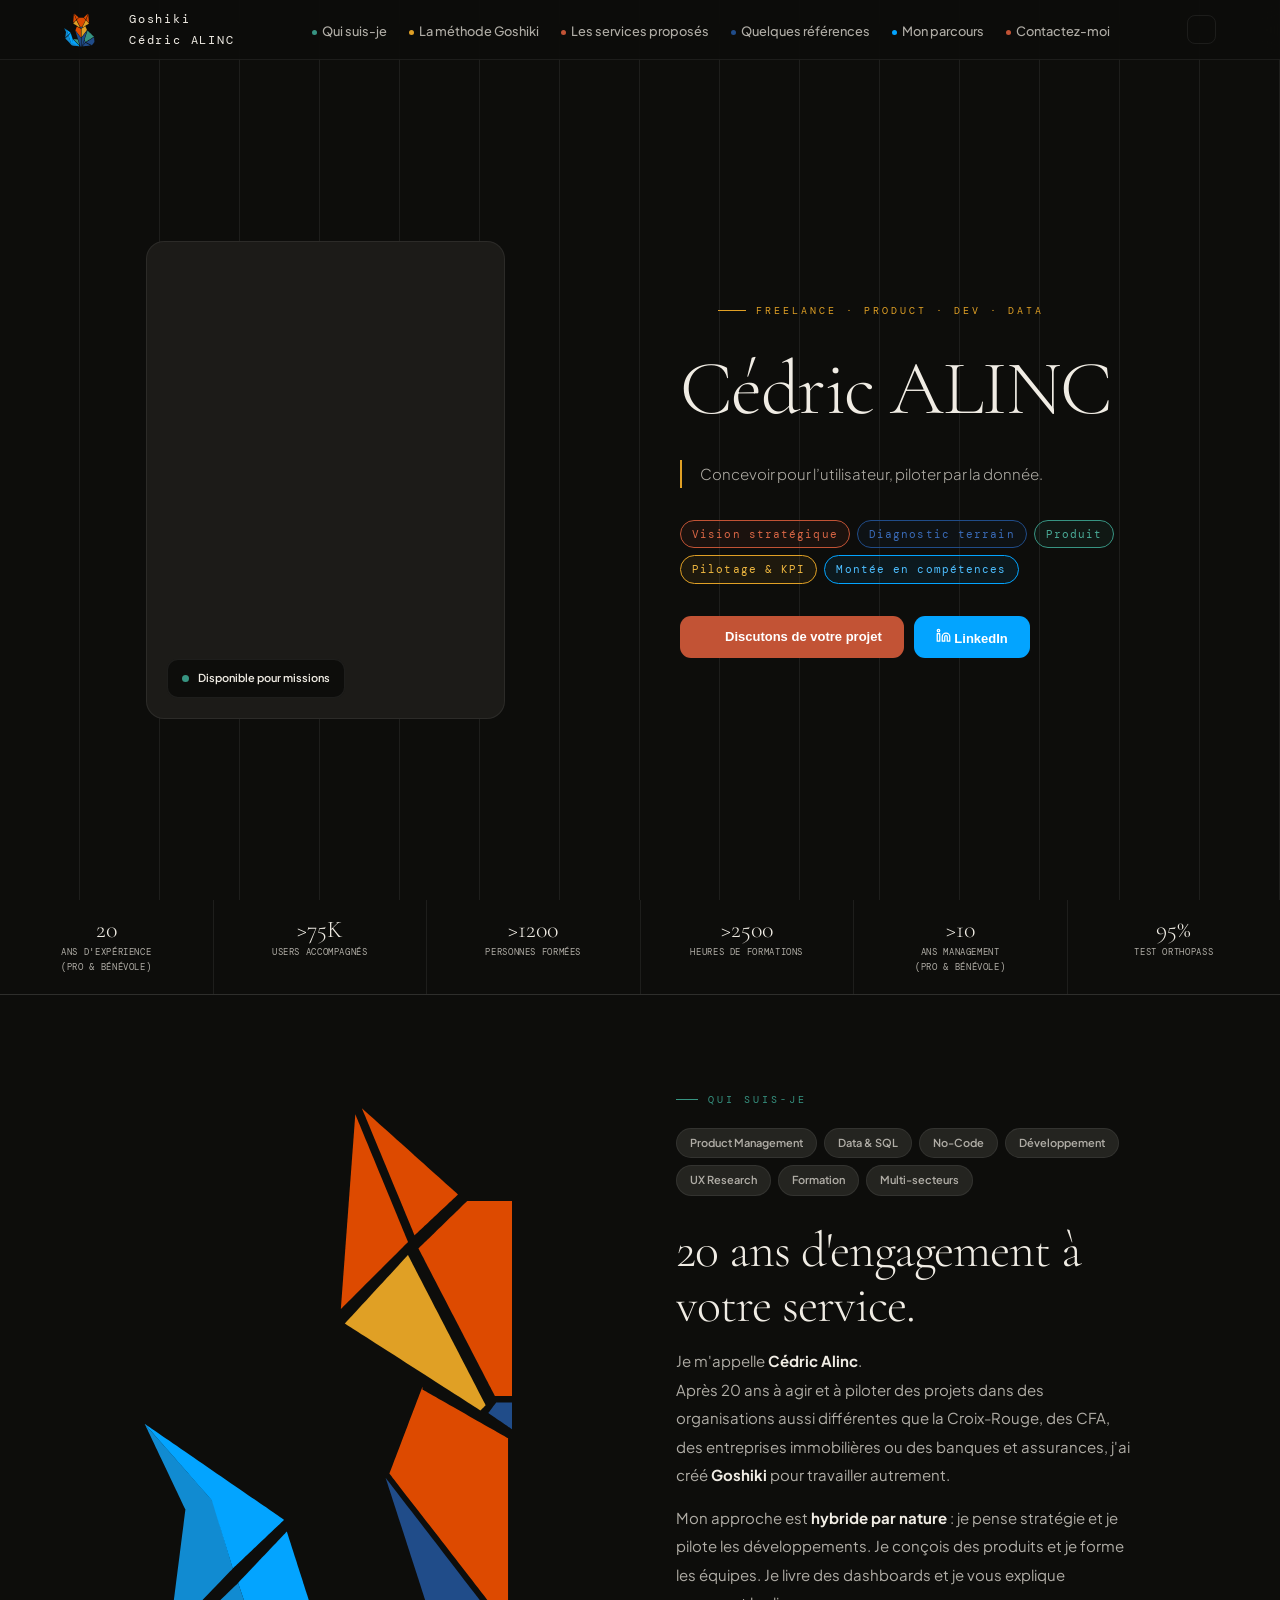
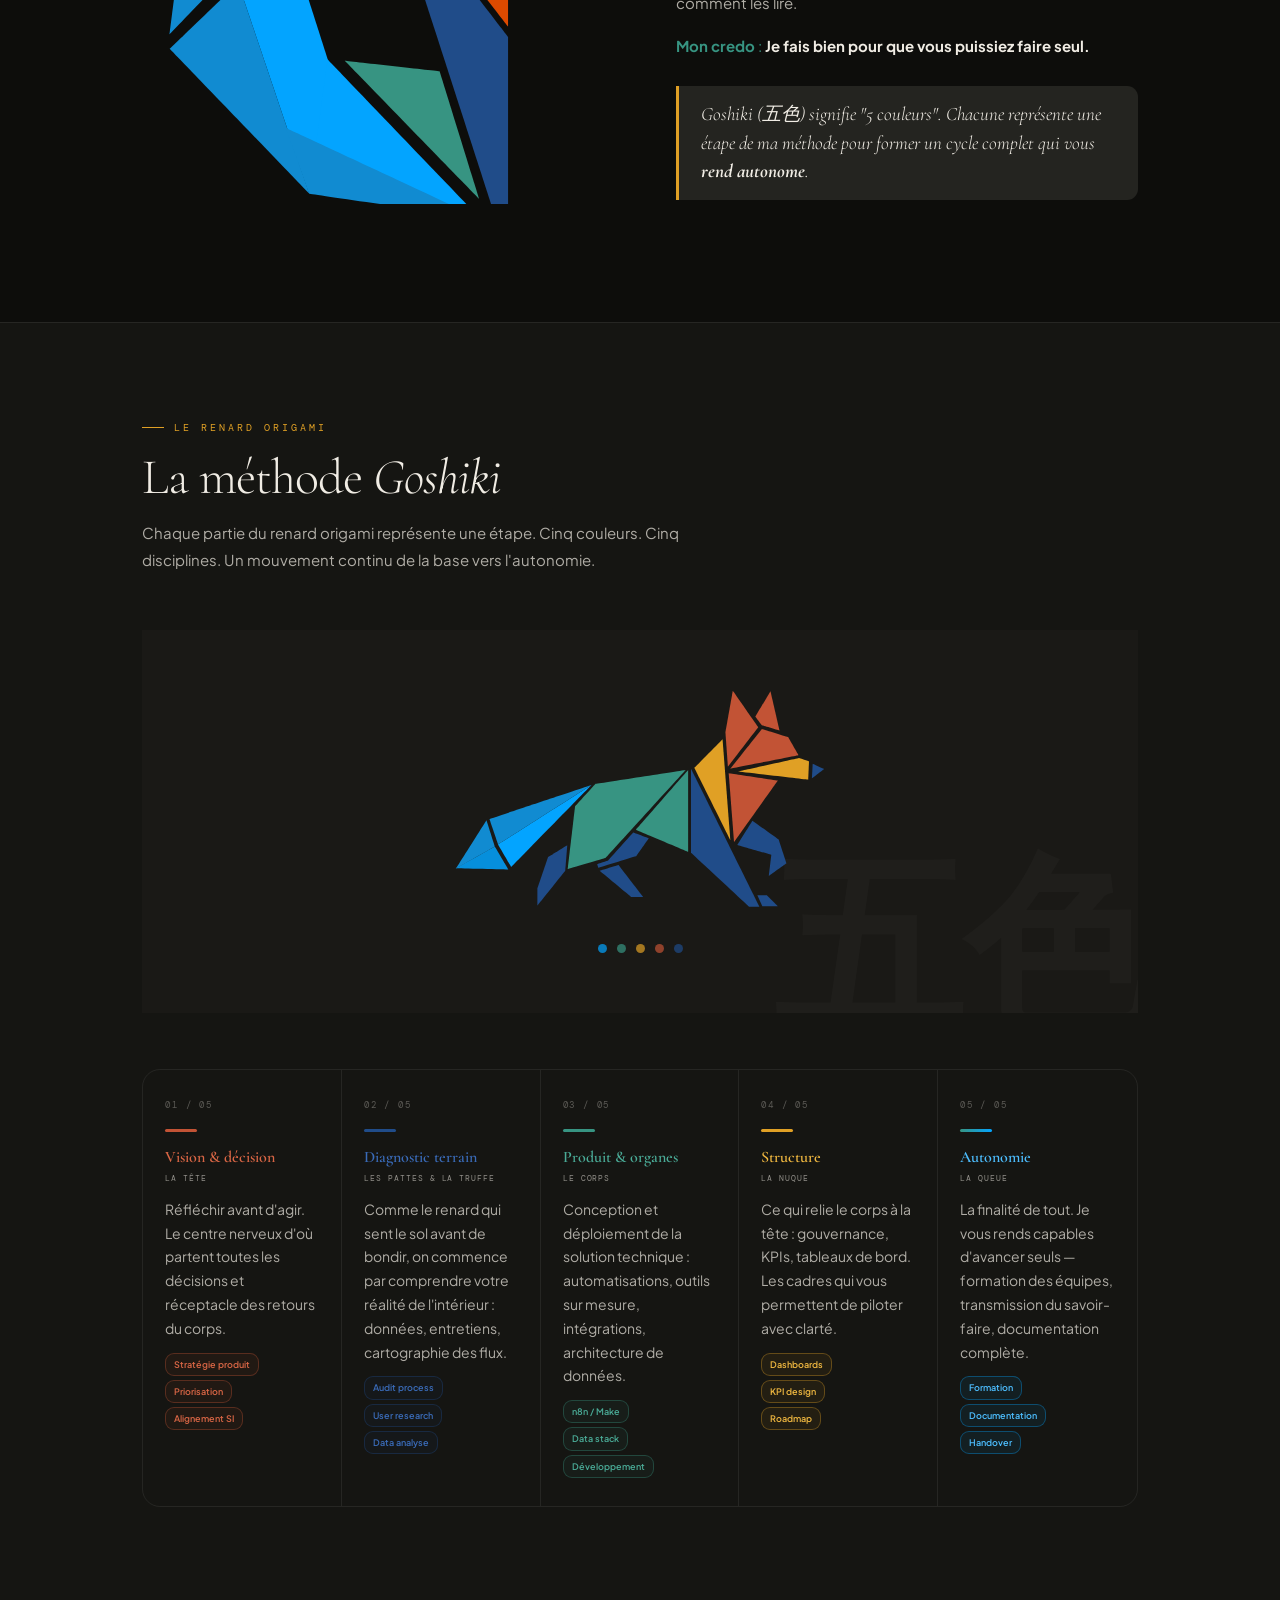
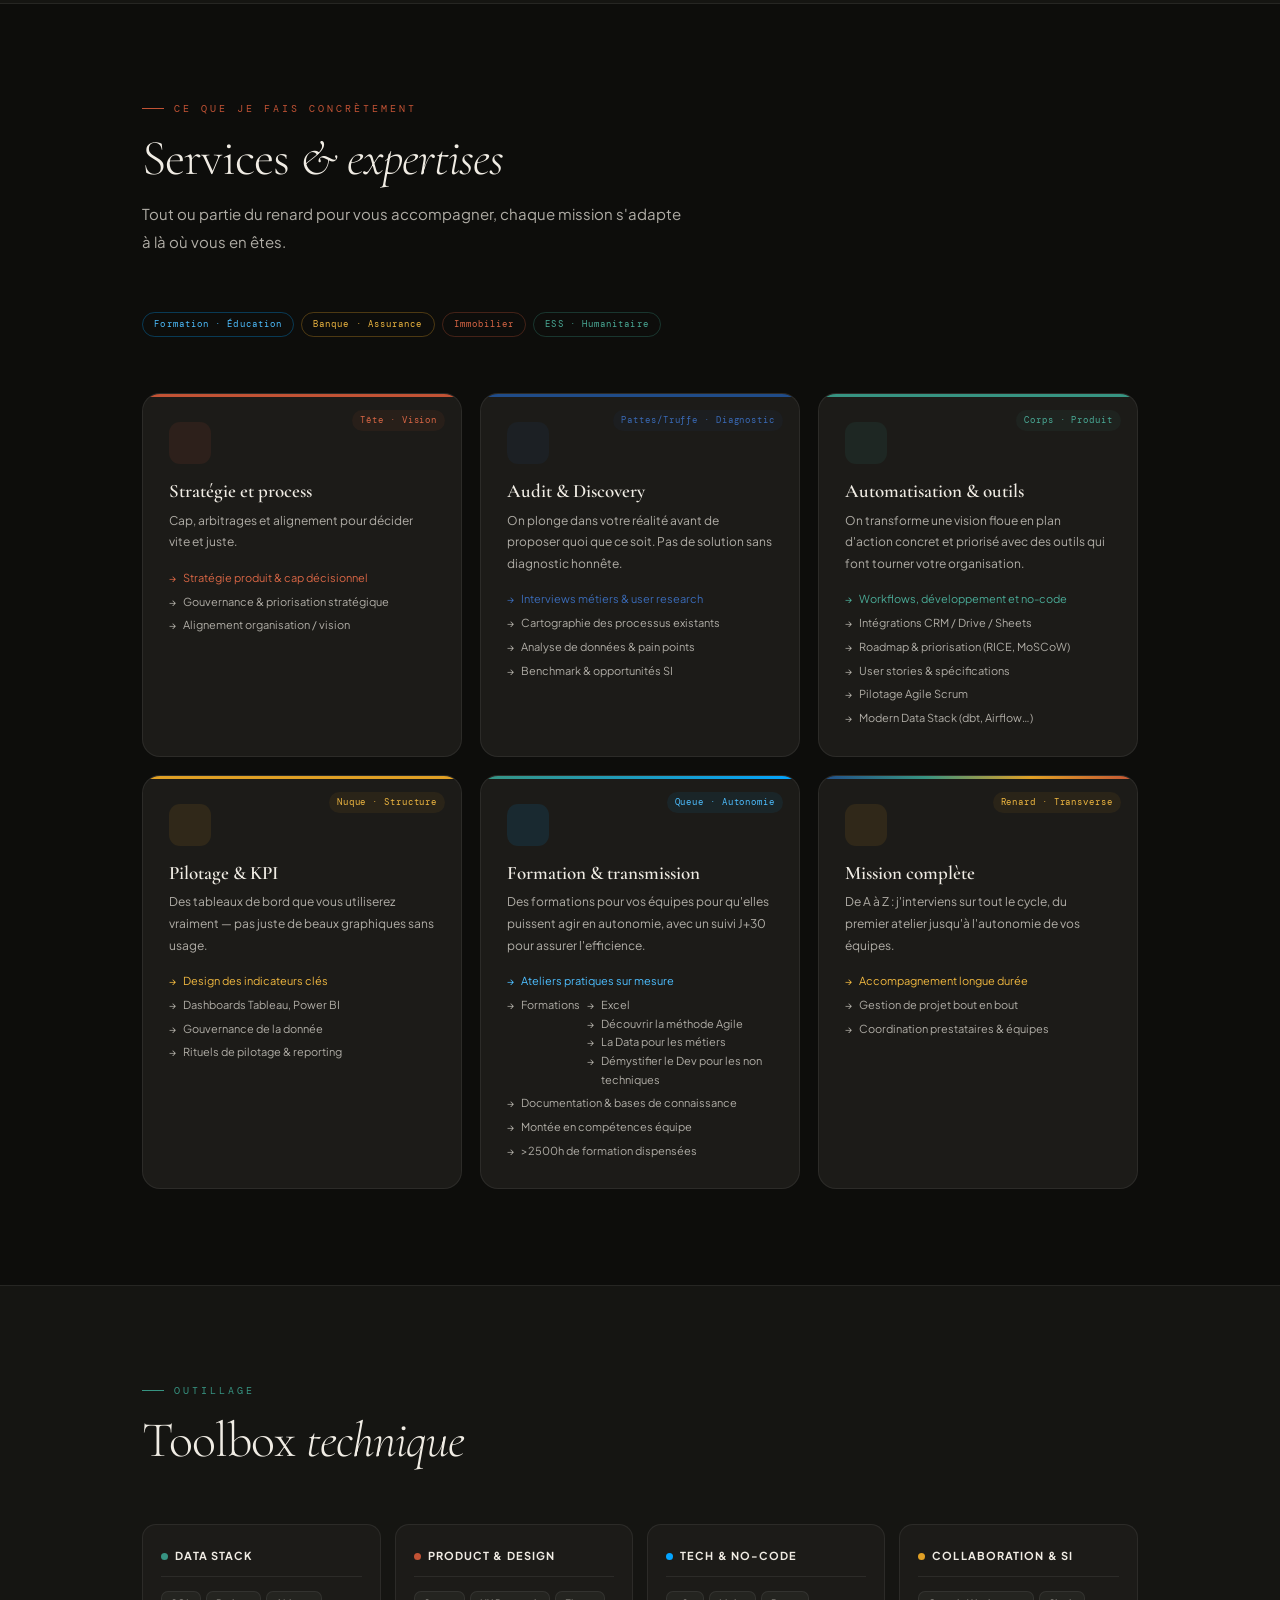
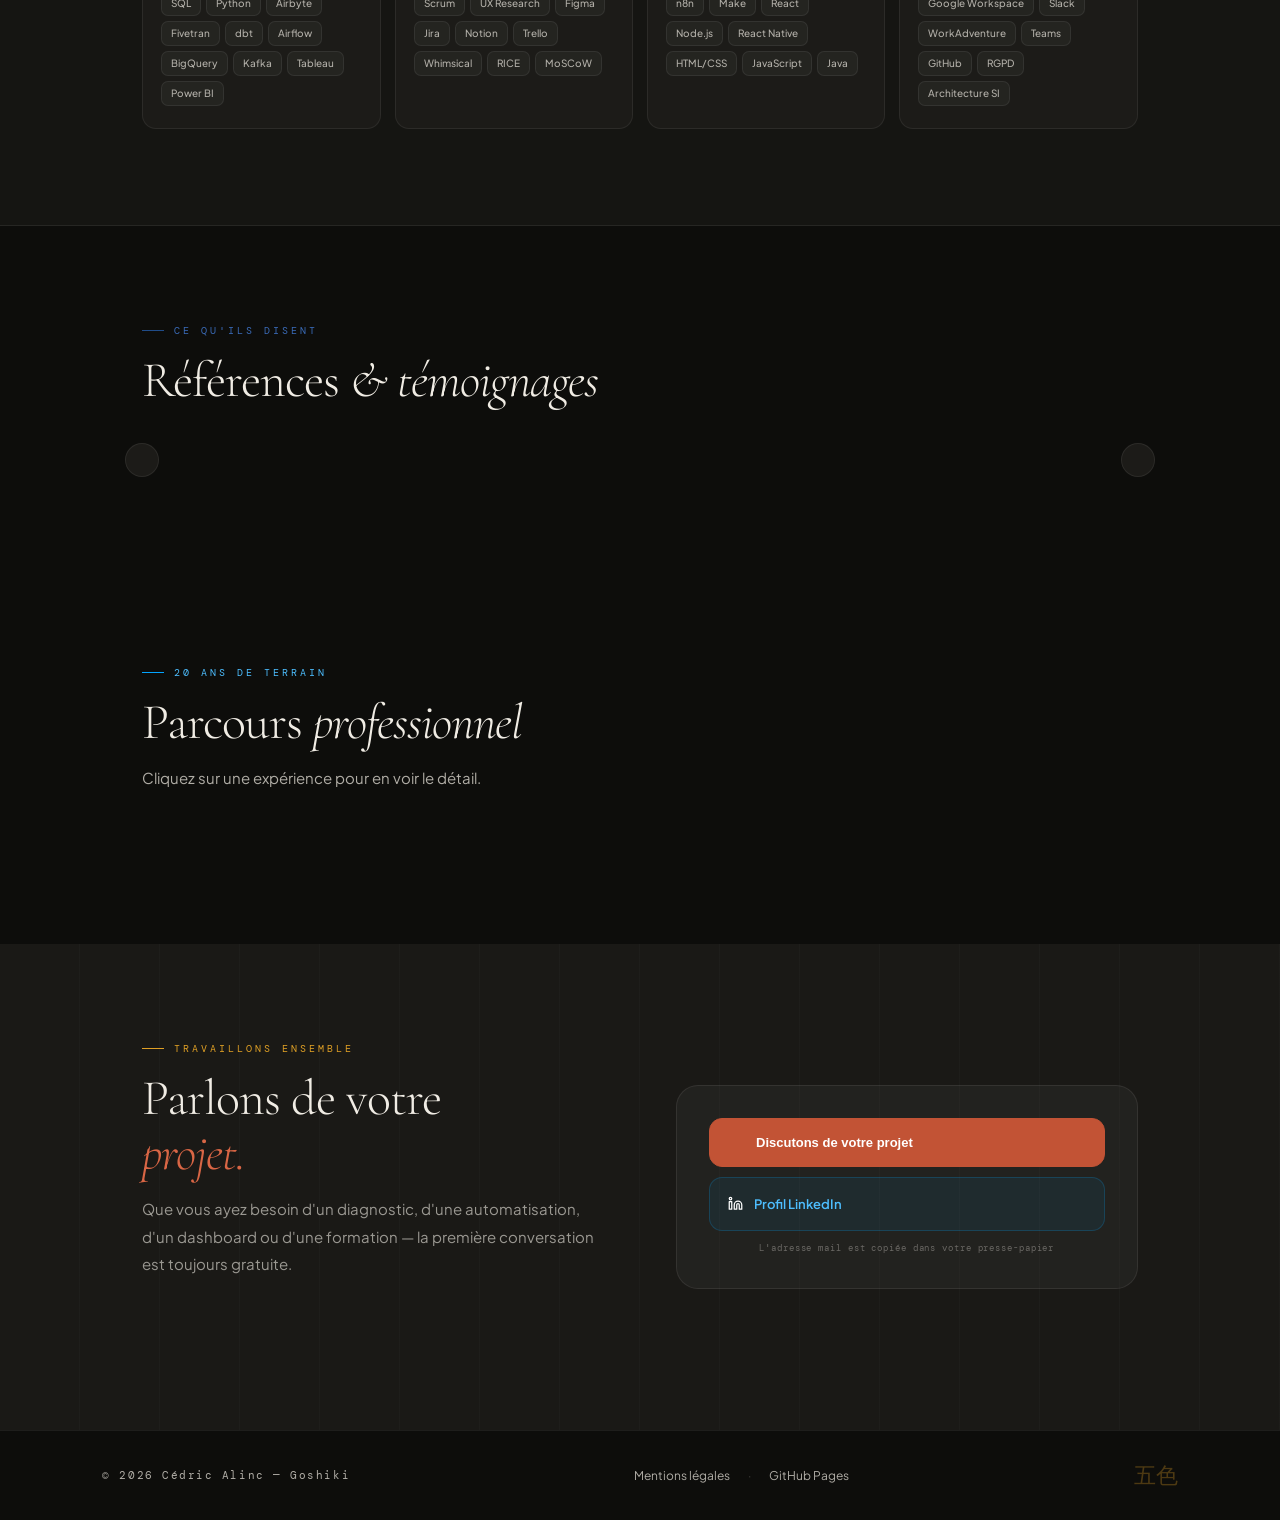
==== index.html @ 8d51d728 "Update index.html" ====
<!DOCTYPE html>
<html lang="fr" data-theme="dark">
<head>
<meta charset="UTF-8">
<meta name="viewport" content="width=device-width, initial-scale=1.0">
<title>Goshiki — Cédric Alinc · Product Manager & Automatisation</title>
<link rel="preconnect" href="https://fonts.googleapis.com">
<link rel="preconnect" href="https://fonts.gstatic.com" crossorigin>
<link href="https://fonts.googleapis.com/css2?family=Cormorant+Garamond:ital,wght@0,300;0,400;0,600;1,300;1,400&family=DM+Mono:wght@300;400&family=Plus+Jakarta+Sans:wght@300;400;600;800&display=swap" rel="stylesheet">
<link rel="icon" type="image/svg+xml" href="https://raw.githubusercontent.com/cedricalinc/consultant-data-product/main/Goshiki_assis.svg">
<script src="https://unpkg.com/lucide@latest"></script>
<style>
/* ── TOKENS ── */
:root {
  --bleu:#204c89; --bleu-l:#3a6bb8;
  --teal:#379482; --teal-l:#4aab97;
  --or:#e0a025;   --or-l:#f0b840;
  --corail:#c25335; --corail-l:#d96645;
  --azure:#03a4ff;  --azure-l:#4dbeff;
}
[data-theme="dark"] {
  --bg:#0d0d0b; --bg2:#151512; --card:#1c1b18;
  --border:rgba(255,255,255,0.07); --text:#b0ada6;
  --heading:#f0ece4; --nav-bg:rgba(13,13,11,0.93);
  --tag-bg:#242420; --shadow:rgba(0,0,0,0.5);
}
[data-theme="light"] {
  --bg:#f5f1ea; --bg2:#ece8e0; --card:#ffffff;
  --border:rgba(26,25,22,0.1); --text:#5a5550;
  --heading:#1a1916; --nav-bg:rgba(245,241,234,0.95);
  --tag-bg:#e8e4dc; --shadow:rgba(0,0,0,0.12);
}
*,*::before,*::after{box-sizing:border-box;margin:0;padding:0;}
html{scroll-behavior:smooth;}
body{background:var(--bg);color:var(--text);font-family:'Plus Jakarta Sans',sans-serif;line-height:1.7;overflow-x:hidden;transition:background .3s,color .3s;}
a{text-decoration:none;color:inherit;}
img{max-width:100%;display:block;}

/* ── NAVBAR ── */
.navbar{position:fixed;top:0;left:0;width:100%;z-index:1000;padding:0 5%;background:var(--nav-bg);backdrop-filter:blur(16px);border-bottom:1px solid var(--border);display:flex;align-items:center;justify-content:space-between;height:60px;}
.nav-brand{font-family:'DM Mono',monospace;font-size:12px;letter-spacing:.15em;color:var(--heading);display:flex;align-items:center;gap:10px;white-space:nowrap;}
.nav-brand .k{font-family:serif;font-size:15px;color:var(--or);opacity:.8;}
.nav-links{display:flex;gap:2px;list-style:none;align-items:center;}
.nav-links a{font-size:.8rem;font-weight:500;color:var(--text);padding:5px 10px;border-radius:7px;position:relative;transition:color .3s;white-space:nowrap;}
.nav-links a:hover{color:var(--heading);}
.nav-links a.act{color:#000;position: relative;z-index: 1;}
.nav-links a.act::before{content: '';
    position: absolute;
    inset: 0;
    background: var(--or);
    opacity: .4;
    border-radius: 7px;
    border: 1px solid rgba(224,160,37,.2);
    animation: rr .3s cubic-bezier(.77,0,.175,1) forwards;
    transform-origin: left;
    /* AJOUT ICI */
    z-index: -1;}
@keyframes rr{from{opacity:0;transform:scaleX(0)}to{opacity:1;transform:scaleX(1)}}
.ndot{display:inline-block;width:5px;height:5px;border-radius:50%;margin-right:5px;vertical-align:middle;}
.theme-btn{background:none;border:1px solid var(--border);color:var(--heading);padding:6px;border-radius:8px;cursor:pointer;display:flex;align-items:center;transition:.3s;flex-shrink:0;}
.theme-btn:hover{border-color:var(--or);color:var(--or);}
.hamburger{display:none;flex-direction:column;gap:4px;background:none;border:none;cursor:pointer;padding:4px;}
.hamburger span{display:block;width:20px;height:2px;background:var(--heading);border-radius:2px;transition:.3s;}
.mob-menu{display:none;position:fixed;top:60px;left:0;width:100%;background:var(--nav-bg);backdrop-filter:blur(16px);border-bottom:1px solid var(--border);padding:14px 5% 18px;z-index:999;flex-direction:column;gap:4px;}
.mob-menu.open{display:flex;}
.mob-menu a{display:flex;align-items:center;gap:10px;font-size:.9rem;font-weight:500;color:var(--text);padding:9px 14px;border-radius:9px;transition:.2s;}
.mob-menu a:hover,.mob-menu a.act{background:var(--tag-bg);color:var(--heading);opacity:.5}

/* ── HERO ── */
.hero {
  min-height: 100vh;
  display: grid;
  grid-template-columns: 1fr 1fr;
  padding-top: 60px;
  position: relative;
  overflow: hidden;
}
.hero::before {
  content: '';
  position: absolute;
  inset: 0;
  background: repeating-linear-gradient(90deg, transparent, transparent 79px, var(--border) 79px, var(--border) 80px);
  pointer-events: none;
  z-index: 0;
}

/* Colonne gauche = la photo */
.hero > div:first-child {
  display: flex;
  align-items: center;
  justify-content: center;
  padding: 80px 40px 80px 8%;
  position: relative;
  z-index: 1;
}


.hero-left {
  padding: 72px 8% 72px 40px;
  display: flex;
  flex-direction: column;
  justify-content: center;
  gap: 32px;
  position: relative;
  z-index: 1;
}
.eyebrow{font-family:'DM Mono',monospace;font-size:10px;letter-spacing:.3em;text-transform:uppercase;display:flex;align-items:center;gap:10px;}
.eyebrow::before{content:'';display:block;width:28px;height:1px;}
.hero-name{font-family:'Cormorant Garamond',serif;font-size:clamp(46px,6vw,84px);font-weight:300;line-height:1.0;letter-spacing:-.02em;color:var(--heading);}
.hero-name em{font-style:italic;color:var(--corail);display:block;}
.hero-desc{font-size:15px;font-weight:300;color:var(--text);max-width:400px;line-height:1.85;border-left:2px solid var(--or);padding-left:18px;}
.hero-tags{display:flex;flex-wrap:wrap;gap:7px;}
.htag{font-family:'DM Mono',monospace;font-size:11px;letter-spacing:.1em;padding:4px 11px;border-radius:20px;border:1px solid;transition:.3s;}
.htag:hover{transform:translateY(-2px);}
.t-b{color:var(--bleu-l);border-color:var(--bleu);background:rgba(32,76,137,.08);}
.t-t{color:var(--teal-l);border-color:var(--teal);background:rgba(55,148,130,.08);}
.t-o{color:var(--or-l);border-color:var(--or);background:rgba(224,160,37,.08);}
.t-c{color:var(--corail-l);border-color:var(--corail);background:rgba(194,83,53,.08);}
.t-a{color:var(--azure-l);border-color:var(--azure);background:rgba(3,164,255,.08);}
.hero-cta{display:flex;flex-wrap:wrap;gap:10px;}
.btn-p{display:inline-flex;align-items:center;gap:8px;background:var(--corail);color:#fff;padding:12px 22px;border-radius:11px;font-size:13px;font-weight:600;transition:.3s;border:none;cursor:pointer;}
.btn-p:hover{transform:translateY(-3px);box-shadow:0 8px 24px rgba(194,83,53,.35);filter:brightness(1.1);}
.btn-s{display:inline-flex;align-items:center;gap:8px;background:transparent;color:var(--heading);padding:12px 22px;border-radius:11px;font-size:13px;font-weight:600;border:1px solid var(--border);transition:.3s;}
.btn-s:hover{border-color:var(--or);color:var(--or);transform:translateY(-3px);}
.hero-right{background:#1a1916;display:flex;flex-direction:column;align-items:center;justify-content:center;padding:60px 40px;position:relative;overflow:hidden;}
.hero-right::after{content:'五色';position:absolute;bottom:-30px;right:-15px;font-family:serif;font-size:190px;font-weight:600;color:rgba(255,255,255,.025);line-height:1;pointer-events:none;}
.logo-hero{width:100%;max-width:370px;animation:float 7s ease-in-out infinite;position:relative;z-index:1;}
@keyframes float{0%,100%{transform:translateY(0)}50%{transform:translateY(-13px)}}
.hero-pal{display:flex;gap:10px;margin-top:36px;position:relative;z-index:1;}
.pdot{width:9px;height:9px;border-radius:50%;opacity:.7;transition:.3s;cursor:default;}
.pdot:hover{transform:scale(1.6);opacity:1;}
.stats-bar{display:grid;grid-template-columns:repeat(6,1fr);gap:1px;background:var(--border);border:1px solid var(--border);}
.stat-i{background:var(--bg);padding:18px 12px;text-align:center;}
.stat-i strong{display:block;font-family:'Cormorant Garamond',serif;font-size:24px;font-weight:300;color:var(--heading);line-height:1;}
.stat-i span{display:block;font-size:9px;letter-spacing:.07em;font-family:'DM Mono',monospace;color:var(--text);margin-top:3px;text-transform:uppercase;}

/* ── SECTIONS ── */
.sec{padding:96px 8%;max-width:1200px;margin:0 auto;}
.bg-alt{background:var(--bg2);border-top:1px solid var(--border);border-bottom:1px solid var(--border);}
.bg-dark{background:#1a1916;}
.sec-inner{max-width:1200px;margin:0 auto;padding:96px 8%;}
.ey{font-family:'DM Mono',monospace;font-size:10px;letter-spacing:.3em;text-transform:uppercase;margin-bottom:14px;display:flex;align-items:center;gap:10px;}
.ey-line{display:block;width:22px;height:1px;}
.sec-title{font-family:'Cormorant Garamond',serif;font-size:clamp(30px,4vw,50px);font-weight:300;letter-spacing:-.02em;color:var(--heading);line-height:1.1;margin-bottom:14px;}
.sec-title em{font-style:italic;}
.sec-sub{font-size:15px;color:var(--text);max-width:540px;line-height:1.85;margin-bottom:56px;}
.reveal{opacity:0;transform:translateY(26px);transition:opacity .7s ease,transform .7s ease;}
.reveal.vis{opacity:1;transform:none;}

/* ── À PROPOS ── */
.apropos-grid{display:grid;grid-template-columns:1fr 1fr;gap:72px;align-items:center;}

.photo-wrap {
  width: 100%;
  max-width: min(720px, 28vw);   /* ← s'adapte au viewport */
  aspect-ratio: 3/4;
  border-radius: 18px;
  overflow: hidden;
  background: var(--card);
  border: 1px solid var(--border);
  position: relative;
  display: flex;
  align-items: center;
  justify-content: center;
}
.photo-wrap img{width:100%;height:100%;object-fit:cover;}
.av-badge{position:absolute;bottom:20px;left:20px;background:var(--bg);border:1px solid var(--border);border-radius:11px;padding:9px 14px;display:flex;align-items:center;gap:9px;font-size:11px;backdrop-filter:blur(8px);}
.pulse-d{width:7px;height:7px;border-radius:50%;background:var(--teal);animation:pd 2s infinite;}
@keyframes pd{0%,100%{box-shadow:0 0 0 3px rgba(55,148,130,.25)}50%{box-shadow:0 0 0 6px rgba(55,148,130,.1)}}
.quote-block{font-family:'Cormorant Garamond',serif;font-size:19px;font-style:italic;font-weight:300;color:var(--heading);border-left:3px solid var(--or);padding:14px 22px;margin:26px 0;background:var(--tag-bg);border-radius:0 11px 11px 0;line-height:1.5;}
.apropos-p{font-size:15px;line-height:1.9;color:var(--text);margin-bottom:14px;}
.chip{font-size:11px;font-weight:600;padding:5px 13px;border-radius:20px;background:var(--tag-bg);color:var(--text);border:1px solid var(--border);}
.chips{display:flex;flex-wrap:wrap;gap:7px;margin-top:20px;}

/* ── MÉTHODE ── */
.m-grid{display:grid;grid-template-columns:repeat(5,1fr);border:1px solid var(--border);border-radius:18px;overflow:hidden;margin-top:56px;}
.m-step{padding:28px 22px;border-right:1px solid var(--border);transition:background .3s;}
.m-step:last-child{border-right:none;}
.m-step:hover{background:var(--card);}
.m-num{font-family:'DM Mono',monospace;font-size:9px;letter-spacing:.2em;color:var(--text);opacity:.45;margin-bottom:16px;}
.m-bar{height:3px;border-radius:2px;margin-bottom:16px;width:32px;}
.m-title{font-family:'Cormorant Garamond',serif;font-size:16px;font-weight:600;line-height:1.2;margin-bottom:5px;}
.m-part{font-family:'DM Mono',monospace;font-size:8px;letter-spacing:.12em;text-transform:uppercase;margin-bottom:12px;opacity:.8;}
.m-body{font-size:14px;line-height:1.7;color:var(--text);}
.m-svcs{margin-top:12px;display:flex;flex-direction:column;gap:4px;}
.msvc{font-size:9px;font-weight:600;padding:3px 8px;border-radius:9px;display:inline-flex;border:1px solid;width:fit-content;}
.s-b{color:var(--bleu-l);border-color:rgba(32,76,137,.35);background:rgba(32,76,137,.07);}
.s-t{color:var(--teal-l);border-color:rgba(55,148,130,.35);background:rgba(55,148,130,.07);}
.s-o{color:var(--or-l);border-color:rgba(224,160,37,.35);background:rgba(224,160,37,.07);}
.s-c{color:var(--corail-l);border-color:rgba(194,83,53,.35);background:rgba(194,83,53,.07);}
.s-a{color:var(--azure-l);border-color:rgba(3,164,255,.35);background:rgba(3,164,255,.07);}
.m1 .m-bar{background:var(--bleu);} .m1 .m-title{color:var(--bleu-l);}
.m2 .m-bar{background:var(--teal);} .m2 .m-title{color:var(--teal-l);}
.m3 .m-bar{background:var(--or);}   .m3 .m-title{color:var(--or-l);}
.m4 .m-bar{background:var(--corail);} .m4 .m-title{color:var(--corail-l);}
.m5 .m-bar{background:linear-gradient(90deg,var(--teal),var(--azure));} .m5 .m-title{color:var(--azure-l);}

/* ── SERVICES ── */
.svc-grid{display:grid;grid-template-columns:repeat(3,1fr);gap:18px;margin-top:56px;}
.svc-card{background:var(--card);border:1px solid var(--border);border-radius:18px;padding:28px 26px;position:relative;overflow:hidden;transition:transform .3s,box-shadow .3s,border-color .3s;}
.svc-card::before{content:'';position:absolute;top:0;left:0;width:100%;height:3px;}
.svc-card:hover{transform:translateY(-5px);box-shadow:0 18px 36px var(--shadow);}
.sc-b::before{background:var(--bleu);} .sc-b:hover{border-color:rgba(32,76,137,.35);}
.sc-t::before{background:var(--teal);} .sc-t:hover{border-color:rgba(55,148,130,.35);}
.sc-o::before{background:var(--or);} .sc-o:hover{border-color:rgba(224,160,37,.35);}
.sc-c::before{background:var(--corail);} .sc-c:hover{border-color:rgba(194,83,53,.35);}
.sc-a::before{background:linear-gradient(90deg,var(--teal),var(--azure));} .sc-a:hover{border-color:rgba(3,164,255,.35);}
.sc-m::before{background:linear-gradient(90deg,var(--bleu),var(--teal),var(--or),var(--corail));} .sc-m:hover{border-color:rgba(224,160,37,.35);}
.svc-icon{width:42px;height:42px;border-radius:11px;display:flex;align-items:center;justify-content:center;margin-bottom:16px;}
.si-b{background:rgba(32,76,137,.1);color:var(--bleu-l);}
.si-t{background:rgba(55,148,130,.1);color:var(--teal-l);}
.si-o{background:rgba(224,160,37,.1);color:var(--or-l);}
.si-c{background:rgba(194,83,53,.1);color:var(--corail-l);}
.si-a{background:rgba(3,164,255,.1);color:var(--azure-l);}
.si-m{background:rgba(224,160,37,.1);color:var(--or-l);}
.svc-mtag{position:absolute;top:16px;right:16px;font-family:'DM Mono',monospace;font-size:9px;letter-spacing:.1em;padding:3px 8px;border-radius:20px;}
.svc-title{font-family:'Cormorant Garamond',serif;font-size:19px;font-weight:600;color:var(--heading);margin-bottom:7px;line-height:1.2;}
.svc-body{font-size:12px;line-height:1.8;color:var(--text);margin-bottom:16px;}
.svc-list{list-style:none;display:flex;flex-direction:column;gap:5px;}
.svc-list li{font-size:11px;color:var(--text);display:flex;align-items:flex-start;gap:7px;}
.svc-list li::before{content:'→';flex-shrink:0;font-size:10px;margin-top:1px;}

/* ── TOOLBOX ── */
.tb-grid{display:grid;grid-template-columns:repeat(4,1fr);gap:14px;margin-top:56px;}
.tb-group{background:var(--card);border:1px solid var(--border);border-radius:14px;padding:22px 18px;}
.tb-title{display:flex;align-items:center;gap:7px;font-size:11px;font-weight:700;text-transform:uppercase;letter-spacing:.1em;color:var(--heading);margin-bottom:14px;padding-bottom:10px;border-bottom:1px solid var(--border);}
.tb-dot{width:7px;height:7px;border-radius:50%;flex-shrink:0;}
.tags{display:flex;flex-wrap:wrap;gap:5px;}
.tag{font-size:10px;font-weight:500;padding:3px 9px;border-radius:7px;background:var(--tag-bg);border:1px solid var(--border);color:var(--text);transition:.2s;}
.tag:hover{color:var(--heading);border-color:rgba(224,160,37,.35);}

/* ── RECO ── */
.rf-row{display:flex;flex-wrap:wrap;gap:7px;margin-bottom:26px;}
.rfbtn{font-size:11px;font-weight:600;padding:6px 14px;border-radius:20px;border:1px solid var(--border);background:var(--tag-bg);color:var(--text);cursor:pointer;transition:.2s;}
.rfbtn:hover{border-color:var(--or);color:var(--or);}
.rfbtn.on{background:var(--or);color:#1a1916;border-color:var(--or);}
.reco-wrap{position:relative;width:100%;display:flex;align-items:center;}
.reco-track{display:flex;gap:14px;overflow-x:auto;scroll-behavior:smooth;padding:6px 4px 18px;scrollbar-width:none;width:100%;}
.reco-track::-webkit-scrollbar{display:none;}
.reco-card{flex:0 0 290px;background:var(--card);border:1px solid var(--border);border-radius:16px;padding:22px;display:flex;flex-direction:column;transition:border-color .3s,transform .3s;}
.reco-card:hover{transform:translateY(-4px);border-color:rgba(224,160,37,.3);}
.reco-h{display:flex;align-items:center;gap:10px;margin-bottom:14px;}
.reco-av{width:42px;height:42px;border-radius:50%;object-fit:cover;border:2px solid var(--border);flex-shrink:0;}
.reco-name{font-size:13px;font-weight:700;color:var(--heading);transition:.2s;}
.reco-name:hover{color:var(--or);}
.reco-role{font-size:10px;color:var(--text);line-height:1.4;margin-top:2px;}
.reco-txt{font-size:12px;line-height:1.7;color:var(--text);font-style:italic;flex:1;}
.reco-tags{display:flex;flex-wrap:wrap;gap:4px;margin-top:14px;}
.reco-tag{font-size:9px;font-weight:600;padding:2px 8px;border-radius:20px;background:var(--tag-bg);border:1px solid var(--border);color:var(--text);}
.rnav{width:34px;height:34px;border-radius:50%;background:var(--card);border:1px solid var(--border);color:var(--heading);display:flex;align-items:center;justify-content:center;cursor:pointer;transition:.2s;z-index:10;position:absolute;}
.rnav:hover{background:var(--or);color:#1a1916;border-color:var(--or);}
.rp{left:-17px;} .rn{right:-17px;}

/* ── PARCOURS ── */
.parc-grid{display:grid;grid-template-columns:1fr 1fr;gap:14px;margin-top:56px;}
.exp-card{background:var(--card);border:1px solid var(--border);border-radius:16px;padding:26px 28px;cursor:pointer;transition:.3s;position:relative;overflow:hidden;}
.exp-card::before{content:'';position:absolute;left:0;top:0;bottom:0;width:3px;}
.exp-card:hover{transform:translateX(6px);}
.e-b::before{background:var(--bleu);} .e-b:hover{border-color:rgba(32,76,137,.35);}
.e-t::before{background:var(--teal);} .e-t:hover{border-color:rgba(55,148,130,.35);}
.e-o::before{background:var(--or);}   .e-o:hover{border-color:rgba(224,160,37,.35);}
.e-c::before{background:var(--corail);} .e-c:hover{border-color:rgba(194,83,53,.35);}
.e-yr{font-family:'DM Mono',monospace;font-size:10px;letter-spacing:.12em;color:var(--text);opacity:.55;}
.e-title{font-family:'Cormorant Garamond',serif;font-size:19px;font-weight:600;color:var(--heading);margin:8px 0 3px;}
.e-sub{font-size:12px;color:var(--text);font-style:italic;margin-bottom:10px;}
.e-hint{font-family:'DM Mono',monospace;font-size:9px;letter-spacing:.1em;text-transform:uppercase;color:var(--text);opacity:.45;margin-top:12px;transition:opacity .2s;}
.exp-card:hover .e-hint{opacity:.9;}

/* ── CONTACT ── */
.contact-inner{display:grid;grid-template-columns:1fr 1fr;gap:72px;align-items:center;}
.cbtn{display:flex;align-items:center;gap:11px;padding:15px 18px;border-radius:13px;font-size:13px;font-weight:600;transition:.3s;cursor:pointer;border:1px solid;width:100%;margin-bottom:10px;}
.cb-mail{background:var(--corail);color:#fff;border-color:var(--corail);}
.cb-mail:hover{filter:brightness(1.1);transform:translateX(4px);}
.cb-li{background:rgba(3,164,255,.07);color:var(--azure-l);border-color:rgba(3,164,255,.2);}
.cb-li:hover{background:rgba(3,164,255,.13);transform:translateX(4px);}
.contact-card{background:rgba(255,255,255,.04);border:1px solid rgba(255,255,255,.08);border-radius:22px;padding:32px;}

/* ── FOOTER ── */
footer{background:var(--bg);border-top:1px solid var(--border);padding:26px 8%;display:flex;align-items:center;justify-content:space-between;flex-wrap:wrap;gap:14px;}

/* ── MODAL ── */
.modal-ov{position:fixed;inset:0;background:rgba(0,0,0,.8);backdrop-filter:blur(8px);z-index:2000;display:none;align-items:center;justify-content:center;padding:20px;}
.modal-ov.open{display:flex;}
.modal-box{background:var(--card);border:1px solid var(--border);border-radius:22px;padding:32px;max-width:580px;width:100%;max-height:84vh;overflow-y:auto;position:relative;box-shadow:0 24px 60px rgba(0,0,0,.4);}
.m-close{position:absolute;top:14px;right:14px;background:var(--tag-bg);border:1px solid var(--border);color:var(--text);width:30px;height:30px;border-radius:7px;display:flex;align-items:center;justify-content:center;cursor:pointer;transition:.2s;}
.m-close:hover{background:var(--or);color:#1a1916;}
.m-cta{width:100%;background:var(--tag-bg);border:1px solid var(--border);color:var(--heading);padding:12px;border-radius:11px;font-size:13px;font-weight:600;cursor:pointer;margin-top:22px;transition:.2s;}
.m-cta:hover{background:var(--or);color:#1a1916;}
.m-list{list-style:none;display:flex;flex-direction:column;gap:7px;}
.m-list li{font-size:13px;line-height:1.6;padding-left:18px;position:relative;transition:.2s;}
.m-list li::before{content:'→';position:absolute;left:0;font-size:11px;}
.m-list li:hover{transform:translateX(4px);color:var(--heading);}

/* ── RESPONSIVE ── */
@media(max-width:1024px){
  .m-grid{grid-template-columns:repeat(3,1fr);}
  .m-step:nth-child(3){border-right:none;}
  .m-step:nth-child(4),.m-step:nth-child(5){border-top:1px solid var(--border);}
  .tb-grid{grid-template-columns:repeat(2,1fr);}
  .svc-grid{grid-template-columns:repeat(2,1fr);}
}
@media(max-width:900px){
  @media(max-width: 900px) {
  .hero { grid-template-columns: 1fr; }
  .hero > div:first-child {padding: 30px 6% 20px;}
  .photo-wrap {max-width: 80vw;aspect-ratio: 3/4;}
  .hero-left { padding: 10px 6% 56px; }
  .hero-right{min-height:48vw;padding:36px;}
  .apropos-grid,.contact-inner{grid-template-columns:1fr!important;gap:36px!important;}
  .photo-wrap{aspect-ratio:16/9;max-height:280px;}
  .parc-grid{grid-template-columns:1fr;}
  .stats-bar{grid-template-columns:repeat(3,1fr);}
  .av-badge{bottom:0px;}
}
@media(max-width:768px){
  .nav-links{display:none;}
  .hamburger{display:flex;}
  .hero-left{gap:22px;padding:66px 5% 52px;}
  .m-grid{grid-template-columns:1fr 1fr;}
  .m-step:nth-child(2),.m-step:nth-child(4){border-right:none;}
  .m-step:nth-child(3),.m-step:nth-child(4),.m-step:nth-child(5){border-top:1px solid var(--border);}
  .svc-grid,.tb-grid{grid-template-columns:1fr;}
  .sec{padding:64px 5%;}
  .sec-inner{padding:64px 5%;}
  .rnav{display:none;}
  .reco-card{flex:0 0 84%;}
  footer{flex-direction:column;align-items:center;text-align:center;}
}
@media(max-width:480px){
  .hero-name{font-size:clamp(34px,10vw,50px);}
  .stats-bar{grid-template-columns:repeat(2,1fr);}
  .m-grid{grid-template-columns:1fr;}
  .m-step{border-right:none!important;border-top:1px solid var(--border);}
  .m-step:first-child{border-top:none;}
  .hero-cta{flex-direction:column;}
  .btn-p,.btn-s{justify-content:center;}
}
.fi{animation:fi .4s ease forwards;}
@keyframes fi{from{opacity:0;transform:translateY(8px)}to{opacity:1;transform:none}}
</style>
</head>
<body>

<!-- NAVBAR -->
<nav class="navbar">
 <a href="#" class="logo" style="text-decoration: none; color: inherit;">
  <div class="nav-brand" >
    
    <svg width="55" height="75" viewBox="0 0 451.5 265.5" style="flex-shrink:0">
<path fill="#03a4ff" stroke="" fill-opacity="1" stroke-width="1" stroke-opacity="0" id="tSvg16fb4578e60" title="Path 17" d="M69.5 209.5C69.5 209.5 63.5 261 63.5 261C63.5 261 128.5 271 128.5 271C128.5 271 69.5 209.5 69.5 209.5Z"/>
  <path fill="#dd4a00" stroke="" fill-opacity="1" stroke-width="1" stroke-opacity="0" id="tSvg1445e6bd33c" title="Path 1" d="M81 3.5C81 3.5 75.5 77.5 75.5 77.5C75.5 77.5 101 52 101 52C101 52 81 3.5 81 3.5Z"/>
  <path fill="#dd4a00" stroke="" fill-opacity="1" stroke-width="1" stroke-opacity="0" id="tSvg17ec89be91" title="Path 2" d="M103.5 49.5C103.5 49.5 83.5 1.25 83.5 1.25C83.5 1.25 120 34 120 34C120 34 103.5 49.5 103.5 49.5Z"/>
  <path fill="#dd4a00" stroke="" fill-opacity="1" stroke-width="1" stroke-opacity="0" id="tSvgcbbbe580e8" title="Path 3" d="M161.5 34.5C161.5 34.5 197.5 1 197.5 1C197.5 1 179 50 179 50C179 50 161.5 34.5 161.5 34.5Z"/>
  <path fill="#dd4a00" stroke="" fill-opacity="1" stroke-width="1" stroke-opacity="0" id="tSvg83e365c069" title="Path 4" d="M182 54C182 54 199.5 4.5 199.5 4.5C199.5 4.5 205 77 205 77C205 77 182 54 182 54Z"/>
  <path fill="#dd4a00" stroke="" fill-opacity="1" stroke-width="1" stroke-opacity="0" id="tSvg41eb7317f7" title="Path 5" d="M123.5 36.5C123.5 36.5 159 36.5 159 36.5C159 36.5 177.5 54.5 177.5 54.5C177.5 54.5 148 110.5 148 110.5C148 110.5 134 110.5 134 110.5C134 110.5 105 54.5 105 54.5C105 54.5 123.5 36.5 123.5 36.5Z"/>
  <path fill="#e0a025" stroke="" fill-opacity="1" stroke-width="1" stroke-opacity="0" id="tSvgea882cb140" title="Path 6" d="M101 57C101 57 77 83 77 83C77 83 128.5 116 128.5 116C128.5 116 130.5 114 130.5 114C130.5 114 101 57 101 57Z"/>
  <path fill="#e0a025" stroke="" fill-opacity="1" stroke-width="1" stroke-opacity="0" id="tSvg1857ba08f5c" title="Path 7" d="M179.5 56.5C179.5 56.5 205 82.5 205 82.5C205 82.5 152.5 116.5 152.5 116.5C152.5 116.5 150.5 113.5 150.5 113.5C150.5 113.5 179.5 56.5 179.5 56.5Z"/>
  <path fill="#204c89" stroke="" fill-opacity="1" stroke-width="1" stroke-opacity="0" id="tSvgee7db45b5a" title="Path 8" d="M134.5 113C134.5 113 131.5 117 131.5 117C131.5 117 141 123.5 141 123.5C141 123.5 149.5 117 149.5 117C149.5 117 146.5 113 146.5 113C146.5 113 134 113 134 113"/>
  <path fill="#dd4a00" stroke="" fill-opacity="1" stroke-width="1" stroke-opacity="0" title="Path 22" d="M106.5 107C106.5 107 94 140 94 140C94 140 139 198 139 198C139 198 139 126.5 139 126.5C139 126.5 106.5 108 106.5 108" id="tSvg129336776a4"/>
  <path fill="#e0a025" stroke="" fill-opacity="1" stroke-width="1" stroke-opacity="0" title="Path 23" d="M143.5 126.5C143.5 126.5 175.5 107 175.5 107C175.5 107 188.5 137 188.5 137C188.5 137 143.5 198 143.5 198C143.5 198 143.5 126.5 143.5 126.5Z" id="tSvg15aa43d4674"/>
  <path fill="#204c89" stroke="" fill-opacity="1" stroke-width="1" stroke-opacity="0" id="tSvg7a08c6d842" title="Path 10" d="M190.5 139C190.5 139 143.5 201.5 143.5 201.5C143.5 201.5 143.5 271.5 143.5 271.5C143.5 271.5 148 271.5 148 271.5C148 271.5 190.5 139 190.5 139Z"/>
  <path fill="#204c89" stroke="" fill-opacity="1" stroke-width="1" stroke-opacity="0" id="tSvgc44d8cbb27" title="Path 11" d="M139 202C139 202 92.5 141.5 92.5 141.5C92.5 141.5 134.5 271.5 134.5 271.5C134.5 271.5 139 271.5 139 271.5C139 271.5 139 202 139 202Z"/>
  <path fill="#204c89" stroke="" fill-opacity="1" stroke-width="1" stroke-opacity="0" id="tSvg10f8cd5a0f4" title="Path 12" d="M154 262.5C154 262.5 167 222 167 222C167 222 174.5 238.5 174.5 238.5C174.5 238.5 154 262.5 154 262.5Z"/>
  <path fill="#379482" stroke="" fill-opacity="1" stroke-width="1" stroke-opacity="0" id="tSvg45e09a8a95" title="Path 13" d="M169 216.5C169 216.5 177 235 177 235C177 235 245.5 191.5 245.5 191.5C245.5 191.5 193 141.5 193 141.5C193 141.5 169 216.5 169 216.5Z"/>
  <path fill="#204c89" stroke="" fill-opacity="1" stroke-width="1" stroke-opacity="0" id="tSvg170cf8b8040" title="Path 14" d="M181 238C181 238 247 195.5 247 195.5C247 195.5 250 236 250 236C250 236 229 263.5 229 263.5C229 263.5 181 238 181 238"/>
  <path fill="#204c89" stroke="" fill-opacity="1" stroke-width="1" stroke-opacity="0" id="tSvg6dd4da4507" title="Path 15" d="M177 241.5C177 241.5 222.5 265 222.5 265C222.5 265 152 271.5 152 271.5C152 271.5 177 242 177 242"/>
  <path fill="#379482" stroke="" fill-opacity="1" stroke-width="1" stroke-opacity="0" id="tSvg13508d28eb9" title="Path 16" d="M77 211C77 211 128 263.5 128 263.5C128 263.5 113 215 113 215C113 215 77 211 77 211Z"/>
  <path fill="#118bd1" stroke="" fill-opacity="1" stroke-width="1" stroke-opacity="0" id="tSvgfb40d8b050" title="Path 18" d="M63.5 261.5C63.5 261.5 10.5 206.5 10.5 206.5C10.5 206.5 36.5 181.5 36.5 181.5C36.5 181.5 63.5 261.5 63.5 261.5Z"/>
  <path fill="#03a4ff" stroke="" fill-opacity="1" stroke-width="1" stroke-opacity="0" id="tSvg119420ae3cf" title="Path 19" d="M36.5 181.5C36.5 181.5 55 162 55 162C55 162 70.5 210.5 70.5 210.5C70.5 210.5 63.5 261.5 63.5 261.5C63.5 261.5 36.5 181.5 36.5 181.5Z"/>
  <path fill="#118bd1" stroke="" fill-opacity="1" stroke-width="1" stroke-opacity="0" id="tSvg816607dde6" title="Path 20" d="M10.5 201C10.5 201 34.5 176 34.5 176C34.5 176 27 150.5 27 150.5C27 150.5 1 121 1 121C1 121 16.5 153.5 16.5 153.5C16.5 153.5 10.5 201 10.5 201Z"/>
  <path fill="#03a4ff" stroke="" fill-opacity="1" stroke-width="1" stroke-opacity="0" id="tSvg33348acfe1" title="Path 21" d="M34.5 176C34.5 176 54 157.5 54 157.5C54 157.5 1 121 1 121C1 121 26.5 150 26.5 150C26.5 150 34.5 176 34.5 176Z"/>
  <path fill="#118bd1" stroke="" fill-opacity="1" stroke-width="1" stroke-opacity="0" id="tSvgfc3f149b19" title="Path 24" d="M54.5 236.5C54.5 236.5 128.5 271 128.5 271C128.5 271 63.5 261.5 63.5 261.5C63.5 261.5 54.5 236.5 54.5 236.5Z" style=""/>
</svg>
    Goshiki </br>Cédric ALINC 

  </div>
	</a>
  <ul class="nav-links" id="navLinks">
    <li><a href="#apropos"><span class="ndot" style="background:var(--teal)"></span>Qui suis-je</a></li>
    <li><a href="#methode"><span class="ndot" style="background:var(--or)"></span>La méthode Goshiki</a></li>
    <li><a href="#services"><span class="ndot" style="background:var(--corail)"></span>Les services proposés</a></li>
    <li><a href="#recommandations"><span class="ndot" style="background:var(--bleu)"></span>Quelques références</a></li>
    <li><a href="#parcours"><span class="ndot" style="background:var(--azure)"></span>Mon parcours</a></li>
    <li><a href="#contact"><span class="ndot" style="background:var(--corail)"></span>Contactez-moi</a></li>
  </ul>
  <div style="display:flex;gap:8px;align-items:center">
    <button class="theme-btn" id="themeBtn"><i data-lucide="sun" id="themeIcon" style="width:15px;height:15px"></i></button>
    <button class="hamburger" id="burger"><span></span><span></span><span></span></button>
  </div>
</nav>
<div class="mob-menu" id="mobMenu">
  <a href="#apropos" onclick="closeMob()"><span class="ndot" style="background:var(--teal)"></span>Qui suis-je</a>
  <a href="#methode" onclick="closeMob()"><span class="ndot" style="background:var(--or)"></span>La méthode Goshiki</a>
  <a href="#services" onclick="closeMob()"><span class="ndot" style="background:var(--corail)"></span>Les services proposés</a>
  <a href="#recommandations" onclick="closeMob()"><span class="ndot" style="background:var(--bleu)"></span>Quelques références</a>
  <a href="#parcours" onclick="closeMob()"><span class="ndot" style="background:var(--azure)"></span>Mon parcours</a>
  <a href="#contact" onclick="closeMob()"><span class="ndot" style="background:var(--corail)"></span>Contactez-moi</a>
</div>

<!-- HERO -->
<section class="hero" id="hero">
    <div style="position:relative">
      <div class="photo-wrap">
        <img src="https://github.com/cedricalinc/consultant-data-product/blob/main/C%C3%A9dric%20ALINC.png?raw=true" alt="Cédric Alinc" onerror="this.style.display='none'">
        <div class="av-badge">
          <div class="pulse-d"></div>
          <span style="font-size:11px;color:var(--heading);font-weight:600">Disponible pour missions</span>
        </div>
      </div>
      
    </div>

  <div class="hero-left reveal">
    <div class="eyebrow" style="color:var(--or)"><span class="eyebrow" style="background:var(--or);width:28px;height:1px;display:block"></span>Freelance · Product · Dev · Data</div>
    <h1 class="hero-name">Cédric ALINC</h1>
    <p class="hero-desc"> Concevoir pour l’utilisateur, piloter par la donnée. 

    <div class="hero-tags">
 	<span class="htag t-c">Vision stratégique</span>
	<span class="htag t-b">Diagnostic terrain</span>
	<span class="htag t-t">Produit</span>
	<span class="htag t-o">Pilotage &amp; KPI</span>
	<span class="htag t-a">Montée en compétences</span>
    </div>
    <div class="hero-cta">
      <button class="btn-p" onclick="mailClick()" id="heroBtn">
        <i data-lucide="mail" style="width:15px;height:15px"></i><span>Discutons de votre projet</span>
      </button>

      <button class="btn-p" style="background-color:var(--azure)">
      	<a href="https://www.linkedin.com/in/cedric-alinc/" target="_blank" >
        	<svg xmlns="http://www.w3.org/2000/svg" 
     			width="15" height="15" 
     			viewBox="0 0 24 24" 
    			fill="none" 
     			stroke=#FFF
     			stroke-width="2" 
     			stroke-linecap="round" 
     			stroke-linejoin="round">
  		<path d="M16 8a6 6 0 0 1 6 6v7h-4v-7a2 2 0 0 0-2-2 2 2 0 0 0-2 2v7h-4v-7a6 6 0 0 1 6-6z"></path>
  		<rect width="4" height="12" x="2" y="9"></rect>
  		<circle cx="4" cy="4" r="2"></circle>
		</svg>  
		LinkedIn
      	</a>
      </button>
    </div>
  </div>
  
</section>

<!-- STATS -->
<div class="stats-bar reveal" style="border-radius:0;border-left:none;border-right:none;border-top:none">
  <div class="stat-i"><strong>20</strong><span>ans d'expérience </br>(pro & bénévole)</span></div>
  <div class="stat-i"><strong>&gt;75K</strong><span>users accompagnés</span></div>
  <div class="stat-i"><strong>&gt;1200</strong><span>personnes formées</span></div>
  <div class="stat-i"><strong>&gt;2500</strong><span>heures de formations</span></div>
  <div class="stat-i"><strong>&gt;10</strong><span>ans management </br>(pro & bénévole)</span></div>
  <div class="stat-i"><strong>95%</strong><span>test Orthopass</span></div>
</div>

<!-- À PROPOS -->
<section class="sec" id="apropos">
  <div class="apropos-grid reveal">
    
	<div>
    <svg class="logo-hero" xmlns="http://www.w3.org/2000/svg" viewBox="0 0 140.50 265.50">
      <path fill="#03a4ff" stroke="" fill-opacity="1" stroke-width="1" stroke-opacity="0" id="tSvg16fb4578e60" title="Path 17" d="M69.5 209.5C69.5 209.5 63.5 261 63.5 261C63.5 261 128.5 271 128.5 271C128.5 271 69.5 209.5 69.5 209.5Z"/>
  <path fill="#dd4a00" stroke="" fill-opacity="1" stroke-width="1" stroke-opacity="0" id="tSvg1445e6bd33c" title="Path 1" d="M81 3.5C81 3.5 75.5 77.5 75.5 77.5C75.5 77.5 101 52 101 52C101 52 81 3.5 81 3.5Z"/>
  <path fill="#dd4a00" stroke="" fill-opacity="1" stroke-width="1" stroke-opacity="0" id="tSvg17ec89be91" title="Path 2" d="M103.5 49.5C103.5 49.5 83.5 1.25 83.5 1.25C83.5 1.25 120 34 120 34C120 34 103.5 49.5 103.5 49.5Z"/>
  <path fill="#dd4a00" stroke="" fill-opacity="1" stroke-width="1" stroke-opacity="0" id="tSvgcbbbe580e8" title="Path 3" d="M161.5 34.5C161.5 34.5 197.5 1 197.5 1C197.5 1 179 50 179 50C179 50 161.5 34.5 161.5 34.5Z"/>
  <path fill="#dd4a00" stroke="" fill-opacity="1" stroke-width="1" stroke-opacity="0" id="tSvg83e365c069" title="Path 4" d="M182 54C182 54 199.5 4.5 199.5 4.5C199.5 4.5 205 77 205 77C205 77 182 54 182 54Z"/>
  <path fill="#dd4a00" stroke="" fill-opacity="1" stroke-width="1" stroke-opacity="0" id="tSvg41eb7317f7" title="Path 5" d="M123.5 36.5C123.5 36.5 159 36.5 159 36.5C159 36.5 177.5 54.5 177.5 54.5C177.5 54.5 148 110.5 148 110.5C148 110.5 134 110.5 134 110.5C134 110.5 105 54.5 105 54.5C105 54.5 123.5 36.5 123.5 36.5Z"/>
  <path fill="#e0a025" stroke="" fill-opacity="1" stroke-width="1" stroke-opacity="0" id="tSvgea882cb140" title="Path 6" d="M101 57C101 57 77 83 77 83C77 83 128.5 116 128.5 116C128.5 116 130.5 114 130.5 114C130.5 114 101 57 101 57Z"/>
  <path fill="#e0a025" stroke="" fill-opacity="1" stroke-width="1" stroke-opacity="0" id="tSvg1857ba08f5c" title="Path 7" d="M179.5 56.5C179.5 56.5 205 82.5 205 82.5C205 82.5 152.5 116.5 152.5 116.5C152.5 116.5 150.5 113.5 150.5 113.5C150.5 113.5 179.5 56.5 179.5 56.5Z"/>
  <path fill="#204c89" stroke="" fill-opacity="1" stroke-width="1" stroke-opacity="0" id="tSvgee7db45b5a" title="Path 8" d="M134.5 113C134.5 113 131.5 117 131.5 117C131.5 117 141 123.5 141 123.5C141 123.5 149.5 117 149.5 117C149.5 117 146.5 113 146.5 113C146.5 113 134 113 134 113"/>
  <path fill="#dd4a00" stroke="" fill-opacity="1" stroke-width="1" stroke-opacity="0" title="Path 22" d="M106.5 107C106.5 107 94 140 94 140C94 140 139 198 139 198C139 198 139 126.5 139 126.5C139 126.5 106.5 108 106.5 108" id="tSvg129336776a4"/>
  <path fill="#e0a025" stroke="" fill-opacity="1" stroke-width="1" stroke-opacity="0" title="Path 23" d="M143.5 126.5C143.5 126.5 175.5 107 175.5 107C175.5 107 188.5 137 188.5 137C188.5 137 143.5 198 143.5 198C143.5 198 143.5 126.5 143.5 126.5Z" id="tSvg15aa43d4674"/>
  <path fill="#204c89" stroke="" fill-opacity="1" stroke-width="1" stroke-opacity="0" id="tSvg7a08c6d842" title="Path 10" d="M190.5 139C190.5 139 143.5 201.5 143.5 201.5C143.5 201.5 143.5 271.5 143.5 271.5C143.5 271.5 148 271.5 148 271.5C148 271.5 190.5 139 190.5 139Z"/>
  <path fill="#204c89" stroke="" fill-opacity="1" stroke-width="1" stroke-opacity="0" id="tSvgc44d8cbb27" title="Path 11" d="M139 202C139 202 92.5 141.5 92.5 141.5C92.5 141.5 134.5 271.5 134.5 271.5C134.5 271.5 139 271.5 139 271.5C139 271.5 139 202 139 202Z"/>
  <path fill="#204c89" stroke="" fill-opacity="1" stroke-width="1" stroke-opacity="0" id="tSvg10f8cd5a0f4" title="Path 12" d="M154 262.5C154 262.5 167 222 167 222C167 222 174.5 238.5 174.5 238.5C174.5 238.5 154 262.5 154 262.5Z"/>
  <path fill="#379482" stroke="" fill-opacity="1" stroke-width="1" stroke-opacity="0" id="tSvg45e09a8a95" title="Path 13" d="M169 216.5C169 216.5 177 235 177 235C177 235 245.5 191.5 245.5 191.5C245.5 191.5 193 141.5 193 141.5C193 141.5 169 216.5 169 216.5Z"/>
  <path fill="#204c89" stroke="" fill-opacity="1" stroke-width="1" stroke-opacity="0" id="tSvg170cf8b8040" title="Path 14" d="M181 238C181 238 247 195.5 247 195.5C247 195.5 250 236 250 236C250 236 229 263.5 229 263.5C229 263.5 181 238 181 238"/>
  <path fill="#204c89" stroke="" fill-opacity="1" stroke-width="1" stroke-opacity="0" id="tSvg6dd4da4507" title="Path 15" d="M177 241.5C177 241.5 222.5 265 222.5 265C222.5 265 152 271.5 152 271.5C152 271.5 177 242 177 242"/>
  <path fill="#379482" stroke="" fill-opacity="1" stroke-width="1" stroke-opacity="0" id="tSvg13508d28eb9" title="Path 16" d="M77 211C77 211 128 263.5 128 263.5C128 263.5 113 215 113 215C113 215 77 211 77 211Z"/>
  <path fill="#118bd1" stroke="" fill-opacity="1" stroke-width="1" stroke-opacity="0" id="tSvgfb40d8b050" title="Path 18" d="M63.5 261.5C63.5 261.5 10.5 206.5 10.5 206.5C10.5 206.5 36.5 181.5 36.5 181.5C36.5 181.5 63.5 261.5 63.5 261.5Z"/>
  <path fill="#03a4ff" stroke="" fill-opacity="1" stroke-width="1" stroke-opacity="0" id="tSvg119420ae3cf" title="Path 19" d="M36.5 181.5C36.5 181.5 55 162 55 162C55 162 70.5 210.5 70.5 210.5C70.5 210.5 63.5 261.5 63.5 261.5C63.5 261.5 36.5 181.5 36.5 181.5Z"/>
  <path fill="#118bd1" stroke="" fill-opacity="1" stroke-width="1" stroke-opacity="0" id="tSvg816607dde6" title="Path 20" d="M10.5 201C10.5 201 34.5 176 34.5 176C34.5 176 27 150.5 27 150.5C27 150.5 1 121 1 121C1 121 16.5 153.5 16.5 153.5C16.5 153.5 10.5 201 10.5 201Z"/>
  <path fill="#03a4ff" stroke="" fill-opacity="1" stroke-width="1" stroke-opacity="0" id="tSvg33348acfe1" title="Path 21" d="M34.5 176C34.5 176 54 157.5 54 157.5C54 157.5 1 121 1 121C1 121 26.5 150 26.5 150C26.5 150 34.5 176 34.5 176Z"/>
  <path fill="#118bd1" stroke="" fill-opacity="1" stroke-width="1" stroke-opacity="0" id="tSvgfc3f149b19" title="Path 24" d="M54.5 236.5C54.5 236.5 128.5 271 128.5 271C128.5 271 63.5 261.5 63.5 261.5C63.5 261.5 54.5 236.5 54.5 236.5Z" style=""/>
    </svg>

  </div>    <div>
      <div class="ey" style="color:var(--teal)"><span class="ey-line" style="background:var(--teal)"></span>Qui suis-je</div>
      <div class="chips">
        <span class="chip">Product Management</span><span class="chip">Data &amp; SQL</span>
        <span class="chip">No-Code</span><span class="chip">Développement</span>
        <span class="chip">UX Research</span><span class="chip">Formation</span>
        <span class="chip">Multi-secteurs</span>
      </div>
	<br>
      <h2 class="sec-title">20 ans d'engagement à votre service.</em></h2>
      
      <p class="apropos-p">Je m'appelle <strong style="color:var(--heading)">Cédric Alinc</strong>. <br>Après 20 ans à agir et à piloter des projets dans des organisations aussi différentes que la Croix-Rouge, des CFA, des entreprises immobilières ou des banques et assurances, j'ai créé <strong style="color:var(--heading)">Goshiki</strong> pour travailler autrement.</p>
      <p class="apropos-p">Mon approche est <strong style="color:var(--heading)">hybride par nature</strong> : je pense stratégie et je pilote les développements. Je conçois des produits et je forme les équipes. Je livre des dashboards et je vous explique comment les lire.</p>
      <p class="apropos-p" style="color:var(--teal)"><strong>Mon credo</strong> :  <strong style="color:var(--heading)">Je fais bien pour que vous puissiez faire seul.</strong></p>

<blockquote class="quote-block">Goshiki (五色) signifie "5 couleurs". Chacune représente une étape de ma méthode pour former un cycle complet qui vous <strong style="color:var(--heading)">rend autonome</strong>.</blockquote>
    </div>
  </div>
</section>

<!-- MÉTHODE -->
<section id="methode" class="bg-alt">

  <div class="sec-inner">
    <div class="reveal">
      <div class="ey" style="color:var(--or)"><span class="ey-line" style="background:var(--or)"></span>Le renard origami</div>
      <h2 class="sec-title">La méthode <em>Goshiki</em></h2>
      <p class="sec-sub">Chaque partie du renard origami représente une étape. Cinq couleurs. Cinq disciplines. Un mouvement continu de la base vers l'autonomie.</p>
    </div>

<div class="hero-right">
    <svg class="logo-hero" xmlns="http://www.w3.org/2000/svg" viewBox="0 0 451.50 265.50">
      <path fill="#03a4ff" fill-opacity=".85" d="M2 217.5C2 217.5 65 219 65 219C65 219 48.5 191 48.5 191C48.5 191 2 217 2 217"/>
      <path fill="#03a4ff" d="M166.5 116C166.5 116 52.5 188.5 52.5 188.5C52.5 188.5 68.5 216 68.5 216C68.5 216 166.5 116 166.5 116Z"/>
      <path fill="#118BD1" d="M38.4066 159C38.4066 159 48.5 191 48.5 191C48.5 191 1 218 1 218C1 218 38.4066 159 38.4066 159Z"/>
      <path fill="#118BD1" d="M166.5 116C166.5 116 42 157.5 42 157.5C42 157.5 52.5 188.5 52.5 188.5C52.5 188.5 166.5 116 166.5 116Z"/>
      <path fill="#379482" d="M171.5 114.5C171.5 114.5 146.5 142 146.5 142C146.5 142 137.5 218.5 137.5 218.5C137.5 218.5 183.5 205 183.5 205C183.5 205 281.5 97.5 281.5 97.5C281.5 97.5 171.5 114.5 171.5 114.5"/>
      <path fill="#204c89" d="M113.5 204C113.5 204 137 189.5 137 189.5C137 189.5 134.5 220.5 134.5 220.5C134.5 220.5 100.5 263 100.5 263C100.5 263 100.5 242 100.5 242C100.5 242 113.5 204 113.5 204Z"/>
      <path fill="#204c89" d="M217.5 174C217.5 174 187 208 187 208C187 208 173.5 212.5 173.5 212.5C173.5 212.5 175 217 175 217C175 217 221.5 202.5 221.5 202.5C221.5 202.5 236.5 181 236.5 181C236.5 181 217.5 174 217.5 174Z"/>
      <path fill="#204c89" d="M176.5 220.5C176.5 220.5 199.5 213.5 199.5 213.5C199.5 213.5 229.5 252.5 229.5 252.5C229.5 252.5 215 252.5 215 252.5C215 252.5 176.5 220.5 176.5 220.5Z"/>
      <path fill="#379482" d="M284.5 97.5C284.5 97.5 220.5 170.5 220.5 170.5C220.5 170.5 284.5 197.5 284.5 197.5C284.5 197.5 284.5 97.5 284.5 97.5Z"/>
      <path fill="#204c89" d="M369 250.5C369 250.5 375 264 375 264C375 264 394 264 394 264C394 264 380.5 250.5 380.5 250.5C380.5 250.5 369 250.5 369 250.5Z"/>
      <path fill="#204c89" d="M386 201C386 201 383 227 383 227C383 227 404.5 211.5 404.5 211.5C404.5 211.5 395 182.5 395 182.5C395 182.5 363 159.5 363 159.5C363 159.5 344.5 189 344.5 189C344.5 189 386 201 386 201Z"/>
      <path fill="#204c89" d="M288 97C288 97 288 198.5 288 198.5C288 198.5 359 264.5 359 264.5C359 264.5 371.5 264.5 371.5 264.5C371.5 264.5 288 96 288 96"/>
      <path fill="#e0a025" d="M292 95C292 95 326.5 60 326.5 60C326.5 60 336 183.5 336 183.5C336 183.5 292 95 292 95Z"/>
      <path fill="#e0a025" d="M345.5 99.5C345.5 99.5 420 83 420 83C420 83 432 87 432 87C432 87 431 109.5 431 109.5C431 109.5 345.5 99.5 345.5 99.5Z"/>
      <path fill="#c25335" d="M334 101.5C334 101.5 340.5 185.5 340.5 185.5C340.5 185.5 394 110.5 394 110.5C394 110.5 334 101.5 334 101.5Z"/>
      <path fill="#204c89" d="M436.5 90C436.5 90 435.5 108 435.5 108C435.5 108 450.5 96.5 450.5 96.5C450.5 96.5 436.5 90 436.5 90Z"/>
      <path fill="#c25335" d="M339 1C339 1 330 51.5 330 51.5C330 51.5 333 93.5 333 93.5C333 93.5 370 45.5 370 45.5C370 45.5 339 1 339 1Z"/>
      <path fill="#c25335" d="M366.5 32.5C366.5 32.5 385 1.5 385 1.5C385 1.5 396 49.5 396 49.5C396 49.5 374.5 43 374.5 43C374.5 43 366.5 32.5 366.5 32.5Z"/>
      <path fill="#c25335" d="M336 96C336 96 374.5 47.5 374.5 47.5C374.5 47.5 406.5 57.5 406.5 57.5C406.5 57.5 419 79.5 419 79.5C419 79.5 336 96 336 96Z"/>
    </svg>
    <div class="hero-pal">
      <div class="pdot" style="background:#03a4ff"></div>
      <div class="pdot" style="background:#379482"></div>
      <div class="pdot" style="background:#e0a025"></div>
      <div class="pdot" style="background:#c25335"></div>
      <div class="pdot" style="background:#204c89"></div>
    </div>
  </div>
    <div class="m-grid reveal">
      <div class="m-step m4">
        <div class="m-num">01 / 05</div><div class="m-bar"></div>
        <div class="m-title">Vision &amp; décision</div><div class="m-part">La Tête</div>
        <p class="m-body">Réfléchir avant d'agir. Le centre nerveux d'où partent toutes les décisions et réceptacle des retours du corps. </p>
        <div class="m-svcs"><span class="msvc s-c">Stratégie produit</span><span class="msvc s-c">Priorisation</span><span class="msvc s-c">Alignement SI</span></div>
      </div>
      <div class="m-step m1">
        <div class="m-num">02 / 05</div><div class="m-bar"></div>
        <div class="m-title">Diagnostic terrain</div><div class="m-part">Les Pattes & la Truffe</div>
        <p class="m-body">Comme le renard qui sent le sol avant de bondir, on commence par comprendre votre réalité de l'intérieur : données, entretiens, cartographie des flux.</p>
        <div class="m-svcs"><span class="msvc s-b">Audit process</span><span class="msvc s-b">User research</span><span class="msvc s-b">Data analyse</span></div>
      </div>
      <div class="m-step m2">
        <div class="m-num">03 / 05</div><div class="m-bar"></div>
        <div class="m-title">Produit &amp; organes</div><div class="m-part">Le Corps</div>
        <p class="m-body">Conception et déploiement de la solution technique : automatisations, outils sur mesure, intégrations, architecture de données.</p>
        <div class="m-svcs"><span class="msvc s-t">n8n / Make</span><span class="msvc s-t">Data stack</span><span class="msvc s-t">Développement</span></div>
      </div>
      <div class="m-step m3">
        <div class="m-num">04 / 05</div><div class="m-bar"></div>
        <div class="m-title">Structure</div><div class="m-part">La Nuque</div>
        <p class="m-body">Ce qui relie le corps à la tête : gouvernance, KPIs, tableaux de bord. Les cadres qui vous permettent de piloter avec clarté.</p>
        <div class="m-svcs"><span class="msvc s-o">Dashboards</span><span class="msvc s-o">KPI design</span><span class="msvc s-o">Roadmap</span></div>
      </div>

      <div class="m-step m5">
        <div class="m-num">05 / 05</div><div class="m-bar" style="background:linear-gradient(90deg,var(--teal),var(--azure))"></div>
        <div class="m-title">Autonomie</div><div class="m-part">La Queue</div>
        <p class="m-body">La finalité de tout. Je vous rends capables d'avancer seuls — formation des équipes, transmission du savoir-faire, documentation complète.</p>
        <div class="m-svcs"><span class="msvc s-a">Formation</span><span class="msvc s-a">Documentation</span><span class="msvc s-a">Handover</span></div>
      </div>
    </div>
  </div>
</section>

<!-- SERVICES -->
<section class="sec" id="services">
  <div class="reveal">

    <div class="ey" style="color:var(--corail)"><span class="ey-line" style="background:var(--corail)"></span>Ce que je fais concrètement</div>
    <h2 class="sec-title">Services <em>&amp; expertises</em></h2>
    <p class="sec-sub">Tout ou partie du renard pour vous accompagner, chaque mission s'adapte à là où vous en êtes.</p>
  </div>

<div style="display:flex;flex-wrap:wrap;gap:7px">
          <span style="font-family:'DM Mono',monospace;font-size:9px;letter-spacing:.12em;padding:4px 11px;border-radius:20px;border:1px solid rgba(3,164,255,.3);color:var(--azure-l)">Formation · Éducation</span>
          <span style="font-family:'DM Mono',monospace;font-size:9px;letter-spacing:.12em;padding:4px 11px;border-radius:20px;border:1px solid rgba(224,160,37,.3);color:var(--or-l)">Banque · Assurance</span>
          <span style="font-family:'DM Mono',monospace;font-size:9px;letter-spacing:.12em;padding:4px 11px;border-radius:20px;border:1px solid rgba(194,83,53,.3);color:var(--corail-l)">Immobilier</span>
          <span style="font-family:'DM Mono',monospace;font-size:9px;letter-spacing:.12em;padding:4px 11px;border-radius:20px;border:1px solid rgba(55,148,130,.3);color:var(--teal-l)">ESS · Humanitaire</span>
        </div>

  <div class="svc-grid reveal">
    <div class="svc-card sc-c">
      <span class="svc-mtag s-c">Tête · Vision</span>
      <div class="svc-icon si-c"><i data-lucide="compass" style="width:18px;height:18px"></i></div>
      <h3 class="svc-title">Stratégie et process</h3>
      <p class="svc-body">Cap, arbitrages et alignement pour décider vite et juste.</p>
      <ul class="svc-list">
        <li style="color:var(--corail-l)">Stratégie produit & cap décisionnel</li>
        <li>Gouvernance & priorisation stratégique</li>
        <li>Alignement organisation / vision</li>
      </ul>
    </div>
    <div class="svc-card sc-b">
      <span class="svc-mtag s-b">Pattes/Truffe · Diagnostic</span>
      <div class="svc-icon si-b"><i data-lucide="search" style="width:18px;height:18px"></i></div>
      <h3 class="svc-title">Audit &amp; Discovery</h3>
      <p class="svc-body">On plonge dans votre réalité avant de proposer quoi que ce soit. Pas de solution sans diagnostic honnête.</p>
      <ul class="svc-list">
        <li style="color:var(--bleu-l)">Interviews métiers &amp; user research</li>
        <li>Cartographie des processus existants</li>
        <li>Analyse de données &amp; pain points</li>
        <li>Benchmark &amp; opportunités SI</li>
      </ul>
    </div>
    <div class="svc-card sc-t">
      <span class="svc-mtag s-t">Corps · Produit</span>
      <div class="svc-icon si-t"><i data-lucide="zap" style="width:18px;height:18px"></i></div>
      <h3 class="svc-title">Automatisation &amp; outils</h3>
      <p class="svc-body">On transforme une vision floue en plan d'action concret et priorisé avec des outils qui font tourner votre organisation.</p>
      <ul class="svc-list">
        <li style="color:var(--teal-l)">Workflows, développement et no-code</li>
        <li>Intégrations CRM / Drive / Sheets</li>
        <li>Roadmap &amp; priorisation (RICE, MoSCoW)</li>
        <li>User stories &amp; spécifications</li>
        <li>Pilotage Agile Scrum</li>
        <li>Modern Data Stack (dbt, Airflow…)</li>
      </ul>
    </div>
    <div class="svc-card sc-o">
      <span class="svc-mtag s-o">Nuque · Structure</span>
      <div class="svc-icon si-o"><i data-lucide="layout-dashboard" style="width:18px;height:18px"></i></div>
      <h3 class="svc-title">Pilotage &amp; KPI</h3>
      <p class="svc-body">Des tableaux de bord que vous utiliserez vraiment — pas juste de beaux graphiques sans usage.</p>
      <ul class="svc-list">
        <li style="color:var(--or-l)">Design des indicateurs clés</li>
        <li>Dashboards Tableau, Power BI</li>
        <li>Gouvernance de la donnée</li>
        <li>Rituels de pilotage &amp; reporting</li>
      </ul>
    </div>

    <div class="svc-card sc-a">
      <span class="svc-mtag s-a">Queue · Autonomie</span>
      <div class="svc-icon si-a"><i data-lucide="graduation-cap" style="width:18px;height:18px"></i></div>
      <h3 class="svc-title">Formation &amp; transmission</h3>
      <p class="svc-body">Des formations pour vos équipes pour qu'elles puissent agir en autonomie, avec un suivi J+30 pour assurer l'efficience.</p>
      <ul class="svc-list">
        <li style="color:var(--azure-l)">Ateliers pratiques sur mesure</li>
        <li>Formations
		<ul>
			<li>Excel</li>
			<li>Découvrir la méthode Agile</li>
			<li>La Data pour les métiers</li>
			<li>Démystifier le Dev pour les non techniques</li>
		</ul>
	</li>
        <li>Documentation &amp; bases de connaissance</li>
        <li>Montée en compétences équipe</li>
        <li>&gt;2500h de formation dispensées</li>
      </ul>
    </div>
    <div class="svc-card sc-m">
      <span class="svc-mtag s-o">Renard · Transverse</span>
      <div class="svc-icon si-m"><i data-lucide="layers" style="width:18px;height:18px"></i></div>
      <h3 class="svc-title">Mission complète</h3>
      <p class="svc-body">De A à Z : j'interviens sur tout le cycle, du premier atelier jusqu'à l'autonomie de vos équipes.</p>
      <ul class="svc-list">
        <li style="color:var(--or-l)">Accompagnement longue durée</li>
        <li>Gestion de projet bout en bout</li>
        <li>Coordination prestataires &amp; équipes</li>
      </ul>
    </div>
  </div>
</section>

<!-- TOOLBOX -->
<section id="toolbox" class="bg-alt">
  <div class="sec-inner">
    <div class="reveal">
      <div class="ey" style="color:var(--teal)"><span class="ey-line" style="background:var(--teal)"></span>Outillage</div>
      <h2 class="sec-title">Toolbox <em>technique</em></h2>
    </div>
    <div class="tb-grid reveal">
      <div class="tb-group">
        <div class="tb-title"><span class="tb-dot" style="background:var(--teal)"></span>Data Stack</div>
        <div class="tags"><span class="tag">SQL</span><span class="tag">Python</span><span class="tag">Airbyte</span><span class="tag">Fivetran</span><span class="tag">dbt</span><span class="tag">Airflow</span><span class="tag">BigQuery</span><span class="tag">Kafka</span><span class="tag">Tableau</span><span class="tag">Power BI</span></div>
      </div>
      <div class="tb-group">
        <div class="tb-title"><span class="tb-dot" style="background:var(--corail)"></span>Product &amp; Design</div>
        <div class="tags"><span class="tag">Scrum</span><span class="tag">UX Research</span><span class="tag">Figma</span><span class="tag">Jira</span><span class="tag">Notion</span><span class="tag">Trello</span><span class="tag">Whimsical</span><span class="tag">RICE</span><span class="tag">MoSCoW</span></div>
      </div>
      <div class="tb-group">
        <div class="tb-title"><span class="tb-dot" style="background:var(--azure)"></span>Tech &amp; No-Code</div>
        <div class="tags"><span class="tag">n8n</span><span class="tag">Make</span><span class="tag">React</span><span class="tag">Node.js</span><span class="tag">React Native</span><span class="tag">HTML/CSS</span><span class="tag">JavaScript</span><span class="tag">Java</span></div>
      </div>
      <div class="tb-group">
        <div class="tb-title"><span class="tb-dot" style="background:var(--or)"></span>Collaboration &amp; SI</div>
        <div class="tags"><span class="tag">Google Workspace</span><span class="tag">Slack</span><span class="tag">WorkAdventure</span><span class="tag">Teams</span><span class="tag">GitHub</span><span class="tag">RGPD</span><span class="tag">Architecture SI</span></div>
      </div>
    </div>
  </div>
</section>

<!-- RECOMMANDATIONS -->
<section class="sec" id="recommandations">
  <div class="reveal">
    <div class="ey" style="color:var(--bleu-l)"><span class="ey-line" style="background:var(--bleu)"></span>Ce qu'ils disent</div>
    <h2 class="sec-title">Références <em>&amp; témoignages</em></h2>
  </div>
  <div class="rf-row reveal" id="rfRow"></div>
  <div class="reco-wrap">
    <button class="rnav rp" onclick="sR(-1)"><i data-lucide="chevron-left" style="width:15px;height:15px"></i></button>
    <div class="reco-track" id="recoTrack"></div>
    <button class="rnav rn" onclick="sR(1)"><i data-lucide="chevron-right" style="width:15px;height:15px"></i></button>
  </div>
</section>

<!-- PARCOURS -->
<section class="sec" id="parcours">
  <div class="reveal">
    <div class="ey" style="color:var(--azure-l)"><span class="ey-line" style="background:var(--azure)"></span>20 ans de terrain</div>
    <h2 class="sec-title">Parcours <em>professionnel</em></h2>
    <p class="sec-sub">Cliquez sur une expérience pour en voir le détail.</p>
  </div>
  <div class="parc-grid reveal" id="parcGrid"></div>
</section>

<!-- CONTACT -->
<section id="contact" class="bg-dark" style="position:relative;overflow:hidden">
  <div style="position:absolute;inset:0;background:repeating-linear-gradient(90deg,transparent,transparent 79px,rgba(255,255,255,.02) 79px,rgba(255,255,255,.02) 80px);pointer-events:none"></div>
  <div class="sec-inner" style="position:relative;z-index:1">
    <div class="contact-inner">
      <div class="reveal">
        <div class="ey" style="color:var(--or)"><span class="ey-line" style="background:var(--or)"></span>Travaillons ensemble</div>
        <h2 class="sec-title" style="color:#f0ece4">Parlons de votre<br><em style="color:var(--corail-l)">projet.</em></h2>
        <p class="sec-sub" style="color:rgba(240,236,228,.6)">Que vous ayez besoin d'un diagnostic, d'une automatisation, d'un dashboard ou d'une formation — la première conversation est toujours gratuite.</p>
        
      </div>
      <div class="reveal">
        <div class="contact-card">
          <button class="cbtn cb-mail" id="contactBtn" onclick="mailClick()">
            <i data-lucide="mail" style="width:17px;height:17px"></i><span>Discutons de votre projet</span>
          </button>
          <a href="https://www.linkedin.com/in/cedric-alinc/" target="_blank" class="cbtn cb-li">
            <svg xmlns="http://www.w3.org/2000/svg" 
     			width="15" height="15" 
     			viewBox="0 0 24 24" 
    			fill="none" 
     			stroke=#FFF
     			stroke-width="2" 
     			stroke-linecap="round" 
     			stroke-linejoin="round">
  		<path d="M16 8a6 6 0 0 1 6 6v7h-4v-7a2 2 0 0 0-2-2 2 2 0 0 0-2 2v7h-4v-7a6 6 0 0 1 6-6z"></path>
  		<rect width="4" height="12" x="2" y="9"></rect>
  		<circle cx="4" cy="4" r="2"></circle>
		</svg><span>Profil LinkedIn</span>
          </a>
          <p style="font-family:'DM Mono',monospace;font-size:9px;color:rgba(240,236,228,.35);text-align:center;margin-top:4px;letter-spacing:.1em">L'adresse mail est copiée dans votre presse-papier</p>
                  </div>
      </div>
    </div>
  </div>
</section>

<!-- FOOTER -->
<footer>
  <div style="font-family:'DM Mono',monospace;font-size:11px;letter-spacing:.14em;color:var(--text)">© 2026 Cédric Alinc — Goshiki</div>
  <div style="display:flex;gap:18px;flex-wrap:wrap;justify-content:center;font-size:12px;color:var(--text)">
    <a href="#" onclick="openLegal()" onmouseover="this.style.color='var(--or)'" onmouseout="this.style.color='var(--text)'">Mentions légales</a>
    <span style="opacity:.3">·</span><span>GitHub Pages</span>
  </div>
  <div style="font-family:serif;font-size:22px;color:var(--or);opacity:.3">五色</div>
</footer>

<!-- MODAL EXP -->
<div class="modal-ov" id="expModal" onclick="if(event.target===this)closeExp()">
  <div class="modal-box">
    <button class="m-close" onclick="closeExp()">✕</button>
    <div id="expContent"></div>
    <button class="m-cta" onclick="closeExp()">Fermer</button>
  </div>
</div>

<!-- MODAL LEGAL -->
<div class="modal-ov" id="legalModal" onclick="if(event.target===this)closeLegal()">
  <div class="modal-box">
    <button class="m-close" onclick="closeLegal()">✕</button>
    <div style="font-family:'Cormorant Garamond',serif;font-size:20px;font-weight:300;color:var(--or);margin-bottom:18px">Mentions légales</div>
    <div style="display:flex;flex-direction:column;gap:10px;font-size:13px;line-height:1.8;color:var(--text)">
      <p><strong style="color:var(--heading)">Propriétaire :</strong> Cédric Alinc — Goshiki</p>
      <p><strong style="color:var(--heading)">Hébergement :</strong> GitHub Inc., 88 Colin P. Kelly Jr. St, San Francisco, CA 94107, États-Unis.</p>
      <p><strong style="color:var(--heading)">Propriété intellectuelle :</strong> L'ensemble de ce site relève de la législation française. Le logo Goshiki et la méthode associée sont la propriété exclusive de Cédric Alinc.</p>
      <p><strong style="color:var(--heading)">Données personnelles :</strong> Ce site ne collecte aucune donnée via des cookies tiers. Le bouton de contact copie l'email dans votre presse-papier et ouvre votre client mail.</p>
    </div>
    <button class="m-cta" onclick="closeLegal()">Fermer</button>
  </div>
</div>

<script>
/* ─ DONNÉES ─ */
const recs = [
    { 	
        n: "Nelly PEREZ", 
        r: "Directrice adjointe - Programme Malin", 
        t: `Cédric est <strong>très professionnel et impliqué</strong> dans tout ce qu'il fait. Il apporte une <strong>vision à la fois stratégique et pragmatique toujours très pertinente et adaptée</strong> à la situation ou aux personnes qu'il accompagne. Il <strong>mène toujours à bien ses projets sans abandonner mais en s'adaptant aux circonstances et aux personnes</strong>, avec un supplément <strong>créativité très appréciable</strong>. C'est un plaisir de travailler avec lui au quotidien. `, 
        img: "https://raw.githubusercontent.com/cedricalinc/consultant-data-product/refs/heads/main/Goshiki/nelly.jfif", 
        lien: "https://www.linkedin.com/in/nelly-perez-544515a6",
        tags: ["Product", "UX Strategy", "SoftSkills"]
    },
    { 	
        n: "Emma HEDEF", 
        r: "Directrice Digital et Marketing - Programme Malin", 
        t: `Je tiens à partager un retour très positif sur l’accompagnement de Cédric en tant que Product Manager auprès de notre association Programme Malin. <br><br>Il nous a aidés à concevoir un espace de travail centralisé sur Notion, inspiré de la méthode Bullet Journal, pour mieux <strong>aligner la vision</strong>, <strong>clarifier </strong>les rôles, <strong>prioriser </strong>efficacement et <strong>fluidifier</strong> la collaboration entre plusieurs intervenants. <br><br>Au-delà des outils, j’ai particulièrement apprécié sa <strong>pédagogie</strong>, sa <strong>patience</strong> et la <strong>pertinence de ses recommandations</strong>.<br><br> Il a su <strong>structurer des besoins complexes sans les alourdir</strong>, et <strong>accompagner les équipes</strong> vers plus de clarté et d’autonomie dès les premières semaines. <br><br>Un <strong>accompagnement à la fois structurant, pragmatique et humain</strong>, que je recommande sans hésiter.`, 
        img: "https://raw.githubusercontent.com/cedricalinc/consultant-data-product/refs/heads/main/Goshiki/emma.jfif", 
        lien: "https://www.linkedin.com/in/emma-hedef",
        tags: ["Workflow", "Product", "User-Centric", "Pédagogie", "SoftSkills"] 
    }, 
       { 	
        n: "Robin MARIEN", 
        r: "Product Manager - VIVERIS", 
        t: `Je souhaite recommander chaleureusement Cédric, avec qui j’ai eu le plaisir de collaborer lors de ma précédente mission.
Cédric possède une <strong>vraie capacité à simplifier des workflows métiers très complexes</strong>, en les <strong>rendant clairs et actionnables </strong>grâce à des schémas et outils visuels toujours pertinents.
<strong>À l’écoute de l’équipe comme des utilisateurs</strong>, il sait <strong>comprendre les besoins</strong> et <strong>instaurer une relation de confiance</strong>. Il <strong>coordonne des équipes parfois exigeantes avec un calme remarquable et une profonde dimension humaine</strong>, sans doute héritée de son parcours dans le milieu humanitaire et associatif.
<strong>Très organisé, pédagogue et disponible</strong>, j’ai beaucoup appris à ses côtés, tant sur les méthodes que sur sa vision produit.
Je recommande Cédric sans hésitation pour ses prochains projets : il saura, j’en suis certain, les relever avec brio. `, 
        img: "https://raw.githubusercontent.com/cedricalinc/consultant-data-product/refs/heads/main/Goshiki/Robin.jfif", 
        lien: "https://www.linkedin.com/in/robin-marien-64a571135/?lipi=urn%3Ali%3Apage%3Ad_flagship3_profile_view_base%3B4egAn7uoQNuNwnwaGSKfwQ%3D%3D",
        tags: ["Product", "Workflow","Management", "Pédagogie","SoftSkills","Organisation","Réactivité"]
    },    
    { 	
        n: "Raida REHOUNI", 
        r: "Lead Teacher - FullStack Node JS / React Developer @LaCapsule | Robotics Engineer et créateur de Nowisa Language School", 
        t: `J'ai eu le plaisir d'accompagner et former Cédric au cours d'une formation de 10 semaines sur les sujets de la Data Analyse, du Data Engineering et de la Data Science. J'ai fortement apprécié, sa <strong>motivation, sa rigueur et sa bienveillance</strong> envers les autres étudiants. Fort de ses expériences professionnelles passées, et des compétences acquises durant cette formation, je pense que c'est un <strong>élément à avoir dans son équipe</strong>, qui saura <strong>apporter une vraie valeur aux réflexions sur la résolution de problèmes techniques et d'optimisation</strong> mais également avec de vraies <strong>capacités de management et de coordination</strong>. `, 
        img: "https://raw.githubusercontent.com/cedricalinc/consultant-data-product/refs/heads/main/Goshiki/raida.jfif", 
        lien: "https://www.linkedin.com/in/raida-rehouni-48a2b57b",
        tags: ["Management", "SoftSkills"]
    },    
    { 	
        n: "Florent VALLÉE", 
        r: "Directeur de l'urgence et des opérations - CRf", 
        t: `Cedric est un Chef de projet engagé, à l'<strong>écoute des besoins</strong> des utilisateurs finaux.<br><br> Son <strong>dynamisme</strong>, sa <strong>créativité </strong>et son <strong>engagement </strong>font sa difference`, 
        img: "https://raw.githubusercontent.com/cedricalinc/consultant-data-product/refs/heads/main/Goshiki/florent.jfif", 
        lien: "https://www.linkedin.com/in/florent-vall%C3%A9e-b13a8b116",
        tags: ["Product", "User-Centric", "SoftSkills"]
    },
 { 
        n: "Bertrand OGIER", 
        r: "Directeur pédagogique | Formations à impact | ESS - Innovation - Inclusion", 
        t: "Cédric est un <strong>professionnel compétent et engagé</strong>. Doué d'une <strong>capacité d'analyse et de structuration des projets</strong>, il est aussi source d'<strong>avis pertinents, que cela soit d'un point de vue technique ou stratégique</strong>. Enfin Cédric est un collègue très <strong>sympathique et qui fait preuve d'un esprit d'équipe affirmé</strong>.", 
        img: "https://raw.githubusercontent.com/cedricalinc/consultant-data-product/refs/heads/main/Goshiki/bertrand.jfif", 
        lien: "https://www.linkedin.com/in/bertrand-ogier-a2874716",
        tags: ["Organisation", "Réactivité", "Product"]
    },
    { 
        n: "Saïname ALIBAY", 
        r: "Responsable du service Animation, Communication et Placement entreprises - CFA Numia / EFREI", 
        t: `J’ai eu le plaisir de travailler avec Cédric Alinc, un excellent collègue, aussi apprécié pour ses qualités humaines que pour son professionnalisme.<strong>Fiable, impliqué et toujours à l’écoute</strong>, Cédric sait créer un <strong>climat de travail collaboratif</strong> et contribue pleinement à créer un <strong>environnement de travail positif et stimulant</strong>. Cédric est une personne sur qui l’on peut compter et avec qui il est réellement agréable de travailler.Je le recommande sans hésitation.`, 
        img: "https://raw.githubusercontent.com/cedricalinc/consultant-data-product/refs/heads/main/Goshiki/sainame.jfif", 
        lien: "https://www.linkedin.com/in/sa%C3%AFname-alibay",
        tags: ["SoftSkills", "Product"]
    },

  { 
        n: "Damya BOUKHEMAL", 
        r: "Product Owner - CFA Numia", 
        t: `J’ai beaucoup apprécié travailler avec Cédric.<br> <br>Son <strong>expérience </strong>et sa <strong>vision </strong>ont apporté une réelle plus value à notre équipe.<br> <br>Au-delà de ses <strong>solides compétences professionnelles</strong>, c’est un manager qui sait les mettre en œuvre avec <strong>efficacité </strong>et surtout les <strong>partager avec son équipe</strong>. <br>J’ai personnellement beaucoup appris à ses côtés, tant sur le plan technique que méthodologique. <br><br>Son <strong>sens du collectif</strong>, sa capacité à <strong>accompagner</strong> et à <strong>faire monter les autres en compétences</strong> font de lui un <strong>professionnel fiable et engagé</strong>.`, 
        img: "https://raw.githubusercontent.com/cedricalinc/consultant-data-product/refs/heads/main/Goshiki/damya.jfif", 
        lien: "https://www.linkedin.com/in/damya-boukhemal/",
        tags: ["Management", "Organisation", "Product"] 
    },
    { 
        n: "Mahé BANDEIRA DE VIVAR", 
        r: "Chef de projet - iPorta", 
        t: "Cédric est quelqu'un de très <strong>organisé</strong>, très <strong>réactif </strong>et <strong>vif d'esprit</strong>. <br><br>J'ai apprécié sa <strong>qualité de travail</strong>.", 
        img: "https://raw.githubusercontent.com/cedricalinc/consultant-data-product/refs/heads/main/Goshiki/mahe.jfif", 
        lien: "https://www.linkedin.com/in/mahe-de-vivar/",
        tags: ["Organisation", "Réactivité", "Product"]
    },
{ 	
        n: "Ludovic LEVY", 
        r: "Pilote Google Workspace Accompagnement et Gouvernance - CRf", 
        t: `J'ai eu le plaisir de collaborer avec Cédric pendant 5 ans et c’est une <strong>personne sur qui l’on peut compter</strong> en toutes circonstances. <br><br>Au-delà de ses compétences de Product Manager, j'ai particulièrement apprécié la <strong>solidité de ses engagements</strong> et sa <strong>loyauté</strong> exemplaire.<br><br> Cédric est un collaborateur toujours <strong>jovial</strong>, qui apporte une <strong>énergie positive</strong> au sein d'une équipe. <br><br>Je le recommande vivement pour son <strong>professionnalisme </strong>et ses <strong>qualités humaines rares</strong>.`, 
        img: "https://raw.githubusercontent.com/cedricalinc/consultant-data-product/refs/heads/main/Goshiki/ludo.jfif", 
        lien: "https://www.linkedin.com/in/ludovic-levy-94071a55",
        tags: ["Product", "SoftSkills"]
    },
    { 	
        n: "Marlène BIARD", 
        r: "#Slasheuse : Communication engagée | Coaching professionnel | Bilans de compétences | Animation de conférences | Evénementiel | Formation soft skills", 
        t: `J’ai eu le plaisir de travailler avec Cédric à la Croix-Rouge, où il occupait le rôle de chef de projet en maîtrise d’ouvrage informatique. <br><br>J’ai particulièrement apprécié sa grande <strong>réactivité</strong> et sa capacité à apporter des <strong>réponses concrètes et pragmatiques</strong> aux problématiques rencontrées.<br><br> <strong>Toujours à l’écoute des besoins</strong> des utilisateurs et des parties prenantes, Cédric sait <strong>transformer des enjeux</strong> parfois complexes en <strong>solutions simples et efficaces</strong>, avec un objectif constant : <strong>améliorer et fluidifier l’expérience client</strong>. <br><br>Son <strong>sens du service, sa rigueur et son engagement </strong>ont été de réels atouts pour la réussite des projets menés ensemble.`, 
        img: "https://raw.githubusercontent.com/cedricalinc/consultant-data-product/refs/heads/main/Goshiki/marlene.jfif", 
        lien: "https://www.linkedin.com/in/marlene-biard-53860742",
        tags: ["Organisation", "UX Strategy", "SoftSkills"]
    },
    { 
        n: "Amélie ROBIN", 
        r: "Chef de projet - Lyon Métropole Habitat", 
        t: "J’ai eu le plaisir de travailler avec Cédric il y a quelques années : <strong>fiable et posé</strong> en toutes circonstances pour <strong>gérer des projets et leurs aléas</strong>, c’est un <strong>atout dans l’équipe, qui sait écouter et dialoguer</strong> pour faire avancer le projet.", 
        img: "https://raw.githubusercontent.com/cedricalinc/consultant-data-product/refs/heads/main/Goshiki/amelie.jfif", 
        lien: "https://www.linkedin.com/in/am%C3%A9lie-robin-11ab33b8",
        tags: ["SoftSkills", "Réactivité", "Organisation","Product"]
    }
];

const exps = {
  malin:{h:"Programme Malin",t:"Accompagnement Bénévolat de compétence",y:"2025",color:"var(--teal)",cls:"e-t",missions:["Interviews métiers &amp; user research","Création d'un intranet Notion structuré","SI pour le suivi projet et la méthode BUJO","Accompagnement de la direction"],impacts:["Amélioration du pilotage des projets","Optimisation des Business Units","Autonomie des équipes renforcée"]},
  numia:{h:"CFA numiA",t:"Product Manager &amp; Responsable d'équipe",y:"2023–2025",color:"var(--corail)",cls:"e-c",missions:["Transformation numérique", "Optimisation des processus", "Pilotage de direction"],impacts:["Gain de productivité de 50% sur l'administratif alternance","Simplification d'usage pour 15K users","Dashboards interactifs déployés"]},
  clemence:{h:"Clémence Consulting",t:"Consultant Product Owner",y:"2022–2023",color:"var(--or)",cls:"e-o",missions:["Optimisation de processus financiers","Rédaction spécifications SI", "Pilotage des développements","Pilotage d'outils SI"],impacts:["Fiabilisation des flux critiques","Accélération des cycles de facturation","Pilotage sécurisé de millions d'€ budget Immo"]},
  visiativ:{h:"iPorta · Visiativ",t:"Ingénieur Développement",y:"2021–2022",color:"var(--bleu-l)",cls:"e-b",missions:["Développement de fonctionnalités spécifiques","Parcours gamifié d'onboarding","Maintenance &amp; évolutions produit","Collaboration équipes produit"],impacts:["Fonctionnalités sur-mesure livrées","Sentiment d'accueil positif +50%","Amélioration de la rétention utilisateurs"]},
  crf:{h:"Croix-Rouge française",t:"Product Manager / Chef de projet SI · Bénévole 15 ans",y:"2006–2021",color:"var(--corail)",cls:"e-c",missions:["SI bénévoles pour 60K users", "Dématérialisation des factures fournisseurs","Responsable local élu (5 ans)","Formateur secourisme (12 ans)","Chef d'intervention (8 ans)"],impacts:["Projets SI livrés dans les délais","Formation de centaines de secouristes","Impact humanitaire direct et mesurable"]},
  histo:{h:"Historique",t:"1ères expériences",y:"2006–2013",color:"var(--teal)",cls:"e-t",missions:["2006 : BNP - CDD Procurement","2007 : Edu-Performance Canada - Stage Comptabilité","2007 : ESSEC - CDD Formation Intra","2007 : Assurances BRED - CDD Gestionnaire","2008 : Armée de l'Air - Stage RH","2009-2010 : Plateforme du Bâtiment - Alternance Contrôleur de Gestion","2011-2013 : Croix-Rouge - CDD Secouriste professionnel","2013 : Cedeo - CDI Gestionnaire Stock"],impacts:["Parcours formateur multi-directions en back et front office"]}
};

/* ─ RECO ─ */
const allTags = [...new Set(recs.flatMap(r=>r.tags))];
let activeTag = null;

function renderReco() {
  const track = document.getElementById('recoTrack');
  const rf = document.getElementById('rfRow');
  rf.innerHTML = `<button class="rfbtn ${!activeTag?'on':''}" onclick="filterR(null)">Tous</button>` +
    allTags.map(t=>`<button class="rfbtn ${activeTag===t?'on':''}" onclick="filterR('${t}')">${t}</button>`).join('');
  const list = activeTag ? recs.filter(r=>r.tags.includes(activeTag)) : recs;
  track.innerHTML = list.map(r=>`
    <div class="reco-card fi">
      <div class="reco-h">
        <img class="reco-av" src="${r.img}" alt="${r.n}" onerror="this.style.display='none'">
        <div>
          <a class="reco-name" href="${r.lien}" target="_blank">${r.n}</a>
          <div class="reco-role">${r.r}</div>
        </div>
      </div>
      <p class="reco-txt">${r.t}</p>
      <div class="reco-tags">${r.tags.map(t=>`<span class="reco-tag">${t}</span>`).join('')}</div>
    </div>`).join('');
  lucide.createIcons();
}

function filterR(t) { activeTag=t; renderReco(); }
function sR(d) { document.getElementById('recoTrack').scrollBy({left:d*300,behavior:'smooth'}); }

/* ─ PARCOURS ─ */
function renderParc() {
  document.getElementById('parcGrid').innerHTML = Object.entries(exps).map(([k,e])=>`
    <div class="exp-card ${e.cls}" onclick="openExp('${k}')">
      <div class="e-yr">${e.y}</div>
      <div class="e-title">${e.h}</div>
      <div class="e-sub">${e.t}</div>
      <div style="display:flex;flex-wrap:wrap;gap:6px">${e.missions.slice(0,2).map(m=>`<span class="chip" style="font-size:10px">${m}</span>`).join('')}</div>
      <div class="e-hint">Cliquer pour le détail →</div>
    </div>`).join('');
}

/* ─ MODAL EXP ─ */
function openExp(k) {
  const e = exps[k]; if(!e) return;
  document.getElementById('expContent').innerHTML = `
    <div style="width:3px;height:36px;border-radius:2px;background:${e.color};margin-bottom:18px"></div>
    <div style="font-family:'Cormorant Garamond',serif;font-size:26px;font-weight:300;color:var(--heading)">${e.h}</div>
    <div style="font-size:12px;font-style:italic;color:var(--text);margin-bottom:4px">${e.t}</div>
    <div style="font-family:'DM Mono',monospace;font-size:10px;color:${e.color};margin-bottom:20px;letter-spacing:.1em">${e.y}</div>
    <div style="font-family:'DM Mono',monospace;font-size:9px;letter-spacing:.18em;text-transform:uppercase;color:var(--text);opacity:.5;margin-bottom:8px">Missions</div>
    <ul class="m-list">${e.missions.map(m=>`<li>${m}</li>`).join('')}</ul>
    <div style="background:var(--tag-bg);border-left:3px solid ${e.color};border-radius:0 11px 11px 0;padding:14px 18px;margin-top:18px">
      <div style="font-family:'DM Mono',monospace;font-size:9px;letter-spacing:.18em;text-transform:uppercase;color:var(--text);opacity:.5;margin-bottom:8px">Impacts</div>
      <ul style="list-style:none;display:flex;flex-direction:column;gap:6px">${e.impacts.map(i=>`<li style="font-size:12px;padding-left:16px;position:relative;line-height:1.6"><span style="position:absolute;left:0;color:${e.color};font-weight:700">✓</span>${i}</li>`).join('')}</ul>
    </div>`;
  document.getElementById('expModal').classList.add('open');
  document.body.style.overflow='hidden';
}
function closeExp(){ document.getElementById('expModal').classList.remove('open'); document.body.style.overflow=''; }

/* ─ MAIL ─ */
const EMAIL = 'cedric.alinc.pro@gmail.com';
function mailClick() {
  navigator.clipboard.writeText(EMAIL).catch(()=>{}).finally(()=>{
    ['heroBtn','contactBtn'].forEach(id=>{
      const b=document.getElementById(id); if(!b) return;
      const sp=b.querySelector('span'); const ic=b.querySelector('i');
      const og=b.style.background; b.style.background='#059669';
      if(sp) sp.innerText='Mail copié !';
      if(ic){ic.setAttribute('data-lucide','check');lucide.createIcons();}
      setTimeout(()=>{
        b.style.background=og;
        if(sp) sp.innerText='Discutons de votre projet';
        if(ic){ic.setAttribute('data-lucide','mail');lucide.createIcons();}
      },2400);
    });
    setTimeout(()=>{ window.location.href='mailto:'+EMAIL; },300);
  });
}

/* ─ THEME ─ */
function applyTheme(t){
  document.documentElement.setAttribute('data-theme',t);
  localStorage.setItem('theme',t);
  const ic=document.getElementById('themeIcon');
  if(ic){ic.setAttribute('data-lucide',t==='light'?'moon':'sun');lucide.createIcons();}
}
document.getElementById('themeBtn').onclick=()=>applyTheme(document.documentElement.getAttribute('data-theme')==='light'?'dark':'light');

/* ─ BURGER ─ */
document.getElementById('burger').onclick=()=>document.getElementById('mobMenu').classList.toggle('open');
function closeMob(){document.getElementById('mobMenu').classList.remove('open');}

/* ─ LEGAL ─ */
function openLegal(){document.getElementById('legalModal').classList.add('open');document.body.style.overflow='hidden';}
function closeLegal(){document.getElementById('legalModal').classList.remove('open');document.body.style.overflow='';}

/* ─ SCROLLSPY ─ */
const navAs = document.querySelectorAll('.nav-links a,.mob-menu a');
const smap = {hero:null,apropos:'apropos',methode:'methode',services:'services',toolbox:'services',recommandations:'recommandations',parcours:'parcours',contact:'contact'};
new IntersectionObserver(entries=>{
  entries.forEach(e=>{
    if(e.isIntersecting){
      const t=smap[e.target.id];
      navAs.forEach(a=>{a.classList.remove('act');if(t&&a.getAttribute('href')==='#'+t)a.classList.add('act');});
    }
  });
},{rootMargin:'-38% 0px -38% 0px',threshold:0}).observe && document.querySelectorAll('section[id]').forEach(s=>new IntersectionObserver(entries=>{entries.forEach(e=>{if(e.isIntersecting){const t=smap[e.target.id];navAs.forEach(a=>{a.classList.remove('act');if(t&&a.getAttribute('href')==='#'+t)a.classList.add('act');});}});},{rootMargin:'-38% 0px -38% 0px',threshold:0}).observe(s));

/* ─ REVEAL ─ */
const ro = new IntersectionObserver(entries=>{
  entries.forEach((e,i)=>{if(e.isIntersecting){setTimeout(()=>e.target.classList.add('vis'),i*55);ro.unobserve(e.target);}});
},{threshold:0.07});
document.querySelectorAll('.reveal').forEach(el=>ro.observe(el));

/* ─ RESPONSIVE GRIDS ─ */
function fixGrids(){
  const ag=document.querySelector('.apropos-grid');
  const ci=document.querySelector('.contact-inner');
  const w=window.innerWidth;
  if(ag) ag.style.gridTemplateColumns=w<=900?'1fr':'1fr 1fr';
  if(ci) ci.style.gridTemplateColumns=w<=900?'1fr':'1fr 1fr';
}
window.addEventListener('resize',fixGrids);

/* ─ INIT ─ */
applyTheme(localStorage.getItem('theme')||'dark');
renderReco();
renderParc();
fixGrids();
lucide.createIcons();
</script>
</body>
</html>
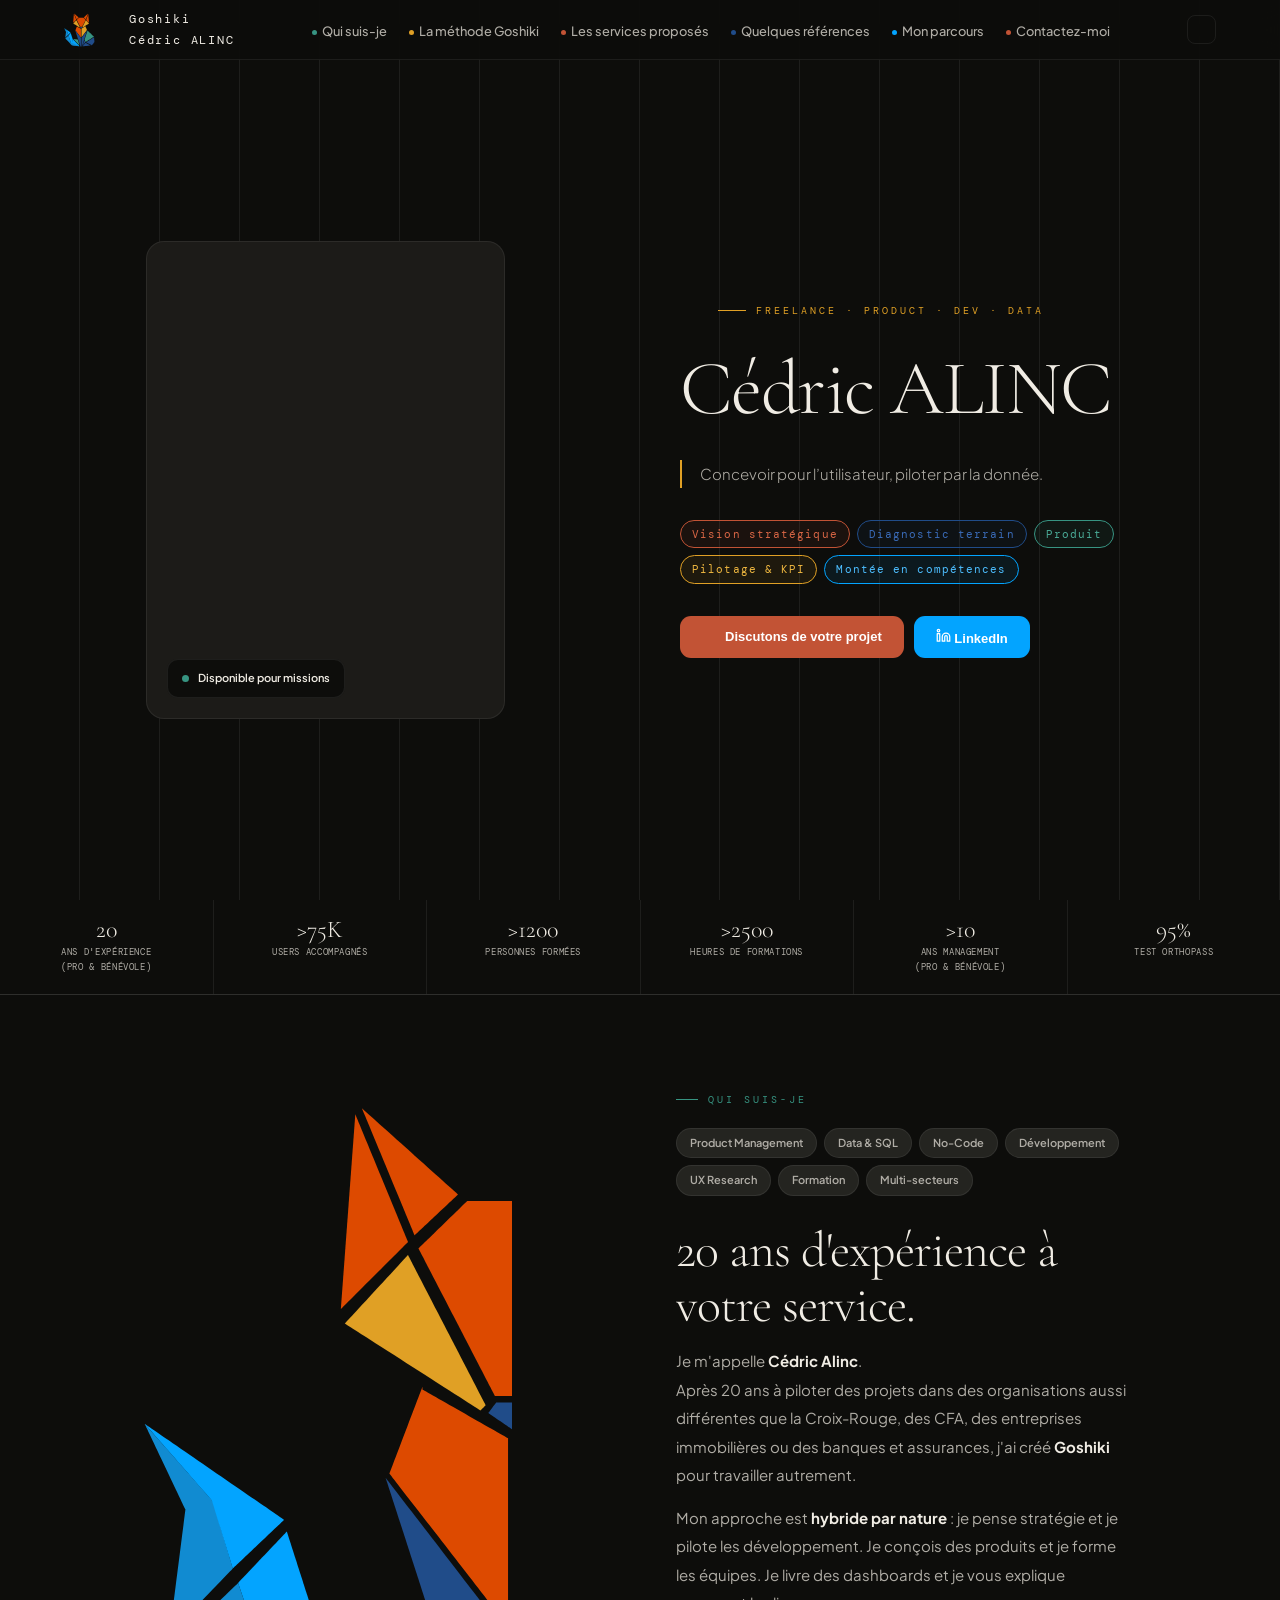
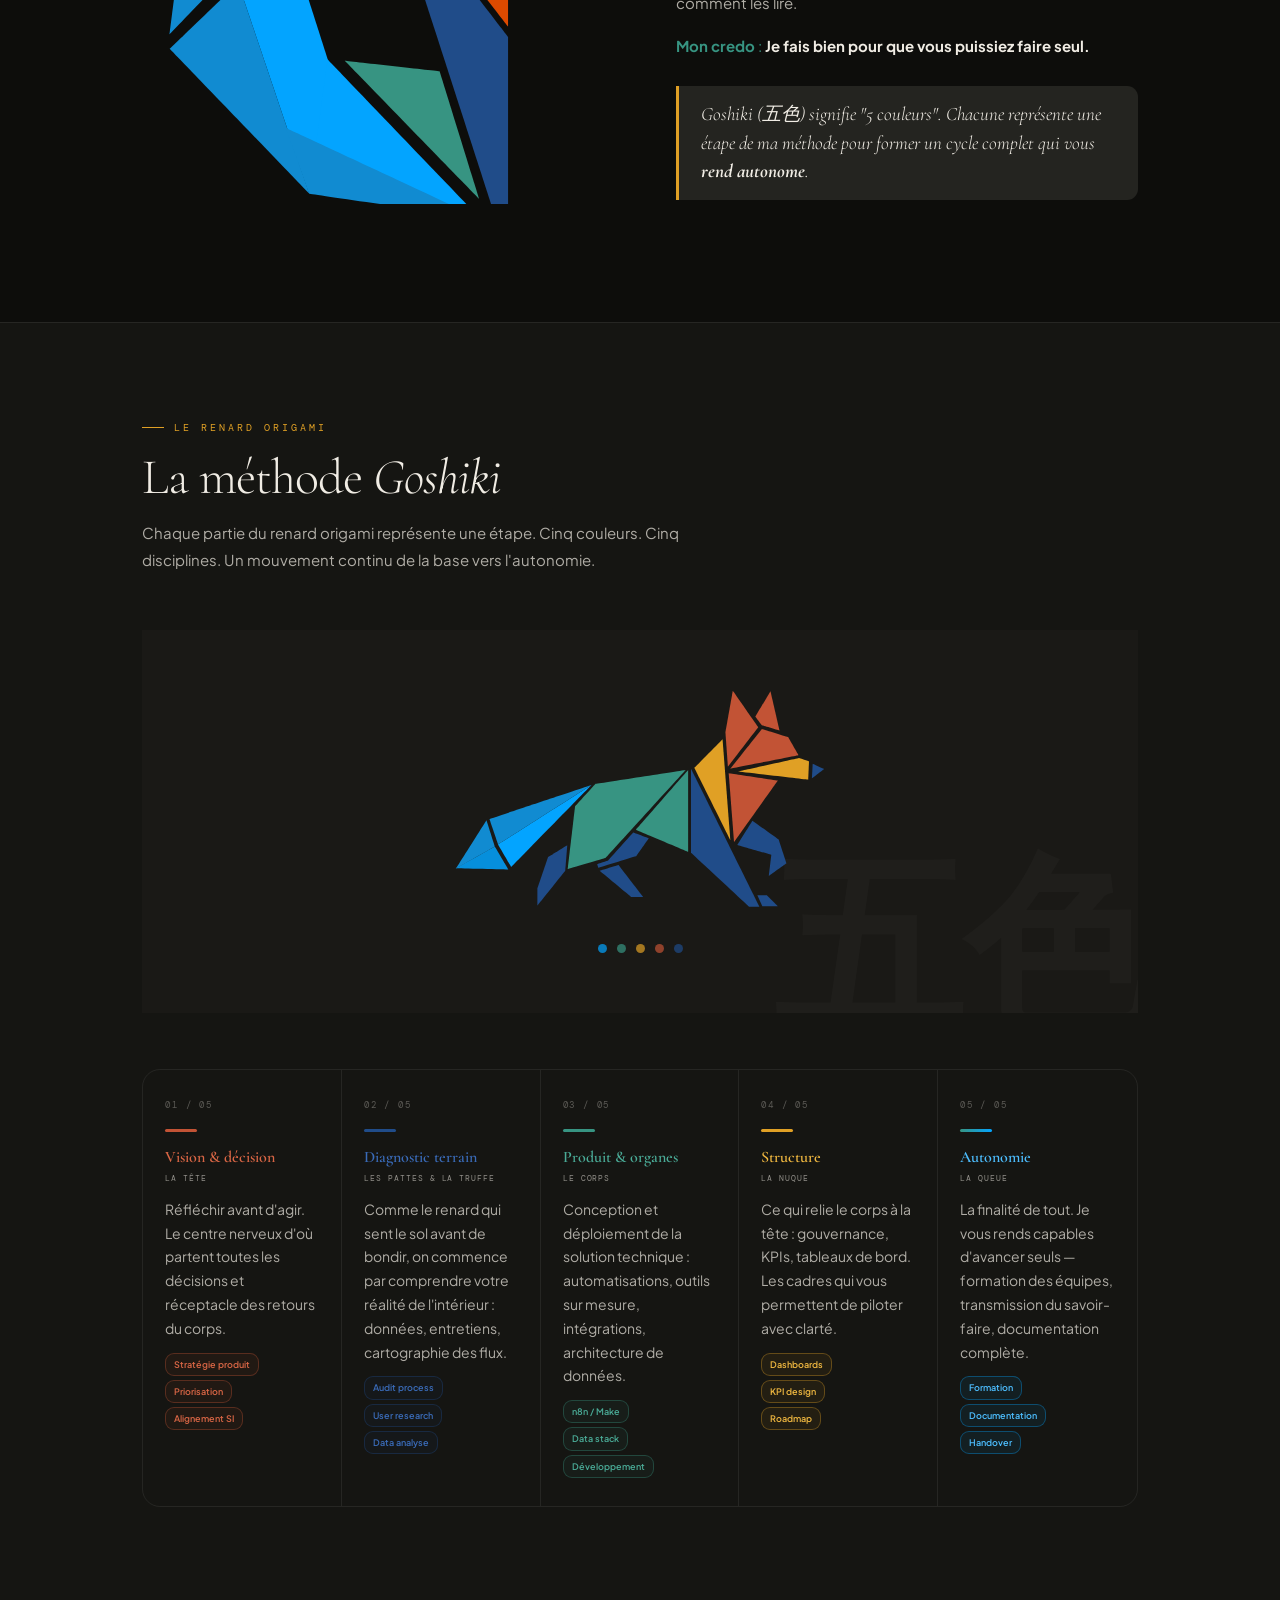
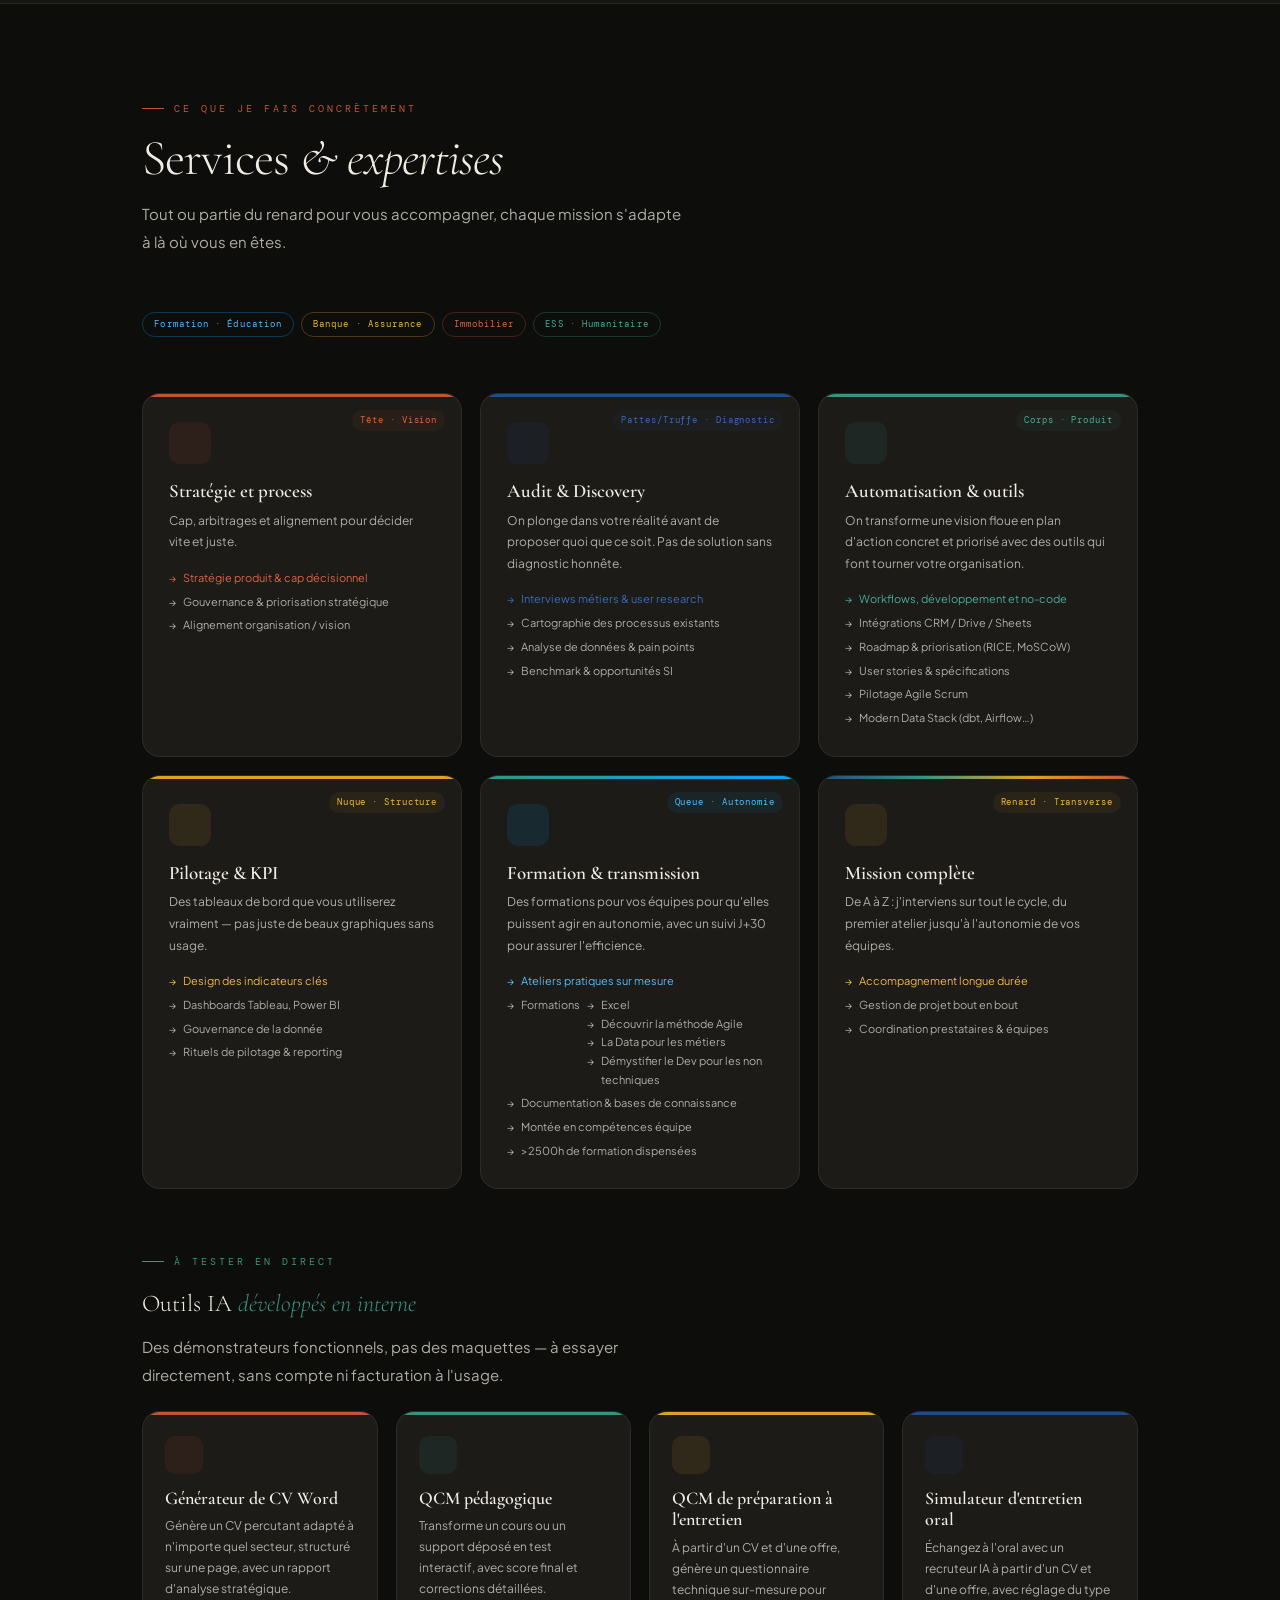
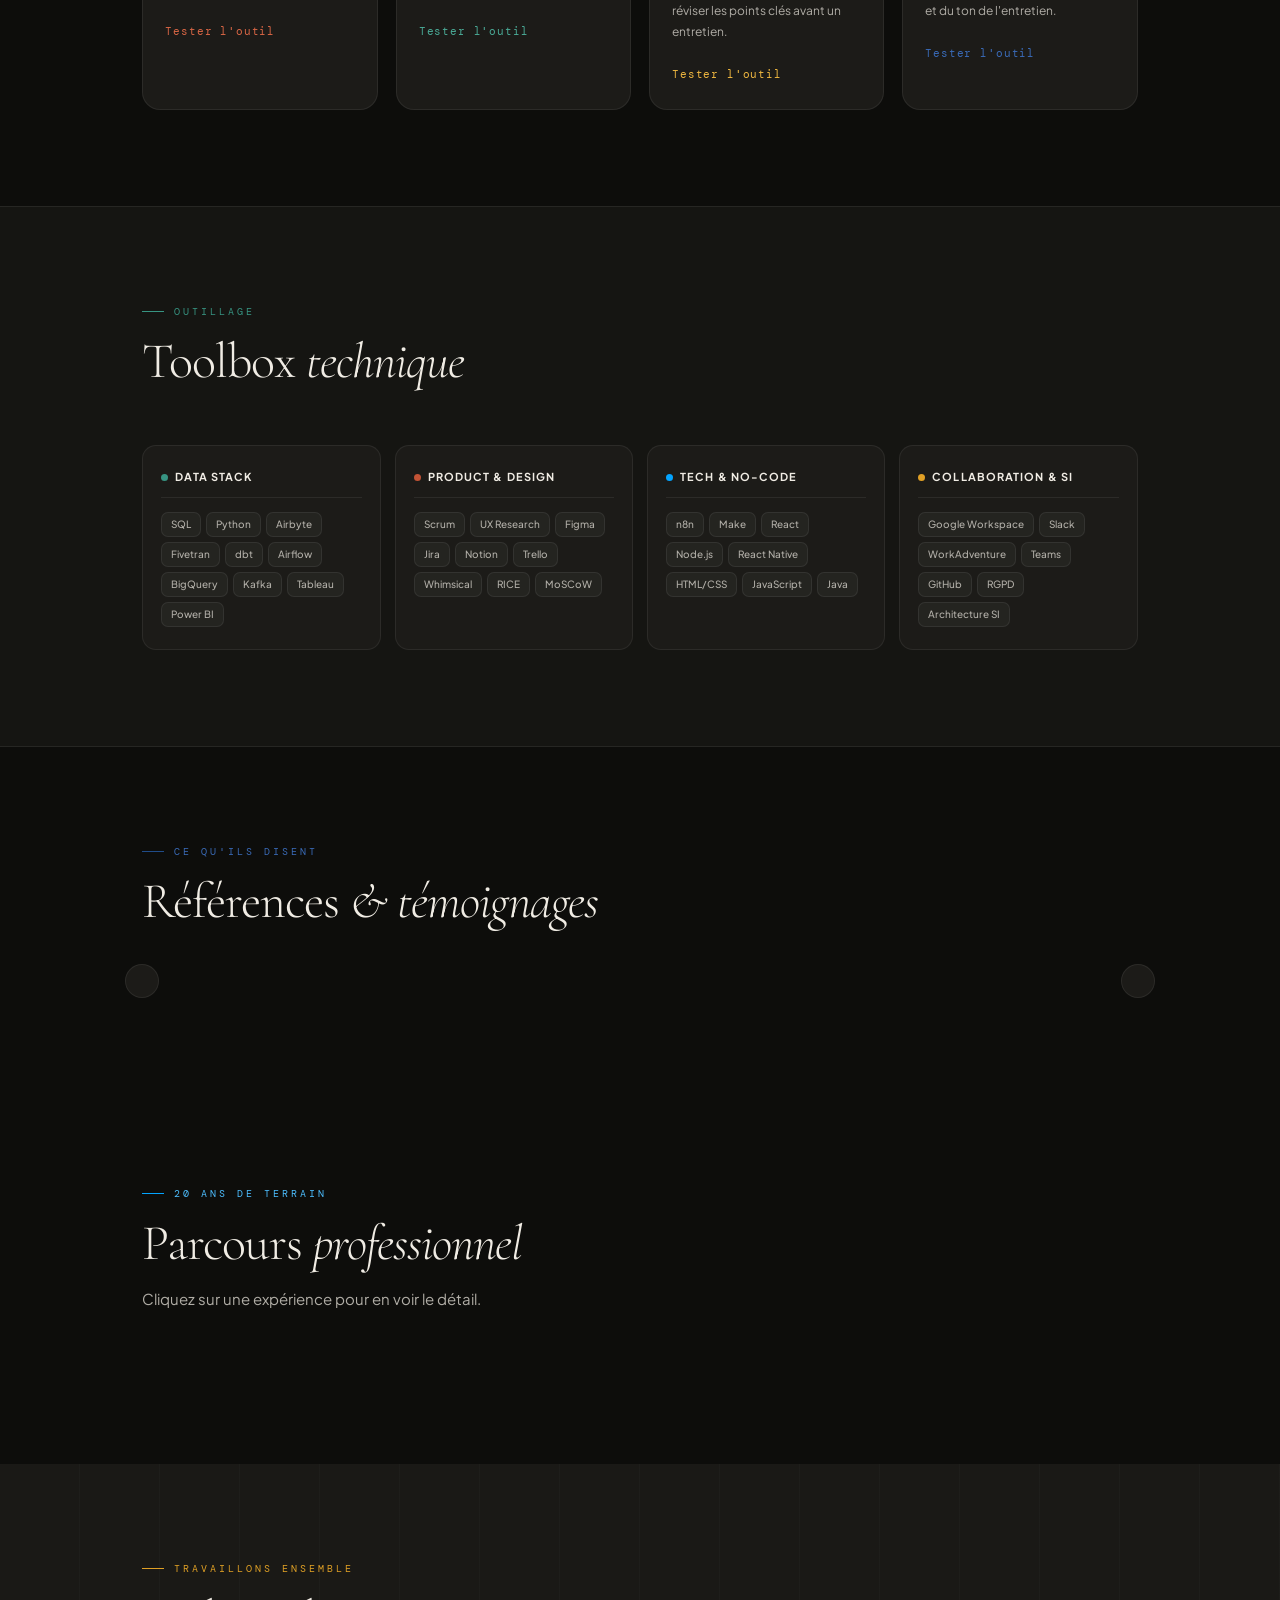
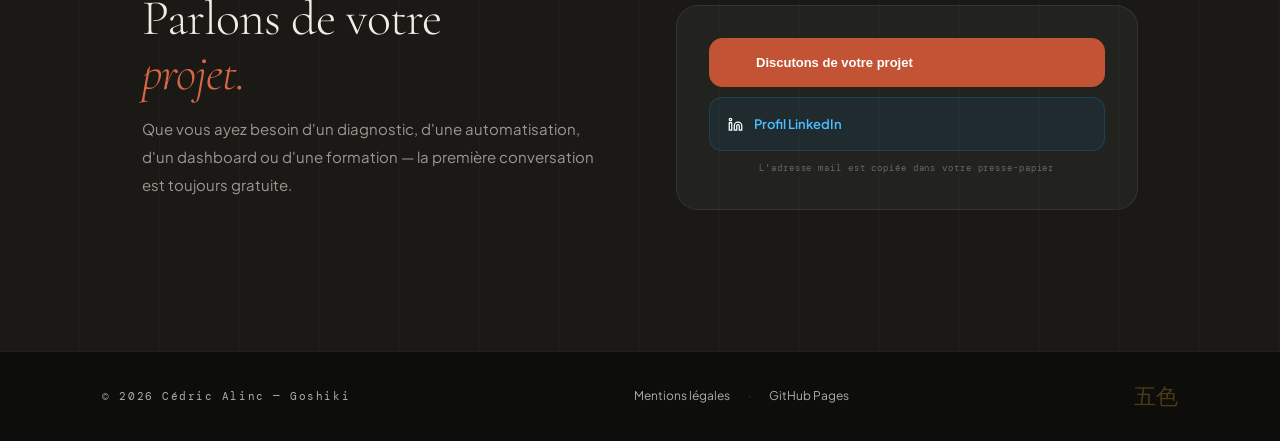
==== commit 87cb6242: "Update index.html demos" ====
--- a/index.html
+++ b/index.html
@@ -220,6 +220,24 @@
 .svc-list li{font-size:11px;color:var(--text);display:flex;align-items:flex-start;gap:7px;}
 .svc-list li::before{content:'→';flex-shrink:0;font-size:10px;margin-top:1px;}
 
+/* ── TOOL CARDS (outils IA) ── */
+.tool-grid{display:grid;grid-template-columns:repeat(4,1fr);gap:18px;margin-top:22px;}
+.tool-card{display:block;background:var(--card);border:1px solid var(--border);border-radius:18px;padding:24px 22px;position:relative;overflow:hidden;transition:transform .3s,box-shadow .3s,border-color .3s;}
+.tool-card::before{content:'';position:absolute;top:0;left:0;width:100%;height:3px;}
+.tool-card:hover{transform:translateY(-5px);box-shadow:0 18px 36px var(--shadow);}
+.tc-b::before{background:var(--bleu);} .tc-b:hover{border-color:rgba(32,76,137,.35);}
+.tc-t::before{background:var(--teal);} .tc-t:hover{border-color:rgba(55,148,130,.35);}
+.tc-o::before{background:var(--or);} .tc-o:hover{border-color:rgba(224,160,37,.35);}
+.tc-c::before{background:var(--corail);} .tc-c:hover{border-color:rgba(194,83,53,.35);}
+.tool-icon{width:38px;height:38px;border-radius:10px;display:flex;align-items:center;justify-content:center;margin-bottom:14px;}
+.ti-b{background:rgba(32,76,137,.1);color:var(--bleu-l);}
+.ti-t{background:rgba(55,148,130,.1);color:var(--teal-l);}
+.ti-o{background:rgba(224,160,37,.1);color:var(--or-l);}
+.ti-c{background:rgba(194,83,53,.1);color:var(--corail-l);}
+.tool-title{font-family:'Cormorant Garamond',serif;font-size:18px;font-weight:600;color:var(--heading);margin-bottom:6px;line-height:1.2;}
+.tool-body{font-size:12px;line-height:1.75;color:var(--text);margin-bottom:16px;}
+.tool-cta{font-family:'DM Mono',monospace;font-size:10.5px;letter-spacing:.08em;display:inline-flex;align-items:center;gap:5px;}
+
 /* ── TOOLBOX ── */
 .tb-grid{display:grid;grid-template-columns:repeat(4,1fr);gap:14px;margin-top:56px;}
 .tb-group{background:var(--card);border:1px solid var(--border);border-radius:14px;padding:22px 18px;}
@@ -298,6 +316,7 @@
   .m-step:nth-child(4),.m-step:nth-child(5){border-top:1px solid var(--border);}
   .tb-grid{grid-template-columns:repeat(2,1fr);}
   .svc-grid{grid-template-columns:repeat(2,1fr);}
+  .tool-grid{grid-template-columns:repeat(2,1fr);}
 }
 @media(max-width:900px){
   @media(max-width: 900px) {
@@ -320,6 +339,7 @@
   .m-step:nth-child(2),.m-step:nth-child(4){border-right:none;}
   .m-step:nth-child(3),.m-step:nth-child(4),.m-step:nth-child(5){border-top:1px solid var(--border);}
   .svc-grid,.tb-grid{grid-template-columns:1fr;}
+  .tool-grid{grid-template-columns:1fr;}
   .sec{padding:64px 5%;}
   .sec-inner{padding:64px 5%;}
   .rnav{display:none;}
@@ -499,10 +519,10 @@
         <span class="chip">Multi-secteurs</span>
       </div>
 	<br>
-      <h2 class="sec-title">20 ans d'engagement à votre service.</em></h2>
+      <h2 class="sec-title">20 ans d'expérience à votre service.</em></h2>
       
-      <p class="apropos-p">Je m'appelle <strong style="color:var(--heading)">Cédric Alinc</strong>. <br>Après 20 ans à agir et à piloter des projets dans des organisations aussi différentes que la Croix-Rouge, des CFA, des entreprises immobilières ou des banques et assurances, j'ai créé <strong style="color:var(--heading)">Goshiki</strong> pour travailler autrement.</p>
-      <p class="apropos-p">Mon approche est <strong style="color:var(--heading)">hybride par nature</strong> : je pense stratégie et je pilote les développements. Je conçois des produits et je forme les équipes. Je livre des dashboards et je vous explique comment les lire.</p>
+      <p class="apropos-p">Je m'appelle <strong style="color:var(--heading)">Cédric Alinc</strong>. <br>Après 20 ans à piloter des projets dans des organisations aussi différentes que la Croix-Rouge, des CFA, des entreprises immobilières ou des banques et assurances, j'ai créé <strong style="color:var(--heading)">Goshiki</strong> pour travailler autrement.</p>
+      <p class="apropos-p">Mon approche est <strong style="color:var(--heading)">hybride par nature</strong> : je pense stratégie et je pilote les développement. Je conçois des produits et je forme les équipes. Je livre des dashboards et je vous explique comment les lire.</p>
       <p class="apropos-p" style="color:var(--teal)"><strong>Mon credo</strong> :  <strong style="color:var(--heading)">Je fais bien pour que vous puissiez faire seul.</strong></p>
 
 <blockquote class="quote-block">Goshiki (五色) signifie "5 couleurs". Chacune représente une étape de ma méthode pour former un cycle complet qui vous <strong style="color:var(--heading)">rend autonome</strong>.</blockquote>
@@ -684,6 +704,39 @@
         <li>Coordination prestataires &amp; équipes</li>
       </ul>
     </div>
+  </div>
+
+  <div class="reveal" style="margin-top:64px">
+    <div class="ey" style="color:var(--teal)"><span class="ey-line" style="background:var(--teal)"></span>À tester en direct</div>
+    <h3 style="font-family:'Cormorant Garamond',serif;font-size:24px;font-weight:300;color:var(--heading);margin-bottom:8px">Outils IA <em style="font-style:italic;color:var(--teal)">développés en interne</em></h3>
+    <p class="sec-sub" style="margin-bottom:0">Des démonstrateurs fonctionnels, pas des maquettes — à essayer directement, sans compte ni facturation à l'usage.</p>
+  </div>
+
+  <div class="tool-grid reveal">
+    <a href="optimisateur-cv.html" target="_blank" class="tool-card tc-c">
+      <div class="tool-icon ti-c"><i data-lucide="file-text" style="width:16px;height:16px"></i></div>
+      <h4 class="tool-title">Générateur de CV Word</h4>
+      <p class="tool-body">Génère un CV percutant adapté à n'importe quel secteur, structuré sur une page, avec un rapport d'analyse stratégique.</p>
+      <span class="tool-cta" style="color:var(--corail-l)">Tester l'outil <i data-lucide="arrow-up-right" style="width:12px;height:12px"></i></span>
+    </a>
+    <a href="qcm-cours.html" target="_blank" class="tool-card tc-t">
+      <div class="tool-icon ti-t"><i data-lucide="clipboard-check" style="width:16px;height:16px"></i></div>
+      <h4 class="tool-title">QCM pédagogique</h4>
+      <p class="tool-body">Transforme un cours ou un support déposé en test interactif, avec score final et corrections détaillées.</p>
+      <span class="tool-cta" style="color:var(--teal-l)">Tester l'outil <i data-lucide="arrow-up-right" style="width:12px;height:12px"></i></span>
+    </a>
+    <a href="qcm-entretien.html" target="_blank" class="tool-card tc-o">
+      <div class="tool-icon ti-o"><i data-lucide="list-checks" style="width:16px;height:16px"></i></div>
+      <h4 class="tool-title">QCM de préparation à l'entretien</h4>
+      <p class="tool-body">À partir d'un CV et d'une offre, génère un questionnaire technique sur-mesure pour réviser les points clés avant un entretien.</p>
+      <span class="tool-cta" style="color:var(--or-l)">Tester l'outil <i data-lucide="arrow-up-right" style="width:12px;height:12px"></i></span>
+    </a>
+    <a href="simulateur-entretien.html" target="_blank" class="tool-card tc-b">
+      <div class="tool-icon ti-b"><i data-lucide="mic" style="width:16px;height:16px"></i></div>
+      <h4 class="tool-title">Simulateur d'entretien oral</h4>
+      <p class="tool-body">Échangez à l'oral avec un recruteur IA à partir d'un CV et d'une offre, avec réglage du type et du ton de l'entretien.</p>
+      <span class="tool-cta" style="color:var(--bleu-l)">Tester l'outil <i data-lucide="arrow-up-right" style="width:12px;height:12px"></i></span>
+    </a>
   </div>
 </section>
 
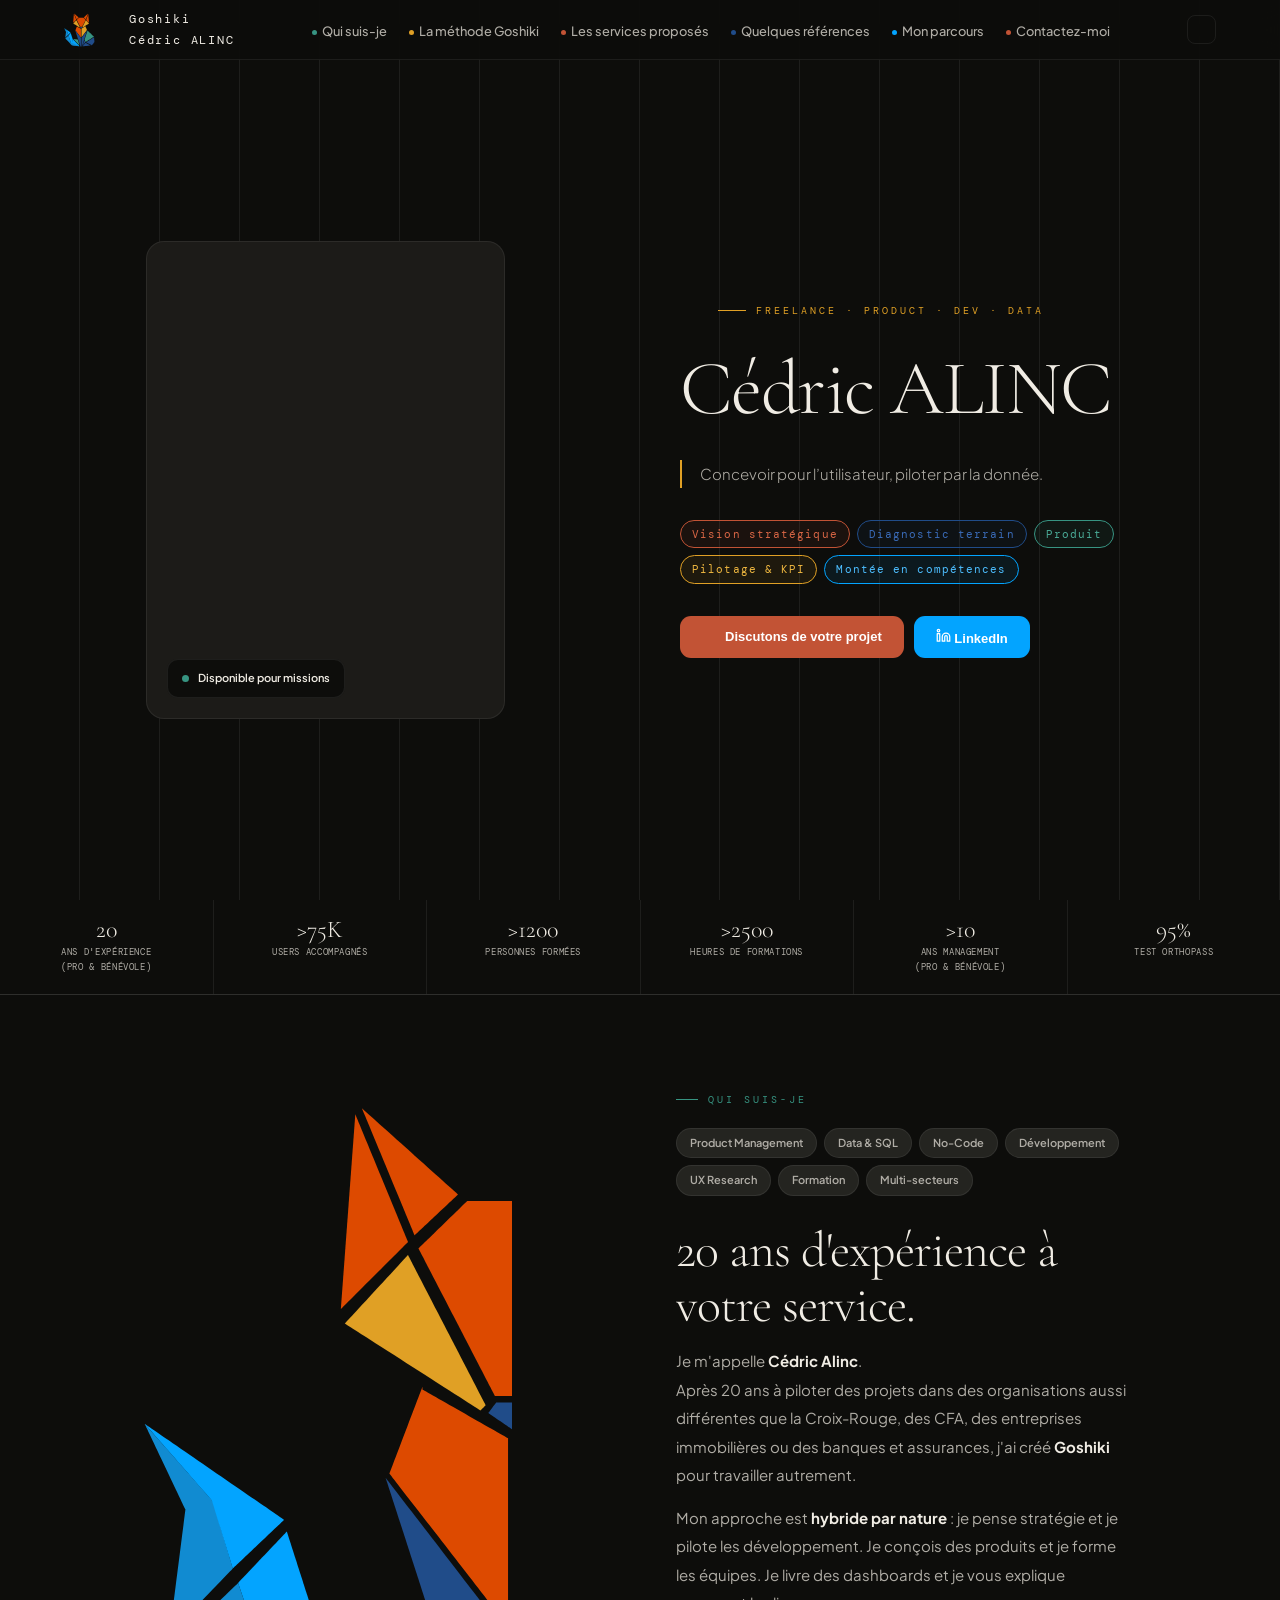
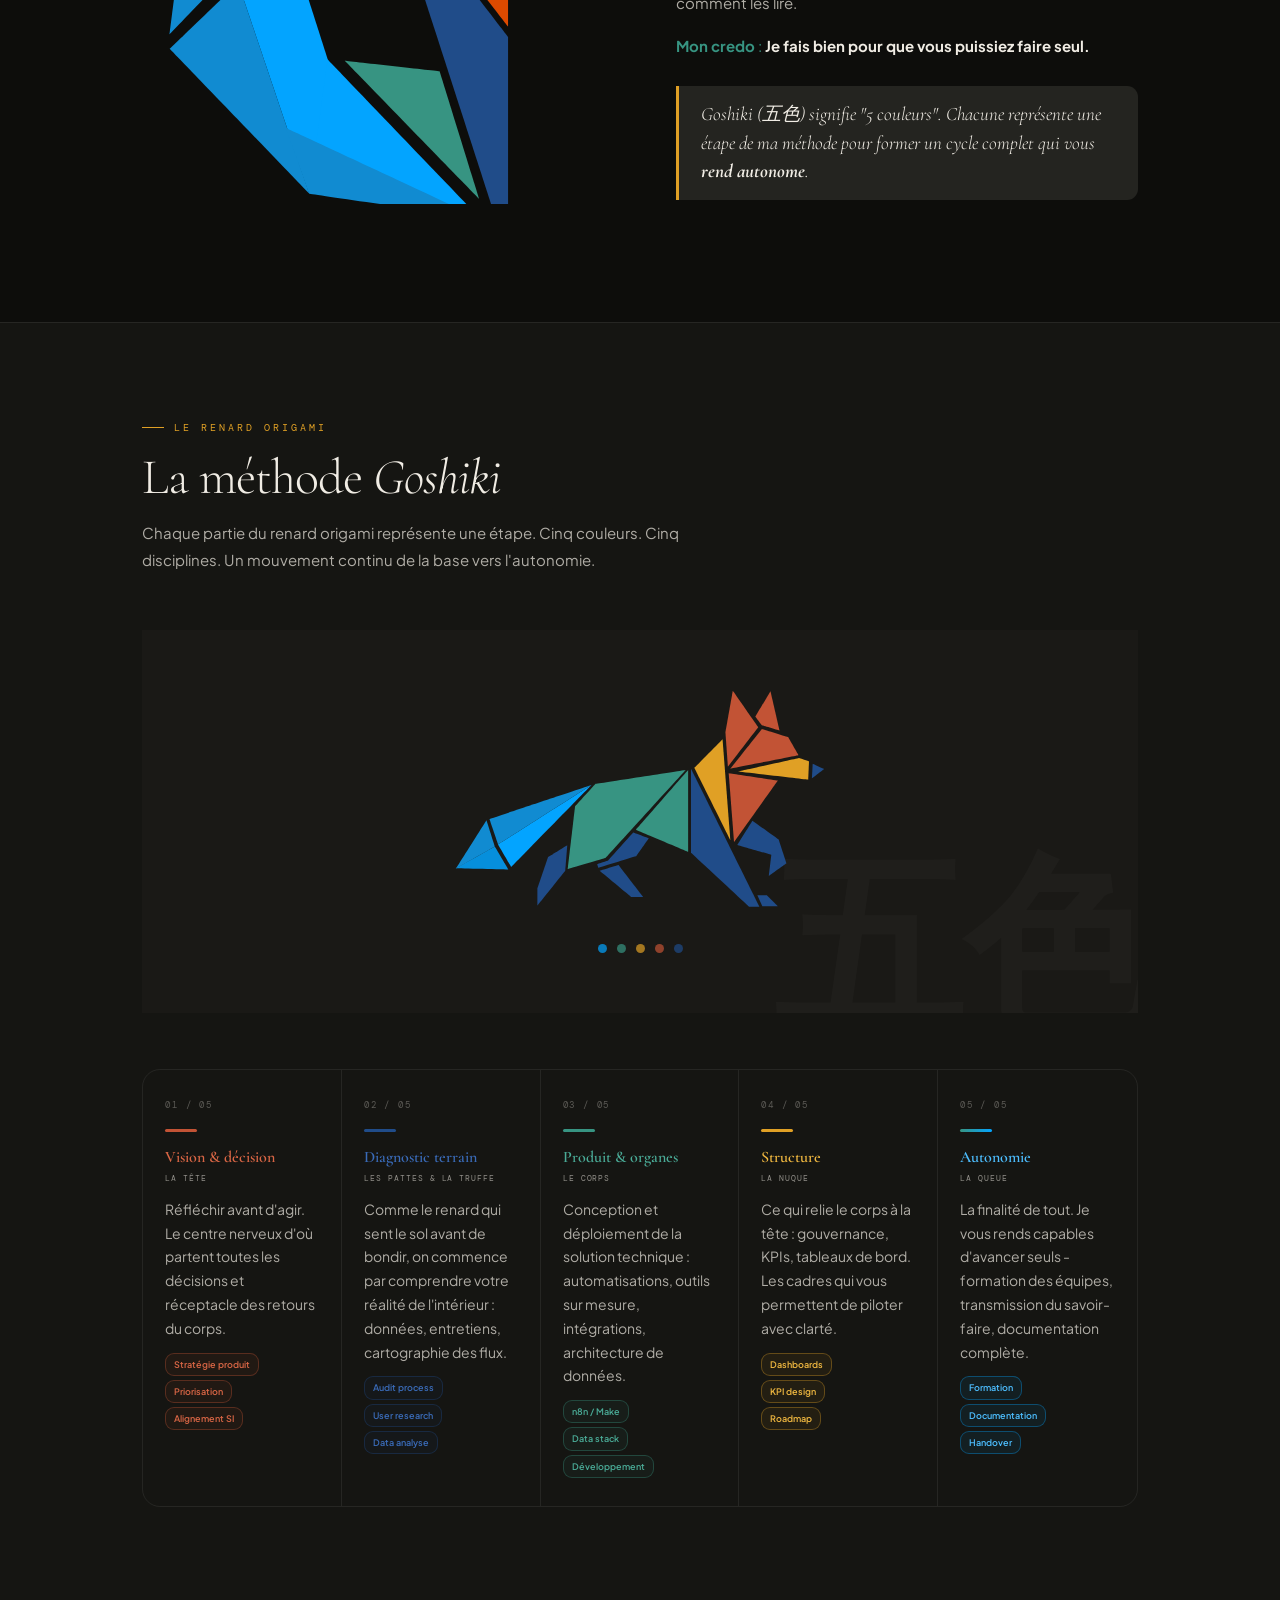
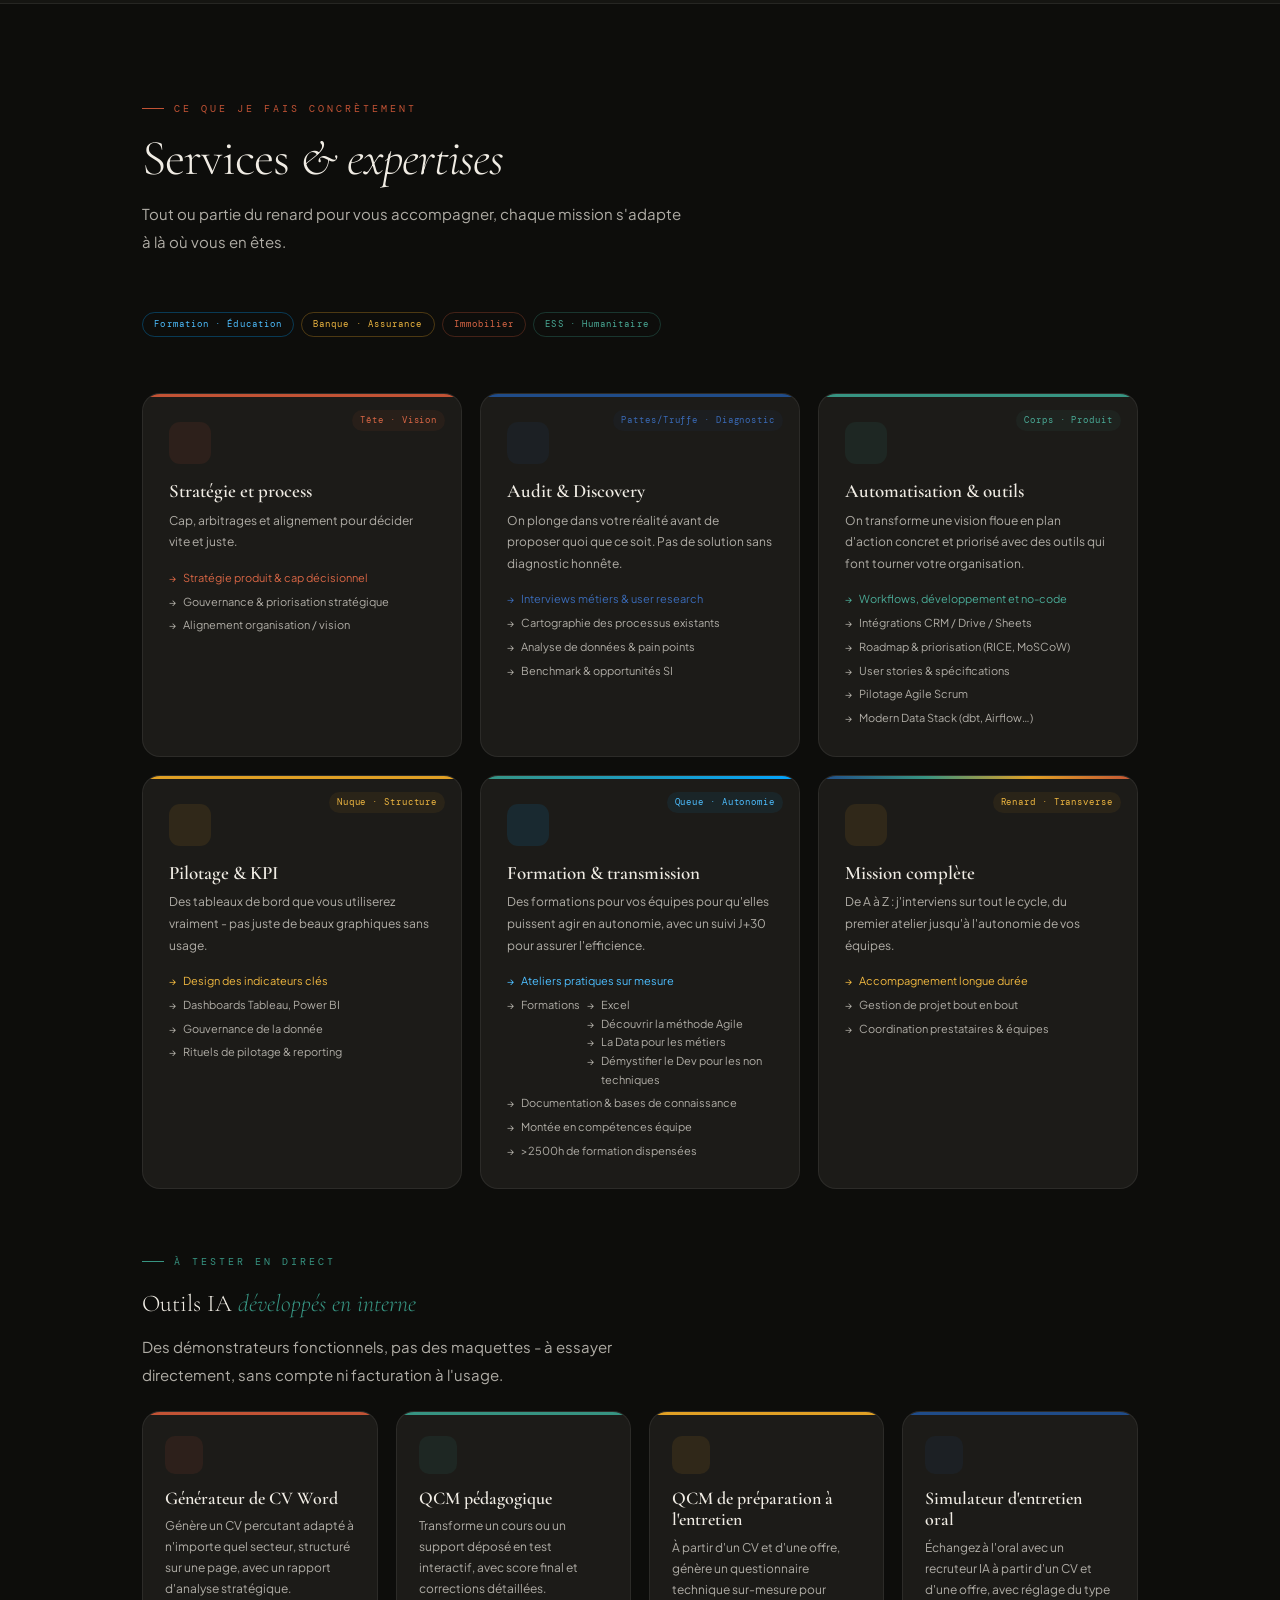
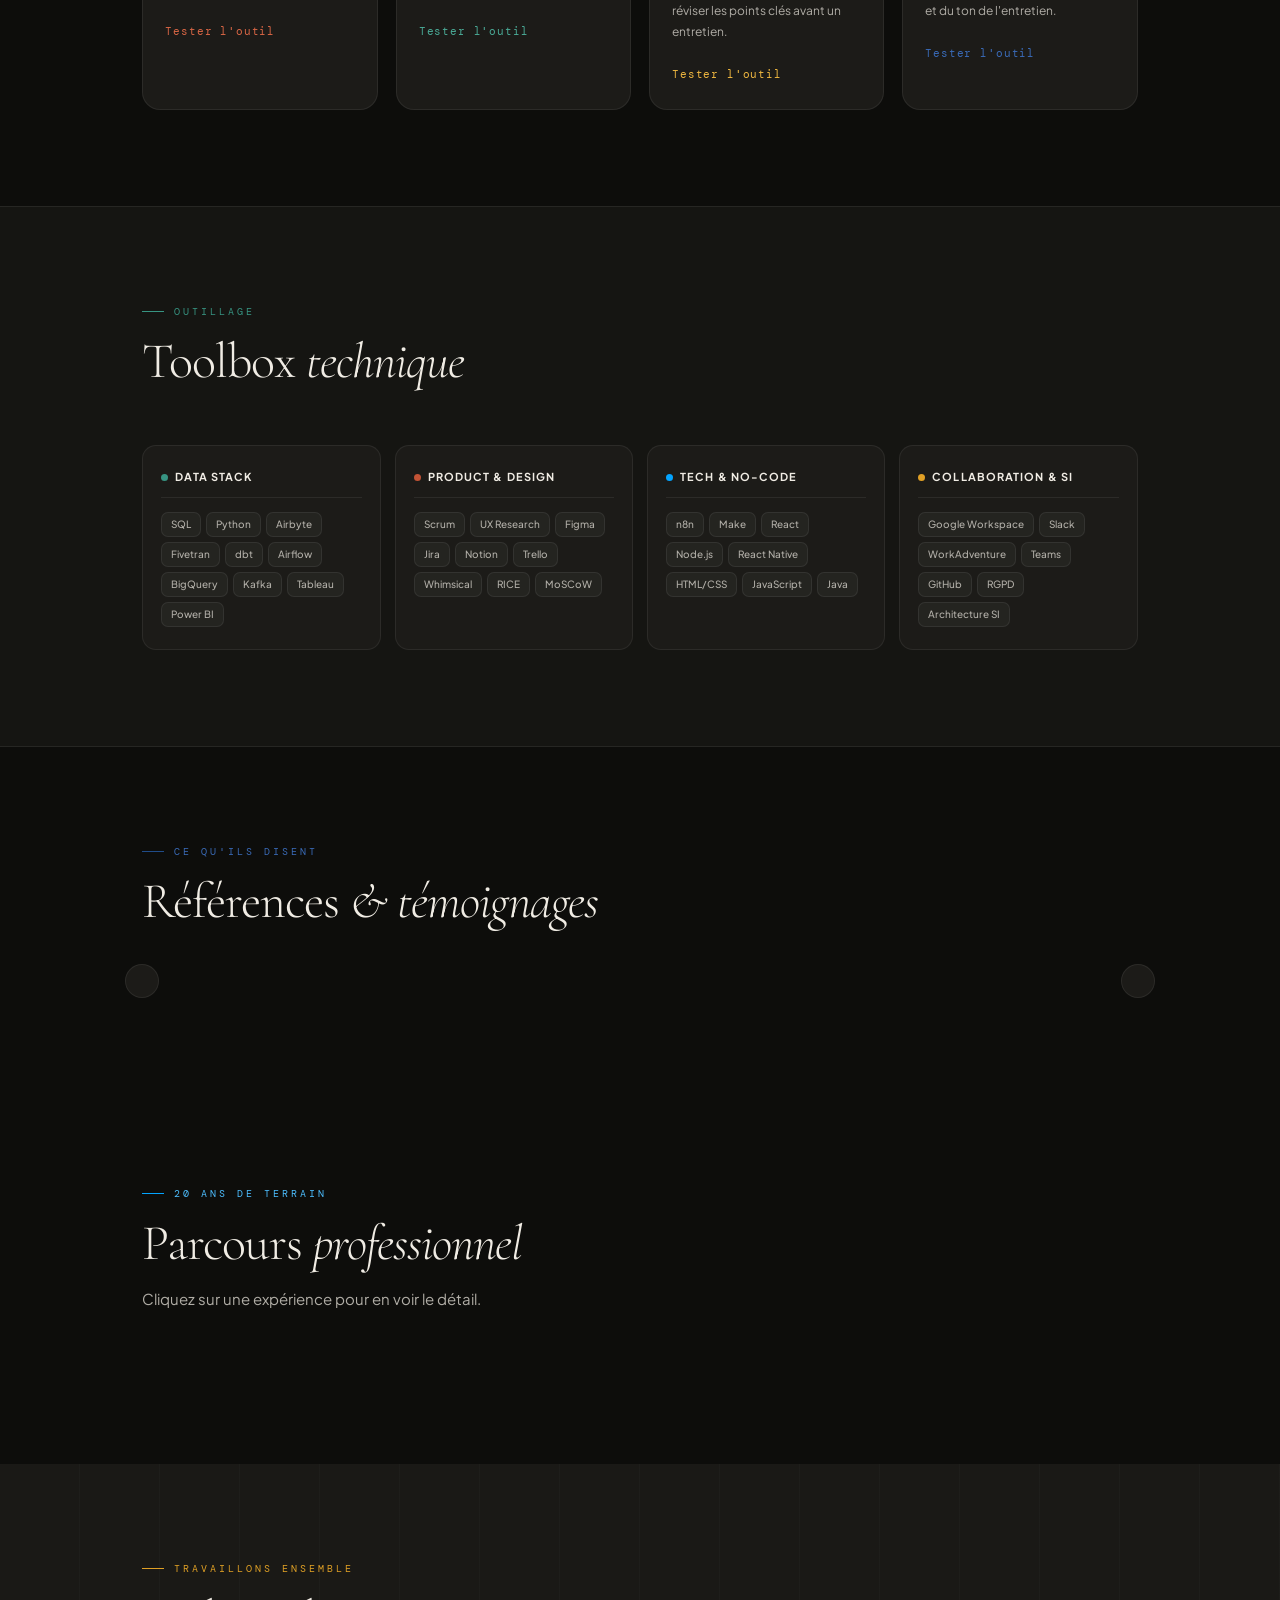
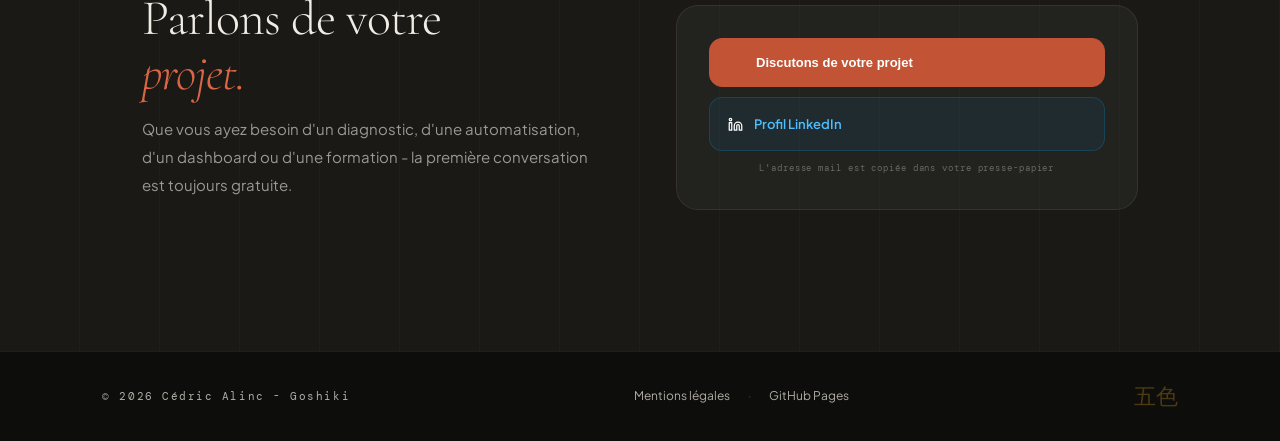
==== commit 512fb11a: "Update index.html" ====
--- a/index.html
+++ b/index.html
@@ -3,7 +3,7 @@
 <head>
 <meta charset="UTF-8">
 <meta name="viewport" content="width=device-width, initial-scale=1.0">
-<title>Goshiki — Cédric Alinc · Product Manager & Automatisation</title>
+<title>Goshiki - Cédric Alinc · Product Manager & Automatisation</title>
 <link rel="preconnect" href="https://fonts.googleapis.com">
 <link rel="preconnect" href="https://fonts.gstatic.com" crossorigin>
 <link href="https://fonts.googleapis.com/css2?family=Cormorant+Garamond:ital,wght@0,300;0,400;0,600;1,300;1,400&family=DM+Mono:wght@300;400&family=Plus+Jakarta+Sans:wght@300;400;600;800&display=swap" rel="stylesheet">
@@ -599,7 +599,7 @@
       <div class="m-step m5">
         <div class="m-num">05 / 05</div><div class="m-bar" style="background:linear-gradient(90deg,var(--teal),var(--azure))"></div>
         <div class="m-title">Autonomie</div><div class="m-part">La Queue</div>
-        <p class="m-body">La finalité de tout. Je vous rends capables d'avancer seuls — formation des équipes, transmission du savoir-faire, documentation complète.</p>
+        <p class="m-body">La finalité de tout. Je vous rends capables d'avancer seuls - formation des équipes, transmission du savoir-faire, documentation complète.</p>
         <div class="m-svcs"><span class="msvc s-a">Formation</span><span class="msvc s-a">Documentation</span><span class="msvc s-a">Handover</span></div>
       </div>
     </div>
@@ -664,7 +664,7 @@
       <span class="svc-mtag s-o">Nuque · Structure</span>
       <div class="svc-icon si-o"><i data-lucide="layout-dashboard" style="width:18px;height:18px"></i></div>
       <h3 class="svc-title">Pilotage &amp; KPI</h3>
-      <p class="svc-body">Des tableaux de bord que vous utiliserez vraiment — pas juste de beaux graphiques sans usage.</p>
+      <p class="svc-body">Des tableaux de bord que vous utiliserez vraiment - pas juste de beaux graphiques sans usage.</p>
       <ul class="svc-list">
         <li style="color:var(--or-l)">Design des indicateurs clés</li>
         <li>Dashboards Tableau, Power BI</li>
@@ -709,29 +709,29 @@
   <div class="reveal" style="margin-top:64px">
     <div class="ey" style="color:var(--teal)"><span class="ey-line" style="background:var(--teal)"></span>À tester en direct</div>
     <h3 style="font-family:'Cormorant Garamond',serif;font-size:24px;font-weight:300;color:var(--heading);margin-bottom:8px">Outils IA <em style="font-style:italic;color:var(--teal)">développés en interne</em></h3>
-    <p class="sec-sub" style="margin-bottom:0">Des démonstrateurs fonctionnels, pas des maquettes — à essayer directement, sans compte ni facturation à l'usage.</p>
+    <p class="sec-sub" style="margin-bottom:0">Des démonstrateurs fonctionnels, pas des maquettes - à essayer directement, sans compte ni facturation à l'usage.</p>
   </div>
 
   <div class="tool-grid reveal">
-    <a href="optimisateur-cv.html" target="_blank" class="tool-card tc-c">
+    <a href="optimisateur-cv" target="_blank" class="tool-card tc-c">
       <div class="tool-icon ti-c"><i data-lucide="file-text" style="width:16px;height:16px"></i></div>
       <h4 class="tool-title">Générateur de CV Word</h4>
       <p class="tool-body">Génère un CV percutant adapté à n'importe quel secteur, structuré sur une page, avec un rapport d'analyse stratégique.</p>
       <span class="tool-cta" style="color:var(--corail-l)">Tester l'outil <i data-lucide="arrow-up-right" style="width:12px;height:12px"></i></span>
     </a>
-    <a href="qcm-cours.html" target="_blank" class="tool-card tc-t">
+    <a href="qcm-cours" target="_blank" class="tool-card tc-t">
       <div class="tool-icon ti-t"><i data-lucide="clipboard-check" style="width:16px;height:16px"></i></div>
       <h4 class="tool-title">QCM pédagogique</h4>
       <p class="tool-body">Transforme un cours ou un support déposé en test interactif, avec score final et corrections détaillées.</p>
       <span class="tool-cta" style="color:var(--teal-l)">Tester l'outil <i data-lucide="arrow-up-right" style="width:12px;height:12px"></i></span>
     </a>
-    <a href="qcm-entretien.html" target="_blank" class="tool-card tc-o">
+    <a href="qcm-entretien" target="_blank" class="tool-card tc-o">
       <div class="tool-icon ti-o"><i data-lucide="list-checks" style="width:16px;height:16px"></i></div>
       <h4 class="tool-title">QCM de préparation à l'entretien</h4>
       <p class="tool-body">À partir d'un CV et d'une offre, génère un questionnaire technique sur-mesure pour réviser les points clés avant un entretien.</p>
       <span class="tool-cta" style="color:var(--or-l)">Tester l'outil <i data-lucide="arrow-up-right" style="width:12px;height:12px"></i></span>
     </a>
-    <a href="simulateur-entretien.html" target="_blank" class="tool-card tc-b">
+    <a href="simulateur-entretien" target="_blank" class="tool-card tc-b">
       <div class="tool-icon ti-b"><i data-lucide="mic" style="width:16px;height:16px"></i></div>
       <h4 class="tool-title">Simulateur d'entretien oral</h4>
       <p class="tool-body">Échangez à l'oral avec un recruteur IA à partir d'un CV et d'une offre, avec réglage du type et du ton de l'entretien.</p>
@@ -800,7 +800,7 @@
       <div class="reveal">
         <div class="ey" style="color:var(--or)"><span class="ey-line" style="background:var(--or)"></span>Travaillons ensemble</div>
         <h2 class="sec-title" style="color:#f0ece4">Parlons de votre<br><em style="color:var(--corail-l)">projet.</em></h2>
-        <p class="sec-sub" style="color:rgba(240,236,228,.6)">Que vous ayez besoin d'un diagnostic, d'une automatisation, d'un dashboard ou d'une formation — la première conversation est toujours gratuite.</p>
+        <p class="sec-sub" style="color:rgba(240,236,228,.6)">Que vous ayez besoin d'un diagnostic, d'une automatisation, d'un dashboard ou d'une formation - la première conversation est toujours gratuite.</p>
         
       </div>
       <div class="reveal">
@@ -831,7 +831,7 @@
 
 <!-- FOOTER -->
 <footer>
-  <div style="font-family:'DM Mono',monospace;font-size:11px;letter-spacing:.14em;color:var(--text)">© 2026 Cédric Alinc — Goshiki</div>
+  <div style="font-family:'DM Mono',monospace;font-size:11px;letter-spacing:.14em;color:var(--text)">© 2026 Cédric Alinc - Goshiki</div>
   <div style="display:flex;gap:18px;flex-wrap:wrap;justify-content:center;font-size:12px;color:var(--text)">
     <a href="#" onclick="openLegal()" onmouseover="this.style.color='var(--or)'" onmouseout="this.style.color='var(--text)'">Mentions légales</a>
     <span style="opacity:.3">·</span><span>GitHub Pages</span>
@@ -854,7 +854,7 @@
     <button class="m-close" onclick="closeLegal()">✕</button>
     <div style="font-family:'Cormorant Garamond',serif;font-size:20px;font-weight:300;color:var(--or);margin-bottom:18px">Mentions légales</div>
     <div style="display:flex;flex-direction:column;gap:10px;font-size:13px;line-height:1.8;color:var(--text)">
-      <p><strong style="color:var(--heading)">Propriétaire :</strong> Cédric Alinc — Goshiki</p>
+      <p><strong style="color:var(--heading)">Propriétaire :</strong> Cédric Alinc - Goshiki</p>
       <p><strong style="color:var(--heading)">Hébergement :</strong> GitHub Inc., 88 Colin P. Kelly Jr. St, San Francisco, CA 94107, États-Unis.</p>
       <p><strong style="color:var(--heading)">Propriété intellectuelle :</strong> L'ensemble de ce site relève de la législation française. Le logo Goshiki et la méthode associée sont la propriété exclusive de Cédric Alinc.</p>
       <p><strong style="color:var(--heading)">Données personnelles :</strong> Ce site ne collecte aucune donnée via des cookies tiers. Le bouton de contact copie l'email dans votre presse-papier et ouvre votre client mail.</p>
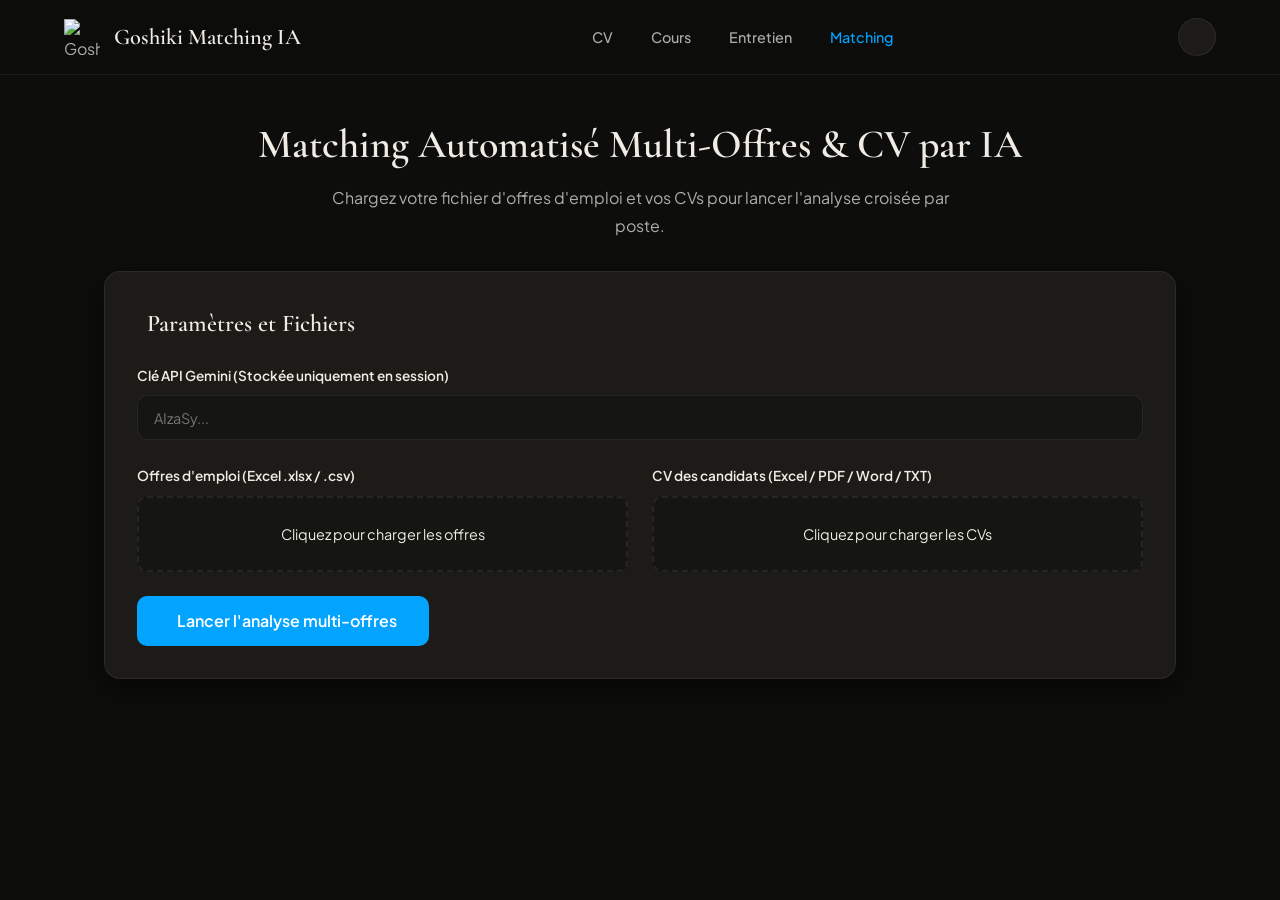
==== commit 84393c40: "Update index.html" ====
--- a/index.html
+++ b/index.html
@@ -3,14 +3,17 @@
 <head>
 <meta charset="UTF-8">
 <meta name="viewport" content="width=device-width, initial-scale=1.0">
-<title>Goshiki - Cédric Alinc · Product Manager & Automatisation</title>
+<title>Matching Intelligent Multi-Offres & CV — Goshiki</title>
 <link rel="preconnect" href="https://fonts.googleapis.com">
 <link rel="preconnect" href="https://fonts.gstatic.com" crossorigin>
 <link href="https://fonts.googleapis.com/css2?family=Cormorant+Garamond:ital,wght@0,300;0,400;0,600;1,300;1,400&family=DM+Mono:wght@300;400&family=Plus+Jakarta+Sans:wght@300;400;600;800&display=swap" rel="stylesheet">
 <link rel="icon" type="image/svg+xml" href="https://raw.githubusercontent.com/cedricalinc/consultant-data-product/main/Goshiki_assis.svg">
 <script src="https://unpkg.com/lucide@latest"></script>
+<!-- Bibliothèques SheetJS, PDF.js, Mammoth -->
+<script src="https://cdnjs.cloudflare.com/ajax/libs/xlsx/0.18.5/xlsx.full.min.js"></script>
+<script src="https://cdnjs.cloudflare.com/ajax/libs/pdf.js/2.16.105/pdf.min.js"></script>
+<script src="https://cdnjs.cloudflare.com/ajax/libs/mammoth/1.6.0/mammoth.browser.min.js"></script>
 <style>
-/* ── TOKENS ── */
 :root {
   --bleu:#204c89; --bleu-l:#3a6bb8;
   --teal:#379482; --teal-l:#4aab97;
@@ -31,1083 +34,466 @@
   --tag-bg:#e8e4dc; --shadow:rgba(0,0,0,0.12);
 }
 *,*::before,*::after{box-sizing:border-box;margin:0;padding:0;}
-html{scroll-behavior:smooth;}
-body{background:var(--bg);color:var(--text);font-family:'Plus Jakarta Sans',sans-serif;line-height:1.7;overflow-x:hidden;transition:background .3s,color .3s;}
+body{background:var(--bg);color:var(--text);font-family:'Plus Jakarta Sans',sans-serif;line-height:1.7;transition:background .3s,color .3s;min-height:100vh;}
 a{text-decoration:none;color:inherit;}
-img{max-width:100%;display:block;}
-
-/* ── NAVBAR ── */
-.navbar{position:fixed;top:0;left:0;width:100%;z-index:1000;padding:0 5%;background:var(--nav-bg);backdrop-filter:blur(16px);border-bottom:1px solid var(--border);display:flex;align-items:center;justify-content:space-between;height:60px;}
-.nav-brand{font-family:'DM Mono',monospace;font-size:12px;letter-spacing:.15em;color:var(--heading);display:flex;align-items:center;gap:10px;white-space:nowrap;}
-.nav-brand .k{font-family:serif;font-size:15px;color:var(--or);opacity:.8;}
-.nav-links{display:flex;gap:2px;list-style:none;align-items:center;}
-.nav-links a{font-size:.8rem;font-weight:500;color:var(--text);padding:5px 10px;border-radius:7px;position:relative;transition:color .3s;white-space:nowrap;}
-.nav-links a:hover{color:var(--heading);}
-.nav-links a.act{color:#000;position: relative;z-index: 1;}
-.nav-links a.act::before{content: '';
-    position: absolute;
-    inset: 0;
-    background: var(--or);
-    opacity: .4;
-    border-radius: 7px;
-    border: 1px solid rgba(224,160,37,.2);
-    animation: rr .3s cubic-bezier(.77,0,.175,1) forwards;
-    transform-origin: left;
-    /* AJOUT ICI */
-    z-index: -1;}
-@keyframes rr{from{opacity:0;transform:scaleX(0)}to{opacity:1;transform:scaleX(1)}}
-.ndot{display:inline-block;width:5px;height:5px;border-radius:50%;margin-right:5px;vertical-align:middle;}
-.theme-btn{background:none;border:1px solid var(--border);color:var(--heading);padding:6px;border-radius:8px;cursor:pointer;display:flex;align-items:center;transition:.3s;flex-shrink:0;}
-.theme-btn:hover{border-color:var(--or);color:var(--or);}
-.hamburger{display:none;flex-direction:column;gap:4px;background:none;border:none;cursor:pointer;padding:4px;}
-.hamburger span{display:block;width:20px;height:2px;background:var(--heading);border-radius:2px;transition:.3s;}
-.mob-menu{display:none;position:fixed;top:60px;left:0;width:100%;background:var(--nav-bg);backdrop-filter:blur(16px);border-bottom:1px solid var(--border);padding:14px 5% 18px;z-index:999;flex-direction:column;gap:4px;}
-.mob-menu.open{display:flex;}
-.mob-menu a{display:flex;align-items:center;gap:10px;font-size:.9rem;font-weight:500;color:var(--text);padding:9px 14px;border-radius:9px;transition:.2s;}
-.mob-menu a:hover,.mob-menu a.act{background:var(--tag-bg);color:var(--heading);opacity:.5}
-
-/* ── HERO ── */
-.hero {
-  min-height: 100vh;
-  display: grid;
-  grid-template-columns: 1fr 1fr;
-  padding-top: 60px;
-  position: relative;
-  overflow: hidden;
-}
-.hero::before {
-  content: '';
-  position: absolute;
-  inset: 0;
-  background: repeating-linear-gradient(90deg, transparent, transparent 79px, var(--border) 79px, var(--border) 80px);
-  pointer-events: none;
-  z-index: 0;
-}
-
-/* Colonne gauche = la photo */
-.hero > div:first-child {
-  display: flex;
-  align-items: center;
-  justify-content: center;
-  padding: 80px 40px 80px 8%;
-  position: relative;
-  z-index: 1;
-}
-
-
-.hero-left {
-  padding: 72px 8% 72px 40px;
-  display: flex;
-  flex-direction: column;
-  justify-content: center;
-  gap: 32px;
-  position: relative;
-  z-index: 1;
-}
-.eyebrow{font-family:'DM Mono',monospace;font-size:10px;letter-spacing:.3em;text-transform:uppercase;display:flex;align-items:center;gap:10px;}
-.eyebrow::before{content:'';display:block;width:28px;height:1px;}
-.hero-name{font-family:'Cormorant Garamond',serif;font-size:clamp(46px,6vw,84px);font-weight:300;line-height:1.0;letter-spacing:-.02em;color:var(--heading);}
-.hero-name em{font-style:italic;color:var(--corail);display:block;}
-.hero-desc{font-size:15px;font-weight:300;color:var(--text);max-width:400px;line-height:1.85;border-left:2px solid var(--or);padding-left:18px;}
-.hero-tags{display:flex;flex-wrap:wrap;gap:7px;}
-.htag{font-family:'DM Mono',monospace;font-size:11px;letter-spacing:.1em;padding:4px 11px;border-radius:20px;border:1px solid;transition:.3s;}
-.htag:hover{transform:translateY(-2px);}
-.t-b{color:var(--bleu-l);border-color:var(--bleu);background:rgba(32,76,137,.08);}
-.t-t{color:var(--teal-l);border-color:var(--teal);background:rgba(55,148,130,.08);}
-.t-o{color:var(--or-l);border-color:var(--or);background:rgba(224,160,37,.08);}
-.t-c{color:var(--corail-l);border-color:var(--corail);background:rgba(194,83,53,.08);}
-.t-a{color:var(--azure-l);border-color:var(--azure);background:rgba(3,164,255,.08);}
-.hero-cta{display:flex;flex-wrap:wrap;gap:10px;}
-.btn-p{display:inline-flex;align-items:center;gap:8px;background:var(--corail);color:#fff;padding:12px 22px;border-radius:11px;font-size:13px;font-weight:600;transition:.3s;border:none;cursor:pointer;}
-.btn-p:hover{transform:translateY(-3px);box-shadow:0 8px 24px rgba(194,83,53,.35);filter:brightness(1.1);}
-.btn-s{display:inline-flex;align-items:center;gap:8px;background:transparent;color:var(--heading);padding:12px 22px;border-radius:11px;font-size:13px;font-weight:600;border:1px solid var(--border);transition:.3s;}
-.btn-s:hover{border-color:var(--or);color:var(--or);transform:translateY(-3px);}
-.hero-right{background:#1a1916;display:flex;flex-direction:column;align-items:center;justify-content:center;padding:60px 40px;position:relative;overflow:hidden;}
-.hero-right::after{content:'五色';position:absolute;bottom:-30px;right:-15px;font-family:serif;font-size:190px;font-weight:600;color:rgba(255,255,255,.025);line-height:1;pointer-events:none;}
-.logo-hero{width:100%;max-width:370px;animation:float 7s ease-in-out infinite;position:relative;z-index:1;}
-@keyframes float{0%,100%{transform:translateY(0)}50%{transform:translateY(-13px)}}
-.hero-pal{display:flex;gap:10px;margin-top:36px;position:relative;z-index:1;}
-.pdot{width:9px;height:9px;border-radius:50%;opacity:.7;transition:.3s;cursor:default;}
-.pdot:hover{transform:scale(1.6);opacity:1;}
-.stats-bar{display:grid;grid-template-columns:repeat(6,1fr);gap:1px;background:var(--border);border:1px solid var(--border);}
-.stat-i{background:var(--bg);padding:18px 12px;text-align:center;}
-.stat-i strong{display:block;font-family:'Cormorant Garamond',serif;font-size:24px;font-weight:300;color:var(--heading);line-height:1;}
-.stat-i span{display:block;font-size:9px;letter-spacing:.07em;font-family:'DM Mono',monospace;color:var(--text);margin-top:3px;text-transform:uppercase;}
-
-/* ── SECTIONS ── */
-.sec{padding:96px 8%;max-width:1200px;margin:0 auto;}
-.bg-alt{background:var(--bg2);border-top:1px solid var(--border);border-bottom:1px solid var(--border);}
-.bg-dark{background:#1a1916;}
-.sec-inner{max-width:1200px;margin:0 auto;padding:96px 8%;}
-.ey{font-family:'DM Mono',monospace;font-size:10px;letter-spacing:.3em;text-transform:uppercase;margin-bottom:14px;display:flex;align-items:center;gap:10px;}
-.ey-line{display:block;width:22px;height:1px;}
-.sec-title{font-family:'Cormorant Garamond',serif;font-size:clamp(30px,4vw,50px);font-weight:300;letter-spacing:-.02em;color:var(--heading);line-height:1.1;margin-bottom:14px;}
-.sec-title em{font-style:italic;}
-.sec-sub{font-size:15px;color:var(--text);max-width:540px;line-height:1.85;margin-bottom:56px;}
-.reveal{opacity:0;transform:translateY(26px);transition:opacity .7s ease,transform .7s ease;}
-.reveal.vis{opacity:1;transform:none;}
-
-/* ── À PROPOS ── */
-.apropos-grid{display:grid;grid-template-columns:1fr 1fr;gap:72px;align-items:center;}
-
-.photo-wrap {
-  width: 100%;
-  max-width: min(720px, 28vw);   /* ← s'adapte au viewport */
-  aspect-ratio: 3/4;
-  border-radius: 18px;
-  overflow: hidden;
-  background: var(--card);
-  border: 1px solid var(--border);
-  position: relative;
-  display: flex;
-  align-items: center;
-  justify-content: center;
-}
-.photo-wrap img{width:100%;height:100%;object-fit:cover;}
-.av-badge{position:absolute;bottom:20px;left:20px;background:var(--bg);border:1px solid var(--border);border-radius:11px;padding:9px 14px;display:flex;align-items:center;gap:9px;font-size:11px;backdrop-filter:blur(8px);}
-.pulse-d{width:7px;height:7px;border-radius:50%;background:var(--teal);animation:pd 2s infinite;}
-@keyframes pd{0%,100%{box-shadow:0 0 0 3px rgba(55,148,130,.25)}50%{box-shadow:0 0 0 6px rgba(55,148,130,.1)}}
-.quote-block{font-family:'Cormorant Garamond',serif;font-size:19px;font-style:italic;font-weight:300;color:var(--heading);border-left:3px solid var(--or);padding:14px 22px;margin:26px 0;background:var(--tag-bg);border-radius:0 11px 11px 0;line-height:1.5;}
-.apropos-p{font-size:15px;line-height:1.9;color:var(--text);margin-bottom:14px;}
-.chip{font-size:11px;font-weight:600;padding:5px 13px;border-radius:20px;background:var(--tag-bg);color:var(--text);border:1px solid var(--border);}
-.chips{display:flex;flex-wrap:wrap;gap:7px;margin-top:20px;}
-
-/* ── MÉTHODE ── */
-.m-grid{display:grid;grid-template-columns:repeat(5,1fr);border:1px solid var(--border);border-radius:18px;overflow:hidden;margin-top:56px;}
-.m-step{padding:28px 22px;border-right:1px solid var(--border);transition:background .3s;}
-.m-step:last-child{border-right:none;}
-.m-step:hover{background:var(--card);}
-.m-num{font-family:'DM Mono',monospace;font-size:9px;letter-spacing:.2em;color:var(--text);opacity:.45;margin-bottom:16px;}
-.m-bar{height:3px;border-radius:2px;margin-bottom:16px;width:32px;}
-.m-title{font-family:'Cormorant Garamond',serif;font-size:16px;font-weight:600;line-height:1.2;margin-bottom:5px;}
-.m-part{font-family:'DM Mono',monospace;font-size:8px;letter-spacing:.12em;text-transform:uppercase;margin-bottom:12px;opacity:.8;}
-.m-body{font-size:14px;line-height:1.7;color:var(--text);}
-.m-svcs{margin-top:12px;display:flex;flex-direction:column;gap:4px;}
-.msvc{font-size:9px;font-weight:600;padding:3px 8px;border-radius:9px;display:inline-flex;border:1px solid;width:fit-content;}
-.s-b{color:var(--bleu-l);border-color:rgba(32,76,137,.35);background:rgba(32,76,137,.07);}
-.s-t{color:var(--teal-l);border-color:rgba(55,148,130,.35);background:rgba(55,148,130,.07);}
-.s-o{color:var(--or-l);border-color:rgba(224,160,37,.35);background:rgba(224,160,37,.07);}
-.s-c{color:var(--corail-l);border-color:rgba(194,83,53,.35);background:rgba(194,83,53,.07);}
-.s-a{color:var(--azure-l);border-color:rgba(3,164,255,.35);background:rgba(3,164,255,.07);}
-.m1 .m-bar{background:var(--bleu);} .m1 .m-title{color:var(--bleu-l);}
-.m2 .m-bar{background:var(--teal);} .m2 .m-title{color:var(--teal-l);}
-.m3 .m-bar{background:var(--or);}   .m3 .m-title{color:var(--or-l);}
-.m4 .m-bar{background:var(--corail);} .m4 .m-title{color:var(--corail-l);}
-.m5 .m-bar{background:linear-gradient(90deg,var(--teal),var(--azure));} .m5 .m-title{color:var(--azure-l);}
-
-/* ── SERVICES ── */
-.svc-grid{display:grid;grid-template-columns:repeat(3,1fr);gap:18px;margin-top:56px;}
-.svc-card{background:var(--card);border:1px solid var(--border);border-radius:18px;padding:28px 26px;position:relative;overflow:hidden;transition:transform .3s,box-shadow .3s,border-color .3s;}
-.svc-card::before{content:'';position:absolute;top:0;left:0;width:100%;height:3px;}
-.svc-card:hover{transform:translateY(-5px);box-shadow:0 18px 36px var(--shadow);}
-.sc-b::before{background:var(--bleu);} .sc-b:hover{border-color:rgba(32,76,137,.35);}
-.sc-t::before{background:var(--teal);} .sc-t:hover{border-color:rgba(55,148,130,.35);}
-.sc-o::before{background:var(--or);} .sc-o:hover{border-color:rgba(224,160,37,.35);}
-.sc-c::before{background:var(--corail);} .sc-c:hover{border-color:rgba(194,83,53,.35);}
-.sc-a::before{background:linear-gradient(90deg,var(--teal),var(--azure));} .sc-a:hover{border-color:rgba(3,164,255,.35);}
-.sc-m::before{background:linear-gradient(90deg,var(--bleu),var(--teal),var(--or),var(--corail));} .sc-m:hover{border-color:rgba(224,160,37,.35);}
-.svc-icon{width:42px;height:42px;border-radius:11px;display:flex;align-items:center;justify-content:center;margin-bottom:16px;}
-.si-b{background:rgba(32,76,137,.1);color:var(--bleu-l);}
-.si-t{background:rgba(55,148,130,.1);color:var(--teal-l);}
-.si-o{background:rgba(224,160,37,.1);color:var(--or-l);}
-.si-c{background:rgba(194,83,53,.1);color:var(--corail-l);}
-.si-a{background:rgba(3,164,255,.1);color:var(--azure-l);}
-.si-m{background:rgba(224,160,37,.1);color:var(--or-l);}
-.svc-mtag{position:absolute;top:16px;right:16px;font-family:'DM Mono',monospace;font-size:9px;letter-spacing:.1em;padding:3px 8px;border-radius:20px;}
-.svc-title{font-family:'Cormorant Garamond',serif;font-size:19px;font-weight:600;color:var(--heading);margin-bottom:7px;line-height:1.2;}
-.svc-body{font-size:12px;line-height:1.8;color:var(--text);margin-bottom:16px;}
-.svc-list{list-style:none;display:flex;flex-direction:column;gap:5px;}
-.svc-list li{font-size:11px;color:var(--text);display:flex;align-items:flex-start;gap:7px;}
-.svc-list li::before{content:'→';flex-shrink:0;font-size:10px;margin-top:1px;}
-
-/* ── TOOL CARDS (outils IA) ── */
-.tool-grid{display:grid;grid-template-columns:repeat(4,1fr);gap:18px;margin-top:22px;}
-.tool-card{display:block;background:var(--card);border:1px solid var(--border);border-radius:18px;padding:24px 22px;position:relative;overflow:hidden;transition:transform .3s,box-shadow .3s,border-color .3s;}
-.tool-card::before{content:'';position:absolute;top:0;left:0;width:100%;height:3px;}
-.tool-card:hover{transform:translateY(-5px);box-shadow:0 18px 36px var(--shadow);}
-.tc-b::before{background:var(--bleu);} .tc-b:hover{border-color:rgba(32,76,137,.35);}
-.tc-t::before{background:var(--teal);} .tc-t:hover{border-color:rgba(55,148,130,.35);}
-.tc-o::before{background:var(--or);} .tc-o:hover{border-color:rgba(224,160,37,.35);}
-.tc-c::before{background:var(--corail);} .tc-c:hover{border-color:rgba(194,83,53,.35);}
-.tool-icon{width:38px;height:38px;border-radius:10px;display:flex;align-items:center;justify-content:center;margin-bottom:14px;}
-.ti-b{background:rgba(32,76,137,.1);color:var(--bleu-l);}
-.ti-t{background:rgba(55,148,130,.1);color:var(--teal-l);}
-.ti-o{background:rgba(224,160,37,.1);color:var(--or-l);}
-.ti-c{background:rgba(194,83,53,.1);color:var(--corail-l);}
-.tool-title{font-family:'Cormorant Garamond',serif;font-size:18px;font-weight:600;color:var(--heading);margin-bottom:6px;line-height:1.2;}
-.tool-body{font-size:12px;line-height:1.75;color:var(--text);margin-bottom:16px;}
-.tool-cta{font-family:'DM Mono',monospace;font-size:10.5px;letter-spacing:.08em;display:inline-flex;align-items:center;gap:5px;}
-
-/* ── TOOLBOX ── */
-.tb-grid{display:grid;grid-template-columns:repeat(4,1fr);gap:14px;margin-top:56px;}
-.tb-group{background:var(--card);border:1px solid var(--border);border-radius:14px;padding:22px 18px;}
-.tb-title{display:flex;align-items:center;gap:7px;font-size:11px;font-weight:700;text-transform:uppercase;letter-spacing:.1em;color:var(--heading);margin-bottom:14px;padding-bottom:10px;border-bottom:1px solid var(--border);}
-.tb-dot{width:7px;height:7px;border-radius:50%;flex-shrink:0;}
-.tags{display:flex;flex-wrap:wrap;gap:5px;}
-.tag{font-size:10px;font-weight:500;padding:3px 9px;border-radius:7px;background:var(--tag-bg);border:1px solid var(--border);color:var(--text);transition:.2s;}
-.tag:hover{color:var(--heading);border-color:rgba(224,160,37,.35);}
-
-/* ── RECO ── */
-.rf-row{display:flex;flex-wrap:wrap;gap:7px;margin-bottom:26px;}
-.rfbtn{font-size:11px;font-weight:600;padding:6px 14px;border-radius:20px;border:1px solid var(--border);background:var(--tag-bg);color:var(--text);cursor:pointer;transition:.2s;}
-.rfbtn:hover{border-color:var(--or);color:var(--or);}
-.rfbtn.on{background:var(--or);color:#1a1916;border-color:var(--or);}
-.reco-wrap{position:relative;width:100%;display:flex;align-items:center;}
-.reco-track{display:flex;gap:14px;overflow-x:auto;scroll-behavior:smooth;padding:6px 4px 18px;scrollbar-width:none;width:100%;}
-.reco-track::-webkit-scrollbar{display:none;}
-.reco-card{flex:0 0 290px;background:var(--card);border:1px solid var(--border);border-radius:16px;padding:22px;display:flex;flex-direction:column;transition:border-color .3s,transform .3s;}
-.reco-card:hover{transform:translateY(-4px);border-color:rgba(224,160,37,.3);}
-.reco-h{display:flex;align-items:center;gap:10px;margin-bottom:14px;}
-.reco-av{width:42px;height:42px;border-radius:50%;object-fit:cover;border:2px solid var(--border);flex-shrink:0;}
-.reco-name{font-size:13px;font-weight:700;color:var(--heading);transition:.2s;}
-.reco-name:hover{color:var(--or);}
-.reco-role{font-size:10px;color:var(--text);line-height:1.4;margin-top:2px;}
-.reco-txt{font-size:12px;line-height:1.7;color:var(--text);font-style:italic;flex:1;}
-.reco-tags{display:flex;flex-wrap:wrap;gap:4px;margin-top:14px;}
-.reco-tag{font-size:9px;font-weight:600;padding:2px 8px;border-radius:20px;background:var(--tag-bg);border:1px solid var(--border);color:var(--text);}
-.rnav{width:34px;height:34px;border-radius:50%;background:var(--card);border:1px solid var(--border);color:var(--heading);display:flex;align-items:center;justify-content:center;cursor:pointer;transition:.2s;z-index:10;position:absolute;}
-.rnav:hover{background:var(--or);color:#1a1916;border-color:var(--or);}
-.rp{left:-17px;} .rn{right:-17px;}
-
-/* ── PARCOURS ── */
-.parc-grid{display:grid;grid-template-columns:1fr 1fr;gap:14px;margin-top:56px;}
-.exp-card{background:var(--card);border:1px solid var(--border);border-radius:16px;padding:26px 28px;cursor:pointer;transition:.3s;position:relative;overflow:hidden;}
-.exp-card::before{content:'';position:absolute;left:0;top:0;bottom:0;width:3px;}
-.exp-card:hover{transform:translateX(6px);}
-.e-b::before{background:var(--bleu);} .e-b:hover{border-color:rgba(32,76,137,.35);}
-.e-t::before{background:var(--teal);} .e-t:hover{border-color:rgba(55,148,130,.35);}
-.e-o::before{background:var(--or);}   .e-o:hover{border-color:rgba(224,160,37,.35);}
-.e-c::before{background:var(--corail);} .e-c:hover{border-color:rgba(194,83,53,.35);}
-.e-yr{font-family:'DM Mono',monospace;font-size:10px;letter-spacing:.12em;color:var(--text);opacity:.55;}
-.e-title{font-family:'Cormorant Garamond',serif;font-size:19px;font-weight:600;color:var(--heading);margin:8px 0 3px;}
-.e-sub{font-size:12px;color:var(--text);font-style:italic;margin-bottom:10px;}
-.e-hint{font-family:'DM Mono',monospace;font-size:9px;letter-spacing:.1em;text-transform:uppercase;color:var(--text);opacity:.45;margin-top:12px;transition:opacity .2s;}
-.exp-card:hover .e-hint{opacity:.9;}
-
-/* ── CONTACT ── */
-.contact-inner{display:grid;grid-template-columns:1fr 1fr;gap:72px;align-items:center;}
-.cbtn{display:flex;align-items:center;gap:11px;padding:15px 18px;border-radius:13px;font-size:13px;font-weight:600;transition:.3s;cursor:pointer;border:1px solid;width:100%;margin-bottom:10px;}
-.cb-mail{background:var(--corail);color:#fff;border-color:var(--corail);}
-.cb-mail:hover{filter:brightness(1.1);transform:translateX(4px);}
-.cb-li{background:rgba(3,164,255,.07);color:var(--azure-l);border-color:rgba(3,164,255,.2);}
-.cb-li:hover{background:rgba(3,164,255,.13);transform:translateX(4px);}
-.contact-card{background:rgba(255,255,255,.04);border:1px solid rgba(255,255,255,.08);border-radius:22px;padding:32px;}
-
-/* ── FOOTER ── */
-footer{background:var(--bg);border-top:1px solid var(--border);padding:26px 8%;display:flex;align-items:center;justify-content:space-between;flex-wrap:wrap;gap:14px;}
-
-/* ── MODAL ── */
-.modal-ov{position:fixed;inset:0;background:rgba(0,0,0,.8);backdrop-filter:blur(8px);z-index:2000;display:none;align-items:center;justify-content:center;padding:20px;}
-.modal-ov.open{display:flex;}
-.modal-box{background:var(--card);border:1px solid var(--border);border-radius:22px;padding:32px;max-width:580px;width:100%;max-height:84vh;overflow-y:auto;position:relative;box-shadow:0 24px 60px rgba(0,0,0,.4);}
-.m-close{position:absolute;top:14px;right:14px;background:var(--tag-bg);border:1px solid var(--border);color:var(--text);width:30px;height:30px;border-radius:7px;display:flex;align-items:center;justify-content:center;cursor:pointer;transition:.2s;}
-.m-close:hover{background:var(--or);color:#1a1916;}
-.m-cta{width:100%;background:var(--tag-bg);border:1px solid var(--border);color:var(--heading);padding:12px;border-radius:11px;font-size:13px;font-weight:600;cursor:pointer;margin-top:22px;transition:.2s;}
-.m-cta:hover{background:var(--or);color:#1a1916;}
-.m-list{list-style:none;display:flex;flex-direction:column;gap:7px;}
-.m-list li{font-size:13px;line-height:1.6;padding-left:18px;position:relative;transition:.2s;}
-.m-list li::before{content:'→';position:absolute;left:0;font-size:11px;}
-.m-list li:hover{transform:translateX(4px);color:var(--heading);}
-
-/* ── RESPONSIVE ── */
-@media(max-width:1024px){
-  .m-grid{grid-template-columns:repeat(3,1fr);}
-  .m-step:nth-child(3){border-right:none;}
-  .m-step:nth-child(4),.m-step:nth-child(5){border-top:1px solid var(--border);}
-  .tb-grid{grid-template-columns:repeat(2,1fr);}
-  .svc-grid{grid-template-columns:repeat(2,1fr);}
-  .tool-grid{grid-template-columns:repeat(2,1fr);}
-}
-@media(max-width:900px){
-  @media(max-width: 900px) {
-  .hero { grid-template-columns: 1fr; }
-  .hero > div:first-child {padding: 30px 6% 20px;}
-  .photo-wrap {max-width: 80vw;aspect-ratio: 3/4;}
-  .hero-left { padding: 10px 6% 56px; }
-  .hero-right{min-height:48vw;padding:36px;}
-  .apropos-grid,.contact-inner{grid-template-columns:1fr!important;gap:36px!important;}
-  .photo-wrap{aspect-ratio:16/9;max-height:280px;}
-  .parc-grid{grid-template-columns:1fr;}
-  .stats-bar{grid-template-columns:repeat(3,1fr);}
-  .av-badge{bottom:0px;}
-}
-@media(max-width:768px){
-  .nav-links{display:none;}
-  .hamburger{display:flex;}
-  .hero-left{gap:22px;padding:66px 5% 52px;}
-  .m-grid{grid-template-columns:1fr 1fr;}
-  .m-step:nth-child(2),.m-step:nth-child(4){border-right:none;}
-  .m-step:nth-child(3),.m-step:nth-child(4),.m-step:nth-child(5){border-top:1px solid var(--border);}
-  .svc-grid,.tb-grid{grid-template-columns:1fr;}
-  .tool-grid{grid-template-columns:1fr;}
-  .sec{padding:64px 5%;}
-  .sec-inner{padding:64px 5%;}
-  .rnav{display:none;}
-  .reco-card{flex:0 0 84%;}
-  footer{flex-direction:column;align-items:center;text-align:center;}
-}
-@media(max-width:480px){
-  .hero-name{font-size:clamp(34px,10vw,50px);}
-  .stats-bar{grid-template-columns:repeat(2,1fr);}
-  .m-grid{grid-template-columns:1fr;}
-  .m-step{border-right:none!important;border-top:1px solid var(--border);}
-  .m-step:first-child{border-top:none;}
-  .hero-cta{flex-direction:column;}
-  .btn-p,.btn-s{justify-content:center;}
-}
-.fi{animation:fi .4s ease forwards;}
-@keyframes fi{from{opacity:0;transform:translateY(8px)}to{opacity:1;transform:none}}
+
+/* ── NAVBAR GOSHIKI ── */
+.navbar{position:fixed;top:0;left:0;width:100%;z-index:1000;padding:0 5%;background:var(--nav-bg);backdrop-filter:blur(12px);border-bottom:1px solid var(--border);display:flex;justify-content:space-between;align-items:center;height:75px;}
+.nav-brand{display:flex;align-items:center;gap:14px;}
+.nav-logo{width:36px;height:36px;object-fit:contain;}
+.nav-title{font-family:'Cormorant Garamond',serif;font-size:1.4rem;font-weight:600;color:var(--heading);}
+.nav-links{display:flex;align-items:center;gap:2rem;}
+.nav-links a{font-size:.9rem;font-weight:500;color:var(--text);transition:color .2s;display:flex;align-items:center;gap:6px;}
+.nav-links a:hover,.nav-links a.active{color:var(--azure);}
+.theme-toggle{background:var(--card);border:1px solid var(--border);color:var(--heading);width:38px;height:38px;border-radius:50%;display:flex;align-items:center;justify-content:center;cursor:pointer;}
+
+/* ── LAYOUT ── */
+.main-container{max-width:1200px;margin:0 auto;padding:110px 5% 80px;}
+.page-header{margin-bottom:2rem;text-align:center;}
+.page-header h1{font-family:'Cormorant Garamond',serif;font-size:2.5rem;font-weight:600;color:var(--heading);margin-bottom:.4rem;}
+.page-header p{font-size:1rem;color:var(--text);max-width:650px;margin:0 auto;}
+
+/* ── PANELS & CARDS ── */
+.panel{background:var(--card);border:1px solid var(--border);border-radius:16px;padding:2rem;box-shadow:0 10px 30px var(--shadow);margin-bottom:2rem;}
+.panel h3{font-family:'Cormorant Garamond',serif;font-size:1.5rem;font-weight:600;color:var(--heading);margin-bottom:1.2rem;display:flex;align-items:center;gap:10px;}
+
+.form-grid{display:grid;grid-template-columns:repeat(auto-fit,minmax(280px,1fr));gap:1.5rem;margin-bottom:1.5rem;}
+.form-group label{display:block;font-size:.85rem;font-weight:600;color:var(--heading);margin-bottom:.5rem;}
+.form-input,.file-drop{width:100%;background:var(--bg2);border:1px solid var(--border);border-radius:10px;padding:.8rem 1rem;color:var(--heading);font-family:'Plus Jakarta Sans',sans-serif;font-size:.9rem;outline:none;}
+.file-drop{border:2px dashed var(--border);text-align:center;cursor:pointer;transition:border-color .2s;padding:1.5rem;}
+.file-drop:hover{border-color:var(--azure);}
+
+.btn-primary{background:var(--azure);color:#fff;border:none;padding:.9rem 2rem;border-radius:10px;font-family:'Plus Jakarta Sans',sans-serif;font-weight:600;font-size:1rem;cursor:pointer;display:inline-flex;align-items:center;gap:8px;transition:background .2s;}
+.btn-primary:hover{background:var(--azure-l);}
+.btn-primary:disabled{opacity:0.5;cursor:not-allowed;}
+
+/* LOADER SPINNER */
+.loader-container{display:none;text-align:center;padding:3rem;}
+.spinner{width:45px;height:45px;border:3px solid var(--border);border-top-color:var(--azure);border-radius:50%;animation:spin 1s linear infinite;margin:0 auto 1rem;}
+@keyframes spin{to{transform:rotate(360deg);}}
+
+/* RESULTS */
+.results-section{display:none;}
+.offer-block{background:var(--bg2);border:1px solid var(--border);border-radius:12px;padding:1.5rem;margin-bottom:1.5rem;}
+.offer-block h4{font-family:'Cormorant Garamond',serif;font-size:1.3rem;color:var(--heading);margin-bottom:1rem;border-bottom:1px solid var(--border);padding-bottom:.5rem;}
+.top3-grid{display:grid;grid-template-columns:repeat(auto-fit,minmax(280px,1fr));gap:1rem;margin-bottom:1rem;}
+.top3-card{background:var(--card);border:1px solid var(--border);border-radius:10px;padding:1rem;}
+.top3-header{display:flex;justify-content:space-between;align-items:center;margin-bottom:.5rem;}
+.top3-name{font-weight:700;color:var(--heading);font-size:1rem;}
+.top3-score{font-family:'DM Mono',monospace;font-weight:700;color:var(--teal);background:var(--bg2);padding:.2rem .6rem;border-radius:6px;font-size:.9rem;}
+.top3-details{font-size:.85rem;display:flex;flex-direction:column;gap:.4rem;}
+
+.email-box{background:var(--card);border:1px solid var(--border);border-radius:10px;padding:.8rem 1rem;font-family:'DM Mono',monospace;font-size:.85rem;color:var(--azure);white-space:pre-wrap;margin-top:.4rem;word-break:break-all;}
 </style>
 </head>
 <body>
 
-<!-- NAVBAR -->
 <nav class="navbar">
- <a href="#" class="logo" style="text-decoration: none; color: inherit;">
-  <div class="nav-brand" >
+  <div class="nav-brand">
+    <img src="https://raw.githubusercontent.com/cedricalinc/consultant-data-product/main/Goshiki_assis.svg" alt="Goshiki Logo" class="nav-logo">
+    <span class="nav-title">Goshiki Matching IA</span>
+  </div>
+  <div class="nav-links">
+    <a href="optimisateur-cv.html"><i data-lucide="file-text" width="16"></i> CV</a>
+    <a href="qcm-cours.html"><i data-lucide="book-open" width="16"></i> Cours</a>
+    <a href="qcm-entretien.html"><i data-lucide="user-check" width="16"></i> Entretien</a>
+    <a href="matching-offres.html" class="active"><i data-lucide="git-merge" width="16"></i> Matching</a>
+  </div>
+  <button class="theme-toggle" id="themeToggle" aria-label="Changer de thème"><i data-lucide="sun" id="themeIcon" width="18"></i></button>
+</nav>
+
+<div class="main-container">
+  
+  <header class="page-header">
+    <h1>Matching Automatisé Multi-Offres & CV par IA</h1>
+    <p>Chargez votre fichier d'offres d'emploi et vos CVs pour lancer l'analyse croisée par poste.</p>
+  </header>
+
+  <!-- PANEL CONFIG & UPLOAD -->
+  <div class="panel">
+    <h3><i data-lucide="sliders" width="20" style="color:var(--azure)"></i> Paramètres et Fichiers</h3>
     
-    <svg width="55" height="75" viewBox="0 0 451.5 265.5" style="flex-shrink:0">
-<path fill="#03a4ff" stroke="" fill-opacity="1" stroke-width="1" stroke-opacity="0" id="tSvg16fb4578e60" title="Path 17" d="M69.5 209.5C69.5 209.5 63.5 261 63.5 261C63.5 261 128.5 271 128.5 271C128.5 271 69.5 209.5 69.5 209.5Z"/>
-  <path fill="#dd4a00" stroke="" fill-opacity="1" stroke-width="1" stroke-opacity="0" id="tSvg1445e6bd33c" title="Path 1" d="M81 3.5C81 3.5 75.5 77.5 75.5 77.5C75.5 77.5 101 52 101 52C101 52 81 3.5 81 3.5Z"/>
-  <path fill="#dd4a00" stroke="" fill-opacity="1" stroke-width="1" stroke-opacity="0" id="tSvg17ec89be91" title="Path 2" d="M103.5 49.5C103.5 49.5 83.5 1.25 83.5 1.25C83.5 1.25 120 34 120 34C120 34 103.5 49.5 103.5 49.5Z"/>
-  <path fill="#dd4a00" stroke="" fill-opacity="1" stroke-width="1" stroke-opacity="0" id="tSvgcbbbe580e8" title="Path 3" d="M161.5 34.5C161.5 34.5 197.5 1 197.5 1C197.5 1 179 50 179 50C179 50 161.5 34.5 161.5 34.5Z"/>
-  <path fill="#dd4a00" stroke="" fill-opacity="1" stroke-width="1" stroke-opacity="0" id="tSvg83e365c069" title="Path 4" d="M182 54C182 54 199.5 4.5 199.5 4.5C199.5 4.5 205 77 205 77C205 77 182 54 182 54Z"/>
-  <path fill="#dd4a00" stroke="" fill-opacity="1" stroke-width="1" stroke-opacity="0" id="tSvg41eb7317f7" title="Path 5" d="M123.5 36.5C123.5 36.5 159 36.5 159 36.5C159 36.5 177.5 54.5 177.5 54.5C177.5 54.5 148 110.5 148 110.5C148 110.5 134 110.5 134 110.5C134 110.5 105 54.5 105 54.5C105 54.5 123.5 36.5 123.5 36.5Z"/>
-  <path fill="#e0a025" stroke="" fill-opacity="1" stroke-width="1" stroke-opacity="0" id="tSvgea882cb140" title="Path 6" d="M101 57C101 57 77 83 77 83C77 83 128.5 116 128.5 116C128.5 116 130.5 114 130.5 114C130.5 114 101 57 101 57Z"/>
-  <path fill="#e0a025" stroke="" fill-opacity="1" stroke-width="1" stroke-opacity="0" id="tSvg1857ba08f5c" title="Path 7" d="M179.5 56.5C179.5 56.5 205 82.5 205 82.5C205 82.5 152.5 116.5 152.5 116.5C152.5 116.5 150.5 113.5 150.5 113.5C150.5 113.5 179.5 56.5 179.5 56.5Z"/>
-  <path fill="#204c89" stroke="" fill-opacity="1" stroke-width="1" stroke-opacity="0" id="tSvgee7db45b5a" title="Path 8" d="M134.5 113C134.5 113 131.5 117 131.5 117C131.5 117 141 123.5 141 123.5C141 123.5 149.5 117 149.5 117C149.5 117 146.5 113 146.5 113C146.5 113 134 113 134 113"/>
-  <path fill="#dd4a00" stroke="" fill-opacity="1" stroke-width="1" stroke-opacity="0" title="Path 22" d="M106.5 107C106.5 107 94 140 94 140C94 140 139 198 139 198C139 198 139 126.5 139 126.5C139 126.5 106.5 108 106.5 108" id="tSvg129336776a4"/>
-  <path fill="#e0a025" stroke="" fill-opacity="1" stroke-width="1" stroke-opacity="0" title="Path 23" d="M143.5 126.5C143.5 126.5 175.5 107 175.5 107C175.5 107 188.5 137 188.5 137C188.5 137 143.5 198 143.5 198C143.5 198 143.5 126.5 143.5 126.5Z" id="tSvg15aa43d4674"/>
-  <path fill="#204c89" stroke="" fill-opacity="1" stroke-width="1" stroke-opacity="0" id="tSvg7a08c6d842" title="Path 10" d="M190.5 139C190.5 139 143.5 201.5 143.5 201.5C143.5 201.5 143.5 271.5 143.5 271.5C143.5 271.5 148 271.5 148 271.5C148 271.5 190.5 139 190.5 139Z"/>
-  <path fill="#204c89" stroke="" fill-opacity="1" stroke-width="1" stroke-opacity="0" id="tSvgc44d8cbb27" title="Path 11" d="M139 202C139 202 92.5 141.5 92.5 141.5C92.5 141.5 134.5 271.5 134.5 271.5C134.5 271.5 139 271.5 139 271.5C139 271.5 139 202 139 202Z"/>
-  <path fill="#204c89" stroke="" fill-opacity="1" stroke-width="1" stroke-opacity="0" id="tSvg10f8cd5a0f4" title="Path 12" d="M154 262.5C154 262.5 167 222 167 222C167 222 174.5 238.5 174.5 238.5C174.5 238.5 154 262.5 154 262.5Z"/>
-  <path fill="#379482" stroke="" fill-opacity="1" stroke-width="1" stroke-opacity="0" id="tSvg45e09a8a95" title="Path 13" d="M169 216.5C169 216.5 177 235 177 235C177 235 245.5 191.5 245.5 191.5C245.5 191.5 193 141.5 193 141.5C193 141.5 169 216.5 169 216.5Z"/>
-  <path fill="#204c89" stroke="" fill-opacity="1" stroke-width="1" stroke-opacity="0" id="tSvg170cf8b8040" title="Path 14" d="M181 238C181 238 247 195.5 247 195.5C247 195.5 250 236 250 236C250 236 229 263.5 229 263.5C229 263.5 181 238 181 238"/>
-  <path fill="#204c89" stroke="" fill-opacity="1" stroke-width="1" stroke-opacity="0" id="tSvg6dd4da4507" title="Path 15" d="M177 241.5C177 241.5 222.5 265 222.5 265C222.5 265 152 271.5 152 271.5C152 271.5 177 242 177 242"/>
-  <path fill="#379482" stroke="" fill-opacity="1" stroke-width="1" stroke-opacity="0" id="tSvg13508d28eb9" title="Path 16" d="M77 211C77 211 128 263.5 128 263.5C128 263.5 113 215 113 215C113 215 77 211 77 211Z"/>
-  <path fill="#118bd1" stroke="" fill-opacity="1" stroke-width="1" stroke-opacity="0" id="tSvgfb40d8b050" title="Path 18" d="M63.5 261.5C63.5 261.5 10.5 206.5 10.5 206.5C10.5 206.5 36.5 181.5 36.5 181.5C36.5 181.5 63.5 261.5 63.5 261.5Z"/>
-  <path fill="#03a4ff" stroke="" fill-opacity="1" stroke-width="1" stroke-opacity="0" id="tSvg119420ae3cf" title="Path 19" d="M36.5 181.5C36.5 181.5 55 162 55 162C55 162 70.5 210.5 70.5 210.5C70.5 210.5 63.5 261.5 63.5 261.5C63.5 261.5 36.5 181.5 36.5 181.5Z"/>
-  <path fill="#118bd1" stroke="" fill-opacity="1" stroke-width="1" stroke-opacity="0" id="tSvg816607dde6" title="Path 20" d="M10.5 201C10.5 201 34.5 176 34.5 176C34.5 176 27 150.5 27 150.5C27 150.5 1 121 1 121C1 121 16.5 153.5 16.5 153.5C16.5 153.5 10.5 201 10.5 201Z"/>
-  <path fill="#03a4ff" stroke="" fill-opacity="1" stroke-width="1" stroke-opacity="0" id="tSvg33348acfe1" title="Path 21" d="M34.5 176C34.5 176 54 157.5 54 157.5C54 157.5 1 121 1 121C1 121 26.5 150 26.5 150C26.5 150 34.5 176 34.5 176Z"/>
-  <path fill="#118bd1" stroke="" fill-opacity="1" stroke-width="1" stroke-opacity="0" id="tSvgfc3f149b19" title="Path 24" d="M54.5 236.5C54.5 236.5 128.5 271 128.5 271C128.5 271 63.5 261.5 63.5 261.5C63.5 261.5 54.5 236.5 54.5 236.5Z" style=""/>
-</svg>
-    Goshiki </br>Cédric ALINC 
-
-  </div>
-	</a>
-  <ul class="nav-links" id="navLinks">
-    <li><a href="#apropos"><span class="ndot" style="background:var(--teal)"></span>Qui suis-je</a></li>
-    <li><a href="#methode"><span class="ndot" style="background:var(--or)"></span>La méthode Goshiki</a></li>
-    <li><a href="#services"><span class="ndot" style="background:var(--corail)"></span>Les services proposés</a></li>
-    <li><a href="#recommandations"><span class="ndot" style="background:var(--bleu)"></span>Quelques références</a></li>
-    <li><a href="#parcours"><span class="ndot" style="background:var(--azure)"></span>Mon parcours</a></li>
-    <li><a href="#contact"><span class="ndot" style="background:var(--corail)"></span>Contactez-moi</a></li>
-  </ul>
-  <div style="display:flex;gap:8px;align-items:center">
-    <button class="theme-btn" id="themeBtn"><i data-lucide="sun" id="themeIcon" style="width:15px;height:15px"></i></button>
-    <button class="hamburger" id="burger"><span></span><span></span><span></span></button>
-  </div>
-</nav>
-<div class="mob-menu" id="mobMenu">
-  <a href="#apropos" onclick="closeMob()"><span class="ndot" style="background:var(--teal)"></span>Qui suis-je</a>
-  <a href="#methode" onclick="closeMob()"><span class="ndot" style="background:var(--or)"></span>La méthode Goshiki</a>
-  <a href="#services" onclick="closeMob()"><span class="ndot" style="background:var(--corail)"></span>Les services proposés</a>
-  <a href="#recommandations" onclick="closeMob()"><span class="ndot" style="background:var(--bleu)"></span>Quelques références</a>
-  <a href="#parcours" onclick="closeMob()"><span class="ndot" style="background:var(--azure)"></span>Mon parcours</a>
-  <a href="#contact" onclick="closeMob()"><span class="ndot" style="background:var(--corail)"></span>Contactez-moi</a>
-</div>
-
-<!-- HERO -->
-<section class="hero" id="hero">
-    <div style="position:relative">
-      <div class="photo-wrap">
-        <img src="https://github.com/cedricalinc/consultant-data-product/blob/main/C%C3%A9dric%20ALINC.png?raw=true" alt="Cédric Alinc" onerror="this.style.display='none'">
-        <div class="av-badge">
-          <div class="pulse-d"></div>
-          <span style="font-size:11px;color:var(--heading);font-weight:600">Disponible pour missions</span>
+    <div class="form-group" style="margin-bottom:1.5rem;">
+      <label for="apiKey">Clé API Gemini (Stockée uniquement en session)</label>
+      <input type="password" id="apiKey" class="form-input" placeholder="AIzaSy...">
+    </div>
+
+    <div class="form-grid">
+      <div class="form-group">
+        <label>Offres d'emploi (Excel .xlsx / .csv)</label>
+        <div class="file-drop" onclick="document.getElementById('offerFile').click()">
+          <i data-lucide="upload-cloud" width="24" style="color:var(--azure); margin-bottom:8px;"></i>
+          <p id="offerFileName">Cliquez pour charger les offres</p>
+          <input type="file" id="offerFile" accept=".xlsx,.xls,.csv" style="display:none">
         </div>
       </div>
-      
-    </div>
-
-  <div class="hero-left reveal">
-    <div class="eyebrow" style="color:var(--or)"><span class="eyebrow" style="background:var(--or);width:28px;height:1px;display:block"></span>Freelance · Product · Dev · Data</div>
-    <h1 class="hero-name">Cédric ALINC</h1>
-    <p class="hero-desc"> Concevoir pour l’utilisateur, piloter par la donnée. 
-
-    <div class="hero-tags">
- 	<span class="htag t-c">Vision stratégique</span>
-	<span class="htag t-b">Diagnostic terrain</span>
-	<span class="htag t-t">Produit</span>
-	<span class="htag t-o">Pilotage &amp; KPI</span>
-	<span class="htag t-a">Montée en compétences</span>
-    </div>
-    <div class="hero-cta">
-      <button class="btn-p" onclick="mailClick()" id="heroBtn">
-        <i data-lucide="mail" style="width:15px;height:15px"></i><span>Discutons de votre projet</span>
-      </button>
-
-      <button class="btn-p" style="background-color:var(--azure)">
-      	<a href="https://www.linkedin.com/in/cedric-alinc/" target="_blank" >
-        	<svg xmlns="http://www.w3.org/2000/svg" 
-     			width="15" height="15" 
-     			viewBox="0 0 24 24" 
-    			fill="none" 
-     			stroke=#FFF
-     			stroke-width="2" 
-     			stroke-linecap="round" 
-     			stroke-linejoin="round">
-  		<path d="M16 8a6 6 0 0 1 6 6v7h-4v-7a2 2 0 0 0-2-2 2 2 0 0 0-2 2v7h-4v-7a6 6 0 0 1 6-6z"></path>
-  		<rect width="4" height="12" x="2" y="9"></rect>
-  		<circle cx="4" cy="4" r="2"></circle>
-		</svg>  
-		LinkedIn
-      	</a>
-      </button>
-    </div>
-  </div>
-  
-</section>
-
-<!-- STATS -->
-<div class="stats-bar reveal" style="border-radius:0;border-left:none;border-right:none;border-top:none">
-  <div class="stat-i"><strong>20</strong><span>ans d'expérience </br>(pro & bénévole)</span></div>
-  <div class="stat-i"><strong>&gt;75K</strong><span>users accompagnés</span></div>
-  <div class="stat-i"><strong>&gt;1200</strong><span>personnes formées</span></div>
-  <div class="stat-i"><strong>&gt;2500</strong><span>heures de formations</span></div>
-  <div class="stat-i"><strong>&gt;10</strong><span>ans management </br>(pro & bénévole)</span></div>
-  <div class="stat-i"><strong>95%</strong><span>test Orthopass</span></div>
-</div>
-
-<!-- À PROPOS -->
-<section class="sec" id="apropos">
-  <div class="apropos-grid reveal">
-    
-	<div>
-    <svg class="logo-hero" xmlns="http://www.w3.org/2000/svg" viewBox="0 0 140.50 265.50">
-      <path fill="#03a4ff" stroke="" fill-opacity="1" stroke-width="1" stroke-opacity="0" id="tSvg16fb4578e60" title="Path 17" d="M69.5 209.5C69.5 209.5 63.5 261 63.5 261C63.5 261 128.5 271 128.5 271C128.5 271 69.5 209.5 69.5 209.5Z"/>
-  <path fill="#dd4a00" stroke="" fill-opacity="1" stroke-width="1" stroke-opacity="0" id="tSvg1445e6bd33c" title="Path 1" d="M81 3.5C81 3.5 75.5 77.5 75.5 77.5C75.5 77.5 101 52 101 52C101 52 81 3.5 81 3.5Z"/>
-  <path fill="#dd4a00" stroke="" fill-opacity="1" stroke-width="1" stroke-opacity="0" id="tSvg17ec89be91" title="Path 2" d="M103.5 49.5C103.5 49.5 83.5 1.25 83.5 1.25C83.5 1.25 120 34 120 34C120 34 103.5 49.5 103.5 49.5Z"/>
-  <path fill="#dd4a00" stroke="" fill-opacity="1" stroke-width="1" stroke-opacity="0" id="tSvgcbbbe580e8" title="Path 3" d="M161.5 34.5C161.5 34.5 197.5 1 197.5 1C197.5 1 179 50 179 50C179 50 161.5 34.5 161.5 34.5Z"/>
-  <path fill="#dd4a00" stroke="" fill-opacity="1" stroke-width="1" stroke-opacity="0" id="tSvg83e365c069" title="Path 4" d="M182 54C182 54 199.5 4.5 199.5 4.5C199.5 4.5 205 77 205 77C205 77 182 54 182 54Z"/>
-  <path fill="#dd4a00" stroke="" fill-opacity="1" stroke-width="1" stroke-opacity="0" id="tSvg41eb7317f7" title="Path 5" d="M123.5 36.5C123.5 36.5 159 36.5 159 36.5C159 36.5 177.5 54.5 177.5 54.5C177.5 54.5 148 110.5 148 110.5C148 110.5 134 110.5 134 110.5C134 110.5 105 54.5 105 54.5C105 54.5 123.5 36.5 123.5 36.5Z"/>
-  <path fill="#e0a025" stroke="" fill-opacity="1" stroke-width="1" stroke-opacity="0" id="tSvgea882cb140" title="Path 6" d="M101 57C101 57 77 83 77 83C77 83 128.5 116 128.5 116C128.5 116 130.5 114 130.5 114C130.5 114 101 57 101 57Z"/>
-  <path fill="#e0a025" stroke="" fill-opacity="1" stroke-width="1" stroke-opacity="0" id="tSvg1857ba08f5c" title="Path 7" d="M179.5 56.5C179.5 56.5 205 82.5 205 82.5C205 82.5 152.5 116.5 152.5 116.5C152.5 116.5 150.5 113.5 150.5 113.5C150.5 113.5 179.5 56.5 179.5 56.5Z"/>
-  <path fill="#204c89" stroke="" fill-opacity="1" stroke-width="1" stroke-opacity="0" id="tSvgee7db45b5a" title="Path 8" d="M134.5 113C134.5 113 131.5 117 131.5 117C131.5 117 141 123.5 141 123.5C141 123.5 149.5 117 149.5 117C149.5 117 146.5 113 146.5 113C146.5 113 134 113 134 113"/>
-  <path fill="#dd4a00" stroke="" fill-opacity="1" stroke-width="1" stroke-opacity="0" title="Path 22" d="M106.5 107C106.5 107 94 140 94 140C94 140 139 198 139 198C139 198 139 126.5 139 126.5C139 126.5 106.5 108 106.5 108" id="tSvg129336776a4"/>
-  <path fill="#e0a025" stroke="" fill-opacity="1" stroke-width="1" stroke-opacity="0" title="Path 23" d="M143.5 126.5C143.5 126.5 175.5 107 175.5 107C175.5 107 188.5 137 188.5 137C188.5 137 143.5 198 143.5 198C143.5 198 143.5 126.5 143.5 126.5Z" id="tSvg15aa43d4674"/>
-  <path fill="#204c89" stroke="" fill-opacity="1" stroke-width="1" stroke-opacity="0" id="tSvg7a08c6d842" title="Path 10" d="M190.5 139C190.5 139 143.5 201.5 143.5 201.5C143.5 201.5 143.5 271.5 143.5 271.5C143.5 271.5 148 271.5 148 271.5C148 271.5 190.5 139 190.5 139Z"/>
-  <path fill="#204c89" stroke="" fill-opacity="1" stroke-width="1" stroke-opacity="0" id="tSvgc44d8cbb27" title="Path 11" d="M139 202C139 202 92.5 141.5 92.5 141.5C92.5 141.5 134.5 271.5 134.5 271.5C134.5 271.5 139 271.5 139 271.5C139 271.5 139 202 139 202Z"/>
-  <path fill="#204c89" stroke="" fill-opacity="1" stroke-width="1" stroke-opacity="0" id="tSvg10f8cd5a0f4" title="Path 12" d="M154 262.5C154 262.5 167 222 167 222C167 222 174.5 238.5 174.5 238.5C174.5 238.5 154 262.5 154 262.5Z"/>
-  <path fill="#379482" stroke="" fill-opacity="1" stroke-width="1" stroke-opacity="0" id="tSvg45e09a8a95" title="Path 13" d="M169 216.5C169 216.5 177 235 177 235C177 235 245.5 191.5 245.5 191.5C245.5 191.5 193 141.5 193 141.5C193 141.5 169 216.5 169 216.5Z"/>
-  <path fill="#204c89" stroke="" fill-opacity="1" stroke-width="1" stroke-opacity="0" id="tSvg170cf8b8040" title="Path 14" d="M181 238C181 238 247 195.5 247 195.5C247 195.5 250 236 250 236C250 236 229 263.5 229 263.5C229 263.5 181 238 181 238"/>
-  <path fill="#204c89" stroke="" fill-opacity="1" stroke-width="1" stroke-opacity="0" id="tSvg6dd4da4507" title="Path 15" d="M177 241.5C177 241.5 222.5 265 222.5 265C222.5 265 152 271.5 152 271.5C152 271.5 177 242 177 242"/>
-  <path fill="#379482" stroke="" fill-opacity="1" stroke-width="1" stroke-opacity="0" id="tSvg13508d28eb9" title="Path 16" d="M77 211C77 211 128 263.5 128 263.5C128 263.5 113 215 113 215C113 215 77 211 77 211Z"/>
-  <path fill="#118bd1" stroke="" fill-opacity="1" stroke-width="1" stroke-opacity="0" id="tSvgfb40d8b050" title="Path 18" d="M63.5 261.5C63.5 261.5 10.5 206.5 10.5 206.5C10.5 206.5 36.5 181.5 36.5 181.5C36.5 181.5 63.5 261.5 63.5 261.5Z"/>
-  <path fill="#03a4ff" stroke="" fill-opacity="1" stroke-width="1" stroke-opacity="0" id="tSvg119420ae3cf" title="Path 19" d="M36.5 181.5C36.5 181.5 55 162 55 162C55 162 70.5 210.5 70.5 210.5C70.5 210.5 63.5 261.5 63.5 261.5C63.5 261.5 36.5 181.5 36.5 181.5Z"/>
-  <path fill="#118bd1" stroke="" fill-opacity="1" stroke-width="1" stroke-opacity="0" id="tSvg816607dde6" title="Path 20" d="M10.5 201C10.5 201 34.5 176 34.5 176C34.5 176 27 150.5 27 150.5C27 150.5 1 121 1 121C1 121 16.5 153.5 16.5 153.5C16.5 153.5 10.5 201 10.5 201Z"/>
-  <path fill="#03a4ff" stroke="" fill-opacity="1" stroke-width="1" stroke-opacity="0" id="tSvg33348acfe1" title="Path 21" d="M34.5 176C34.5 176 54 157.5 54 157.5C54 157.5 1 121 1 121C1 121 26.5 150 26.5 150C26.5 150 34.5 176 34.5 176Z"/>
-  <path fill="#118bd1" stroke="" fill-opacity="1" stroke-width="1" stroke-opacity="0" id="tSvgfc3f149b19" title="Path 24" d="M54.5 236.5C54.5 236.5 128.5 271 128.5 271C128.5 271 63.5 261.5 63.5 261.5C63.5 261.5 54.5 236.5 54.5 236.5Z" style=""/>
-    </svg>
-
-  </div>    <div>
-      <div class="ey" style="color:var(--teal)"><span class="ey-line" style="background:var(--teal)"></span>Qui suis-je</div>
-      <div class="chips">
-        <span class="chip">Product Management</span><span class="chip">Data &amp; SQL</span>
-        <span class="chip">No-Code</span><span class="chip">Développement</span>
-        <span class="chip">UX Research</span><span class="chip">Formation</span>
-        <span class="chip">Multi-secteurs</span>
-      </div>
-	<br>
-      <h2 class="sec-title">20 ans d'expérience à votre service.</em></h2>
-      
-      <p class="apropos-p">Je m'appelle <strong style="color:var(--heading)">Cédric Alinc</strong>. <br>Après 20 ans à piloter des projets dans des organisations aussi différentes que la Croix-Rouge, des CFA, des entreprises immobilières ou des banques et assurances, j'ai créé <strong style="color:var(--heading)">Goshiki</strong> pour travailler autrement.</p>
-      <p class="apropos-p">Mon approche est <strong style="color:var(--heading)">hybride par nature</strong> : je pense stratégie et je pilote les développement. Je conçois des produits et je forme les équipes. Je livre des dashboards et je vous explique comment les lire.</p>
-      <p class="apropos-p" style="color:var(--teal)"><strong>Mon credo</strong> :  <strong style="color:var(--heading)">Je fais bien pour que vous puissiez faire seul.</strong></p>
-
-<blockquote class="quote-block">Goshiki (五色) signifie "5 couleurs". Chacune représente une étape de ma méthode pour former un cycle complet qui vous <strong style="color:var(--heading)">rend autonome</strong>.</blockquote>
-    </div>
-  </div>
-</section>
-
-<!-- MÉTHODE -->
-<section id="methode" class="bg-alt">
-
-  <div class="sec-inner">
-    <div class="reveal">
-      <div class="ey" style="color:var(--or)"><span class="ey-line" style="background:var(--or)"></span>Le renard origami</div>
-      <h2 class="sec-title">La méthode <em>Goshiki</em></h2>
-      <p class="sec-sub">Chaque partie du renard origami représente une étape. Cinq couleurs. Cinq disciplines. Un mouvement continu de la base vers l'autonomie.</p>
-    </div>
-
-<div class="hero-right">
-    <svg class="logo-hero" xmlns="http://www.w3.org/2000/svg" viewBox="0 0 451.50 265.50">
-      <path fill="#03a4ff" fill-opacity=".85" d="M2 217.5C2 217.5 65 219 65 219C65 219 48.5 191 48.5 191C48.5 191 2 217 2 217"/>
-      <path fill="#03a4ff" d="M166.5 116C166.5 116 52.5 188.5 52.5 188.5C52.5 188.5 68.5 216 68.5 216C68.5 216 166.5 116 166.5 116Z"/>
-      <path fill="#118BD1" d="M38.4066 159C38.4066 159 48.5 191 48.5 191C48.5 191 1 218 1 218C1 218 38.4066 159 38.4066 159Z"/>
-      <path fill="#118BD1" d="M166.5 116C166.5 116 42 157.5 42 157.5C42 157.5 52.5 188.5 52.5 188.5C52.5 188.5 166.5 116 166.5 116Z"/>
-      <path fill="#379482" d="M171.5 114.5C171.5 114.5 146.5 142 146.5 142C146.5 142 137.5 218.5 137.5 218.5C137.5 218.5 183.5 205 183.5 205C183.5 205 281.5 97.5 281.5 97.5C281.5 97.5 171.5 114.5 171.5 114.5"/>
-      <path fill="#204c89" d="M113.5 204C113.5 204 137 189.5 137 189.5C137 189.5 134.5 220.5 134.5 220.5C134.5 220.5 100.5 263 100.5 263C100.5 263 100.5 242 100.5 242C100.5 242 113.5 204 113.5 204Z"/>
-      <path fill="#204c89" d="M217.5 174C217.5 174 187 208 187 208C187 208 173.5 212.5 173.5 212.5C173.5 212.5 175 217 175 217C175 217 221.5 202.5 221.5 202.5C221.5 202.5 236.5 181 236.5 181C236.5 181 217.5 174 217.5 174Z"/>
-      <path fill="#204c89" d="M176.5 220.5C176.5 220.5 199.5 213.5 199.5 213.5C199.5 213.5 229.5 252.5 229.5 252.5C229.5 252.5 215 252.5 215 252.5C215 252.5 176.5 220.5 176.5 220.5Z"/>
-      <path fill="#379482" d="M284.5 97.5C284.5 97.5 220.5 170.5 220.5 170.5C220.5 170.5 284.5 197.5 284.5 197.5C284.5 197.5 284.5 97.5 284.5 97.5Z"/>
-      <path fill="#204c89" d="M369 250.5C369 250.5 375 264 375 264C375 264 394 264 394 264C394 264 380.5 250.5 380.5 250.5C380.5 250.5 369 250.5 369 250.5Z"/>
-      <path fill="#204c89" d="M386 201C386 201 383 227 383 227C383 227 404.5 211.5 404.5 211.5C404.5 211.5 395 182.5 395 182.5C395 182.5 363 159.5 363 159.5C363 159.5 344.5 189 344.5 189C344.5 189 386 201 386 201Z"/>
-      <path fill="#204c89" d="M288 97C288 97 288 198.5 288 198.5C288 198.5 359 264.5 359 264.5C359 264.5 371.5 264.5 371.5 264.5C371.5 264.5 288 96 288 96"/>
-      <path fill="#e0a025" d="M292 95C292 95 326.5 60 326.5 60C326.5 60 336 183.5 336 183.5C336 183.5 292 95 292 95Z"/>
-      <path fill="#e0a025" d="M345.5 99.5C345.5 99.5 420 83 420 83C420 83 432 87 432 87C432 87 431 109.5 431 109.5C431 109.5 345.5 99.5 345.5 99.5Z"/>
-      <path fill="#c25335" d="M334 101.5C334 101.5 340.5 185.5 340.5 185.5C340.5 185.5 394 110.5 394 110.5C394 110.5 334 101.5 334 101.5Z"/>
-      <path fill="#204c89" d="M436.5 90C436.5 90 435.5 108 435.5 108C435.5 108 450.5 96.5 450.5 96.5C450.5 96.5 436.5 90 436.5 90Z"/>
-      <path fill="#c25335" d="M339 1C339 1 330 51.5 330 51.5C330 51.5 333 93.5 333 93.5C333 93.5 370 45.5 370 45.5C370 45.5 339 1 339 1Z"/>
-      <path fill="#c25335" d="M366.5 32.5C366.5 32.5 385 1.5 385 1.5C385 1.5 396 49.5 396 49.5C396 49.5 374.5 43 374.5 43C374.5 43 366.5 32.5 366.5 32.5Z"/>
-      <path fill="#c25335" d="M336 96C336 96 374.5 47.5 374.5 47.5C374.5 47.5 406.5 57.5 406.5 57.5C406.5 57.5 419 79.5 419 79.5C419 79.5 336 96 336 96Z"/>
-    </svg>
-    <div class="hero-pal">
-      <div class="pdot" style="background:#03a4ff"></div>
-      <div class="pdot" style="background:#379482"></div>
-      <div class="pdot" style="background:#e0a025"></div>
-      <div class="pdot" style="background:#c25335"></div>
-      <div class="pdot" style="background:#204c89"></div>
-    </div>
-  </div>
-    <div class="m-grid reveal">
-      <div class="m-step m4">
-        <div class="m-num">01 / 05</div><div class="m-bar"></div>
-        <div class="m-title">Vision &amp; décision</div><div class="m-part">La Tête</div>
-        <p class="m-body">Réfléchir avant d'agir. Le centre nerveux d'où partent toutes les décisions et réceptacle des retours du corps. </p>
-        <div class="m-svcs"><span class="msvc s-c">Stratégie produit</span><span class="msvc s-c">Priorisation</span><span class="msvc s-c">Alignement SI</span></div>
-      </div>
-      <div class="m-step m1">
-        <div class="m-num">02 / 05</div><div class="m-bar"></div>
-        <div class="m-title">Diagnostic terrain</div><div class="m-part">Les Pattes & la Truffe</div>
-        <p class="m-body">Comme le renard qui sent le sol avant de bondir, on commence par comprendre votre réalité de l'intérieur : données, entretiens, cartographie des flux.</p>
-        <div class="m-svcs"><span class="msvc s-b">Audit process</span><span class="msvc s-b">User research</span><span class="msvc s-b">Data analyse</span></div>
-      </div>
-      <div class="m-step m2">
-        <div class="m-num">03 / 05</div><div class="m-bar"></div>
-        <div class="m-title">Produit &amp; organes</div><div class="m-part">Le Corps</div>
-        <p class="m-body">Conception et déploiement de la solution technique : automatisations, outils sur mesure, intégrations, architecture de données.</p>
-        <div class="m-svcs"><span class="msvc s-t">n8n / Make</span><span class="msvc s-t">Data stack</span><span class="msvc s-t">Développement</span></div>
-      </div>
-      <div class="m-step m3">
-        <div class="m-num">04 / 05</div><div class="m-bar"></div>
-        <div class="m-title">Structure</div><div class="m-part">La Nuque</div>
-        <p class="m-body">Ce qui relie le corps à la tête : gouvernance, KPIs, tableaux de bord. Les cadres qui vous permettent de piloter avec clarté.</p>
-        <div class="m-svcs"><span class="msvc s-o">Dashboards</span><span class="msvc s-o">KPI design</span><span class="msvc s-o">Roadmap</span></div>
-      </div>
-
-      <div class="m-step m5">
-        <div class="m-num">05 / 05</div><div class="m-bar" style="background:linear-gradient(90deg,var(--teal),var(--azure))"></div>
-        <div class="m-title">Autonomie</div><div class="m-part">La Queue</div>
-        <p class="m-body">La finalité de tout. Je vous rends capables d'avancer seuls - formation des équipes, transmission du savoir-faire, documentation complète.</p>
-        <div class="m-svcs"><span class="msvc s-a">Formation</span><span class="msvc s-a">Documentation</span><span class="msvc s-a">Handover</span></div>
+
+      <div class="form-group">
+        <label>CV des candidats (Excel / PDF / Word / TXT)</label>
+        <div class="file-drop" onclick="document.getElementById('cvFiles').click()">
+          <i data-lucide="users" width="24" style="color:var(--teal); margin-bottom:8px;"></i>
+          <p id="cvFileNames">Cliquez pour charger les CVs</p>
+          <input type="file" id="cvFiles" accept=".xlsx,.xls,.csv,.pdf,.docx,.txt" multiple style="display:none">
+        </div>
       </div>
     </div>
+
+    <button id="runBtn" class="btn-primary" onclick="runMatching()"><i data-lucide="play" width="18"></i> Lancer l'analyse multi-offres</button>
   </div>
-</section>
-
-<!-- SERVICES -->
-<section class="sec" id="services">
-  <div class="reveal">
-
-    <div class="ey" style="color:var(--corail)"><span class="ey-line" style="background:var(--corail)"></span>Ce que je fais concrètement</div>
-    <h2 class="sec-title">Services <em>&amp; expertises</em></h2>
-    <p class="sec-sub">Tout ou partie du renard pour vous accompagner, chaque mission s'adapte à là où vous en êtes.</p>
+
+  <!-- LOADER -->
+  <div class="loader-container" id="loader">
+    <div class="spinner"></div>
+    <p id="loaderStatus" style="font-weight:600; color:var(--heading);">Analyse multi-offres en cours...</p>
   </div>
 
-<div style="display:flex;flex-wrap:wrap;gap:7px">
-          <span style="font-family:'DM Mono',monospace;font-size:9px;letter-spacing:.12em;padding:4px 11px;border-radius:20px;border:1px solid rgba(3,164,255,.3);color:var(--azure-l)">Formation · Éducation</span>
-          <span style="font-family:'DM Mono',monospace;font-size:9px;letter-spacing:.12em;padding:4px 11px;border-radius:20px;border:1px solid rgba(224,160,37,.3);color:var(--or-l)">Banque · Assurance</span>
-          <span style="font-family:'DM Mono',monospace;font-size:9px;letter-spacing:.12em;padding:4px 11px;border-radius:20px;border:1px solid rgba(194,83,53,.3);color:var(--corail-l)">Immobilier</span>
-          <span style="font-family:'DM Mono',monospace;font-size:9px;letter-spacing:.12em;padding:4px 11px;border-radius:20px;border:1px solid rgba(55,148,130,.3);color:var(--teal-l)">ESS · Humanitaire</span>
+  <!-- RESULTS SECTION -->
+  <div class="results-section" id="resultsSection">
+    
+    <div class="panel">
+      <div style="display:flex; justify-content:space-between; align-items:center; margin-bottom:1.5rem; flex-wrap:wrap; gap:1rem;">
+        <h3><i data-lucide="bar-chart-2" width="20" style="color:var(--teal)"></i> Top 3 Candidats par Offre</h3>
+        <button class="btn-primary" onclick="exportToExcel()"><i data-lucide="download" width="18"></i> Télécharger le fichier Excel multi-onglets</button>
+      </div>
+      <div id="offersResultsContainer"></div>
+    </div>
+
+  </div>
+
+</div>
+
+<script>
+  lucide.createIcons();
+
+  const apiKeyInput = document.getElementById('apiKey');
+  if(sessionStorage.getItem('goshiki_gemini_key')) {
+    apiKeyInput.value = sessionStorage.getItem('goshiki_gemini_key');
+  }
+  apiKeyInput.addEventListener('input', () => {
+    sessionStorage.setItem('goshiki_gemini_key', apiKeyInput.value.trim());
+  });
+
+  let offersList = [];
+  let cvContents = [];
+
+  document.getElementById('offerFile').addEventListener('change', async (e) => {
+    const file = e.target.files[0];
+    if(!file) return;
+    document.getElementById('offerFileName').innerText = file.name;
+    const data = await file.arrayBuffer();
+    const workbook = XLSX.read(data);
+    const firstSheet = workbook.Sheets[workbook.SheetNames[0]];
+    const jsonData = XLSX.utils.sheet_to_json(firstSheet);
+    
+    offersList = jsonData.map((row, idx) => ({
+      id: idx + 1,
+      intitule: row.Intitule || row.Poste || row.Titre || `Offre #${idx + 1}`,
+      description: JSON.stringify(row)
+    }));
+  });
+
+  document.getElementById('cvFiles').addEventListener('change', async (e) => {
+    const files = e.target.files;
+    if(!files || files.length === 0) return;
+    document.getElementById('cvFileNames').innerText = `${files.length} fichier(s) sélectionné(s)`;
+    cvContents = [];
+
+    for(let file of files) {
+      let text = "";
+      const fileNameLower = file.name.toLowerCase();
+      if(fileNameLower.endsWith('.xlsx') || fileNameLower.endsWith('.xls') || fileNameLower.endsWith('.csv')) {
+        const data = await file.arrayBuffer();
+        const workbook = XLSX.read(data);
+        const firstSheet = workbook.Sheets[workbook.SheetNames[0]];
+        text = XLSX.utils.sheet_to_csv(firstSheet);
+      } else if(fileNameLower.endsWith('.pdf')) {
+        text = await extractTextFromPDF(file);
+      } else if(fileNameLower.endsWith('.docx')) {
+        text = await extractTextFromDocx(file);
+      } else {
+        text = await file.text();
+      }
+      cvContents.push({ name: file.name, text: text });
+    }
+  });
+
+  async function extractTextFromPDF(file) {
+    const arrayBuffer = await file.arrayBuffer();
+    const pdf = await pdfjsLib.getDocument({ data: arrayBuffer }).promise;
+    let fullText = "";
+    for(let i=1; i<=pdf.numPages; i++) {
+      const page = await pdf.getPage(i);
+      const tokenizedText = await page.getTextContent();
+      fullText += tokenizedText.items.map(item => item.str).join(' ') + "\n";
+    }
+    return fullText;
+  }
+
+  async function extractTextFromDocx(file) {
+    const arrayBuffer = await file.arrayBuffer();
+    const result = await mammoth.extractRawText({ arrayBuffer: arrayBuffer });
+    return result.value;
+  }
+
+  let globalMatchingResults = {};
+
+  async function fetchWithRetry(url, options, maxRetries = 5) {
+    let delay = 3000;
+    for (let attempt = 1; attempt <= maxRetries; attempt++) {
+      try {
+        const response = await fetch(url, options);
+        if (response.ok) return await response.json();
+        const errorData = await response.json().catch(() => ({}));
+        if ((response.status === 429 || response.status >= 500) && attempt < maxRetries) {
+          let secondsLeft = Math.ceil(delay / 1000);
+          while (secondsLeft > 0) {
+            document.getElementById('loaderStatus').innerText = `Surcharge serveur. Nouvelle tentative dans ${secondsLeft}s...`;
+            await new Promise(resolve => setTimeout(resolve, 1000));
+            secondsLeft--;
+          }
+          delay *= 2;
+          continue;
+        }
+        throw new Error(errorData.error?.message || `Erreur HTTP ${response.status}`);
+      } catch (err) {
+        if (attempt === maxRetries) throw err;
+        let secondsLeft = Math.ceil(delay / 1000);
+        while (secondsLeft > 0) {
+          document.getElementById('loaderStatus').innerText = `Erreur réseau. Nouvelle tentative dans ${secondsLeft}s...`;
+          await new Promise(resolve => setTimeout(resolve, 1000));
+          secondsLeft--;
+        }
+        delay *= 2;
+      }
+    }
+  }
+
+  async function runMatching() {
+    const apiKey = apiKeyInput.value.trim();
+    if(!apiKey) { alert("Veuillez renseigner votre clé API Gemini."); return; }
+    if(offersList.length === 0) { alert("Veuillez charger un fichier d'offres d'emploi valide."); return; }
+    if(cvContents.length === 0) { alert("Veuillez charger des CVs."); return; }
+
+    document.getElementById('loader').style.display = 'block';
+    document.getElementById('resultsSection').style.display = 'none';
+
+    try {
+      const allCvText = cvContents.map(c => `--- FICHIER CV: ${c.name} ---\n${c.text}`).join('\n\n');
+      globalMatchingResults = {};
+
+      const url = `https://generativelanguage.googleapis.com/v1beta/models/gemini-3.1-flash-lite:generateContent?key=${apiKey}`;
+
+      for(let i = 0; i < offersList.length; i++) {
+        const offre = offersList[i];
+        document.getElementById('loaderStatus').innerText = `Analyse pour l'offre : "${offre.intitule}" (${i+1}/${offersList.length})...`;
+
+        const prompt = `Tu es un expert en recrutement. Analyse cette offre d'emploi spécifique et évalue TOUS les candidats fournis ci-dessous par rapport à cette offre précise.
+Donne pour chaque candidat un pourcentage de correspondance entre 0.0 et 1.0, ses avantages, ses éléments manquants et ses red flags.
+
+Offre d'emploi :
+${offre.description}
+
+Candidats :
+${allCvText}`;
+
+        const options = {
+          method: 'POST',
+          headers: { 'Content-Type': 'application/json' },
+          body: JSON.stringify({
+            contents: [{ parts: [{ text: prompt }] }],
+            generationConfig: {
+              response_mime_type: "application/json",
+              response_schema: {
+                type: "ARRAY",
+                items: {
+                  type: "OBJECT",
+                  properties: {
+                    nom: { type: "STRING" },
+                    email: { type: "STRING" },
+                    correspondance: { type: "NUMBER" },
+                    avantages: { type: "STRING" },
+                    manquants: { type: "STRING" },
+                    redFlags: { type: "STRING" }
+                  },
+                  required: ["nom", "email", "correspondance", "avantages", "manquants", "redFlags"]
+                }
+              }
+            }
+          })
+        };
+
+        const data = await fetchWithRetry(url, options, 5);
+        let rawText = data.candidates[0].content.parts[0].text;
+        globalMatchingResults[offre.intitule] = JSON.parse(rawText);
+      }
+
+      renderResults();
+    } catch (err) {
+      alert("Erreur lors de l'analyse : " + err.message);
+    } finally {
+      document.getElementById('loader').style.display = 'none';
+    }
+  }
+
+  function renderResults() {
+    const container = document.getElementById('offersResultsContainer');
+    container.innerHTML = "";
+
+    for(const [offreTitre, candidats] of Object.entries(globalMatchingResults)) {
+      const sortedCandidates = [...candidats].sort((a, b) => b.correspondance - a.correspondance);
+      const top3 = sortedCandidates.slice(0, 3);
+
+      let top3Html = "";
+      top3.forEach(c => {
+        const pct = Math.round(c.correspondance * 100);
+        top3Html += `
+          <div class="top3-card">
+            <div class="top3-header">
+              <span class="top3-name">${c.nom}</span>
+              <span class="top3-score">${pct}%</span>
+            </div>
+            <div class="top3-details">
+              <p style="font-size:0.8rem; font-family:'DM Mono',monospace; color:var(--text);">${c.email}</p>
+              <p style="color:var(--teal)"><strong>+</strong> ${c.avantages}</p>
+              <p style="color:var(--or)"><strong>-</strong> ${c.manquants}</p>
+            </div>
+          </div>
+        `;
+      });
+
+      // Génération des listes d'e-mails par paliers (uniquement format xxx@yyy.com, zzz@yyy.com)
+      let emailsHtml = "";
+      const thresholds = [
+        { label: "> 80%", min: 0.8 },
+        { label: "> 70%", min: 0.7 },
+        { label: "> 60%", min: 0.6 },
+        { label: "> 50%", min: 0.5 }
+      ];
+
+      thresholds.forEach(t => {
+        const matched = candidats.filter(r => r.correspondance >= t.min);
+        if(matched.length === 0) return;
+        const emailsString = matched.map(m => m.email).join(', ');
+
+        emailsHtml += `
+          <div style="margin-top:.6rem;">
+            <strong style="font-size:0.8rem; color:var(--heading);">Palier ${t.label} :</strong>
+            <div class="email-box">${emailsString}</div>
+          </div>
+        `;
+      });
+
+      container.innerHTML += `
+        <div class="offer-block">
+          <h4><i data-lucide="briefcase" width="16"></i> Poste : ${offreTitre}</h4>
+          <p style="font-size:0.9rem; font-weight:600; color:var(--heading); margin-bottom:.8rem;">Top 3 des meilleurs candidats :</p>
+          <div class="top3-grid">${top3Html}</div>
+          <details style="margin-top:1rem; cursor:pointer;">
+            <summary style="font-size:0.9rem; font-weight:600; color:var(--azure);">Afficher les listes d'e-mails par palier</summary>
+            ${emailsHtml}
+          </details>
         </div>
-
-  <div class="svc-grid reveal">
-    <div class="svc-card sc-c">
-      <span class="svc-mtag s-c">Tête · Vision</span>
-      <div class="svc-icon si-c"><i data-lucide="compass" style="width:18px;height:18px"></i></div>
-      <h3 class="svc-title">Stratégie et process</h3>
-      <p class="svc-body">Cap, arbitrages et alignement pour décider vite et juste.</p>
-      <ul class="svc-list">
-        <li style="color:var(--corail-l)">Stratégie produit & cap décisionnel</li>
-        <li>Gouvernance & priorisation stratégique</li>
-        <li>Alignement organisation / vision</li>
-      </ul>
-    </div>
-    <div class="svc-card sc-b">
-      <span class="svc-mtag s-b">Pattes/Truffe · Diagnostic</span>
-      <div class="svc-icon si-b"><i data-lucide="search" style="width:18px;height:18px"></i></div>
-      <h3 class="svc-title">Audit &amp; Discovery</h3>
-      <p class="svc-body">On plonge dans votre réalité avant de proposer quoi que ce soit. Pas de solution sans diagnostic honnête.</p>
-      <ul class="svc-list">
-        <li style="color:var(--bleu-l)">Interviews métiers &amp; user research</li>
-        <li>Cartographie des processus existants</li>
-        <li>Analyse de données &amp; pain points</li>
-        <li>Benchmark &amp; opportunités SI</li>
-      </ul>
-    </div>
-    <div class="svc-card sc-t">
-      <span class="svc-mtag s-t">Corps · Produit</span>
-      <div class="svc-icon si-t"><i data-lucide="zap" style="width:18px;height:18px"></i></div>
-      <h3 class="svc-title">Automatisation &amp; outils</h3>
-      <p class="svc-body">On transforme une vision floue en plan d'action concret et priorisé avec des outils qui font tourner votre organisation.</p>
-      <ul class="svc-list">
-        <li style="color:var(--teal-l)">Workflows, développement et no-code</li>
-        <li>Intégrations CRM / Drive / Sheets</li>
-        <li>Roadmap &amp; priorisation (RICE, MoSCoW)</li>
-        <li>User stories &amp; spécifications</li>
-        <li>Pilotage Agile Scrum</li>
-        <li>Modern Data Stack (dbt, Airflow…)</li>
-      </ul>
-    </div>
-    <div class="svc-card sc-o">
-      <span class="svc-mtag s-o">Nuque · Structure</span>
-      <div class="svc-icon si-o"><i data-lucide="layout-dashboard" style="width:18px;height:18px"></i></div>
-      <h3 class="svc-title">Pilotage &amp; KPI</h3>
-      <p class="svc-body">Des tableaux de bord que vous utiliserez vraiment - pas juste de beaux graphiques sans usage.</p>
-      <ul class="svc-list">
-        <li style="color:var(--or-l)">Design des indicateurs clés</li>
-        <li>Dashboards Tableau, Power BI</li>
-        <li>Gouvernance de la donnée</li>
-        <li>Rituels de pilotage &amp; reporting</li>
-      </ul>
-    </div>
-
-    <div class="svc-card sc-a">
-      <span class="svc-mtag s-a">Queue · Autonomie</span>
-      <div class="svc-icon si-a"><i data-lucide="graduation-cap" style="width:18px;height:18px"></i></div>
-      <h3 class="svc-title">Formation &amp; transmission</h3>
-      <p class="svc-body">Des formations pour vos équipes pour qu'elles puissent agir en autonomie, avec un suivi J+30 pour assurer l'efficience.</p>
-      <ul class="svc-list">
-        <li style="color:var(--azure-l)">Ateliers pratiques sur mesure</li>
-        <li>Formations
-		<ul>
-			<li>Excel</li>
-			<li>Découvrir la méthode Agile</li>
-			<li>La Data pour les métiers</li>
-			<li>Démystifier le Dev pour les non techniques</li>
-		</ul>
-	</li>
-        <li>Documentation &amp; bases de connaissance</li>
-        <li>Montée en compétences équipe</li>
-        <li>&gt;2500h de formation dispensées</li>
-      </ul>
-    </div>
-    <div class="svc-card sc-m">
-      <span class="svc-mtag s-o">Renard · Transverse</span>
-      <div class="svc-icon si-m"><i data-lucide="layers" style="width:18px;height:18px"></i></div>
-      <h3 class="svc-title">Mission complète</h3>
-      <p class="svc-body">De A à Z : j'interviens sur tout le cycle, du premier atelier jusqu'à l'autonomie de vos équipes.</p>
-      <ul class="svc-list">
-        <li style="color:var(--or-l)">Accompagnement longue durée</li>
-        <li>Gestion de projet bout en bout</li>
-        <li>Coordination prestataires &amp; équipes</li>
-      </ul>
-    </div>
-  </div>
-
-  <div class="reveal" style="margin-top:64px">
-    <div class="ey" style="color:var(--teal)"><span class="ey-line" style="background:var(--teal)"></span>À tester en direct</div>
-    <h3 style="font-family:'Cormorant Garamond',serif;font-size:24px;font-weight:300;color:var(--heading);margin-bottom:8px">Outils IA <em style="font-style:italic;color:var(--teal)">développés en interne</em></h3>
-    <p class="sec-sub" style="margin-bottom:0">Des démonstrateurs fonctionnels, pas des maquettes - à essayer directement, sans compte ni facturation à l'usage.</p>
-  </div>
-
-  <div class="tool-grid reveal">
-    <a href="optimisateur-cv" target="_blank" class="tool-card tc-c">
-      <div class="tool-icon ti-c"><i data-lucide="file-text" style="width:16px;height:16px"></i></div>
-      <h4 class="tool-title">Générateur de CV Word</h4>
-      <p class="tool-body">Génère un CV percutant adapté à n'importe quel secteur, structuré sur une page, avec un rapport d'analyse stratégique.</p>
-      <span class="tool-cta" style="color:var(--corail-l)">Tester l'outil <i data-lucide="arrow-up-right" style="width:12px;height:12px"></i></span>
-    </a>
-    <a href="qcm-cours" target="_blank" class="tool-card tc-t">
-      <div class="tool-icon ti-t"><i data-lucide="clipboard-check" style="width:16px;height:16px"></i></div>
-      <h4 class="tool-title">QCM pédagogique</h4>
-      <p class="tool-body">Transforme un cours ou un support déposé en test interactif, avec score final et corrections détaillées.</p>
-      <span class="tool-cta" style="color:var(--teal-l)">Tester l'outil <i data-lucide="arrow-up-right" style="width:12px;height:12px"></i></span>
-    </a>
-    <a href="qcm-entretien" target="_blank" class="tool-card tc-o">
-      <div class="tool-icon ti-o"><i data-lucide="list-checks" style="width:16px;height:16px"></i></div>
-      <h4 class="tool-title">QCM de préparation à l'entretien</h4>
-      <p class="tool-body">À partir d'un CV et d'une offre, génère un questionnaire technique sur-mesure pour réviser les points clés avant un entretien.</p>
-      <span class="tool-cta" style="color:var(--or-l)">Tester l'outil <i data-lucide="arrow-up-right" style="width:12px;height:12px"></i></span>
-    </a>
-    <a href="simulateur-entretien" target="_blank" class="tool-card tc-b">
-      <div class="tool-icon ti-b"><i data-lucide="mic" style="width:16px;height:16px"></i></div>
-      <h4 class="tool-title">Simulateur d'entretien oral</h4>
-      <p class="tool-body">Échangez à l'oral avec un recruteur IA à partir d'un CV et d'une offre, avec réglage du type et du ton de l'entretien.</p>
-      <span class="tool-cta" style="color:var(--bleu-l)">Tester l'outil <i data-lucide="arrow-up-right" style="width:12px;height:12px"></i></span>
-    </a>
-  </div>
-</section>
-
-<!-- TOOLBOX -->
-<section id="toolbox" class="bg-alt">
-  <div class="sec-inner">
-    <div class="reveal">
-      <div class="ey" style="color:var(--teal)"><span class="ey-line" style="background:var(--teal)"></span>Outillage</div>
-      <h2 class="sec-title">Toolbox <em>technique</em></h2>
-    </div>
-    <div class="tb-grid reveal">
-      <div class="tb-group">
-        <div class="tb-title"><span class="tb-dot" style="background:var(--teal)"></span>Data Stack</div>
-        <div class="tags"><span class="tag">SQL</span><span class="tag">Python</span><span class="tag">Airbyte</span><span class="tag">Fivetran</span><span class="tag">dbt</span><span class="tag">Airflow</span><span class="tag">BigQuery</span><span class="tag">Kafka</span><span class="tag">Tableau</span><span class="tag">Power BI</span></div>
-      </div>
-      <div class="tb-group">
-        <div class="tb-title"><span class="tb-dot" style="background:var(--corail)"></span>Product &amp; Design</div>
-        <div class="tags"><span class="tag">Scrum</span><span class="tag">UX Research</span><span class="tag">Figma</span><span class="tag">Jira</span><span class="tag">Notion</span><span class="tag">Trello</span><span class="tag">Whimsical</span><span class="tag">RICE</span><span class="tag">MoSCoW</span></div>
-      </div>
-      <div class="tb-group">
-        <div class="tb-title"><span class="tb-dot" style="background:var(--azure)"></span>Tech &amp; No-Code</div>
-        <div class="tags"><span class="tag">n8n</span><span class="tag">Make</span><span class="tag">React</span><span class="tag">Node.js</span><span class="tag">React Native</span><span class="tag">HTML/CSS</span><span class="tag">JavaScript</span><span class="tag">Java</span></div>
-      </div>
-      <div class="tb-group">
-        <div class="tb-title"><span class="tb-dot" style="background:var(--or)"></span>Collaboration &amp; SI</div>
-        <div class="tags"><span class="tag">Google Workspace</span><span class="tag">Slack</span><span class="tag">WorkAdventure</span><span class="tag">Teams</span><span class="tag">GitHub</span><span class="tag">RGPD</span><span class="tag">Architecture SI</span></div>
-      </div>
-    </div>
-  </div>
-</section>
-
-<!-- RECOMMANDATIONS -->
-<section class="sec" id="recommandations">
-  <div class="reveal">
-    <div class="ey" style="color:var(--bleu-l)"><span class="ey-line" style="background:var(--bleu)"></span>Ce qu'ils disent</div>
-    <h2 class="sec-title">Références <em>&amp; témoignages</em></h2>
-  </div>
-  <div class="rf-row reveal" id="rfRow"></div>
-  <div class="reco-wrap">
-    <button class="rnav rp" onclick="sR(-1)"><i data-lucide="chevron-left" style="width:15px;height:15px"></i></button>
-    <div class="reco-track" id="recoTrack"></div>
-    <button class="rnav rn" onclick="sR(1)"><i data-lucide="chevron-right" style="width:15px;height:15px"></i></button>
-  </div>
-</section>
-
-<!-- PARCOURS -->
-<section class="sec" id="parcours">
-  <div class="reveal">
-    <div class="ey" style="color:var(--azure-l)"><span class="ey-line" style="background:var(--azure)"></span>20 ans de terrain</div>
-    <h2 class="sec-title">Parcours <em>professionnel</em></h2>
-    <p class="sec-sub">Cliquez sur une expérience pour en voir le détail.</p>
-  </div>
-  <div class="parc-grid reveal" id="parcGrid"></div>
-</section>
-
-<!-- CONTACT -->
-<section id="contact" class="bg-dark" style="position:relative;overflow:hidden">
-  <div style="position:absolute;inset:0;background:repeating-linear-gradient(90deg,transparent,transparent 79px,rgba(255,255,255,.02) 79px,rgba(255,255,255,.02) 80px);pointer-events:none"></div>
-  <div class="sec-inner" style="position:relative;z-index:1">
-    <div class="contact-inner">
-      <div class="reveal">
-        <div class="ey" style="color:var(--or)"><span class="ey-line" style="background:var(--or)"></span>Travaillons ensemble</div>
-        <h2 class="sec-title" style="color:#f0ece4">Parlons de votre<br><em style="color:var(--corail-l)">projet.</em></h2>
-        <p class="sec-sub" style="color:rgba(240,236,228,.6)">Que vous ayez besoin d'un diagnostic, d'une automatisation, d'un dashboard ou d'une formation - la première conversation est toujours gratuite.</p>
+      `;
+    }
+
+    document.getElementById('resultsSection').style.display = 'block';
+    lucide.createIcons();
+  }
+
+  function exportToExcel() {
+    if(Object.keys(globalMatchingResults).length === 0) return;
+    const wb = XLSX.utils.book_new();
+
+    // ── 1. CONSTRUCTION DE L'ONGLET GLOBAL (Matrice Croisée) ──
+    // Récupération unique de tous les étudiants et de toutes les offres
+    let allStudentEmailsSet = new Set();
+    let studentMap = {}; // email -> nom
+    for(const candidats of Object.values(globalMatchingResults)) {
+      candidats.forEach(c => {
+        if(c.email) {
+          allStudentEmailsSet.add(c.email);
+          studentMap[c.email] = c.nom;
+        }
+      });
+    }
+    const studentEmails = Array.from(allStudentEmailsSet);
+    const offerTitles = Object.keys(globalMatchingResults);
+
+    // En-tête : ["Étudiant", "Email", Offre1, Offre2, ...]
+    let globalWsData = [["Étudiant", "Email", ...offerTitles]];
+
+    studentEmails.forEach(email => {
+      let row = [studentMap[email], email];
+      offerTitles.forEach(offre => {
+        const found = globalMatchingResults[offre].find(c => c.email === email);
+        if(found) {
+          row.push(`${Math.round(found.correspondance * 100)}%`);
+        } else {
+          row.push("0%");
+        }
+      });
+      globalWsData.push(row);
+    });
+
+    const wsGlobal = XLSX.utils.aoa_to_sheet(globalWsData);
+    XLSX.utils.book_append_sheet(wb, wsGlobal, "Récap Global");
+
+    // ── 2. CONSTRUCTION DES ONGLETS PAR OFFRE ──
+    for(const [offreTitre, candidats] of Object.entries(globalMatchingResults)) {
+      let wsData = [
+        ["TABLEAU RECAPITULATIF DES CANDIDATS"],
+        ["Nom du candidat", "Email", "Correspondance", "Avantages", "Éléments manquants", "Red Flags"]
+      ];
+
+      candidats.forEach(r => {
+        wsData.push([
+          r.nom, 
+          r.email, 
+          `${Math.round(r.correspondance * 100)}%`, 
+          r.avantages, 
+          r.manquants, 
+          r.redFlags
+        ]);
+      });
+
+      wsData.push([], [], ["LISTES D'EMAILS PAR PALIERS DE CORRESPONDANCE"]);
+
+      const thresholds = [
+        { label: "> 80%", min: 0.8 },
+        { label: "> 70%", min: 0.7 },
+        { label: "> 60%", min: 0.6 },
+        { label: "> 50%", min: 0.5 }
+      ];
+
+      thresholds.forEach(t => {
+        const matched = candidats.filter(r => r.correspondance >= t.min);
+        if(matched.length === 0) return;
+        const emailsString = matched.map(m => m.email).join(', ');
         
-      </div>
-      <div class="reveal">
-        <div class="contact-card">
-          <button class="cbtn cb-mail" id="contactBtn" onclick="mailClick()">
-            <i data-lucide="mail" style="width:17px;height:17px"></i><span>Discutons de votre projet</span>
-          </button>
-          <a href="https://www.linkedin.com/in/cedric-alinc/" target="_blank" class="cbtn cb-li">
-            <svg xmlns="http://www.w3.org/2000/svg" 
-     			width="15" height="15" 
-     			viewBox="0 0 24 24" 
-    			fill="none" 
-     			stroke=#FFF
-     			stroke-width="2" 
-     			stroke-linecap="round" 
-     			stroke-linejoin="round">
-  		<path d="M16 8a6 6 0 0 1 6 6v7h-4v-7a2 2 0 0 0-2-2 2 2 0 0 0-2 2v7h-4v-7a6 6 0 0 1 6-6z"></path>
-  		<rect width="4" height="12" x="2" y="9"></rect>
-  		<circle cx="4" cy="4" r="2"></circle>
-		</svg><span>Profil LinkedIn</span>
-          </a>
-          <p style="font-family:'DM Mono',monospace;font-size:9px;color:rgba(240,236,228,.35);text-align:center;margin-top:4px;letter-spacing:.1em">L'adresse mail est copiée dans votre presse-papier</p>
-                  </div>
-      </div>
-    </div>
-  </div>
-</section>
-
-<!-- FOOTER -->
-<footer>
-  <div style="font-family:'DM Mono',monospace;font-size:11px;letter-spacing:.14em;color:var(--text)">© 2026 Cédric Alinc - Goshiki</div>
-  <div style="display:flex;gap:18px;flex-wrap:wrap;justify-content:center;font-size:12px;color:var(--text)">
-    <a href="#" onclick="openLegal()" onmouseover="this.style.color='var(--or)'" onmouseout="this.style.color='var(--text)'">Mentions légales</a>
-    <span style="opacity:.3">·</span><span>GitHub Pages</span>
-  </div>
-  <div style="font-family:serif;font-size:22px;color:var(--or);opacity:.3">五色</div>
-</footer>
-
-<!-- MODAL EXP -->
-<div class="modal-ov" id="expModal" onclick="if(event.target===this)closeExp()">
-  <div class="modal-box">
-    <button class="m-close" onclick="closeExp()">✕</button>
-    <div id="expContent"></div>
-    <button class="m-cta" onclick="closeExp()">Fermer</button>
-  </div>
-</div>
-
-<!-- MODAL LEGAL -->
-<div class="modal-ov" id="legalModal" onclick="if(event.target===this)closeLegal()">
-  <div class="modal-box">
-    <button class="m-close" onclick="closeLegal()">✕</button>
-    <div style="font-family:'Cormorant Garamond',serif;font-size:20px;font-weight:300;color:var(--or);margin-bottom:18px">Mentions légales</div>
-    <div style="display:flex;flex-direction:column;gap:10px;font-size:13px;line-height:1.8;color:var(--text)">
-      <p><strong style="color:var(--heading)">Propriétaire :</strong> Cédric Alinc - Goshiki</p>
-      <p><strong style="color:var(--heading)">Hébergement :</strong> GitHub Inc., 88 Colin P. Kelly Jr. St, San Francisco, CA 94107, États-Unis.</p>
-      <p><strong style="color:var(--heading)">Propriété intellectuelle :</strong> L'ensemble de ce site relève de la législation française. Le logo Goshiki et la méthode associée sont la propriété exclusive de Cédric Alinc.</p>
-      <p><strong style="color:var(--heading)">Données personnelles :</strong> Ce site ne collecte aucune donnée via des cookies tiers. Le bouton de contact copie l'email dans votre presse-papier et ouvre votre client mail.</p>
-    </div>
-    <button class="m-cta" onclick="closeLegal()">Fermer</button>
-  </div>
-</div>
-
-<script>
-/* ─ DONNÉES ─ */
-const recs = [
-    { 	
-        n: "Nelly PEREZ", 
-        r: "Directrice adjointe - Programme Malin", 
-        t: `Cédric est <strong>très professionnel et impliqué</strong> dans tout ce qu'il fait. Il apporte une <strong>vision à la fois stratégique et pragmatique toujours très pertinente et adaptée</strong> à la situation ou aux personnes qu'il accompagne. Il <strong>mène toujours à bien ses projets sans abandonner mais en s'adaptant aux circonstances et aux personnes</strong>, avec un supplément <strong>créativité très appréciable</strong>. C'est un plaisir de travailler avec lui au quotidien. `, 
-        img: "https://raw.githubusercontent.com/cedricalinc/consultant-data-product/refs/heads/main/Goshiki/nelly.jfif", 
-        lien: "https://www.linkedin.com/in/nelly-perez-544515a6",
-        tags: ["Product", "UX Strategy", "SoftSkills"]
-    },
-    { 	
-        n: "Emma HEDEF", 
-        r: "Directrice Digital et Marketing - Programme Malin", 
-        t: `Je tiens à partager un retour très positif sur l’accompagnement de Cédric en tant que Product Manager auprès de notre association Programme Malin. <br><br>Il nous a aidés à concevoir un espace de travail centralisé sur Notion, inspiré de la méthode Bullet Journal, pour mieux <strong>aligner la vision</strong>, <strong>clarifier </strong>les rôles, <strong>prioriser </strong>efficacement et <strong>fluidifier</strong> la collaboration entre plusieurs intervenants. <br><br>Au-delà des outils, j’ai particulièrement apprécié sa <strong>pédagogie</strong>, sa <strong>patience</strong> et la <strong>pertinence de ses recommandations</strong>.<br><br> Il a su <strong>structurer des besoins complexes sans les alourdir</strong>, et <strong>accompagner les équipes</strong> vers plus de clarté et d’autonomie dès les premières semaines. <br><br>Un <strong>accompagnement à la fois structurant, pragmatique et humain</strong>, que je recommande sans hésiter.`, 
-        img: "https://raw.githubusercontent.com/cedricalinc/consultant-data-product/refs/heads/main/Goshiki/emma.jfif", 
-        lien: "https://www.linkedin.com/in/emma-hedef",
-        tags: ["Workflow", "Product", "User-Centric", "Pédagogie", "SoftSkills"] 
-    }, 
-       { 	
-        n: "Robin MARIEN", 
-        r: "Product Manager - VIVERIS", 
-        t: `Je souhaite recommander chaleureusement Cédric, avec qui j’ai eu le plaisir de collaborer lors de ma précédente mission.
-Cédric possède une <strong>vraie capacité à simplifier des workflows métiers très complexes</strong>, en les <strong>rendant clairs et actionnables </strong>grâce à des schémas et outils visuels toujours pertinents.
-<strong>À l’écoute de l’équipe comme des utilisateurs</strong>, il sait <strong>comprendre les besoins</strong> et <strong>instaurer une relation de confiance</strong>. Il <strong>coordonne des équipes parfois exigeantes avec un calme remarquable et une profonde dimension humaine</strong>, sans doute héritée de son parcours dans le milieu humanitaire et associatif.
-<strong>Très organisé, pédagogue et disponible</strong>, j’ai beaucoup appris à ses côtés, tant sur les méthodes que sur sa vision produit.
-Je recommande Cédric sans hésitation pour ses prochains projets : il saura, j’en suis certain, les relever avec brio. `, 
-        img: "https://raw.githubusercontent.com/cedricalinc/consultant-data-product/refs/heads/main/Goshiki/Robin.jfif", 
-        lien: "https://www.linkedin.com/in/robin-marien-64a571135/?lipi=urn%3Ali%3Apage%3Ad_flagship3_profile_view_base%3B4egAn7uoQNuNwnwaGSKfwQ%3D%3D",
-        tags: ["Product", "Workflow","Management", "Pédagogie","SoftSkills","Organisation","Réactivité"]
-    },    
-    { 	
-        n: "Raida REHOUNI", 
-        r: "Lead Teacher - FullStack Node JS / React Developer @LaCapsule | Robotics Engineer et créateur de Nowisa Language School", 
-        t: `J'ai eu le plaisir d'accompagner et former Cédric au cours d'une formation de 10 semaines sur les sujets de la Data Analyse, du Data Engineering et de la Data Science. J'ai fortement apprécié, sa <strong>motivation, sa rigueur et sa bienveillance</strong> envers les autres étudiants. Fort de ses expériences professionnelles passées, et des compétences acquises durant cette formation, je pense que c'est un <strong>élément à avoir dans son équipe</strong>, qui saura <strong>apporter une vraie valeur aux réflexions sur la résolution de problèmes techniques et d'optimisation</strong> mais également avec de vraies <strong>capacités de management et de coordination</strong>. `, 
-        img: "https://raw.githubusercontent.com/cedricalinc/consultant-data-product/refs/heads/main/Goshiki/raida.jfif", 
-        lien: "https://www.linkedin.com/in/raida-rehouni-48a2b57b",
-        tags: ["Management", "SoftSkills"]
-    },    
-    { 	
-        n: "Florent VALLÉE", 
-        r: "Directeur de l'urgence et des opérations - CRf", 
-        t: `Cedric est un Chef de projet engagé, à l'<strong>écoute des besoins</strong> des utilisateurs finaux.<br><br> Son <strong>dynamisme</strong>, sa <strong>créativité </strong>et son <strong>engagement </strong>font sa difference`, 
-        img: "https://raw.githubusercontent.com/cedricalinc/consultant-data-product/refs/heads/main/Goshiki/florent.jfif", 
-        lien: "https://www.linkedin.com/in/florent-vall%C3%A9e-b13a8b116",
-        tags: ["Product", "User-Centric", "SoftSkills"]
-    },
- { 
-        n: "Bertrand OGIER", 
-        r: "Directeur pédagogique | Formations à impact | ESS - Innovation - Inclusion", 
-        t: "Cédric est un <strong>professionnel compétent et engagé</strong>. Doué d'une <strong>capacité d'analyse et de structuration des projets</strong>, il est aussi source d'<strong>avis pertinents, que cela soit d'un point de vue technique ou stratégique</strong>. Enfin Cédric est un collègue très <strong>sympathique et qui fait preuve d'un esprit d'équipe affirmé</strong>.", 
-        img: "https://raw.githubusercontent.com/cedricalinc/consultant-data-product/refs/heads/main/Goshiki/bertrand.jfif", 
-        lien: "https://www.linkedin.com/in/bertrand-ogier-a2874716",
-        tags: ["Organisation", "Réactivité", "Product"]
-    },
-    { 
-        n: "Saïname ALIBAY", 
-        r: "Responsable du service Animation, Communication et Placement entreprises - CFA Numia / EFREI", 
-        t: `J’ai eu le plaisir de travailler avec Cédric Alinc, un excellent collègue, aussi apprécié pour ses qualités humaines que pour son professionnalisme.<strong>Fiable, impliqué et toujours à l’écoute</strong>, Cédric sait créer un <strong>climat de travail collaboratif</strong> et contribue pleinement à créer un <strong>environnement de travail positif et stimulant</strong>. Cédric est une personne sur qui l’on peut compter et avec qui il est réellement agréable de travailler.Je le recommande sans hésitation.`, 
-        img: "https://raw.githubusercontent.com/cedricalinc/consultant-data-product/refs/heads/main/Goshiki/sainame.jfif", 
-        lien: "https://www.linkedin.com/in/sa%C3%AFname-alibay",
-        tags: ["SoftSkills", "Product"]
-    },
-
-  { 
-        n: "Damya BOUKHEMAL", 
-        r: "Product Owner - CFA Numia", 
-        t: `J’ai beaucoup apprécié travailler avec Cédric.<br> <br>Son <strong>expérience </strong>et sa <strong>vision </strong>ont apporté une réelle plus value à notre équipe.<br> <br>Au-delà de ses <strong>solides compétences professionnelles</strong>, c’est un manager qui sait les mettre en œuvre avec <strong>efficacité </strong>et surtout les <strong>partager avec son équipe</strong>. <br>J’ai personnellement beaucoup appris à ses côtés, tant sur le plan technique que méthodologique. <br><br>Son <strong>sens du collectif</strong>, sa capacité à <strong>accompagner</strong> et à <strong>faire monter les autres en compétences</strong> font de lui un <strong>professionnel fiable et engagé</strong>.`, 
-        img: "https://raw.githubusercontent.com/cedricalinc/consultant-data-product/refs/heads/main/Goshiki/damya.jfif", 
-        lien: "https://www.linkedin.com/in/damya-boukhemal/",
-        tags: ["Management", "Organisation", "Product"] 
-    },
-    { 
-        n: "Mahé BANDEIRA DE VIVAR", 
-        r: "Chef de projet - iPorta", 
-        t: "Cédric est quelqu'un de très <strong>organisé</strong>, très <strong>réactif </strong>et <strong>vif d'esprit</strong>. <br><br>J'ai apprécié sa <strong>qualité de travail</strong>.", 
-        img: "https://raw.githubusercontent.com/cedricalinc/consultant-data-product/refs/heads/main/Goshiki/mahe.jfif", 
-        lien: "https://www.linkedin.com/in/mahe-de-vivar/",
-        tags: ["Organisation", "Réactivité", "Product"]
-    },
-{ 	
-        n: "Ludovic LEVY", 
-        r: "Pilote Google Workspace Accompagnement et Gouvernance - CRf", 
-        t: `J'ai eu le plaisir de collaborer avec Cédric pendant 5 ans et c’est une <strong>personne sur qui l’on peut compter</strong> en toutes circonstances. <br><br>Au-delà de ses compétences de Product Manager, j'ai particulièrement apprécié la <strong>solidité de ses engagements</strong> et sa <strong>loyauté</strong> exemplaire.<br><br> Cédric est un collaborateur toujours <strong>jovial</strong>, qui apporte une <strong>énergie positive</strong> au sein d'une équipe. <br><br>Je le recommande vivement pour son <strong>professionnalisme </strong>et ses <strong>qualités humaines rares</strong>.`, 
-        img: "https://raw.githubusercontent.com/cedricalinc/consultant-data-product/refs/heads/main/Goshiki/ludo.jfif", 
-        lien: "https://www.linkedin.com/in/ludovic-levy-94071a55",
-        tags: ["Product", "SoftSkills"]
-    },
-    { 	
-        n: "Marlène BIARD", 
-        r: "#Slasheuse : Communication engagée | Coaching professionnel | Bilans de compétences | Animation de conférences | Evénementiel | Formation soft skills", 
-        t: `J’ai eu le plaisir de travailler avec Cédric à la Croix-Rouge, où il occupait le rôle de chef de projet en maîtrise d’ouvrage informatique. <br><br>J’ai particulièrement apprécié sa grande <strong>réactivité</strong> et sa capacité à apporter des <strong>réponses concrètes et pragmatiques</strong> aux problématiques rencontrées.<br><br> <strong>Toujours à l’écoute des besoins</strong> des utilisateurs et des parties prenantes, Cédric sait <strong>transformer des enjeux</strong> parfois complexes en <strong>solutions simples et efficaces</strong>, avec un objectif constant : <strong>améliorer et fluidifier l’expérience client</strong>. <br><br>Son <strong>sens du service, sa rigueur et son engagement </strong>ont été de réels atouts pour la réussite des projets menés ensemble.`, 
-        img: "https://raw.githubusercontent.com/cedricalinc/consultant-data-product/refs/heads/main/Goshiki/marlene.jfif", 
-        lien: "https://www.linkedin.com/in/marlene-biard-53860742",
-        tags: ["Organisation", "UX Strategy", "SoftSkills"]
-    },
-    { 
-        n: "Amélie ROBIN", 
-        r: "Chef de projet - Lyon Métropole Habitat", 
-        t: "J’ai eu le plaisir de travailler avec Cédric il y a quelques années : <strong>fiable et posé</strong> en toutes circonstances pour <strong>gérer des projets et leurs aléas</strong>, c’est un <strong>atout dans l’équipe, qui sait écouter et dialoguer</strong> pour faire avancer le projet.", 
-        img: "https://raw.githubusercontent.com/cedricalinc/consultant-data-product/refs/heads/main/Goshiki/amelie.jfif", 
-        lien: "https://www.linkedin.com/in/am%C3%A9lie-robin-11ab33b8",
-        tags: ["SoftSkills", "Réactivité", "Organisation","Product"]
-    }
-];
-
-const exps = {
-  malin:{h:"Programme Malin",t:"Accompagnement Bénévolat de compétence",y:"2025",color:"var(--teal)",cls:"e-t",missions:["Interviews métiers &amp; user research","Création d'un intranet Notion structuré","SI pour le suivi projet et la méthode BUJO","Accompagnement de la direction"],impacts:["Amélioration du pilotage des projets","Optimisation des Business Units","Autonomie des équipes renforcée"]},
-  numia:{h:"CFA numiA",t:"Product Manager &amp; Responsable d'équipe",y:"2023–2025",color:"var(--corail)",cls:"e-c",missions:["Transformation numérique", "Optimisation des processus", "Pilotage de direction"],impacts:["Gain de productivité de 50% sur l'administratif alternance","Simplification d'usage pour 15K users","Dashboards interactifs déployés"]},
-  clemence:{h:"Clémence Consulting",t:"Consultant Product Owner",y:"2022–2023",color:"var(--or)",cls:"e-o",missions:["Optimisation de processus financiers","Rédaction spécifications SI", "Pilotage des développements","Pilotage d'outils SI"],impacts:["Fiabilisation des flux critiques","Accélération des cycles de facturation","Pilotage sécurisé de millions d'€ budget Immo"]},
-  visiativ:{h:"iPorta · Visiativ",t:"Ingénieur Développement",y:"2021–2022",color:"var(--bleu-l)",cls:"e-b",missions:["Développement de fonctionnalités spécifiques","Parcours gamifié d'onboarding","Maintenance &amp; évolutions produit","Collaboration équipes produit"],impacts:["Fonctionnalités sur-mesure livrées","Sentiment d'accueil positif +50%","Amélioration de la rétention utilisateurs"]},
-  crf:{h:"Croix-Rouge française",t:"Product Manager / Chef de projet SI · Bénévole 15 ans",y:"2006–2021",color:"var(--corail)",cls:"e-c",missions:["SI bénévoles pour 60K users", "Dématérialisation des factures fournisseurs","Responsable local élu (5 ans)","Formateur secourisme (12 ans)","Chef d'intervention (8 ans)"],impacts:["Projets SI livrés dans les délais","Formation de centaines de secouristes","Impact humanitaire direct et mesurable"]},
-  histo:{h:"Historique",t:"1ères expériences",y:"2006–2013",color:"var(--teal)",cls:"e-t",missions:["2006 : BNP - CDD Procurement","2007 : Edu-Performance Canada - Stage Comptabilité","2007 : ESSEC - CDD Formation Intra","2007 : Assurances BRED - CDD Gestionnaire","2008 : Armée de l'Air - Stage RH","2009-2010 : Plateforme du Bâtiment - Alternance Contrôleur de Gestion","2011-2013 : Croix-Rouge - CDD Secouriste professionnel","2013 : Cedeo - CDI Gestionnaire Stock"],impacts:["Parcours formateur multi-directions en back et front office"]}
-};
-
-/* ─ RECO ─ */
-const allTags = [...new Set(recs.flatMap(r=>r.tags))];
-let activeTag = null;
-
-function renderReco() {
-  const track = document.getElementById('recoTrack');
-  const rf = document.getElementById('rfRow');
-  rf.innerHTML = `<button class="rfbtn ${!activeTag?'on':''}" onclick="filterR(null)">Tous</button>` +
-    allTags.map(t=>`<button class="rfbtn ${activeTag===t?'on':''}" onclick="filterR('${t}')">${t}</button>`).join('');
-  const list = activeTag ? recs.filter(r=>r.tags.includes(activeTag)) : recs;
-  track.innerHTML = list.map(r=>`
-    <div class="reco-card fi">
-      <div class="reco-h">
-        <img class="reco-av" src="${r.img}" alt="${r.n}" onerror="this.style.display='none'">
-        <div>
-          <a class="reco-name" href="${r.lien}" target="_blank">${r.n}</a>
-          <div class="reco-role">${r.r}</div>
-        </div>
-      </div>
-      <p class="reco-txt">${r.t}</p>
-      <div class="reco-tags">${r.tags.map(t=>`<span class="reco-tag">${t}</span>`).join('')}</div>
-    </div>`).join('');
-  lucide.createIcons();
-}
-
-function filterR(t) { activeTag=t; renderReco(); }
-function sR(d) { document.getElementById('recoTrack').scrollBy({left:d*300,behavior:'smooth'}); }
-
-/* ─ PARCOURS ─ */
-function renderParc() {
-  document.getElementById('parcGrid').innerHTML = Object.entries(exps).map(([k,e])=>`
-    <div class="exp-card ${e.cls}" onclick="openExp('${k}')">
-      <div class="e-yr">${e.y}</div>
-      <div class="e-title">${e.h}</div>
-      <div class="e-sub">${e.t}</div>
-      <div style="display:flex;flex-wrap:wrap;gap:6px">${e.missions.slice(0,2).map(m=>`<span class="chip" style="font-size:10px">${m}</span>`).join('')}</div>
-      <div class="e-hint">Cliquer pour le détail →</div>
-    </div>`).join('');
-}
-
-/* ─ MODAL EXP ─ */
-function openExp(k) {
-  const e = exps[k]; if(!e) return;
-  document.getElementById('expContent').innerHTML = `
-    <div style="width:3px;height:36px;border-radius:2px;background:${e.color};margin-bottom:18px"></div>
-    <div style="font-family:'Cormorant Garamond',serif;font-size:26px;font-weight:300;color:var(--heading)">${e.h}</div>
-    <div style="font-size:12px;font-style:italic;color:var(--text);margin-bottom:4px">${e.t}</div>
-    <div style="font-family:'DM Mono',monospace;font-size:10px;color:${e.color};margin-bottom:20px;letter-spacing:.1em">${e.y}</div>
-    <div style="font-family:'DM Mono',monospace;font-size:9px;letter-spacing:.18em;text-transform:uppercase;color:var(--text);opacity:.5;margin-bottom:8px">Missions</div>
-    <ul class="m-list">${e.missions.map(m=>`<li>${m}</li>`).join('')}</ul>
-    <div style="background:var(--tag-bg);border-left:3px solid ${e.color};border-radius:0 11px 11px 0;padding:14px 18px;margin-top:18px">
-      <div style="font-family:'DM Mono',monospace;font-size:9px;letter-spacing:.18em;text-transform:uppercase;color:var(--text);opacity:.5;margin-bottom:8px">Impacts</div>
-      <ul style="list-style:none;display:flex;flex-direction:column;gap:6px">${e.impacts.map(i=>`<li style="font-size:12px;padding-left:16px;position:relative;line-height:1.6"><span style="position:absolute;left:0;color:${e.color};font-weight:700">✓</span>${i}</li>`).join('')}</ul>
-    </div>`;
-  document.getElementById('expModal').classList.add('open');
-  document.body.style.overflow='hidden';
-}
-function closeExp(){ document.getElementById('expModal').classList.remove('open'); document.body.style.overflow=''; }
-
-/* ─ MAIL ─ */
-const EMAIL = 'cedric.alinc.pro@gmail.com';
-function mailClick() {
-  navigator.clipboard.writeText(EMAIL).catch(()=>{}).finally(()=>{
-    ['heroBtn','contactBtn'].forEach(id=>{
-      const b=document.getElementById(id); if(!b) return;
-      const sp=b.querySelector('span'); const ic=b.querySelector('i');
-      const og=b.style.background; b.style.background='#059669';
-      if(sp) sp.innerText='Mail copié !';
-      if(ic){ic.setAttribute('data-lucide','check');lucide.createIcons();}
-      setTimeout(()=>{
-        b.style.background=og;
-        if(sp) sp.innerText='Discutons de votre projet';
-        if(ic){ic.setAttribute('data-lucide','mail');lucide.createIcons();}
-      },2400);
-    });
-    setTimeout(()=>{ window.location.href='mailto:'+EMAIL; },300);
+        wsData.push([`Palier ${t.label}`]);
+        wsData.push([emailsString]);
+        wsData.push([]); 
+      });
+
+      const ws = XLSX.utils.aoa_to_sheet(wsData);
+      const safeSheetName = offreTitre.replace(/[\/\\\?\*\[\]\:]/g, "").substring(0, 31);
+      XLSX.utils.book_append_sheet(wb, ws, safeSheetName);
+    }
+
+    XLSX.writeFile(wb, "matching_multi_offres_goshiki.xlsx");
+  }
+
+  const themeToggle = document.getElementById('themeToggle');
+  const themeIcon = document.getElementById('themeIcon');
+  const htmlElement = document.documentElement;
+
+  themeToggle.addEventListener('click', () => {
+    const currentTheme = htmlElement.getAttribute('data-theme');
+    const newTheme = currentTheme === 'dark' ? 'light' : 'dark';
+    htmlElement.setAttribute('data-theme', newTheme);
+    themeIcon.setAttribute('data-lucide', newTheme === 'dark' ? 'sun' : 'moon');
+    lucide.createIcons();
   });
-}
-
-/* ─ THEME ─ */
-function applyTheme(t){
-  document.documentElement.setAttribute('data-theme',t);
-  localStorage.setItem('theme',t);
-  const ic=document.getElementById('themeIcon');
-  if(ic){ic.setAttribute('data-lucide',t==='light'?'moon':'sun');lucide.createIcons();}
-}
-document.getElementById('themeBtn').onclick=()=>applyTheme(document.documentElement.getAttribute('data-theme')==='light'?'dark':'light');
-
-/* ─ BURGER ─ */
-document.getElementById('burger').onclick=()=>document.getElementById('mobMenu').classList.toggle('open');
-function closeMob(){document.getElementById('mobMenu').classList.remove('open');}
-
-/* ─ LEGAL ─ */
-function openLegal(){document.getElementById('legalModal').classList.add('open');document.body.style.overflow='hidden';}
-function closeLegal(){document.getElementById('legalModal').classList.remove('open');document.body.style.overflow='';}
-
-/* ─ SCROLLSPY ─ */
-const navAs = document.querySelectorAll('.nav-links a,.mob-menu a');
-const smap = {hero:null,apropos:'apropos',methode:'methode',services:'services',toolbox:'services',recommandations:'recommandations',parcours:'parcours',contact:'contact'};
-new IntersectionObserver(entries=>{
-  entries.forEach(e=>{
-    if(e.isIntersecting){
-      const t=smap[e.target.id];
-      navAs.forEach(a=>{a.classList.remove('act');if(t&&a.getAttribute('href')==='#'+t)a.classList.add('act');});
-    }
-  });
-},{rootMargin:'-38% 0px -38% 0px',threshold:0}).observe && document.querySelectorAll('section[id]').forEach(s=>new IntersectionObserver(entries=>{entries.forEach(e=>{if(e.isIntersecting){const t=smap[e.target.id];navAs.forEach(a=>{a.classList.remove('act');if(t&&a.getAttribute('href')==='#'+t)a.classList.add('act');});}});},{rootMargin:'-38% 0px -38% 0px',threshold:0}).observe(s));
-
-/* ─ REVEAL ─ */
-const ro = new IntersectionObserver(entries=>{
-  entries.forEach((e,i)=>{if(e.isIntersecting){setTimeout(()=>e.target.classList.add('vis'),i*55);ro.unobserve(e.target);}});
-},{threshold:0.07});
-document.querySelectorAll('.reveal').forEach(el=>ro.observe(el));
-
-/* ─ RESPONSIVE GRIDS ─ */
-function fixGrids(){
-  const ag=document.querySelector('.apropos-grid');
-  const ci=document.querySelector('.contact-inner');
-  const w=window.innerWidth;
-  if(ag) ag.style.gridTemplateColumns=w<=900?'1fr':'1fr 1fr';
-  if(ci) ci.style.gridTemplateColumns=w<=900?'1fr':'1fr 1fr';
-}
-window.addEventListener('resize',fixGrids);
-
-/* ─ INIT ─ */
-applyTheme(localStorage.getItem('theme')||'dark');
-renderReco();
-renderParc();
-fixGrids();
-lucide.createIcons();
 </script>
 </body>
 </html>
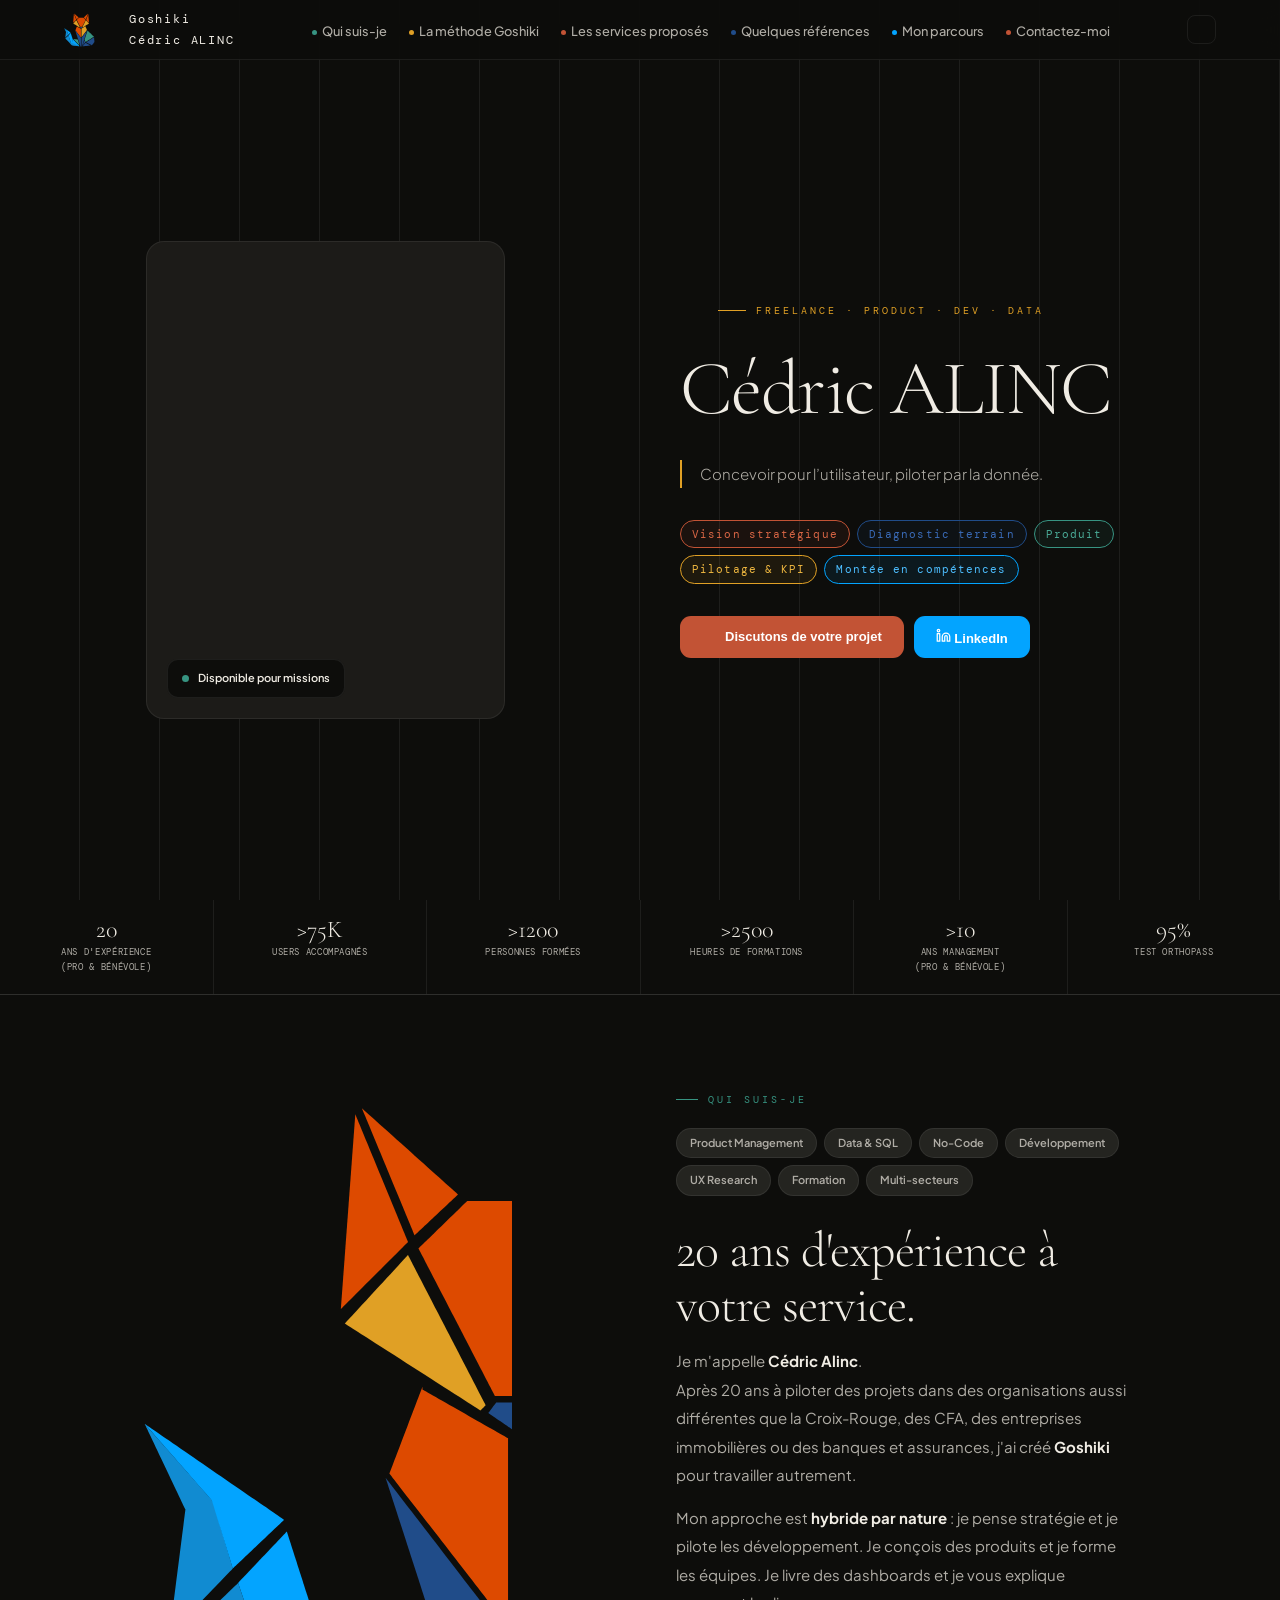
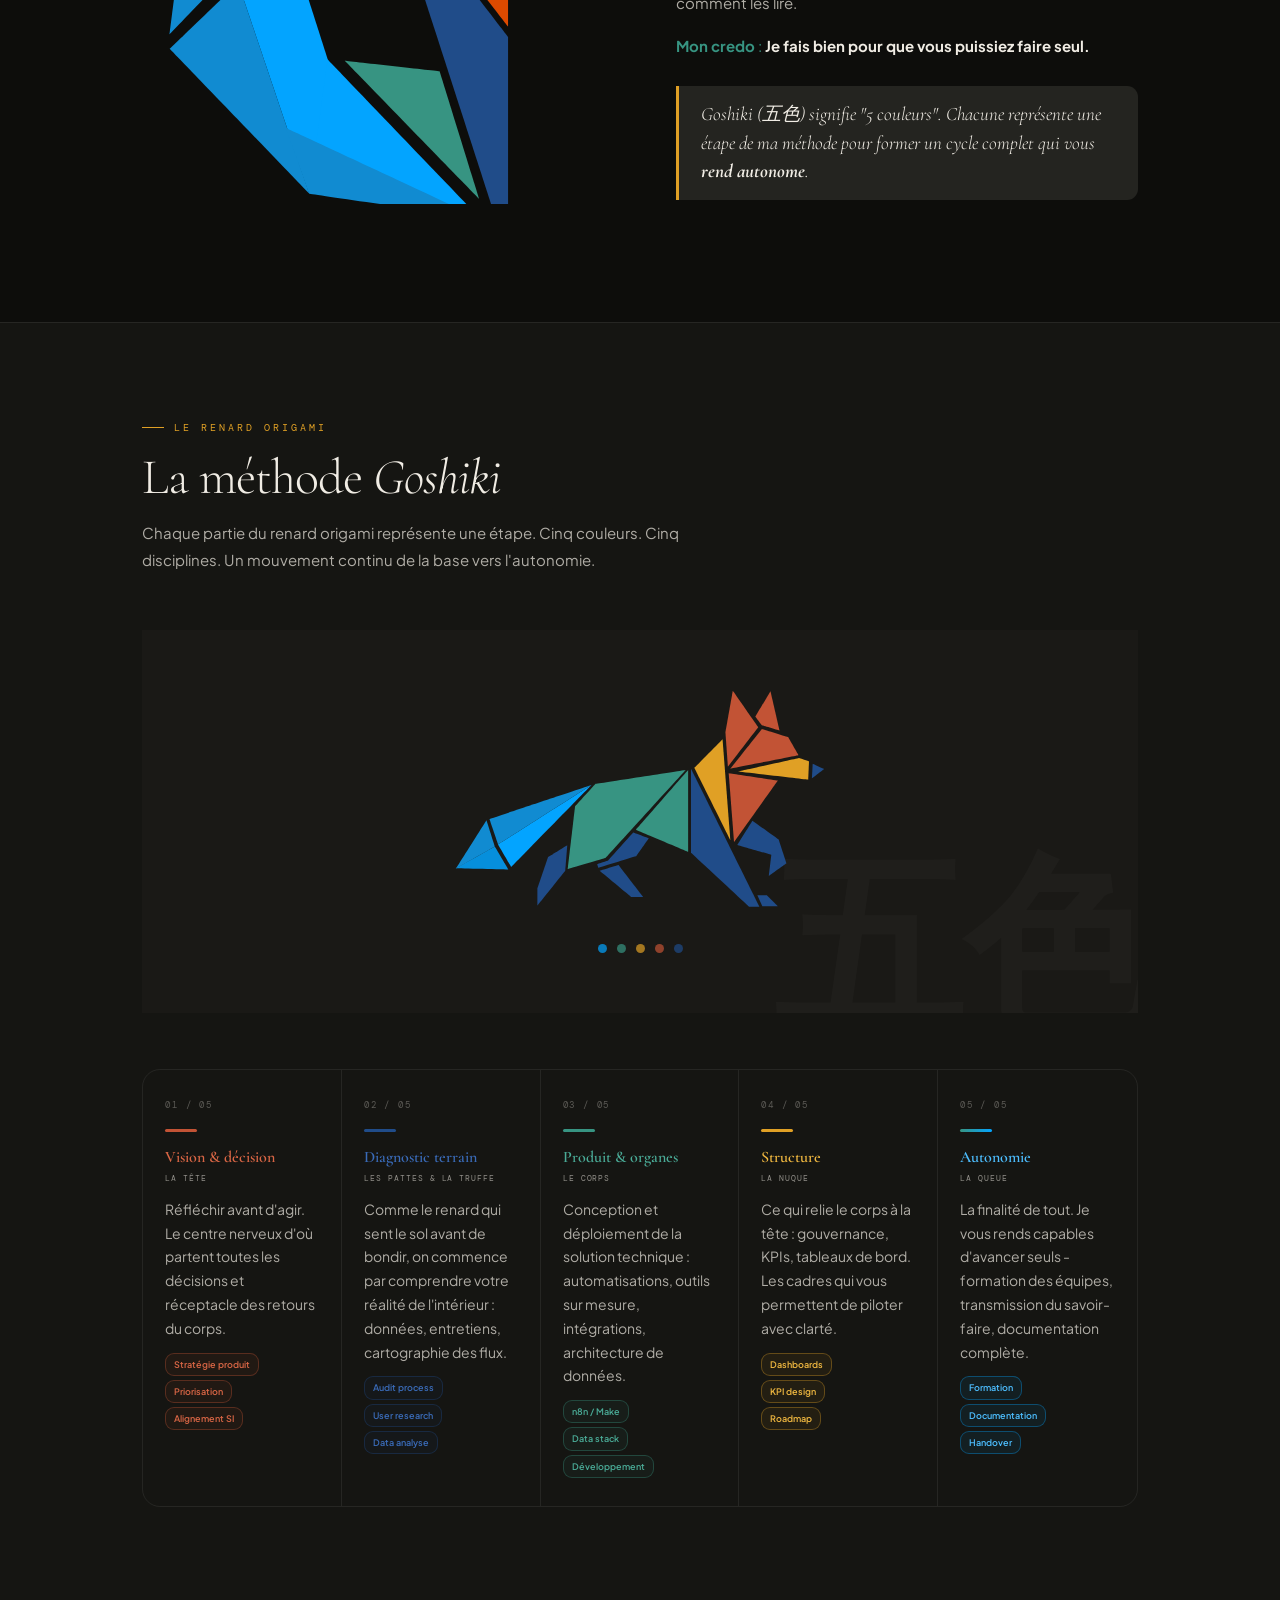
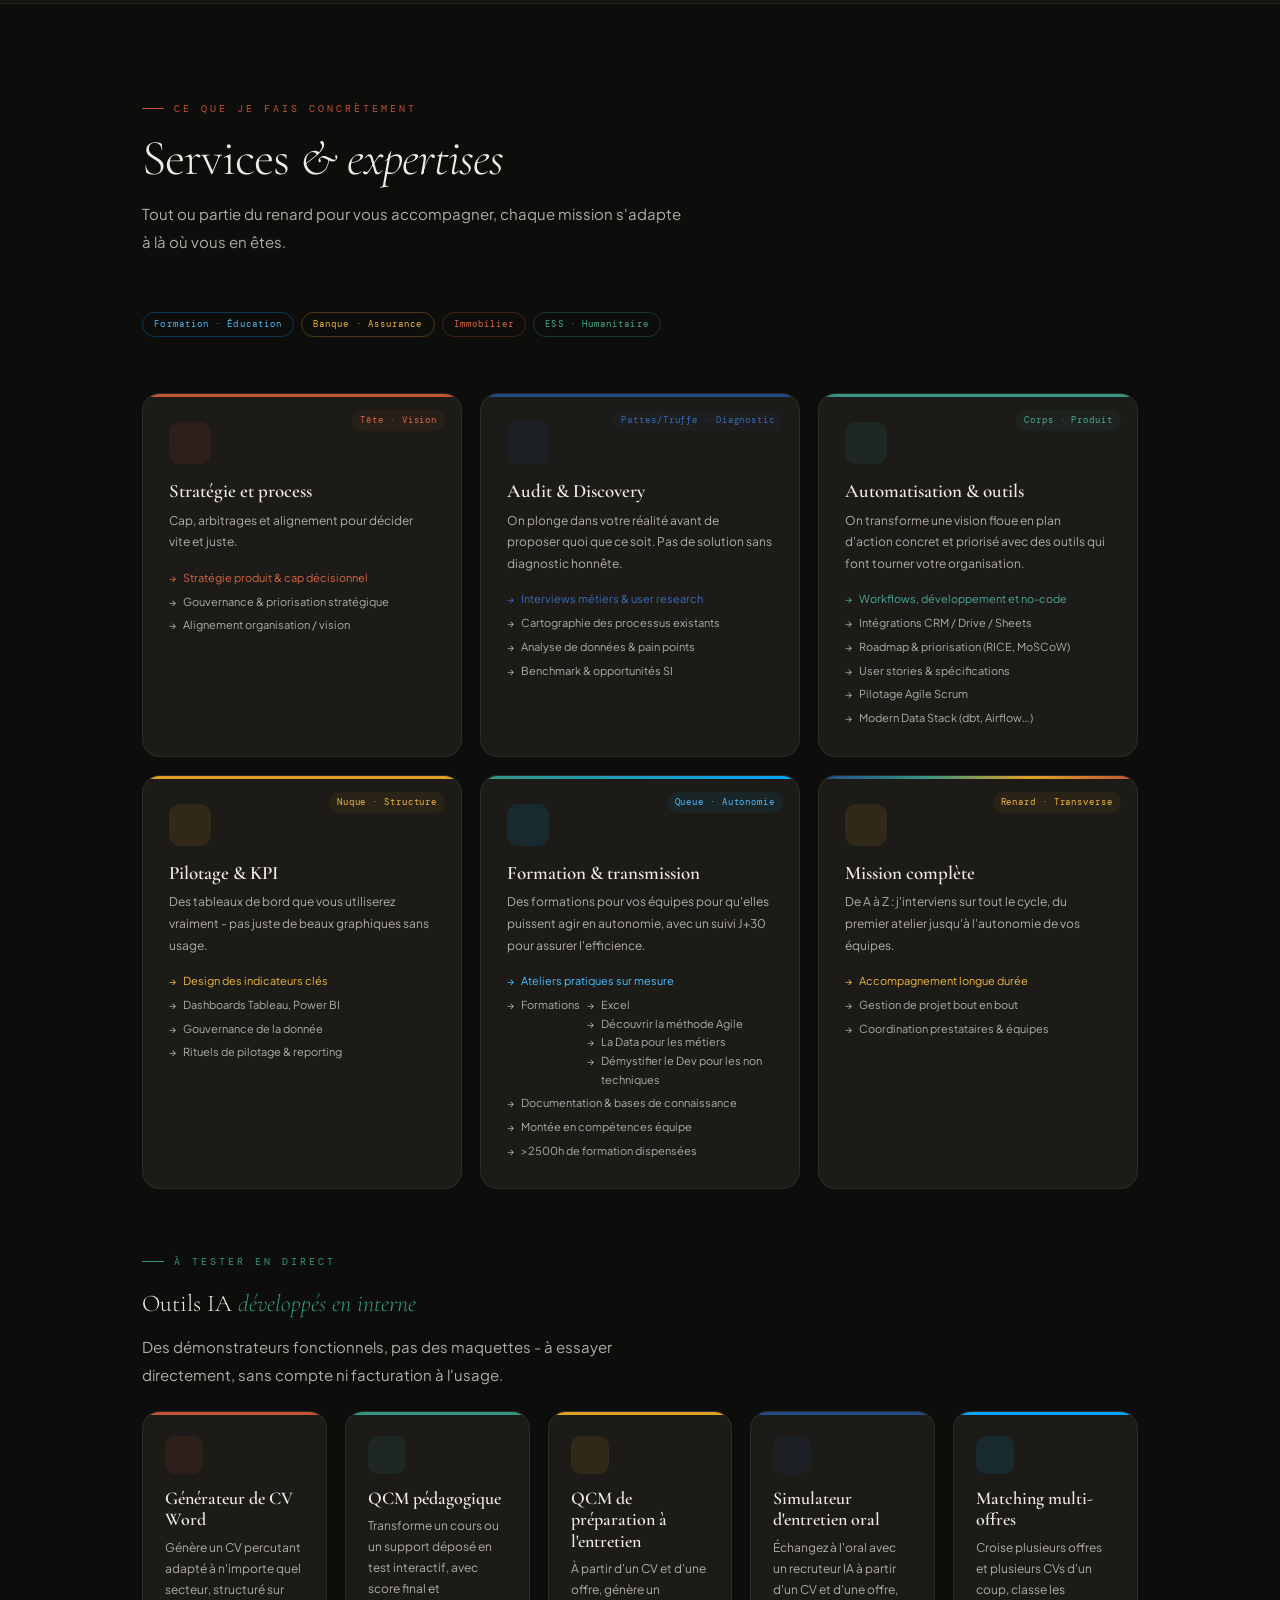
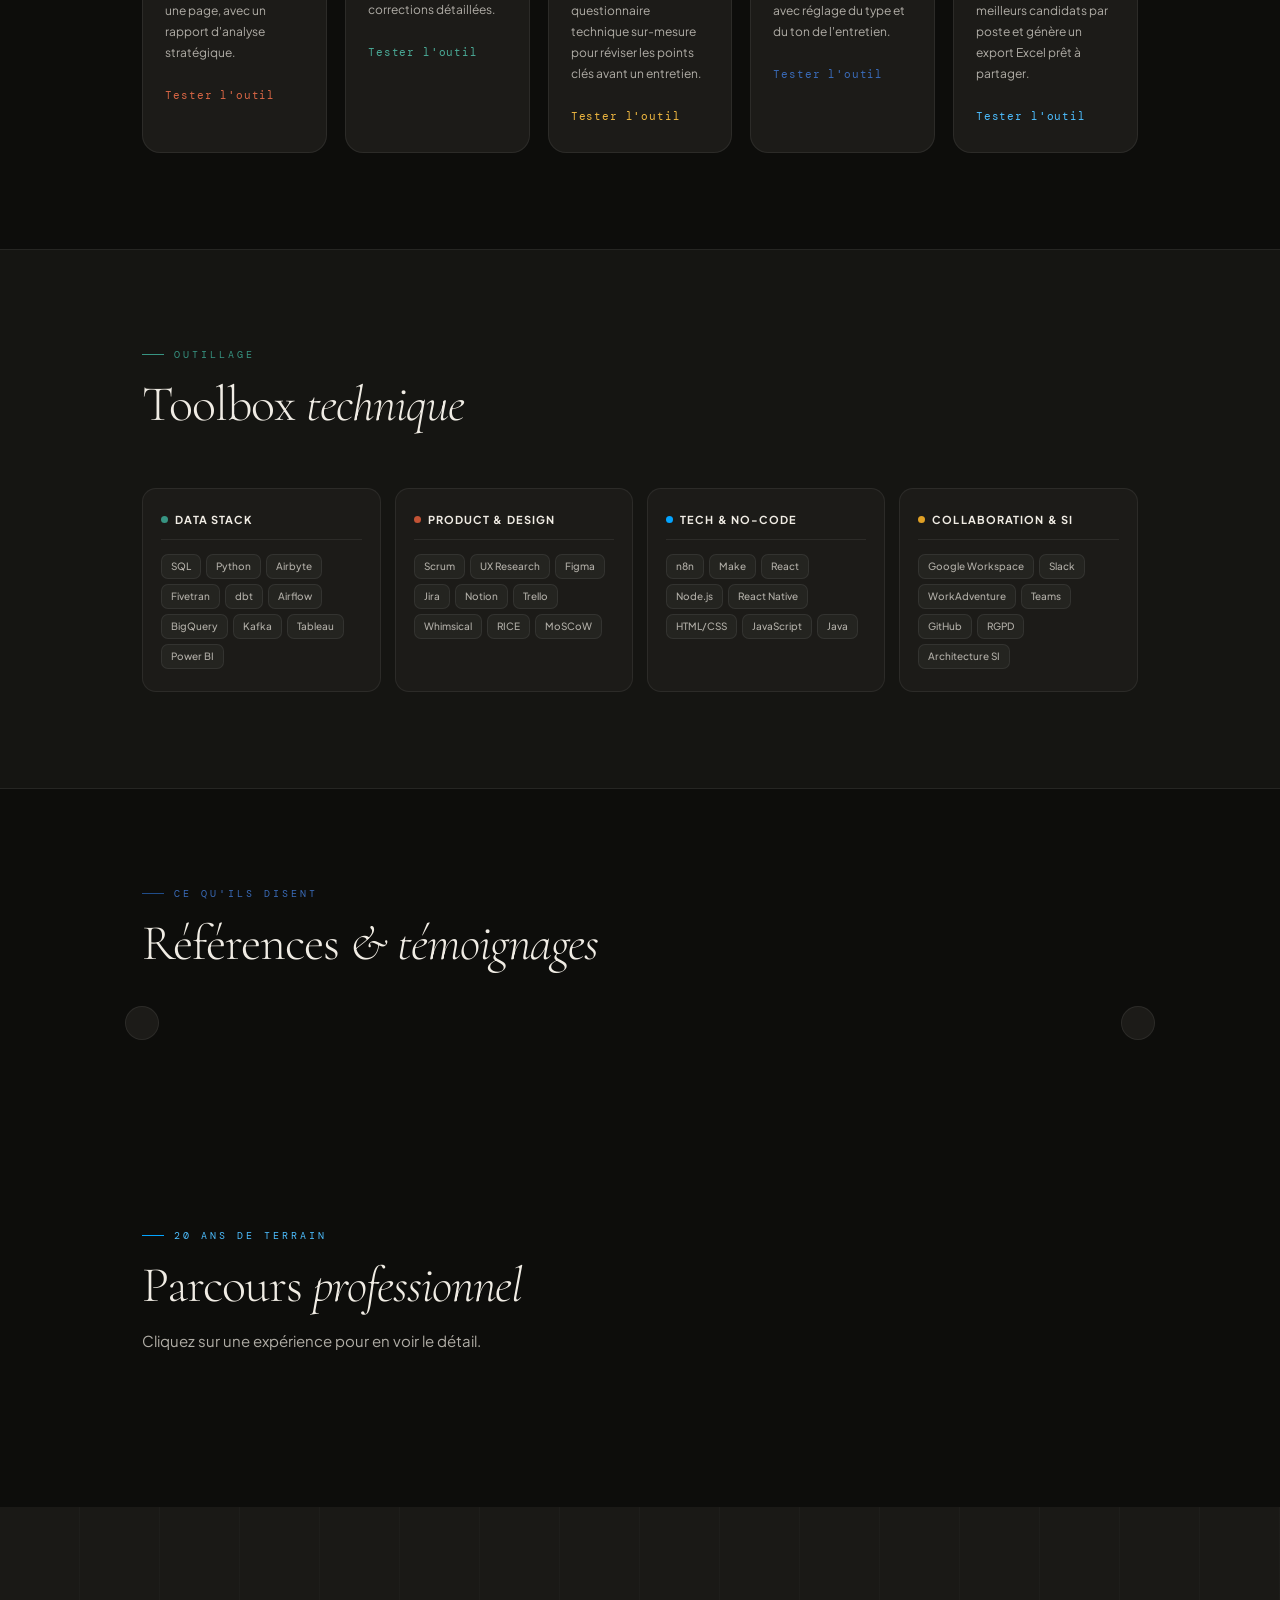
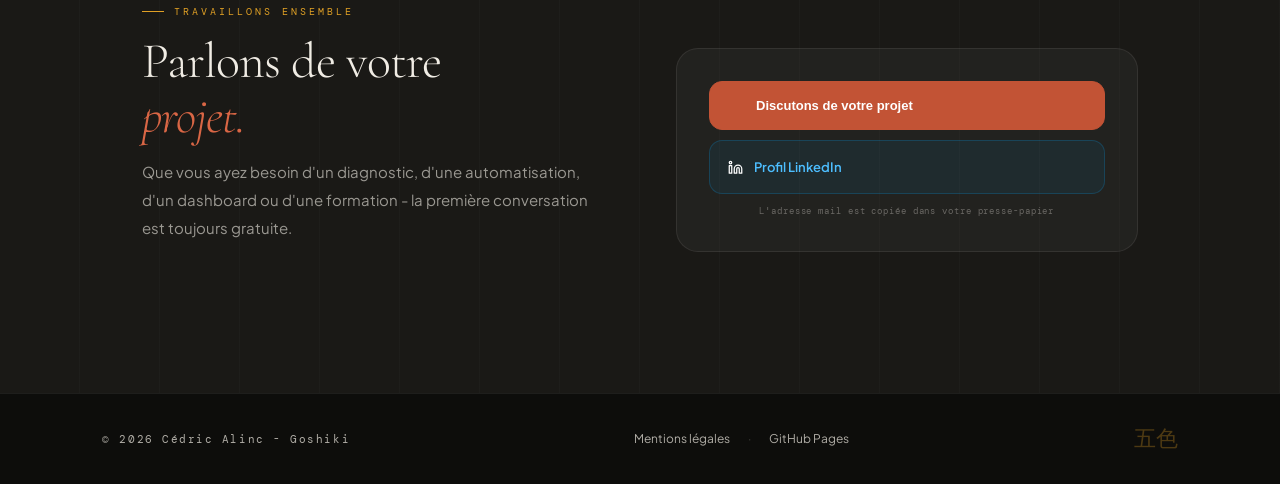
==== commit ba936c0f: "Update index.html" ====
--- a/index.html
+++ b/index.html
@@ -3,17 +3,14 @@
 <head>
 <meta charset="UTF-8">
 <meta name="viewport" content="width=device-width, initial-scale=1.0">
-<title>Matching Intelligent Multi-Offres & CV — Goshiki</title>
+<title>Goshiki - Cédric Alinc · Product Manager & Automatisation</title>
 <link rel="preconnect" href="https://fonts.googleapis.com">
 <link rel="preconnect" href="https://fonts.gstatic.com" crossorigin>
 <link href="https://fonts.googleapis.com/css2?family=Cormorant+Garamond:ital,wght@0,300;0,400;0,600;1,300;1,400&family=DM+Mono:wght@300;400&family=Plus+Jakarta+Sans:wght@300;400;600;800&display=swap" rel="stylesheet">
 <link rel="icon" type="image/svg+xml" href="https://raw.githubusercontent.com/cedricalinc/consultant-data-product/main/Goshiki_assis.svg">
 <script src="https://unpkg.com/lucide@latest"></script>
-<!-- Bibliothèques SheetJS, PDF.js, Mammoth -->
-<script src="https://cdnjs.cloudflare.com/ajax/libs/xlsx/0.18.5/xlsx.full.min.js"></script>
-<script src="https://cdnjs.cloudflare.com/ajax/libs/pdf.js/2.16.105/pdf.min.js"></script>
-<script src="https://cdnjs.cloudflare.com/ajax/libs/mammoth/1.6.0/mammoth.browser.min.js"></script>
 <style>
+/* ── TOKENS ── */
 :root {
   --bleu:#204c89; --bleu-l:#3a6bb8;
   --teal:#379482; --teal-l:#4aab97;
@@ -34,466 +31,1091 @@
   --tag-bg:#e8e4dc; --shadow:rgba(0,0,0,0.12);
 }
 *,*::before,*::after{box-sizing:border-box;margin:0;padding:0;}
-body{background:var(--bg);color:var(--text);font-family:'Plus Jakarta Sans',sans-serif;line-height:1.7;transition:background .3s,color .3s;min-height:100vh;}
+html{scroll-behavior:smooth;}
+body{background:var(--bg);color:var(--text);font-family:'Plus Jakarta Sans',sans-serif;line-height:1.7;overflow-x:hidden;transition:background .3s,color .3s;}
 a{text-decoration:none;color:inherit;}
-
-/* ── NAVBAR GOSHIKI ── */
-.navbar{position:fixed;top:0;left:0;width:100%;z-index:1000;padding:0 5%;background:var(--nav-bg);backdrop-filter:blur(12px);border-bottom:1px solid var(--border);display:flex;justify-content:space-between;align-items:center;height:75px;}
-.nav-brand{display:flex;align-items:center;gap:14px;}
-.nav-logo{width:36px;height:36px;object-fit:contain;}
-.nav-title{font-family:'Cormorant Garamond',serif;font-size:1.4rem;font-weight:600;color:var(--heading);}
-.nav-links{display:flex;align-items:center;gap:2rem;}
-.nav-links a{font-size:.9rem;font-weight:500;color:var(--text);transition:color .2s;display:flex;align-items:center;gap:6px;}
-.nav-links a:hover,.nav-links a.active{color:var(--azure);}
-.theme-toggle{background:var(--card);border:1px solid var(--border);color:var(--heading);width:38px;height:38px;border-radius:50%;display:flex;align-items:center;justify-content:center;cursor:pointer;}
-
-/* ── LAYOUT ── */
-.main-container{max-width:1200px;margin:0 auto;padding:110px 5% 80px;}
-.page-header{margin-bottom:2rem;text-align:center;}
-.page-header h1{font-family:'Cormorant Garamond',serif;font-size:2.5rem;font-weight:600;color:var(--heading);margin-bottom:.4rem;}
-.page-header p{font-size:1rem;color:var(--text);max-width:650px;margin:0 auto;}
-
-/* ── PANELS & CARDS ── */
-.panel{background:var(--card);border:1px solid var(--border);border-radius:16px;padding:2rem;box-shadow:0 10px 30px var(--shadow);margin-bottom:2rem;}
-.panel h3{font-family:'Cormorant Garamond',serif;font-size:1.5rem;font-weight:600;color:var(--heading);margin-bottom:1.2rem;display:flex;align-items:center;gap:10px;}
-
-.form-grid{display:grid;grid-template-columns:repeat(auto-fit,minmax(280px,1fr));gap:1.5rem;margin-bottom:1.5rem;}
-.form-group label{display:block;font-size:.85rem;font-weight:600;color:var(--heading);margin-bottom:.5rem;}
-.form-input,.file-drop{width:100%;background:var(--bg2);border:1px solid var(--border);border-radius:10px;padding:.8rem 1rem;color:var(--heading);font-family:'Plus Jakarta Sans',sans-serif;font-size:.9rem;outline:none;}
-.file-drop{border:2px dashed var(--border);text-align:center;cursor:pointer;transition:border-color .2s;padding:1.5rem;}
-.file-drop:hover{border-color:var(--azure);}
-
-.btn-primary{background:var(--azure);color:#fff;border:none;padding:.9rem 2rem;border-radius:10px;font-family:'Plus Jakarta Sans',sans-serif;font-weight:600;font-size:1rem;cursor:pointer;display:inline-flex;align-items:center;gap:8px;transition:background .2s;}
-.btn-primary:hover{background:var(--azure-l);}
-.btn-primary:disabled{opacity:0.5;cursor:not-allowed;}
-
-/* LOADER SPINNER */
-.loader-container{display:none;text-align:center;padding:3rem;}
-.spinner{width:45px;height:45px;border:3px solid var(--border);border-top-color:var(--azure);border-radius:50%;animation:spin 1s linear infinite;margin:0 auto 1rem;}
-@keyframes spin{to{transform:rotate(360deg);}}
-
-/* RESULTS */
-.results-section{display:none;}
-.offer-block{background:var(--bg2);border:1px solid var(--border);border-radius:12px;padding:1.5rem;margin-bottom:1.5rem;}
-.offer-block h4{font-family:'Cormorant Garamond',serif;font-size:1.3rem;color:var(--heading);margin-bottom:1rem;border-bottom:1px solid var(--border);padding-bottom:.5rem;}
-.top3-grid{display:grid;grid-template-columns:repeat(auto-fit,minmax(280px,1fr));gap:1rem;margin-bottom:1rem;}
-.top3-card{background:var(--card);border:1px solid var(--border);border-radius:10px;padding:1rem;}
-.top3-header{display:flex;justify-content:space-between;align-items:center;margin-bottom:.5rem;}
-.top3-name{font-weight:700;color:var(--heading);font-size:1rem;}
-.top3-score{font-family:'DM Mono',monospace;font-weight:700;color:var(--teal);background:var(--bg2);padding:.2rem .6rem;border-radius:6px;font-size:.9rem;}
-.top3-details{font-size:.85rem;display:flex;flex-direction:column;gap:.4rem;}
-
-.email-box{background:var(--card);border:1px solid var(--border);border-radius:10px;padding:.8rem 1rem;font-family:'DM Mono',monospace;font-size:.85rem;color:var(--azure);white-space:pre-wrap;margin-top:.4rem;word-break:break-all;}
+img{max-width:100%;display:block;}
+
+/* ── NAVBAR ── */
+.navbar{position:fixed;top:0;left:0;width:100%;z-index:1000;padding:0 5%;background:var(--nav-bg);backdrop-filter:blur(16px);border-bottom:1px solid var(--border);display:flex;align-items:center;justify-content:space-between;height:60px;}
+.nav-brand{font-family:'DM Mono',monospace;font-size:12px;letter-spacing:.15em;color:var(--heading);display:flex;align-items:center;gap:10px;white-space:nowrap;}
+.nav-brand .k{font-family:serif;font-size:15px;color:var(--or);opacity:.8;}
+.nav-links{display:flex;gap:2px;list-style:none;align-items:center;}
+.nav-links a{font-size:.8rem;font-weight:500;color:var(--text);padding:5px 10px;border-radius:7px;position:relative;transition:color .3s;white-space:nowrap;}
+.nav-links a:hover{color:var(--heading);}
+.nav-links a.act{color:#000;position: relative;z-index: 1;}
+.nav-links a.act::before{content: '';
+    position: absolute;
+    inset: 0;
+    background: var(--or);
+    opacity: .4;
+    border-radius: 7px;
+    border: 1px solid rgba(224,160,37,.2);
+    animation: rr .3s cubic-bezier(.77,0,.175,1) forwards;
+    transform-origin: left;
+    /* AJOUT ICI */
+    z-index: -1;}
+@keyframes rr{from{opacity:0;transform:scaleX(0)}to{opacity:1;transform:scaleX(1)}}
+.ndot{display:inline-block;width:5px;height:5px;border-radius:50%;margin-right:5px;vertical-align:middle;}
+.theme-btn{background:none;border:1px solid var(--border);color:var(--heading);padding:6px;border-radius:8px;cursor:pointer;display:flex;align-items:center;transition:.3s;flex-shrink:0;}
+.theme-btn:hover{border-color:var(--or);color:var(--or);}
+.hamburger{display:none;flex-direction:column;gap:4px;background:none;border:none;cursor:pointer;padding:4px;}
+.hamburger span{display:block;width:20px;height:2px;background:var(--heading);border-radius:2px;transition:.3s;}
+.mob-menu{display:none;position:fixed;top:60px;left:0;width:100%;background:var(--nav-bg);backdrop-filter:blur(16px);border-bottom:1px solid var(--border);padding:14px 5% 18px;z-index:999;flex-direction:column;gap:4px;}
+.mob-menu.open{display:flex;}
+.mob-menu a{display:flex;align-items:center;gap:10px;font-size:.9rem;font-weight:500;color:var(--text);padding:9px 14px;border-radius:9px;transition:.2s;}
+.mob-menu a:hover,.mob-menu a.act{background:var(--tag-bg);color:var(--heading);opacity:.5}
+
+/* ── HERO ── */
+.hero {
+  min-height: 100vh;
+  display: grid;
+  grid-template-columns: 1fr 1fr;
+  padding-top: 60px;
+  position: relative;
+  overflow: hidden;
+}
+.hero::before {
+  content: '';
+  position: absolute;
+  inset: 0;
+  background: repeating-linear-gradient(90deg, transparent, transparent 79px, var(--border) 79px, var(--border) 80px);
+  pointer-events: none;
+  z-index: 0;
+}
+
+/* Colonne gauche = la photo */
+.hero > div:first-child {
+  display: flex;
+  align-items: center;
+  justify-content: center;
+  padding: 80px 40px 80px 8%;
+  position: relative;
+  z-index: 1;
+}
+
+
+.hero-left {
+  padding: 72px 8% 72px 40px;
+  display: flex;
+  flex-direction: column;
+  justify-content: center;
+  gap: 32px;
+  position: relative;
+  z-index: 1;
+}
+.eyebrow{font-family:'DM Mono',monospace;font-size:10px;letter-spacing:.3em;text-transform:uppercase;display:flex;align-items:center;gap:10px;}
+.eyebrow::before{content:'';display:block;width:28px;height:1px;}
+.hero-name{font-family:'Cormorant Garamond',serif;font-size:clamp(46px,6vw,84px);font-weight:300;line-height:1.0;letter-spacing:-.02em;color:var(--heading);}
+.hero-name em{font-style:italic;color:var(--corail);display:block;}
+.hero-desc{font-size:15px;font-weight:300;color:var(--text);max-width:400px;line-height:1.85;border-left:2px solid var(--or);padding-left:18px;}
+.hero-tags{display:flex;flex-wrap:wrap;gap:7px;}
+.htag{font-family:'DM Mono',monospace;font-size:11px;letter-spacing:.1em;padding:4px 11px;border-radius:20px;border:1px solid;transition:.3s;}
+.htag:hover{transform:translateY(-2px);}
+.t-b{color:var(--bleu-l);border-color:var(--bleu);background:rgba(32,76,137,.08);}
+.t-t{color:var(--teal-l);border-color:var(--teal);background:rgba(55,148,130,.08);}
+.t-o{color:var(--or-l);border-color:var(--or);background:rgba(224,160,37,.08);}
+.t-c{color:var(--corail-l);border-color:var(--corail);background:rgba(194,83,53,.08);}
+.t-a{color:var(--azure-l);border-color:var(--azure);background:rgba(3,164,255,.08);}
+.hero-cta{display:flex;flex-wrap:wrap;gap:10px;}
+.btn-p{display:inline-flex;align-items:center;gap:8px;background:var(--corail);color:#fff;padding:12px 22px;border-radius:11px;font-size:13px;font-weight:600;transition:.3s;border:none;cursor:pointer;}
+.btn-p:hover{transform:translateY(-3px);box-shadow:0 8px 24px rgba(194,83,53,.35);filter:brightness(1.1);}
+.btn-s{display:inline-flex;align-items:center;gap:8px;background:transparent;color:var(--heading);padding:12px 22px;border-radius:11px;font-size:13px;font-weight:600;border:1px solid var(--border);transition:.3s;}
+.btn-s:hover{border-color:var(--or);color:var(--or);transform:translateY(-3px);}
+.hero-right{background:#1a1916;display:flex;flex-direction:column;align-items:center;justify-content:center;padding:60px 40px;position:relative;overflow:hidden;}
+.hero-right::after{content:'五色';position:absolute;bottom:-30px;right:-15px;font-family:serif;font-size:190px;font-weight:600;color:rgba(255,255,255,.025);line-height:1;pointer-events:none;}
+.logo-hero{width:100%;max-width:370px;animation:float 7s ease-in-out infinite;position:relative;z-index:1;}
+@keyframes float{0%,100%{transform:translateY(0)}50%{transform:translateY(-13px)}}
+.hero-pal{display:flex;gap:10px;margin-top:36px;position:relative;z-index:1;}
+.pdot{width:9px;height:9px;border-radius:50%;opacity:.7;transition:.3s;cursor:default;}
+.pdot:hover{transform:scale(1.6);opacity:1;}
+.stats-bar{display:grid;grid-template-columns:repeat(6,1fr);gap:1px;background:var(--border);border:1px solid var(--border);}
+.stat-i{background:var(--bg);padding:18px 12px;text-align:center;}
+.stat-i strong{display:block;font-family:'Cormorant Garamond',serif;font-size:24px;font-weight:300;color:var(--heading);line-height:1;}
+.stat-i span{display:block;font-size:9px;letter-spacing:.07em;font-family:'DM Mono',monospace;color:var(--text);margin-top:3px;text-transform:uppercase;}
+
+/* ── SECTIONS ── */
+.sec{padding:96px 8%;max-width:1200px;margin:0 auto;}
+.bg-alt{background:var(--bg2);border-top:1px solid var(--border);border-bottom:1px solid var(--border);}
+.bg-dark{background:#1a1916;}
+.sec-inner{max-width:1200px;margin:0 auto;padding:96px 8%;}
+.ey{font-family:'DM Mono',monospace;font-size:10px;letter-spacing:.3em;text-transform:uppercase;margin-bottom:14px;display:flex;align-items:center;gap:10px;}
+.ey-line{display:block;width:22px;height:1px;}
+.sec-title{font-family:'Cormorant Garamond',serif;font-size:clamp(30px,4vw,50px);font-weight:300;letter-spacing:-.02em;color:var(--heading);line-height:1.1;margin-bottom:14px;}
+.sec-title em{font-style:italic;}
+.sec-sub{font-size:15px;color:var(--text);max-width:540px;line-height:1.85;margin-bottom:56px;}
+.reveal{opacity:0;transform:translateY(26px);transition:opacity .7s ease,transform .7s ease;}
+.reveal.vis{opacity:1;transform:none;}
+
+/* ── À PROPOS ── */
+.apropos-grid{display:grid;grid-template-columns:1fr 1fr;gap:72px;align-items:center;}
+
+.photo-wrap {
+  width: 100%;
+  max-width: min(720px, 28vw);   /* ← s'adapte au viewport */
+  aspect-ratio: 3/4;
+  border-radius: 18px;
+  overflow: hidden;
+  background: var(--card);
+  border: 1px solid var(--border);
+  position: relative;
+  display: flex;
+  align-items: center;
+  justify-content: center;
+}
+.photo-wrap img{width:100%;height:100%;object-fit:cover;}
+.av-badge{position:absolute;bottom:20px;left:20px;background:var(--bg);border:1px solid var(--border);border-radius:11px;padding:9px 14px;display:flex;align-items:center;gap:9px;font-size:11px;backdrop-filter:blur(8px);}
+.pulse-d{width:7px;height:7px;border-radius:50%;background:var(--teal);animation:pd 2s infinite;}
+@keyframes pd{0%,100%{box-shadow:0 0 0 3px rgba(55,148,130,.25)}50%{box-shadow:0 0 0 6px rgba(55,148,130,.1)}}
+.quote-block{font-family:'Cormorant Garamond',serif;font-size:19px;font-style:italic;font-weight:300;color:var(--heading);border-left:3px solid var(--or);padding:14px 22px;margin:26px 0;background:var(--tag-bg);border-radius:0 11px 11px 0;line-height:1.5;}
+.apropos-p{font-size:15px;line-height:1.9;color:var(--text);margin-bottom:14px;}
+.chip{font-size:11px;font-weight:600;padding:5px 13px;border-radius:20px;background:var(--tag-bg);color:var(--text);border:1px solid var(--border);}
+.chips{display:flex;flex-wrap:wrap;gap:7px;margin-top:20px;}
+
+/* ── MÉTHODE ── */
+.m-grid{display:grid;grid-template-columns:repeat(5,1fr);border:1px solid var(--border);border-radius:18px;overflow:hidden;margin-top:56px;}
+.m-step{padding:28px 22px;border-right:1px solid var(--border);transition:background .3s;}
+.m-step:last-child{border-right:none;}
+.m-step:hover{background:var(--card);}
+.m-num{font-family:'DM Mono',monospace;font-size:9px;letter-spacing:.2em;color:var(--text);opacity:.45;margin-bottom:16px;}
+.m-bar{height:3px;border-radius:2px;margin-bottom:16px;width:32px;}
+.m-title{font-family:'Cormorant Garamond',serif;font-size:16px;font-weight:600;line-height:1.2;margin-bottom:5px;}
+.m-part{font-family:'DM Mono',monospace;font-size:8px;letter-spacing:.12em;text-transform:uppercase;margin-bottom:12px;opacity:.8;}
+.m-body{font-size:14px;line-height:1.7;color:var(--text);}
+.m-svcs{margin-top:12px;display:flex;flex-direction:column;gap:4px;}
+.msvc{font-size:9px;font-weight:600;padding:3px 8px;border-radius:9px;display:inline-flex;border:1px solid;width:fit-content;}
+.s-b{color:var(--bleu-l);border-color:rgba(32,76,137,.35);background:rgba(32,76,137,.07);}
+.s-t{color:var(--teal-l);border-color:rgba(55,148,130,.35);background:rgba(55,148,130,.07);}
+.s-o{color:var(--or-l);border-color:rgba(224,160,37,.35);background:rgba(224,160,37,.07);}
+.s-c{color:var(--corail-l);border-color:rgba(194,83,53,.35);background:rgba(194,83,53,.07);}
+.s-a{color:var(--azure-l);border-color:rgba(3,164,255,.35);background:rgba(3,164,255,.07);}
+.m1 .m-bar{background:var(--bleu);} .m1 .m-title{color:var(--bleu-l);}
+.m2 .m-bar{background:var(--teal);} .m2 .m-title{color:var(--teal-l);}
+.m3 .m-bar{background:var(--or);}   .m3 .m-title{color:var(--or-l);}
+.m4 .m-bar{background:var(--corail);} .m4 .m-title{color:var(--corail-l);}
+.m5 .m-bar{background:linear-gradient(90deg,var(--teal),var(--azure));} .m5 .m-title{color:var(--azure-l);}
+
+/* ── SERVICES ── */
+.svc-grid{display:grid;grid-template-columns:repeat(3,1fr);gap:18px;margin-top:56px;}
+.svc-card{background:var(--card);border:1px solid var(--border);border-radius:18px;padding:28px 26px;position:relative;overflow:hidden;transition:transform .3s,box-shadow .3s,border-color .3s;}
+.svc-card::before{content:'';position:absolute;top:0;left:0;width:100%;height:3px;}
+.svc-card:hover{transform:translateY(-5px);box-shadow:0 18px 36px var(--shadow);}
+.sc-b::before{background:var(--bleu);} .sc-b:hover{border-color:rgba(32,76,137,.35);}
+.sc-t::before{background:var(--teal);} .sc-t:hover{border-color:rgba(55,148,130,.35);}
+.sc-o::before{background:var(--or);} .sc-o:hover{border-color:rgba(224,160,37,.35);}
+.sc-c::before{background:var(--corail);} .sc-c:hover{border-color:rgba(194,83,53,.35);}
+.sc-a::before{background:linear-gradient(90deg,var(--teal),var(--azure));} .sc-a:hover{border-color:rgba(3,164,255,.35);}
+.sc-m::before{background:linear-gradient(90deg,var(--bleu),var(--teal),var(--or),var(--corail));} .sc-m:hover{border-color:rgba(224,160,37,.35);}
+.svc-icon{width:42px;height:42px;border-radius:11px;display:flex;align-items:center;justify-content:center;margin-bottom:16px;}
+.si-b{background:rgba(32,76,137,.1);color:var(--bleu-l);}
+.si-t{background:rgba(55,148,130,.1);color:var(--teal-l);}
+.si-o{background:rgba(224,160,37,.1);color:var(--or-l);}
+.si-c{background:rgba(194,83,53,.1);color:var(--corail-l);}
+.si-a{background:rgba(3,164,255,.1);color:var(--azure-l);}
+.si-m{background:rgba(224,160,37,.1);color:var(--or-l);}
+.svc-mtag{position:absolute;top:16px;right:16px;font-family:'DM Mono',monospace;font-size:9px;letter-spacing:.1em;padding:3px 8px;border-radius:20px;}
+.svc-title{font-family:'Cormorant Garamond',serif;font-size:19px;font-weight:600;color:var(--heading);margin-bottom:7px;line-height:1.2;}
+.svc-body{font-size:12px;line-height:1.8;color:var(--text);margin-bottom:16px;}
+.svc-list{list-style:none;display:flex;flex-direction:column;gap:5px;}
+.svc-list li{font-size:11px;color:var(--text);display:flex;align-items:flex-start;gap:7px;}
+.svc-list li::before{content:'→';flex-shrink:0;font-size:10px;margin-top:1px;}
+
+/* ── TOOL CARDS (outils IA) ── */
+.tool-grid{display:grid;grid-template-columns:repeat(5,1fr);gap:18px;margin-top:22px;}
+.tool-card{display:block;background:var(--card);border:1px solid var(--border);border-radius:18px;padding:24px 22px;position:relative;overflow:hidden;transition:transform .3s,box-shadow .3s,border-color .3s;}
+.tool-card::before{content:'';position:absolute;top:0;left:0;width:100%;height:3px;}
+.tool-card:hover{transform:translateY(-5px);box-shadow:0 18px 36px var(--shadow);}
+.tc-b::before{background:var(--bleu);} .tc-b:hover{border-color:rgba(32,76,137,.35);}
+.tc-t::before{background:var(--teal);} .tc-t:hover{border-color:rgba(55,148,130,.35);}
+.tc-o::before{background:var(--or);} .tc-o:hover{border-color:rgba(224,160,37,.35);}
+.tc-c::before{background:var(--corail);} .tc-c:hover{border-color:rgba(194,83,53,.35);}
+.tc-a::before{background:var(--azure);} .tc-a:hover{border-color:rgba(3,164,255,.35);}
+.tool-icon{width:38px;height:38px;border-radius:10px;display:flex;align-items:center;justify-content:center;margin-bottom:14px;}
+.ti-b{background:rgba(32,76,137,.1);color:var(--bleu-l);}
+.ti-t{background:rgba(55,148,130,.1);color:var(--teal-l);}
+.ti-o{background:rgba(224,160,37,.1);color:var(--or-l);}
+.ti-c{background:rgba(194,83,53,.1);color:var(--corail-l);}
+.ti-a{background:rgba(3,164,255,.1);color:var(--azure-l);}
+.tool-title{font-family:'Cormorant Garamond',serif;font-size:18px;font-weight:600;color:var(--heading);margin-bottom:6px;line-height:1.2;}
+.tool-body{font-size:12px;line-height:1.75;color:var(--text);margin-bottom:16px;}
+.tool-cta{font-family:'DM Mono',monospace;font-size:10.5px;letter-spacing:.08em;display:inline-flex;align-items:center;gap:5px;}
+
+/* ── TOOLBOX ── */
+.tb-grid{display:grid;grid-template-columns:repeat(4,1fr);gap:14px;margin-top:56px;}
+.tb-group{background:var(--card);border:1px solid var(--border);border-radius:14px;padding:22px 18px;}
+.tb-title{display:flex;align-items:center;gap:7px;font-size:11px;font-weight:700;text-transform:uppercase;letter-spacing:.1em;color:var(--heading);margin-bottom:14px;padding-bottom:10px;border-bottom:1px solid var(--border);}
+.tb-dot{width:7px;height:7px;border-radius:50%;flex-shrink:0;}
+.tags{display:flex;flex-wrap:wrap;gap:5px;}
+.tag{font-size:10px;font-weight:500;padding:3px 9px;border-radius:7px;background:var(--tag-bg);border:1px solid var(--border);color:var(--text);transition:.2s;}
+.tag:hover{color:var(--heading);border-color:rgba(224,160,37,.35);}
+
+/* ── RECO ── */
+.rf-row{display:flex;flex-wrap:wrap;gap:7px;margin-bottom:26px;}
+.rfbtn{font-size:11px;font-weight:600;padding:6px 14px;border-radius:20px;border:1px solid var(--border);background:var(--tag-bg);color:var(--text);cursor:pointer;transition:.2s;}
+.rfbtn:hover{border-color:var(--or);color:var(--or);}
+.rfbtn.on{background:var(--or);color:#1a1916;border-color:var(--or);}
+.reco-wrap{position:relative;width:100%;display:flex;align-items:center;}
+.reco-track{display:flex;gap:14px;overflow-x:auto;scroll-behavior:smooth;padding:6px 4px 18px;scrollbar-width:none;width:100%;}
+.reco-track::-webkit-scrollbar{display:none;}
+.reco-card{flex:0 0 290px;background:var(--card);border:1px solid var(--border);border-radius:16px;padding:22px;display:flex;flex-direction:column;transition:border-color .3s,transform .3s;}
+.reco-card:hover{transform:translateY(-4px);border-color:rgba(224,160,37,.3);}
+.reco-h{display:flex;align-items:center;gap:10px;margin-bottom:14px;}
+.reco-av{width:42px;height:42px;border-radius:50%;object-fit:cover;border:2px solid var(--border);flex-shrink:0;}
+.reco-name{font-size:13px;font-weight:700;color:var(--heading);transition:.2s;}
+.reco-name:hover{color:var(--or);}
+.reco-role{font-size:10px;color:var(--text);line-height:1.4;margin-top:2px;}
+.reco-txt{font-size:12px;line-height:1.7;color:var(--text);font-style:italic;flex:1;}
+.reco-tags{display:flex;flex-wrap:wrap;gap:4px;margin-top:14px;}
+.reco-tag{font-size:9px;font-weight:600;padding:2px 8px;border-radius:20px;background:var(--tag-bg);border:1px solid var(--border);color:var(--text);}
+.rnav{width:34px;height:34px;border-radius:50%;background:var(--card);border:1px solid var(--border);color:var(--heading);display:flex;align-items:center;justify-content:center;cursor:pointer;transition:.2s;z-index:10;position:absolute;}
+.rnav:hover{background:var(--or);color:#1a1916;border-color:var(--or);}
+.rp{left:-17px;} .rn{right:-17px;}
+
+/* ── PARCOURS ── */
+.parc-grid{display:grid;grid-template-columns:1fr 1fr;gap:14px;margin-top:56px;}
+.exp-card{background:var(--card);border:1px solid var(--border);border-radius:16px;padding:26px 28px;cursor:pointer;transition:.3s;position:relative;overflow:hidden;}
+.exp-card::before{content:'';position:absolute;left:0;top:0;bottom:0;width:3px;}
+.exp-card:hover{transform:translateX(6px);}
+.e-b::before{background:var(--bleu);} .e-b:hover{border-color:rgba(32,76,137,.35);}
+.e-t::before{background:var(--teal);} .e-t:hover{border-color:rgba(55,148,130,.35);}
+.e-o::before{background:var(--or);}   .e-o:hover{border-color:rgba(224,160,37,.35);}
+.e-c::before{background:var(--corail);} .e-c:hover{border-color:rgba(194,83,53,.35);}
+.e-yr{font-family:'DM Mono',monospace;font-size:10px;letter-spacing:.12em;color:var(--text);opacity:.55;}
+.e-title{font-family:'Cormorant Garamond',serif;font-size:19px;font-weight:600;color:var(--heading);margin:8px 0 3px;}
+.e-sub{font-size:12px;color:var(--text);font-style:italic;margin-bottom:10px;}
+.e-hint{font-family:'DM Mono',monospace;font-size:9px;letter-spacing:.1em;text-transform:uppercase;color:var(--text);opacity:.45;margin-top:12px;transition:opacity .2s;}
+.exp-card:hover .e-hint{opacity:.9;}
+
+/* ── CONTACT ── */
+.contact-inner{display:grid;grid-template-columns:1fr 1fr;gap:72px;align-items:center;}
+.cbtn{display:flex;align-items:center;gap:11px;padding:15px 18px;border-radius:13px;font-size:13px;font-weight:600;transition:.3s;cursor:pointer;border:1px solid;width:100%;margin-bottom:10px;}
+.cb-mail{background:var(--corail);color:#fff;border-color:var(--corail);}
+.cb-mail:hover{filter:brightness(1.1);transform:translateX(4px);}
+.cb-li{background:rgba(3,164,255,.07);color:var(--azure-l);border-color:rgba(3,164,255,.2);}
+.cb-li:hover{background:rgba(3,164,255,.13);transform:translateX(4px);}
+.contact-card{background:rgba(255,255,255,.04);border:1px solid rgba(255,255,255,.08);border-radius:22px;padding:32px;}
+
+/* ── FOOTER ── */
+footer{background:var(--bg);border-top:1px solid var(--border);padding:26px 8%;display:flex;align-items:center;justify-content:space-between;flex-wrap:wrap;gap:14px;}
+
+/* ── MODAL ── */
+.modal-ov{position:fixed;inset:0;background:rgba(0,0,0,.8);backdrop-filter:blur(8px);z-index:2000;display:none;align-items:center;justify-content:center;padding:20px;}
+.modal-ov.open{display:flex;}
+.modal-box{background:var(--card);border:1px solid var(--border);border-radius:22px;padding:32px;max-width:580px;width:100%;max-height:84vh;overflow-y:auto;position:relative;box-shadow:0 24px 60px rgba(0,0,0,.4);}
+.m-close{position:absolute;top:14px;right:14px;background:var(--tag-bg);border:1px solid var(--border);color:var(--text);width:30px;height:30px;border-radius:7px;display:flex;align-items:center;justify-content:center;cursor:pointer;transition:.2s;}
+.m-close:hover{background:var(--or);color:#1a1916;}
+.m-cta{width:100%;background:var(--tag-bg);border:1px solid var(--border);color:var(--heading);padding:12px;border-radius:11px;font-size:13px;font-weight:600;cursor:pointer;margin-top:22px;transition:.2s;}
+.m-cta:hover{background:var(--or);color:#1a1916;}
+.m-list{list-style:none;display:flex;flex-direction:column;gap:7px;}
+.m-list li{font-size:13px;line-height:1.6;padding-left:18px;position:relative;transition:.2s;}
+.m-list li::before{content:'→';position:absolute;left:0;font-size:11px;}
+.m-list li:hover{transform:translateX(4px);color:var(--heading);}
+
+/* ── RESPONSIVE ── */
+@media(max-width:1024px){
+  .m-grid{grid-template-columns:repeat(3,1fr);}
+  .m-step:nth-child(3){border-right:none;}
+  .m-step:nth-child(4),.m-step:nth-child(5){border-top:1px solid var(--border);}
+  .tb-grid{grid-template-columns:repeat(2,1fr);}
+  .svc-grid{grid-template-columns:repeat(2,1fr);}
+  .tool-grid{grid-template-columns:repeat(2,1fr);}
+}
+@media(max-width:900px){
+  @media(max-width: 900px) {
+  .hero { grid-template-columns: 1fr; }
+  .hero > div:first-child {padding: 30px 6% 20px;}
+  .photo-wrap {max-width: 80vw;aspect-ratio: 3/4;}
+  .hero-left { padding: 10px 6% 56px; }
+  .hero-right{min-height:48vw;padding:36px;}
+  .apropos-grid,.contact-inner{grid-template-columns:1fr!important;gap:36px!important;}
+  .photo-wrap{aspect-ratio:16/9;max-height:280px;}
+  .parc-grid{grid-template-columns:1fr;}
+  .stats-bar{grid-template-columns:repeat(3,1fr);}
+  .av-badge{bottom:0px;}
+}
+@media(max-width:768px){
+  .nav-links{display:none;}
+  .hamburger{display:flex;}
+  .hero-left{gap:22px;padding:66px 5% 52px;}
+  .m-grid{grid-template-columns:1fr 1fr;}
+  .m-step:nth-child(2),.m-step:nth-child(4){border-right:none;}
+  .m-step:nth-child(3),.m-step:nth-child(4),.m-step:nth-child(5){border-top:1px solid var(--border);}
+  .svc-grid,.tb-grid{grid-template-columns:1fr;}
+  .tool-grid{grid-template-columns:1fr;}
+  .sec{padding:64px 5%;}
+  .sec-inner{padding:64px 5%;}
+  .rnav{display:none;}
+  .reco-card{flex:0 0 84%;}
+  footer{flex-direction:column;align-items:center;text-align:center;}
+}
+@media(max-width:480px){
+  .hero-name{font-size:clamp(34px,10vw,50px);}
+  .stats-bar{grid-template-columns:repeat(2,1fr);}
+  .m-grid{grid-template-columns:1fr;}
+  .m-step{border-right:none!important;border-top:1px solid var(--border);}
+  .m-step:first-child{border-top:none;}
+  .hero-cta{flex-direction:column;}
+  .btn-p,.btn-s{justify-content:center;}
+}
+.fi{animation:fi .4s ease forwards;}
+@keyframes fi{from{opacity:0;transform:translateY(8px)}to{opacity:1;transform:none}}
 </style>
 </head>
 <body>
 
+<!-- NAVBAR -->
 <nav class="navbar">
-  <div class="nav-brand">
-    <img src="https://raw.githubusercontent.com/cedricalinc/consultant-data-product/main/Goshiki_assis.svg" alt="Goshiki Logo" class="nav-logo">
-    <span class="nav-title">Goshiki Matching IA</span>
-  </div>
-  <div class="nav-links">
-    <a href="optimisateur-cv.html"><i data-lucide="file-text" width="16"></i> CV</a>
-    <a href="qcm-cours.html"><i data-lucide="book-open" width="16"></i> Cours</a>
-    <a href="qcm-entretien.html"><i data-lucide="user-check" width="16"></i> Entretien</a>
-    <a href="matching-offres.html" class="active"><i data-lucide="git-merge" width="16"></i> Matching</a>
-  </div>
-  <button class="theme-toggle" id="themeToggle" aria-label="Changer de thème"><i data-lucide="sun" id="themeIcon" width="18"></i></button>
+ <a href="#" class="logo" style="text-decoration: none; color: inherit;">
+  <div class="nav-brand" >
+    
+    <svg width="55" height="75" viewBox="0 0 451.5 265.5" style="flex-shrink:0">
+<path fill="#03a4ff" stroke="" fill-opacity="1" stroke-width="1" stroke-opacity="0" id="tSvg16fb4578e60" title="Path 17" d="M69.5 209.5C69.5 209.5 63.5 261 63.5 261C63.5 261 128.5 271 128.5 271C128.5 271 69.5 209.5 69.5 209.5Z"/>
+  <path fill="#dd4a00" stroke="" fill-opacity="1" stroke-width="1" stroke-opacity="0" id="tSvg1445e6bd33c" title="Path 1" d="M81 3.5C81 3.5 75.5 77.5 75.5 77.5C75.5 77.5 101 52 101 52C101 52 81 3.5 81 3.5Z"/>
+  <path fill="#dd4a00" stroke="" fill-opacity="1" stroke-width="1" stroke-opacity="0" id="tSvg17ec89be91" title="Path 2" d="M103.5 49.5C103.5 49.5 83.5 1.25 83.5 1.25C83.5 1.25 120 34 120 34C120 34 103.5 49.5 103.5 49.5Z"/>
+  <path fill="#dd4a00" stroke="" fill-opacity="1" stroke-width="1" stroke-opacity="0" id="tSvgcbbbe580e8" title="Path 3" d="M161.5 34.5C161.5 34.5 197.5 1 197.5 1C197.5 1 179 50 179 50C179 50 161.5 34.5 161.5 34.5Z"/>
+  <path fill="#dd4a00" stroke="" fill-opacity="1" stroke-width="1" stroke-opacity="0" id="tSvg83e365c069" title="Path 4" d="M182 54C182 54 199.5 4.5 199.5 4.5C199.5 4.5 205 77 205 77C205 77 182 54 182 54Z"/>
+  <path fill="#dd4a00" stroke="" fill-opacity="1" stroke-width="1" stroke-opacity="0" id="tSvg41eb7317f7" title="Path 5" d="M123.5 36.5C123.5 36.5 159 36.5 159 36.5C159 36.5 177.5 54.5 177.5 54.5C177.5 54.5 148 110.5 148 110.5C148 110.5 134 110.5 134 110.5C134 110.5 105 54.5 105 54.5C105 54.5 123.5 36.5 123.5 36.5Z"/>
+  <path fill="#e0a025" stroke="" fill-opacity="1" stroke-width="1" stroke-opacity="0" id="tSvgea882cb140" title="Path 6" d="M101 57C101 57 77 83 77 83C77 83 128.5 116 128.5 116C128.5 116 130.5 114 130.5 114C130.5 114 101 57 101 57Z"/>
+  <path fill="#e0a025" stroke="" fill-opacity="1" stroke-width="1" stroke-opacity="0" id="tSvg1857ba08f5c" title="Path 7" d="M179.5 56.5C179.5 56.5 205 82.5 205 82.5C205 82.5 152.5 116.5 152.5 116.5C152.5 116.5 150.5 113.5 150.5 113.5C150.5 113.5 179.5 56.5 179.5 56.5Z"/>
+  <path fill="#204c89" stroke="" fill-opacity="1" stroke-width="1" stroke-opacity="0" id="tSvgee7db45b5a" title="Path 8" d="M134.5 113C134.5 113 131.5 117 131.5 117C131.5 117 141 123.5 141 123.5C141 123.5 149.5 117 149.5 117C149.5 117 146.5 113 146.5 113C146.5 113 134 113 134 113"/>
+  <path fill="#dd4a00" stroke="" fill-opacity="1" stroke-width="1" stroke-opacity="0" title="Path 22" d="M106.5 107C106.5 107 94 140 94 140C94 140 139 198 139 198C139 198 139 126.5 139 126.5C139 126.5 106.5 108 106.5 108" id="tSvg129336776a4"/>
+  <path fill="#e0a025" stroke="" fill-opacity="1" stroke-width="1" stroke-opacity="0" title="Path 23" d="M143.5 126.5C143.5 126.5 175.5 107 175.5 107C175.5 107 188.5 137 188.5 137C188.5 137 143.5 198 143.5 198C143.5 198 143.5 126.5 143.5 126.5Z" id="tSvg15aa43d4674"/>
+  <path fill="#204c89" stroke="" fill-opacity="1" stroke-width="1" stroke-opacity="0" id="tSvg7a08c6d842" title="Path 10" d="M190.5 139C190.5 139 143.5 201.5 143.5 201.5C143.5 201.5 143.5 271.5 143.5 271.5C143.5 271.5 148 271.5 148 271.5C148 271.5 190.5 139 190.5 139Z"/>
+  <path fill="#204c89" stroke="" fill-opacity="1" stroke-width="1" stroke-opacity="0" id="tSvgc44d8cbb27" title="Path 11" d="M139 202C139 202 92.5 141.5 92.5 141.5C92.5 141.5 134.5 271.5 134.5 271.5C134.5 271.5 139 271.5 139 271.5C139 271.5 139 202 139 202Z"/>
+  <path fill="#204c89" stroke="" fill-opacity="1" stroke-width="1" stroke-opacity="0" id="tSvg10f8cd5a0f4" title="Path 12" d="M154 262.5C154 262.5 167 222 167 222C167 222 174.5 238.5 174.5 238.5C174.5 238.5 154 262.5 154 262.5Z"/>
+  <path fill="#379482" stroke="" fill-opacity="1" stroke-width="1" stroke-opacity="0" id="tSvg45e09a8a95" title="Path 13" d="M169 216.5C169 216.5 177 235 177 235C177 235 245.5 191.5 245.5 191.5C245.5 191.5 193 141.5 193 141.5C193 141.5 169 216.5 169 216.5Z"/>
+  <path fill="#204c89" stroke="" fill-opacity="1" stroke-width="1" stroke-opacity="0" id="tSvg170cf8b8040" title="Path 14" d="M181 238C181 238 247 195.5 247 195.5C247 195.5 250 236 250 236C250 236 229 263.5 229 263.5C229 263.5 181 238 181 238"/>
+  <path fill="#204c89" stroke="" fill-opacity="1" stroke-width="1" stroke-opacity="0" id="tSvg6dd4da4507" title="Path 15" d="M177 241.5C177 241.5 222.5 265 222.5 265C222.5 265 152 271.5 152 271.5C152 271.5 177 242 177 242"/>
+  <path fill="#379482" stroke="" fill-opacity="1" stroke-width="1" stroke-opacity="0" id="tSvg13508d28eb9" title="Path 16" d="M77 211C77 211 128 263.5 128 263.5C128 263.5 113 215 113 215C113 215 77 211 77 211Z"/>
+  <path fill="#118bd1" stroke="" fill-opacity="1" stroke-width="1" stroke-opacity="0" id="tSvgfb40d8b050" title="Path 18" d="M63.5 261.5C63.5 261.5 10.5 206.5 10.5 206.5C10.5 206.5 36.5 181.5 36.5 181.5C36.5 181.5 63.5 261.5 63.5 261.5Z"/>
+  <path fill="#03a4ff" stroke="" fill-opacity="1" stroke-width="1" stroke-opacity="0" id="tSvg119420ae3cf" title="Path 19" d="M36.5 181.5C36.5 181.5 55 162 55 162C55 162 70.5 210.5 70.5 210.5C70.5 210.5 63.5 261.5 63.5 261.5C63.5 261.5 36.5 181.5 36.5 181.5Z"/>
+  <path fill="#118bd1" stroke="" fill-opacity="1" stroke-width="1" stroke-opacity="0" id="tSvg816607dde6" title="Path 20" d="M10.5 201C10.5 201 34.5 176 34.5 176C34.5 176 27 150.5 27 150.5C27 150.5 1 121 1 121C1 121 16.5 153.5 16.5 153.5C16.5 153.5 10.5 201 10.5 201Z"/>
+  <path fill="#03a4ff" stroke="" fill-opacity="1" stroke-width="1" stroke-opacity="0" id="tSvg33348acfe1" title="Path 21" d="M34.5 176C34.5 176 54 157.5 54 157.5C54 157.5 1 121 1 121C1 121 26.5 150 26.5 150C26.5 150 34.5 176 34.5 176Z"/>
+  <path fill="#118bd1" stroke="" fill-opacity="1" stroke-width="1" stroke-opacity="0" id="tSvgfc3f149b19" title="Path 24" d="M54.5 236.5C54.5 236.5 128.5 271 128.5 271C128.5 271 63.5 261.5 63.5 261.5C63.5 261.5 54.5 236.5 54.5 236.5Z" style=""/>
+</svg>
+    Goshiki </br>Cédric ALINC 
+
+  </div>
+	</a>
+  <ul class="nav-links" id="navLinks">
+    <li><a href="#apropos"><span class="ndot" style="background:var(--teal)"></span>Qui suis-je</a></li>
+    <li><a href="#methode"><span class="ndot" style="background:var(--or)"></span>La méthode Goshiki</a></li>
+    <li><a href="#services"><span class="ndot" style="background:var(--corail)"></span>Les services proposés</a></li>
+    <li><a href="#recommandations"><span class="ndot" style="background:var(--bleu)"></span>Quelques références</a></li>
+    <li><a href="#parcours"><span class="ndot" style="background:var(--azure)"></span>Mon parcours</a></li>
+    <li><a href="#contact"><span class="ndot" style="background:var(--corail)"></span>Contactez-moi</a></li>
+  </ul>
+  <div style="display:flex;gap:8px;align-items:center">
+    <button class="theme-btn" id="themeBtn"><i data-lucide="sun" id="themeIcon" style="width:15px;height:15px"></i></button>
+    <button class="hamburger" id="burger"><span></span><span></span><span></span></button>
+  </div>
 </nav>
-
-<div class="main-container">
+<div class="mob-menu" id="mobMenu">
+  <a href="#apropos" onclick="closeMob()"><span class="ndot" style="background:var(--teal)"></span>Qui suis-je</a>
+  <a href="#methode" onclick="closeMob()"><span class="ndot" style="background:var(--or)"></span>La méthode Goshiki</a>
+  <a href="#services" onclick="closeMob()"><span class="ndot" style="background:var(--corail)"></span>Les services proposés</a>
+  <a href="#recommandations" onclick="closeMob()"><span class="ndot" style="background:var(--bleu)"></span>Quelques références</a>
+  <a href="#parcours" onclick="closeMob()"><span class="ndot" style="background:var(--azure)"></span>Mon parcours</a>
+  <a href="#contact" onclick="closeMob()"><span class="ndot" style="background:var(--corail)"></span>Contactez-moi</a>
+</div>
+
+<!-- HERO -->
+<section class="hero" id="hero">
+    <div style="position:relative">
+      <div class="photo-wrap">
+        <img src="https://github.com/cedricalinc/consultant-data-product/blob/main/C%C3%A9dric%20ALINC.png?raw=true" alt="Cédric Alinc" onerror="this.style.display='none'">
+        <div class="av-badge">
+          <div class="pulse-d"></div>
+          <span style="font-size:11px;color:var(--heading);font-weight:600">Disponible pour missions</span>
+        </div>
+      </div>
+      
+    </div>
+
+  <div class="hero-left reveal">
+    <div class="eyebrow" style="color:var(--or)"><span class="eyebrow" style="background:var(--or);width:28px;height:1px;display:block"></span>Freelance · Product · Dev · Data</div>
+    <h1 class="hero-name">Cédric ALINC</h1>
+    <p class="hero-desc"> Concevoir pour l’utilisateur, piloter par la donnée. 
+
+    <div class="hero-tags">
+ 	<span class="htag t-c">Vision stratégique</span>
+	<span class="htag t-b">Diagnostic terrain</span>
+	<span class="htag t-t">Produit</span>
+	<span class="htag t-o">Pilotage &amp; KPI</span>
+	<span class="htag t-a">Montée en compétences</span>
+    </div>
+    <div class="hero-cta">
+      <button class="btn-p" onclick="mailClick()" id="heroBtn">
+        <i data-lucide="mail" style="width:15px;height:15px"></i><span>Discutons de votre projet</span>
+      </button>
+
+      <button class="btn-p" style="background-color:var(--azure)">
+      	<a href="https://www.linkedin.com/in/cedric-alinc/" target="_blank" >
+        	<svg xmlns="http://www.w3.org/2000/svg" 
+     			width="15" height="15" 
+     			viewBox="0 0 24 24" 
+    			fill="none" 
+     			stroke=#FFF
+     			stroke-width="2" 
+     			stroke-linecap="round" 
+     			stroke-linejoin="round">
+  		<path d="M16 8a6 6 0 0 1 6 6v7h-4v-7a2 2 0 0 0-2-2 2 2 0 0 0-2 2v7h-4v-7a6 6 0 0 1 6-6z"></path>
+  		<rect width="4" height="12" x="2" y="9"></rect>
+  		<circle cx="4" cy="4" r="2"></circle>
+		</svg>  
+		LinkedIn
+      	</a>
+      </button>
+    </div>
+  </div>
   
-  <header class="page-header">
-    <h1>Matching Automatisé Multi-Offres & CV par IA</h1>
-    <p>Chargez votre fichier d'offres d'emploi et vos CVs pour lancer l'analyse croisée par poste.</p>
-  </header>
-
-  <!-- PANEL CONFIG & UPLOAD -->
-  <div class="panel">
-    <h3><i data-lucide="sliders" width="20" style="color:var(--azure)"></i> Paramètres et Fichiers</h3>
+</section>
+
+<!-- STATS -->
+<div class="stats-bar reveal" style="border-radius:0;border-left:none;border-right:none;border-top:none">
+  <div class="stat-i"><strong>20</strong><span>ans d'expérience </br>(pro & bénévole)</span></div>
+  <div class="stat-i"><strong>&gt;75K</strong><span>users accompagnés</span></div>
+  <div class="stat-i"><strong>&gt;1200</strong><span>personnes formées</span></div>
+  <div class="stat-i"><strong>&gt;2500</strong><span>heures de formations</span></div>
+  <div class="stat-i"><strong>&gt;10</strong><span>ans management </br>(pro & bénévole)</span></div>
+  <div class="stat-i"><strong>95%</strong><span>test Orthopass</span></div>
+</div>
+
+<!-- À PROPOS -->
+<section class="sec" id="apropos">
+  <div class="apropos-grid reveal">
     
-    <div class="form-group" style="margin-bottom:1.5rem;">
-      <label for="apiKey">Clé API Gemini (Stockée uniquement en session)</label>
-      <input type="password" id="apiKey" class="form-input" placeholder="AIzaSy...">
-    </div>
-
-    <div class="form-grid">
-      <div class="form-group">
-        <label>Offres d'emploi (Excel .xlsx / .csv)</label>
-        <div class="file-drop" onclick="document.getElementById('offerFile').click()">
-          <i data-lucide="upload-cloud" width="24" style="color:var(--azure); margin-bottom:8px;"></i>
-          <p id="offerFileName">Cliquez pour charger les offres</p>
-          <input type="file" id="offerFile" accept=".xlsx,.xls,.csv" style="display:none">
+	<div>
+    <svg class="logo-hero" xmlns="http://www.w3.org/2000/svg" viewBox="0 0 140.50 265.50">
+      <path fill="#03a4ff" stroke="" fill-opacity="1" stroke-width="1" stroke-opacity="0" id="tSvg16fb4578e60" title="Path 17" d="M69.5 209.5C69.5 209.5 63.5 261 63.5 261C63.5 261 128.5 271 128.5 271C128.5 271 69.5 209.5 69.5 209.5Z"/>
+  <path fill="#dd4a00" stroke="" fill-opacity="1" stroke-width="1" stroke-opacity="0" id="tSvg1445e6bd33c" title="Path 1" d="M81 3.5C81 3.5 75.5 77.5 75.5 77.5C75.5 77.5 101 52 101 52C101 52 81 3.5 81 3.5Z"/>
+  <path fill="#dd4a00" stroke="" fill-opacity="1" stroke-width="1" stroke-opacity="0" id="tSvg17ec89be91" title="Path 2" d="M103.5 49.5C103.5 49.5 83.5 1.25 83.5 1.25C83.5 1.25 120 34 120 34C120 34 103.5 49.5 103.5 49.5Z"/>
+  <path fill="#dd4a00" stroke="" fill-opacity="1" stroke-width="1" stroke-opacity="0" id="tSvgcbbbe580e8" title="Path 3" d="M161.5 34.5C161.5 34.5 197.5 1 197.5 1C197.5 1 179 50 179 50C179 50 161.5 34.5 161.5 34.5Z"/>
+  <path fill="#dd4a00" stroke="" fill-opacity="1" stroke-width="1" stroke-opacity="0" id="tSvg83e365c069" title="Path 4" d="M182 54C182 54 199.5 4.5 199.5 4.5C199.5 4.5 205 77 205 77C205 77 182 54 182 54Z"/>
+  <path fill="#dd4a00" stroke="" fill-opacity="1" stroke-width="1" stroke-opacity="0" id="tSvg41eb7317f7" title="Path 5" d="M123.5 36.5C123.5 36.5 159 36.5 159 36.5C159 36.5 177.5 54.5 177.5 54.5C177.5 54.5 148 110.5 148 110.5C148 110.5 134 110.5 134 110.5C134 110.5 105 54.5 105 54.5C105 54.5 123.5 36.5 123.5 36.5Z"/>
+  <path fill="#e0a025" stroke="" fill-opacity="1" stroke-width="1" stroke-opacity="0" id="tSvgea882cb140" title="Path 6" d="M101 57C101 57 77 83 77 83C77 83 128.5 116 128.5 116C128.5 116 130.5 114 130.5 114C130.5 114 101 57 101 57Z"/>
+  <path fill="#e0a025" stroke="" fill-opacity="1" stroke-width="1" stroke-opacity="0" id="tSvg1857ba08f5c" title="Path 7" d="M179.5 56.5C179.5 56.5 205 82.5 205 82.5C205 82.5 152.5 116.5 152.5 116.5C152.5 116.5 150.5 113.5 150.5 113.5C150.5 113.5 179.5 56.5 179.5 56.5Z"/>
+  <path fill="#204c89" stroke="" fill-opacity="1" stroke-width="1" stroke-opacity="0" id="tSvgee7db45b5a" title="Path 8" d="M134.5 113C134.5 113 131.5 117 131.5 117C131.5 117 141 123.5 141 123.5C141 123.5 149.5 117 149.5 117C149.5 117 146.5 113 146.5 113C146.5 113 134 113 134 113"/>
+  <path fill="#dd4a00" stroke="" fill-opacity="1" stroke-width="1" stroke-opacity="0" title="Path 22" d="M106.5 107C106.5 107 94 140 94 140C94 140 139 198 139 198C139 198 139 126.5 139 126.5C139 126.5 106.5 108 106.5 108" id="tSvg129336776a4"/>
+  <path fill="#e0a025" stroke="" fill-opacity="1" stroke-width="1" stroke-opacity="0" title="Path 23" d="M143.5 126.5C143.5 126.5 175.5 107 175.5 107C175.5 107 188.5 137 188.5 137C188.5 137 143.5 198 143.5 198C143.5 198 143.5 126.5 143.5 126.5Z" id="tSvg15aa43d4674"/>
+  <path fill="#204c89" stroke="" fill-opacity="1" stroke-width="1" stroke-opacity="0" id="tSvg7a08c6d842" title="Path 10" d="M190.5 139C190.5 139 143.5 201.5 143.5 201.5C143.5 201.5 143.5 271.5 143.5 271.5C143.5 271.5 148 271.5 148 271.5C148 271.5 190.5 139 190.5 139Z"/>
+  <path fill="#204c89" stroke="" fill-opacity="1" stroke-width="1" stroke-opacity="0" id="tSvgc44d8cbb27" title="Path 11" d="M139 202C139 202 92.5 141.5 92.5 141.5C92.5 141.5 134.5 271.5 134.5 271.5C134.5 271.5 139 271.5 139 271.5C139 271.5 139 202 139 202Z"/>
+  <path fill="#204c89" stroke="" fill-opacity="1" stroke-width="1" stroke-opacity="0" id="tSvg10f8cd5a0f4" title="Path 12" d="M154 262.5C154 262.5 167 222 167 222C167 222 174.5 238.5 174.5 238.5C174.5 238.5 154 262.5 154 262.5Z"/>
+  <path fill="#379482" stroke="" fill-opacity="1" stroke-width="1" stroke-opacity="0" id="tSvg45e09a8a95" title="Path 13" d="M169 216.5C169 216.5 177 235 177 235C177 235 245.5 191.5 245.5 191.5C245.5 191.5 193 141.5 193 141.5C193 141.5 169 216.5 169 216.5Z"/>
+  <path fill="#204c89" stroke="" fill-opacity="1" stroke-width="1" stroke-opacity="0" id="tSvg170cf8b8040" title="Path 14" d="M181 238C181 238 247 195.5 247 195.5C247 195.5 250 236 250 236C250 236 229 263.5 229 263.5C229 263.5 181 238 181 238"/>
+  <path fill="#204c89" stroke="" fill-opacity="1" stroke-width="1" stroke-opacity="0" id="tSvg6dd4da4507" title="Path 15" d="M177 241.5C177 241.5 222.5 265 222.5 265C222.5 265 152 271.5 152 271.5C152 271.5 177 242 177 242"/>
+  <path fill="#379482" stroke="" fill-opacity="1" stroke-width="1" stroke-opacity="0" id="tSvg13508d28eb9" title="Path 16" d="M77 211C77 211 128 263.5 128 263.5C128 263.5 113 215 113 215C113 215 77 211 77 211Z"/>
+  <path fill="#118bd1" stroke="" fill-opacity="1" stroke-width="1" stroke-opacity="0" id="tSvgfb40d8b050" title="Path 18" d="M63.5 261.5C63.5 261.5 10.5 206.5 10.5 206.5C10.5 206.5 36.5 181.5 36.5 181.5C36.5 181.5 63.5 261.5 63.5 261.5Z"/>
+  <path fill="#03a4ff" stroke="" fill-opacity="1" stroke-width="1" stroke-opacity="0" id="tSvg119420ae3cf" title="Path 19" d="M36.5 181.5C36.5 181.5 55 162 55 162C55 162 70.5 210.5 70.5 210.5C70.5 210.5 63.5 261.5 63.5 261.5C63.5 261.5 36.5 181.5 36.5 181.5Z"/>
+  <path fill="#118bd1" stroke="" fill-opacity="1" stroke-width="1" stroke-opacity="0" id="tSvg816607dde6" title="Path 20" d="M10.5 201C10.5 201 34.5 176 34.5 176C34.5 176 27 150.5 27 150.5C27 150.5 1 121 1 121C1 121 16.5 153.5 16.5 153.5C16.5 153.5 10.5 201 10.5 201Z"/>
+  <path fill="#03a4ff" stroke="" fill-opacity="1" stroke-width="1" stroke-opacity="0" id="tSvg33348acfe1" title="Path 21" d="M34.5 176C34.5 176 54 157.5 54 157.5C54 157.5 1 121 1 121C1 121 26.5 150 26.5 150C26.5 150 34.5 176 34.5 176Z"/>
+  <path fill="#118bd1" stroke="" fill-opacity="1" stroke-width="1" stroke-opacity="0" id="tSvgfc3f149b19" title="Path 24" d="M54.5 236.5C54.5 236.5 128.5 271 128.5 271C128.5 271 63.5 261.5 63.5 261.5C63.5 261.5 54.5 236.5 54.5 236.5Z" style=""/>
+    </svg>
+
+  </div>    <div>
+      <div class="ey" style="color:var(--teal)"><span class="ey-line" style="background:var(--teal)"></span>Qui suis-je</div>
+      <div class="chips">
+        <span class="chip">Product Management</span><span class="chip">Data &amp; SQL</span>
+        <span class="chip">No-Code</span><span class="chip">Développement</span>
+        <span class="chip">UX Research</span><span class="chip">Formation</span>
+        <span class="chip">Multi-secteurs</span>
+      </div>
+	<br>
+      <h2 class="sec-title">20 ans d'expérience à votre service.</em></h2>
+      
+      <p class="apropos-p">Je m'appelle <strong style="color:var(--heading)">Cédric Alinc</strong>. <br>Après 20 ans à piloter des projets dans des organisations aussi différentes que la Croix-Rouge, des CFA, des entreprises immobilières ou des banques et assurances, j'ai créé <strong style="color:var(--heading)">Goshiki</strong> pour travailler autrement.</p>
+      <p class="apropos-p">Mon approche est <strong style="color:var(--heading)">hybride par nature</strong> : je pense stratégie et je pilote les développement. Je conçois des produits et je forme les équipes. Je livre des dashboards et je vous explique comment les lire.</p>
+      <p class="apropos-p" style="color:var(--teal)"><strong>Mon credo</strong> :  <strong style="color:var(--heading)">Je fais bien pour que vous puissiez faire seul.</strong></p>
+
+<blockquote class="quote-block">Goshiki (五色) signifie "5 couleurs". Chacune représente une étape de ma méthode pour former un cycle complet qui vous <strong style="color:var(--heading)">rend autonome</strong>.</blockquote>
+    </div>
+  </div>
+</section>
+
+<!-- MÉTHODE -->
+<section id="methode" class="bg-alt">
+
+  <div class="sec-inner">
+    <div class="reveal">
+      <div class="ey" style="color:var(--or)"><span class="ey-line" style="background:var(--or)"></span>Le renard origami</div>
+      <h2 class="sec-title">La méthode <em>Goshiki</em></h2>
+      <p class="sec-sub">Chaque partie du renard origami représente une étape. Cinq couleurs. Cinq disciplines. Un mouvement continu de la base vers l'autonomie.</p>
+    </div>
+
+<div class="hero-right">
+    <svg class="logo-hero" xmlns="http://www.w3.org/2000/svg" viewBox="0 0 451.50 265.50">
+      <path fill="#03a4ff" fill-opacity=".85" d="M2 217.5C2 217.5 65 219 65 219C65 219 48.5 191 48.5 191C48.5 191 2 217 2 217"/>
+      <path fill="#03a4ff" d="M166.5 116C166.5 116 52.5 188.5 52.5 188.5C52.5 188.5 68.5 216 68.5 216C68.5 216 166.5 116 166.5 116Z"/>
+      <path fill="#118BD1" d="M38.4066 159C38.4066 159 48.5 191 48.5 191C48.5 191 1 218 1 218C1 218 38.4066 159 38.4066 159Z"/>
+      <path fill="#118BD1" d="M166.5 116C166.5 116 42 157.5 42 157.5C42 157.5 52.5 188.5 52.5 188.5C52.5 188.5 166.5 116 166.5 116Z"/>
+      <path fill="#379482" d="M171.5 114.5C171.5 114.5 146.5 142 146.5 142C146.5 142 137.5 218.5 137.5 218.5C137.5 218.5 183.5 205 183.5 205C183.5 205 281.5 97.5 281.5 97.5C281.5 97.5 171.5 114.5 171.5 114.5"/>
+      <path fill="#204c89" d="M113.5 204C113.5 204 137 189.5 137 189.5C137 189.5 134.5 220.5 134.5 220.5C134.5 220.5 100.5 263 100.5 263C100.5 263 100.5 242 100.5 242C100.5 242 113.5 204 113.5 204Z"/>
+      <path fill="#204c89" d="M217.5 174C217.5 174 187 208 187 208C187 208 173.5 212.5 173.5 212.5C173.5 212.5 175 217 175 217C175 217 221.5 202.5 221.5 202.5C221.5 202.5 236.5 181 236.5 181C236.5 181 217.5 174 217.5 174Z"/>
+      <path fill="#204c89" d="M176.5 220.5C176.5 220.5 199.5 213.5 199.5 213.5C199.5 213.5 229.5 252.5 229.5 252.5C229.5 252.5 215 252.5 215 252.5C215 252.5 176.5 220.5 176.5 220.5Z"/>
+      <path fill="#379482" d="M284.5 97.5C284.5 97.5 220.5 170.5 220.5 170.5C220.5 170.5 284.5 197.5 284.5 197.5C284.5 197.5 284.5 97.5 284.5 97.5Z"/>
+      <path fill="#204c89" d="M369 250.5C369 250.5 375 264 375 264C375 264 394 264 394 264C394 264 380.5 250.5 380.5 250.5C380.5 250.5 369 250.5 369 250.5Z"/>
+      <path fill="#204c89" d="M386 201C386 201 383 227 383 227C383 227 404.5 211.5 404.5 211.5C404.5 211.5 395 182.5 395 182.5C395 182.5 363 159.5 363 159.5C363 159.5 344.5 189 344.5 189C344.5 189 386 201 386 201Z"/>
+      <path fill="#204c89" d="M288 97C288 97 288 198.5 288 198.5C288 198.5 359 264.5 359 264.5C359 264.5 371.5 264.5 371.5 264.5C371.5 264.5 288 96 288 96"/>
+      <path fill="#e0a025" d="M292 95C292 95 326.5 60 326.5 60C326.5 60 336 183.5 336 183.5C336 183.5 292 95 292 95Z"/>
+      <path fill="#e0a025" d="M345.5 99.5C345.5 99.5 420 83 420 83C420 83 432 87 432 87C432 87 431 109.5 431 109.5C431 109.5 345.5 99.5 345.5 99.5Z"/>
+      <path fill="#c25335" d="M334 101.5C334 101.5 340.5 185.5 340.5 185.5C340.5 185.5 394 110.5 394 110.5C394 110.5 334 101.5 334 101.5Z"/>
+      <path fill="#204c89" d="M436.5 90C436.5 90 435.5 108 435.5 108C435.5 108 450.5 96.5 450.5 96.5C450.5 96.5 436.5 90 436.5 90Z"/>
+      <path fill="#c25335" d="M339 1C339 1 330 51.5 330 51.5C330 51.5 333 93.5 333 93.5C333 93.5 370 45.5 370 45.5C370 45.5 339 1 339 1Z"/>
+      <path fill="#c25335" d="M366.5 32.5C366.5 32.5 385 1.5 385 1.5C385 1.5 396 49.5 396 49.5C396 49.5 374.5 43 374.5 43C374.5 43 366.5 32.5 366.5 32.5Z"/>
+      <path fill="#c25335" d="M336 96C336 96 374.5 47.5 374.5 47.5C374.5 47.5 406.5 57.5 406.5 57.5C406.5 57.5 419 79.5 419 79.5C419 79.5 336 96 336 96Z"/>
+    </svg>
+    <div class="hero-pal">
+      <div class="pdot" style="background:#03a4ff"></div>
+      <div class="pdot" style="background:#379482"></div>
+      <div class="pdot" style="background:#e0a025"></div>
+      <div class="pdot" style="background:#c25335"></div>
+      <div class="pdot" style="background:#204c89"></div>
+    </div>
+  </div>
+    <div class="m-grid reveal">
+      <div class="m-step m4">
+        <div class="m-num">01 / 05</div><div class="m-bar"></div>
+        <div class="m-title">Vision &amp; décision</div><div class="m-part">La Tête</div>
+        <p class="m-body">Réfléchir avant d'agir. Le centre nerveux d'où partent toutes les décisions et réceptacle des retours du corps. </p>
+        <div class="m-svcs"><span class="msvc s-c">Stratégie produit</span><span class="msvc s-c">Priorisation</span><span class="msvc s-c">Alignement SI</span></div>
+      </div>
+      <div class="m-step m1">
+        <div class="m-num">02 / 05</div><div class="m-bar"></div>
+        <div class="m-title">Diagnostic terrain</div><div class="m-part">Les Pattes & la Truffe</div>
+        <p class="m-body">Comme le renard qui sent le sol avant de bondir, on commence par comprendre votre réalité de l'intérieur : données, entretiens, cartographie des flux.</p>
+        <div class="m-svcs"><span class="msvc s-b">Audit process</span><span class="msvc s-b">User research</span><span class="msvc s-b">Data analyse</span></div>
+      </div>
+      <div class="m-step m2">
+        <div class="m-num">03 / 05</div><div class="m-bar"></div>
+        <div class="m-title">Produit &amp; organes</div><div class="m-part">Le Corps</div>
+        <p class="m-body">Conception et déploiement de la solution technique : automatisations, outils sur mesure, intégrations, architecture de données.</p>
+        <div class="m-svcs"><span class="msvc s-t">n8n / Make</span><span class="msvc s-t">Data stack</span><span class="msvc s-t">Développement</span></div>
+      </div>
+      <div class="m-step m3">
+        <div class="m-num">04 / 05</div><div class="m-bar"></div>
+        <div class="m-title">Structure</div><div class="m-part">La Nuque</div>
+        <p class="m-body">Ce qui relie le corps à la tête : gouvernance, KPIs, tableaux de bord. Les cadres qui vous permettent de piloter avec clarté.</p>
+        <div class="m-svcs"><span class="msvc s-o">Dashboards</span><span class="msvc s-o">KPI design</span><span class="msvc s-o">Roadmap</span></div>
+      </div>
+
+      <div class="m-step m5">
+        <div class="m-num">05 / 05</div><div class="m-bar" style="background:linear-gradient(90deg,var(--teal),var(--azure))"></div>
+        <div class="m-title">Autonomie</div><div class="m-part">La Queue</div>
+        <p class="m-body">La finalité de tout. Je vous rends capables d'avancer seuls - formation des équipes, transmission du savoir-faire, documentation complète.</p>
+        <div class="m-svcs"><span class="msvc s-a">Formation</span><span class="msvc s-a">Documentation</span><span class="msvc s-a">Handover</span></div>
+      </div>
+    </div>
+  </div>
+</section>
+
+<!-- SERVICES -->
+<section class="sec" id="services">
+  <div class="reveal">
+
+    <div class="ey" style="color:var(--corail)"><span class="ey-line" style="background:var(--corail)"></span>Ce que je fais concrètement</div>
+    <h2 class="sec-title">Services <em>&amp; expertises</em></h2>
+    <p class="sec-sub">Tout ou partie du renard pour vous accompagner, chaque mission s'adapte à là où vous en êtes.</p>
+  </div>
+
+<div style="display:flex;flex-wrap:wrap;gap:7px">
+          <span style="font-family:'DM Mono',monospace;font-size:9px;letter-spacing:.12em;padding:4px 11px;border-radius:20px;border:1px solid rgba(3,164,255,.3);color:var(--azure-l)">Formation · Éducation</span>
+          <span style="font-family:'DM Mono',monospace;font-size:9px;letter-spacing:.12em;padding:4px 11px;border-radius:20px;border:1px solid rgba(224,160,37,.3);color:var(--or-l)">Banque · Assurance</span>
+          <span style="font-family:'DM Mono',monospace;font-size:9px;letter-spacing:.12em;padding:4px 11px;border-radius:20px;border:1px solid rgba(194,83,53,.3);color:var(--corail-l)">Immobilier</span>
+          <span style="font-family:'DM Mono',monospace;font-size:9px;letter-spacing:.12em;padding:4px 11px;border-radius:20px;border:1px solid rgba(55,148,130,.3);color:var(--teal-l)">ESS · Humanitaire</span>
         </div>
-      </div>
-
-      <div class="form-group">
-        <label>CV des candidats (Excel / PDF / Word / TXT)</label>
-        <div class="file-drop" onclick="document.getElementById('cvFiles').click()">
-          <i data-lucide="users" width="24" style="color:var(--teal); margin-bottom:8px;"></i>
-          <p id="cvFileNames">Cliquez pour charger les CVs</p>
-          <input type="file" id="cvFiles" accept=".xlsx,.xls,.csv,.pdf,.docx,.txt" multiple style="display:none">
+
+  <div class="svc-grid reveal">
+    <div class="svc-card sc-c">
+      <span class="svc-mtag s-c">Tête · Vision</span>
+      <div class="svc-icon si-c"><i data-lucide="compass" style="width:18px;height:18px"></i></div>
+      <h3 class="svc-title">Stratégie et process</h3>
+      <p class="svc-body">Cap, arbitrages et alignement pour décider vite et juste.</p>
+      <ul class="svc-list">
+        <li style="color:var(--corail-l)">Stratégie produit & cap décisionnel</li>
+        <li>Gouvernance & priorisation stratégique</li>
+        <li>Alignement organisation / vision</li>
+      </ul>
+    </div>
+    <div class="svc-card sc-b">
+      <span class="svc-mtag s-b">Pattes/Truffe · Diagnostic</span>
+      <div class="svc-icon si-b"><i data-lucide="search" style="width:18px;height:18px"></i></div>
+      <h3 class="svc-title">Audit &amp; Discovery</h3>
+      <p class="svc-body">On plonge dans votre réalité avant de proposer quoi que ce soit. Pas de solution sans diagnostic honnête.</p>
+      <ul class="svc-list">
+        <li style="color:var(--bleu-l)">Interviews métiers &amp; user research</li>
+        <li>Cartographie des processus existants</li>
+        <li>Analyse de données &amp; pain points</li>
+        <li>Benchmark &amp; opportunités SI</li>
+      </ul>
+    </div>
+    <div class="svc-card sc-t">
+      <span class="svc-mtag s-t">Corps · Produit</span>
+      <div class="svc-icon si-t"><i data-lucide="zap" style="width:18px;height:18px"></i></div>
+      <h3 class="svc-title">Automatisation &amp; outils</h3>
+      <p class="svc-body">On transforme une vision floue en plan d'action concret et priorisé avec des outils qui font tourner votre organisation.</p>
+      <ul class="svc-list">
+        <li style="color:var(--teal-l)">Workflows, développement et no-code</li>
+        <li>Intégrations CRM / Drive / Sheets</li>
+        <li>Roadmap &amp; priorisation (RICE, MoSCoW)</li>
+        <li>User stories &amp; spécifications</li>
+        <li>Pilotage Agile Scrum</li>
+        <li>Modern Data Stack (dbt, Airflow…)</li>
+      </ul>
+    </div>
+    <div class="svc-card sc-o">
+      <span class="svc-mtag s-o">Nuque · Structure</span>
+      <div class="svc-icon si-o"><i data-lucide="layout-dashboard" style="width:18px;height:18px"></i></div>
+      <h3 class="svc-title">Pilotage &amp; KPI</h3>
+      <p class="svc-body">Des tableaux de bord que vous utiliserez vraiment - pas juste de beaux graphiques sans usage.</p>
+      <ul class="svc-list">
+        <li style="color:var(--or-l)">Design des indicateurs clés</li>
+        <li>Dashboards Tableau, Power BI</li>
+        <li>Gouvernance de la donnée</li>
+        <li>Rituels de pilotage &amp; reporting</li>
+      </ul>
+    </div>
+
+    <div class="svc-card sc-a">
+      <span class="svc-mtag s-a">Queue · Autonomie</span>
+      <div class="svc-icon si-a"><i data-lucide="graduation-cap" style="width:18px;height:18px"></i></div>
+      <h3 class="svc-title">Formation &amp; transmission</h3>
+      <p class="svc-body">Des formations pour vos équipes pour qu'elles puissent agir en autonomie, avec un suivi J+30 pour assurer l'efficience.</p>
+      <ul class="svc-list">
+        <li style="color:var(--azure-l)">Ateliers pratiques sur mesure</li>
+        <li>Formations
+		<ul>
+			<li>Excel</li>
+			<li>Découvrir la méthode Agile</li>
+			<li>La Data pour les métiers</li>
+			<li>Démystifier le Dev pour les non techniques</li>
+		</ul>
+	</li>
+        <li>Documentation &amp; bases de connaissance</li>
+        <li>Montée en compétences équipe</li>
+        <li>&gt;2500h de formation dispensées</li>
+      </ul>
+    </div>
+    <div class="svc-card sc-m">
+      <span class="svc-mtag s-o">Renard · Transverse</span>
+      <div class="svc-icon si-m"><i data-lucide="layers" style="width:18px;height:18px"></i></div>
+      <h3 class="svc-title">Mission complète</h3>
+      <p class="svc-body">De A à Z : j'interviens sur tout le cycle, du premier atelier jusqu'à l'autonomie de vos équipes.</p>
+      <ul class="svc-list">
+        <li style="color:var(--or-l)">Accompagnement longue durée</li>
+        <li>Gestion de projet bout en bout</li>
+        <li>Coordination prestataires &amp; équipes</li>
+      </ul>
+    </div>
+  </div>
+
+  <div class="reveal" style="margin-top:64px">
+    <div class="ey" style="color:var(--teal)"><span class="ey-line" style="background:var(--teal)"></span>À tester en direct</div>
+    <h3 style="font-family:'Cormorant Garamond',serif;font-size:24px;font-weight:300;color:var(--heading);margin-bottom:8px">Outils IA <em style="font-style:italic;color:var(--teal)">développés en interne</em></h3>
+    <p class="sec-sub" style="margin-bottom:0">Des démonstrateurs fonctionnels, pas des maquettes - à essayer directement, sans compte ni facturation à l'usage.</p>
+  </div>
+
+  <div class="tool-grid reveal">
+    <a href="optimisateur-cv" target="_blank" class="tool-card tc-c">
+      <div class="tool-icon ti-c"><i data-lucide="file-text" style="width:16px;height:16px"></i></div>
+      <h4 class="tool-title">Générateur de CV Word</h4>
+      <p class="tool-body">Génère un CV percutant adapté à n'importe quel secteur, structuré sur une page, avec un rapport d'analyse stratégique.</p>
+      <span class="tool-cta" style="color:var(--corail-l)">Tester l'outil <i data-lucide="arrow-up-right" style="width:12px;height:12px"></i></span>
+    </a>
+    <a href="qcm-cours" target="_blank" class="tool-card tc-t">
+      <div class="tool-icon ti-t"><i data-lucide="clipboard-check" style="width:16px;height:16px"></i></div>
+      <h4 class="tool-title">QCM pédagogique</h4>
+      <p class="tool-body">Transforme un cours ou un support déposé en test interactif, avec score final et corrections détaillées.</p>
+      <span class="tool-cta" style="color:var(--teal-l)">Tester l'outil <i data-lucide="arrow-up-right" style="width:12px;height:12px"></i></span>
+    </a>
+    <a href="qcm-entretien" target="_blank" class="tool-card tc-o">
+      <div class="tool-icon ti-o"><i data-lucide="list-checks" style="width:16px;height:16px"></i></div>
+      <h4 class="tool-title">QCM de préparation à l'entretien</h4>
+      <p class="tool-body">À partir d'un CV et d'une offre, génère un questionnaire technique sur-mesure pour réviser les points clés avant un entretien.</p>
+      <span class="tool-cta" style="color:var(--or-l)">Tester l'outil <i data-lucide="arrow-up-right" style="width:12px;height:12px"></i></span>
+    </a>
+    <a href="simulateur-entretien" target="_blank" class="tool-card tc-b">
+      <div class="tool-icon ti-b"><i data-lucide="mic" style="width:16px;height:16px"></i></div>
+      <h4 class="tool-title">Simulateur d'entretien oral</h4>
+      <p class="tool-body">Échangez à l'oral avec un recruteur IA à partir d'un CV et d'une offre, avec réglage du type et du ton de l'entretien.</p>
+      <span class="tool-cta" style="color:var(--bleu-l)">Tester l'outil <i data-lucide="arrow-up-right" style="width:12px;height:12px"></i></span>
+    </a>
+    <a href="matching-cv" target="_blank" class="tool-card tc-a">
+      <div class="tool-icon ti-a"><i data-lucide="git-merge" style="width:16px;height:16px"></i></div>
+      <h4 class="tool-title">Matching multi-offres</h4>
+      <p class="tool-body">Croise plusieurs offres et plusieurs CVs d'un coup, classe les meilleurs candidats par poste et génère un export Excel prêt à partager.</p>
+      <span class="tool-cta" style="color:var(--azure-l)">Tester l'outil <i data-lucide="arrow-up-right" style="width:12px;height:12px"></i></span>
+    </a>
+  </div>
+</section>
+
+<!-- TOOLBOX -->
+<section id="toolbox" class="bg-alt">
+  <div class="sec-inner">
+    <div class="reveal">
+      <div class="ey" style="color:var(--teal)"><span class="ey-line" style="background:var(--teal)"></span>Outillage</div>
+      <h2 class="sec-title">Toolbox <em>technique</em></h2>
+    </div>
+    <div class="tb-grid reveal">
+      <div class="tb-group">
+        <div class="tb-title"><span class="tb-dot" style="background:var(--teal)"></span>Data Stack</div>
+        <div class="tags"><span class="tag">SQL</span><span class="tag">Python</span><span class="tag">Airbyte</span><span class="tag">Fivetran</span><span class="tag">dbt</span><span class="tag">Airflow</span><span class="tag">BigQuery</span><span class="tag">Kafka</span><span class="tag">Tableau</span><span class="tag">Power BI</span></div>
+      </div>
+      <div class="tb-group">
+        <div class="tb-title"><span class="tb-dot" style="background:var(--corail)"></span>Product &amp; Design</div>
+        <div class="tags"><span class="tag">Scrum</span><span class="tag">UX Research</span><span class="tag">Figma</span><span class="tag">Jira</span><span class="tag">Notion</span><span class="tag">Trello</span><span class="tag">Whimsical</span><span class="tag">RICE</span><span class="tag">MoSCoW</span></div>
+      </div>
+      <div class="tb-group">
+        <div class="tb-title"><span class="tb-dot" style="background:var(--azure)"></span>Tech &amp; No-Code</div>
+        <div class="tags"><span class="tag">n8n</span><span class="tag">Make</span><span class="tag">React</span><span class="tag">Node.js</span><span class="tag">React Native</span><span class="tag">HTML/CSS</span><span class="tag">JavaScript</span><span class="tag">Java</span></div>
+      </div>
+      <div class="tb-group">
+        <div class="tb-title"><span class="tb-dot" style="background:var(--or)"></span>Collaboration &amp; SI</div>
+        <div class="tags"><span class="tag">Google Workspace</span><span class="tag">Slack</span><span class="tag">WorkAdventure</span><span class="tag">Teams</span><span class="tag">GitHub</span><span class="tag">RGPD</span><span class="tag">Architecture SI</span></div>
+      </div>
+    </div>
+  </div>
+</section>
+
+<!-- RECOMMANDATIONS -->
+<section class="sec" id="recommandations">
+  <div class="reveal">
+    <div class="ey" style="color:var(--bleu-l)"><span class="ey-line" style="background:var(--bleu)"></span>Ce qu'ils disent</div>
+    <h2 class="sec-title">Références <em>&amp; témoignages</em></h2>
+  </div>
+  <div class="rf-row reveal" id="rfRow"></div>
+  <div class="reco-wrap">
+    <button class="rnav rp" onclick="sR(-1)"><i data-lucide="chevron-left" style="width:15px;height:15px"></i></button>
+    <div class="reco-track" id="recoTrack"></div>
+    <button class="rnav rn" onclick="sR(1)"><i data-lucide="chevron-right" style="width:15px;height:15px"></i></button>
+  </div>
+</section>
+
+<!-- PARCOURS -->
+<section class="sec" id="parcours">
+  <div class="reveal">
+    <div class="ey" style="color:var(--azure-l)"><span class="ey-line" style="background:var(--azure)"></span>20 ans de terrain</div>
+    <h2 class="sec-title">Parcours <em>professionnel</em></h2>
+    <p class="sec-sub">Cliquez sur une expérience pour en voir le détail.</p>
+  </div>
+  <div class="parc-grid reveal" id="parcGrid"></div>
+</section>
+
+<!-- CONTACT -->
+<section id="contact" class="bg-dark" style="position:relative;overflow:hidden">
+  <div style="position:absolute;inset:0;background:repeating-linear-gradient(90deg,transparent,transparent 79px,rgba(255,255,255,.02) 79px,rgba(255,255,255,.02) 80px);pointer-events:none"></div>
+  <div class="sec-inner" style="position:relative;z-index:1">
+    <div class="contact-inner">
+      <div class="reveal">
+        <div class="ey" style="color:var(--or)"><span class="ey-line" style="background:var(--or)"></span>Travaillons ensemble</div>
+        <h2 class="sec-title" style="color:#f0ece4">Parlons de votre<br><em style="color:var(--corail-l)">projet.</em></h2>
+        <p class="sec-sub" style="color:rgba(240,236,228,.6)">Que vous ayez besoin d'un diagnostic, d'une automatisation, d'un dashboard ou d'une formation - la première conversation est toujours gratuite.</p>
+        
+      </div>
+      <div class="reveal">
+        <div class="contact-card">
+          <button class="cbtn cb-mail" id="contactBtn" onclick="mailClick()">
+            <i data-lucide="mail" style="width:17px;height:17px"></i><span>Discutons de votre projet</span>
+          </button>
+          <a href="https://www.linkedin.com/in/cedric-alinc/" target="_blank" class="cbtn cb-li">
+            <svg xmlns="http://www.w3.org/2000/svg" 
+     			width="15" height="15" 
+     			viewBox="0 0 24 24" 
+    			fill="none" 
+     			stroke=#FFF
+     			stroke-width="2" 
+     			stroke-linecap="round" 
+     			stroke-linejoin="round">
+  		<path d="M16 8a6 6 0 0 1 6 6v7h-4v-7a2 2 0 0 0-2-2 2 2 0 0 0-2 2v7h-4v-7a6 6 0 0 1 6-6z"></path>
+  		<rect width="4" height="12" x="2" y="9"></rect>
+  		<circle cx="4" cy="4" r="2"></circle>
+		</svg><span>Profil LinkedIn</span>
+          </a>
+          <p style="font-family:'DM Mono',monospace;font-size:9px;color:rgba(240,236,228,.35);text-align:center;margin-top:4px;letter-spacing:.1em">L'adresse mail est copiée dans votre presse-papier</p>
+                  </div>
+      </div>
+    </div>
+  </div>
+</section>
+
+<!-- FOOTER -->
+<footer>
+  <div style="font-family:'DM Mono',monospace;font-size:11px;letter-spacing:.14em;color:var(--text)">© 2026 Cédric Alinc - Goshiki</div>
+  <div style="display:flex;gap:18px;flex-wrap:wrap;justify-content:center;font-size:12px;color:var(--text)">
+    <a href="#" onclick="openLegal()" onmouseover="this.style.color='var(--or)'" onmouseout="this.style.color='var(--text)'">Mentions légales</a>
+    <span style="opacity:.3">·</span><span>GitHub Pages</span>
+  </div>
+  <div style="font-family:serif;font-size:22px;color:var(--or);opacity:.3">五色</div>
+</footer>
+
+<!-- MODAL EXP -->
+<div class="modal-ov" id="expModal" onclick="if(event.target===this)closeExp()">
+  <div class="modal-box">
+    <button class="m-close" onclick="closeExp()">✕</button>
+    <div id="expContent"></div>
+    <button class="m-cta" onclick="closeExp()">Fermer</button>
+  </div>
+</div>
+
+<!-- MODAL LEGAL -->
+<div class="modal-ov" id="legalModal" onclick="if(event.target===this)closeLegal()">
+  <div class="modal-box">
+    <button class="m-close" onclick="closeLegal()">✕</button>
+    <div style="font-family:'Cormorant Garamond',serif;font-size:20px;font-weight:300;color:var(--or);margin-bottom:18px">Mentions légales</div>
+    <div style="display:flex;flex-direction:column;gap:10px;font-size:13px;line-height:1.8;color:var(--text)">
+      <p><strong style="color:var(--heading)">Propriétaire :</strong> Cédric Alinc - Goshiki</p>
+      <p><strong style="color:var(--heading)">Hébergement :</strong> GitHub Inc., 88 Colin P. Kelly Jr. St, San Francisco, CA 94107, États-Unis.</p>
+      <p><strong style="color:var(--heading)">Propriété intellectuelle :</strong> L'ensemble de ce site relève de la législation française. Le logo Goshiki et la méthode associée sont la propriété exclusive de Cédric Alinc.</p>
+      <p><strong style="color:var(--heading)">Données personnelles :</strong> Ce site ne collecte aucune donnée via des cookies tiers. Le bouton de contact copie l'email dans votre presse-papier et ouvre votre client mail.</p>
+    </div>
+    <button class="m-cta" onclick="closeLegal()">Fermer</button>
+  </div>
+</div>
+
+<script>
+/* ─ DONNÉES ─ */
+const recs = [
+    { 	
+        n: "Nelly PEREZ", 
+        r: "Directrice adjointe - Programme Malin", 
+        t: `Cédric est <strong>très professionnel et impliqué</strong> dans tout ce qu'il fait. Il apporte une <strong>vision à la fois stratégique et pragmatique toujours très pertinente et adaptée</strong> à la situation ou aux personnes qu'il accompagne. Il <strong>mène toujours à bien ses projets sans abandonner mais en s'adaptant aux circonstances et aux personnes</strong>, avec un supplément <strong>créativité très appréciable</strong>. C'est un plaisir de travailler avec lui au quotidien. `, 
+        img: "https://raw.githubusercontent.com/cedricalinc/consultant-data-product/refs/heads/main/Goshiki/nelly.jfif", 
+        lien: "https://www.linkedin.com/in/nelly-perez-544515a6",
+        tags: ["Product", "UX Strategy", "SoftSkills"]
+    },
+    { 	
+        n: "Emma HEDEF", 
+        r: "Directrice Digital et Marketing - Programme Malin", 
+        t: `Je tiens à partager un retour très positif sur l’accompagnement de Cédric en tant que Product Manager auprès de notre association Programme Malin. <br><br>Il nous a aidés à concevoir un espace de travail centralisé sur Notion, inspiré de la méthode Bullet Journal, pour mieux <strong>aligner la vision</strong>, <strong>clarifier </strong>les rôles, <strong>prioriser </strong>efficacement et <strong>fluidifier</strong> la collaboration entre plusieurs intervenants. <br><br>Au-delà des outils, j’ai particulièrement apprécié sa <strong>pédagogie</strong>, sa <strong>patience</strong> et la <strong>pertinence de ses recommandations</strong>.<br><br> Il a su <strong>structurer des besoins complexes sans les alourdir</strong>, et <strong>accompagner les équipes</strong> vers plus de clarté et d’autonomie dès les premières semaines. <br><br>Un <strong>accompagnement à la fois structurant, pragmatique et humain</strong>, que je recommande sans hésiter.`, 
+        img: "https://raw.githubusercontent.com/cedricalinc/consultant-data-product/refs/heads/main/Goshiki/emma.jfif", 
+        lien: "https://www.linkedin.com/in/emma-hedef",
+        tags: ["Workflow", "Product", "User-Centric", "Pédagogie", "SoftSkills"] 
+    }, 
+       { 	
+        n: "Robin MARIEN", 
+        r: "Product Manager - VIVERIS", 
+        t: `Je souhaite recommander chaleureusement Cédric, avec qui j’ai eu le plaisir de collaborer lors de ma précédente mission.
+Cédric possède une <strong>vraie capacité à simplifier des workflows métiers très complexes</strong>, en les <strong>rendant clairs et actionnables </strong>grâce à des schémas et outils visuels toujours pertinents.
+<strong>À l’écoute de l’équipe comme des utilisateurs</strong>, il sait <strong>comprendre les besoins</strong> et <strong>instaurer une relation de confiance</strong>. Il <strong>coordonne des équipes parfois exigeantes avec un calme remarquable et une profonde dimension humaine</strong>, sans doute héritée de son parcours dans le milieu humanitaire et associatif.
+<strong>Très organisé, pédagogue et disponible</strong>, j’ai beaucoup appris à ses côtés, tant sur les méthodes que sur sa vision produit.
+Je recommande Cédric sans hésitation pour ses prochains projets : il saura, j’en suis certain, les relever avec brio. `, 
+        img: "https://raw.githubusercontent.com/cedricalinc/consultant-data-product/refs/heads/main/Goshiki/Robin.jfif", 
+        lien: "https://www.linkedin.com/in/robin-marien-64a571135/?lipi=urn%3Ali%3Apage%3Ad_flagship3_profile_view_base%3B4egAn7uoQNuNwnwaGSKfwQ%3D%3D",
+        tags: ["Product", "Workflow","Management", "Pédagogie","SoftSkills","Organisation","Réactivité"]
+    },    
+    { 	
+        n: "Raida REHOUNI", 
+        r: "Lead Teacher - FullStack Node JS / React Developer @LaCapsule | Robotics Engineer et créateur de Nowisa Language School", 
+        t: `J'ai eu le plaisir d'accompagner et former Cédric au cours d'une formation de 10 semaines sur les sujets de la Data Analyse, du Data Engineering et de la Data Science. J'ai fortement apprécié, sa <strong>motivation, sa rigueur et sa bienveillance</strong> envers les autres étudiants. Fort de ses expériences professionnelles passées, et des compétences acquises durant cette formation, je pense que c'est un <strong>élément à avoir dans son équipe</strong>, qui saura <strong>apporter une vraie valeur aux réflexions sur la résolution de problèmes techniques et d'optimisation</strong> mais également avec de vraies <strong>capacités de management et de coordination</strong>. `, 
+        img: "https://raw.githubusercontent.com/cedricalinc/consultant-data-product/refs/heads/main/Goshiki/raida.jfif", 
+        lien: "https://www.linkedin.com/in/raida-rehouni-48a2b57b",
+        tags: ["Management", "SoftSkills"]
+    },    
+    { 	
+        n: "Florent VALLÉE", 
+        r: "Directeur de l'urgence et des opérations - CRf", 
+        t: `Cedric est un Chef de projet engagé, à l'<strong>écoute des besoins</strong> des utilisateurs finaux.<br><br> Son <strong>dynamisme</strong>, sa <strong>créativité </strong>et son <strong>engagement </strong>font sa difference`, 
+        img: "https://raw.githubusercontent.com/cedricalinc/consultant-data-product/refs/heads/main/Goshiki/florent.jfif", 
+        lien: "https://www.linkedin.com/in/florent-vall%C3%A9e-b13a8b116",
+        tags: ["Product", "User-Centric", "SoftSkills"]
+    },
+ { 
+        n: "Bertrand OGIER", 
+        r: "Directeur pédagogique | Formations à impact | ESS - Innovation - Inclusion", 
+        t: "Cédric est un <strong>professionnel compétent et engagé</strong>. Doué d'une <strong>capacité d'analyse et de structuration des projets</strong>, il est aussi source d'<strong>avis pertinents, que cela soit d'un point de vue technique ou stratégique</strong>. Enfin Cédric est un collègue très <strong>sympathique et qui fait preuve d'un esprit d'équipe affirmé</strong>.", 
+        img: "https://raw.githubusercontent.com/cedricalinc/consultant-data-product/refs/heads/main/Goshiki/bertrand.jfif", 
+        lien: "https://www.linkedin.com/in/bertrand-ogier-a2874716",
+        tags: ["Organisation", "Réactivité", "Product"]
+    },
+    { 
+        n: "Saïname ALIBAY", 
+        r: "Responsable du service Animation, Communication et Placement entreprises - CFA Numia / EFREI", 
+        t: `J’ai eu le plaisir de travailler avec Cédric Alinc, un excellent collègue, aussi apprécié pour ses qualités humaines que pour son professionnalisme.<strong>Fiable, impliqué et toujours à l’écoute</strong>, Cédric sait créer un <strong>climat de travail collaboratif</strong> et contribue pleinement à créer un <strong>environnement de travail positif et stimulant</strong>. Cédric est une personne sur qui l’on peut compter et avec qui il est réellement agréable de travailler.Je le recommande sans hésitation.`, 
+        img: "https://raw.githubusercontent.com/cedricalinc/consultant-data-product/refs/heads/main/Goshiki/sainame.jfif", 
+        lien: "https://www.linkedin.com/in/sa%C3%AFname-alibay",
+        tags: ["SoftSkills", "Product"]
+    },
+
+  { 
+        n: "Damya BOUKHEMAL", 
+        r: "Product Owner - CFA Numia", 
+        t: `J’ai beaucoup apprécié travailler avec Cédric.<br> <br>Son <strong>expérience </strong>et sa <strong>vision </strong>ont apporté une réelle plus value à notre équipe.<br> <br>Au-delà de ses <strong>solides compétences professionnelles</strong>, c’est un manager qui sait les mettre en œuvre avec <strong>efficacité </strong>et surtout les <strong>partager avec son équipe</strong>. <br>J’ai personnellement beaucoup appris à ses côtés, tant sur le plan technique que méthodologique. <br><br>Son <strong>sens du collectif</strong>, sa capacité à <strong>accompagner</strong> et à <strong>faire monter les autres en compétences</strong> font de lui un <strong>professionnel fiable et engagé</strong>.`, 
+        img: "https://raw.githubusercontent.com/cedricalinc/consultant-data-product/refs/heads/main/Goshiki/damya.jfif", 
+        lien: "https://www.linkedin.com/in/damya-boukhemal/",
+        tags: ["Management", "Organisation", "Product"] 
+    },
+    { 
+        n: "Mahé BANDEIRA DE VIVAR", 
+        r: "Chef de projet - iPorta", 
+        t: "Cédric est quelqu'un de très <strong>organisé</strong>, très <strong>réactif </strong>et <strong>vif d'esprit</strong>. <br><br>J'ai apprécié sa <strong>qualité de travail</strong>.", 
+        img: "https://raw.githubusercontent.com/cedricalinc/consultant-data-product/refs/heads/main/Goshiki/mahe.jfif", 
+        lien: "https://www.linkedin.com/in/mahe-de-vivar/",
+        tags: ["Organisation", "Réactivité", "Product"]
+    },
+{ 	
+        n: "Ludovic LEVY", 
+        r: "Pilote Google Workspace Accompagnement et Gouvernance - CRf", 
+        t: `J'ai eu le plaisir de collaborer avec Cédric pendant 5 ans et c’est une <strong>personne sur qui l’on peut compter</strong> en toutes circonstances. <br><br>Au-delà de ses compétences de Product Manager, j'ai particulièrement apprécié la <strong>solidité de ses engagements</strong> et sa <strong>loyauté</strong> exemplaire.<br><br> Cédric est un collaborateur toujours <strong>jovial</strong>, qui apporte une <strong>énergie positive</strong> au sein d'une équipe. <br><br>Je le recommande vivement pour son <strong>professionnalisme </strong>et ses <strong>qualités humaines rares</strong>.`, 
+        img: "https://raw.githubusercontent.com/cedricalinc/consultant-data-product/refs/heads/main/Goshiki/ludo.jfif", 
+        lien: "https://www.linkedin.com/in/ludovic-levy-94071a55",
+        tags: ["Product", "SoftSkills"]
+    },
+    { 	
+        n: "Marlène BIARD", 
+        r: "#Slasheuse : Communication engagée | Coaching professionnel | Bilans de compétences | Animation de conférences | Evénementiel | Formation soft skills", 
+        t: `J’ai eu le plaisir de travailler avec Cédric à la Croix-Rouge, où il occupait le rôle de chef de projet en maîtrise d’ouvrage informatique. <br><br>J’ai particulièrement apprécié sa grande <strong>réactivité</strong> et sa capacité à apporter des <strong>réponses concrètes et pragmatiques</strong> aux problématiques rencontrées.<br><br> <strong>Toujours à l’écoute des besoins</strong> des utilisateurs et des parties prenantes, Cédric sait <strong>transformer des enjeux</strong> parfois complexes en <strong>solutions simples et efficaces</strong>, avec un objectif constant : <strong>améliorer et fluidifier l’expérience client</strong>. <br><br>Son <strong>sens du service, sa rigueur et son engagement </strong>ont été de réels atouts pour la réussite des projets menés ensemble.`, 
+        img: "https://raw.githubusercontent.com/cedricalinc/consultant-data-product/refs/heads/main/Goshiki/marlene.jfif", 
+        lien: "https://www.linkedin.com/in/marlene-biard-53860742",
+        tags: ["Organisation", "UX Strategy", "SoftSkills"]
+    },
+    { 
+        n: "Amélie ROBIN", 
+        r: "Chef de projet - Lyon Métropole Habitat", 
+        t: "J’ai eu le plaisir de travailler avec Cédric il y a quelques années : <strong>fiable et posé</strong> en toutes circonstances pour <strong>gérer des projets et leurs aléas</strong>, c’est un <strong>atout dans l’équipe, qui sait écouter et dialoguer</strong> pour faire avancer le projet.", 
+        img: "https://raw.githubusercontent.com/cedricalinc/consultant-data-product/refs/heads/main/Goshiki/amelie.jfif", 
+        lien: "https://www.linkedin.com/in/am%C3%A9lie-robin-11ab33b8",
+        tags: ["SoftSkills", "Réactivité", "Organisation","Product"]
+    }
+];
+
+const exps = {
+  malin:{h:"Programme Malin",t:"Accompagnement Bénévolat de compétence",y:"2025",color:"var(--teal)",cls:"e-t",missions:["Interviews métiers &amp; user research","Création d'un intranet Notion structuré","SI pour le suivi projet et la méthode BUJO","Accompagnement de la direction"],impacts:["Amélioration du pilotage des projets","Optimisation des Business Units","Autonomie des équipes renforcée"]},
+  numia:{h:"CFA numiA",t:"Product Manager &amp; Responsable d'équipe",y:"2023–2025",color:"var(--corail)",cls:"e-c",missions:["Transformation numérique", "Optimisation des processus", "Pilotage de direction"],impacts:["Gain de productivité de 50% sur l'administratif alternance","Simplification d'usage pour 15K users","Dashboards interactifs déployés"]},
+  clemence:{h:"Clémence Consulting",t:"Consultant Product Owner",y:"2022–2023",color:"var(--or)",cls:"e-o",missions:["Optimisation de processus financiers","Rédaction spécifications SI", "Pilotage des développements","Pilotage d'outils SI"],impacts:["Fiabilisation des flux critiques","Accélération des cycles de facturation","Pilotage sécurisé de millions d'€ budget Immo"]},
+  visiativ:{h:"iPorta · Visiativ",t:"Ingénieur Développement",y:"2021–2022",color:"var(--bleu-l)",cls:"e-b",missions:["Développement de fonctionnalités spécifiques","Parcours gamifié d'onboarding","Maintenance &amp; évolutions produit","Collaboration équipes produit"],impacts:["Fonctionnalités sur-mesure livrées","Sentiment d'accueil positif +50%","Amélioration de la rétention utilisateurs"]},
+  crf:{h:"Croix-Rouge française",t:"Product Manager / Chef de projet SI · Bénévole 15 ans",y:"2006–2021",color:"var(--corail)",cls:"e-c",missions:["SI bénévoles pour 60K users", "Dématérialisation des factures fournisseurs","Responsable local élu (5 ans)","Formateur secourisme (12 ans)","Chef d'intervention (8 ans)"],impacts:["Projets SI livrés dans les délais","Formation de centaines de secouristes","Impact humanitaire direct et mesurable"]},
+  histo:{h:"Historique",t:"1ères expériences",y:"2006–2013",color:"var(--teal)",cls:"e-t",missions:["2006 : BNP - CDD Procurement","2007 : Edu-Performance Canada - Stage Comptabilité","2007 : ESSEC - CDD Formation Intra","2007 : Assurances BRED - CDD Gestionnaire","2008 : Armée de l'Air - Stage RH","2009-2010 : Plateforme du Bâtiment - Alternance Contrôleur de Gestion","2011-2013 : Croix-Rouge - CDD Secouriste professionnel","2013 : Cedeo - CDI Gestionnaire Stock"],impacts:["Parcours formateur multi-directions en back et front office"]}
+};
+
+/* ─ RECO ─ */
+const allTags = [...new Set(recs.flatMap(r=>r.tags))];
+let activeTag = null;
+
+function renderReco() {
+  const track = document.getElementById('recoTrack');
+  const rf = document.getElementById('rfRow');
+  rf.innerHTML = `<button class="rfbtn ${!activeTag?'on':''}" onclick="filterR(null)">Tous</button>` +
+    allTags.map(t=>`<button class="rfbtn ${activeTag===t?'on':''}" onclick="filterR('${t}')">${t}</button>`).join('');
+  const list = activeTag ? recs.filter(r=>r.tags.includes(activeTag)) : recs;
+  track.innerHTML = list.map(r=>`
+    <div class="reco-card fi">
+      <div class="reco-h">
+        <img class="reco-av" src="${r.img}" alt="${r.n}" onerror="this.style.display='none'">
+        <div>
+          <a class="reco-name" href="${r.lien}" target="_blank">${r.n}</a>
+          <div class="reco-role">${r.r}</div>
         </div>
       </div>
-    </div>
-
-    <button id="runBtn" class="btn-primary" onclick="runMatching()"><i data-lucide="play" width="18"></i> Lancer l'analyse multi-offres</button>
-  </div>
-
-  <!-- LOADER -->
-  <div class="loader-container" id="loader">
-    <div class="spinner"></div>
-    <p id="loaderStatus" style="font-weight:600; color:var(--heading);">Analyse multi-offres en cours...</p>
-  </div>
-
-  <!-- RESULTS SECTION -->
-  <div class="results-section" id="resultsSection">
-    
-    <div class="panel">
-      <div style="display:flex; justify-content:space-between; align-items:center; margin-bottom:1.5rem; flex-wrap:wrap; gap:1rem;">
-        <h3><i data-lucide="bar-chart-2" width="20" style="color:var(--teal)"></i> Top 3 Candidats par Offre</h3>
-        <button class="btn-primary" onclick="exportToExcel()"><i data-lucide="download" width="18"></i> Télécharger le fichier Excel multi-onglets</button>
-      </div>
-      <div id="offersResultsContainer"></div>
-    </div>
-
-  </div>
-
-</div>
-
-<script>
+      <p class="reco-txt">${r.t}</p>
+      <div class="reco-tags">${r.tags.map(t=>`<span class="reco-tag">${t}</span>`).join('')}</div>
+    </div>`).join('');
   lucide.createIcons();
-
-  const apiKeyInput = document.getElementById('apiKey');
-  if(sessionStorage.getItem('goshiki_gemini_key')) {
-    apiKeyInput.value = sessionStorage.getItem('goshiki_gemini_key');
-  }
-  apiKeyInput.addEventListener('input', () => {
-    sessionStorage.setItem('goshiki_gemini_key', apiKeyInput.value.trim());
+}
+
+function filterR(t) { activeTag=t; renderReco(); }
+function sR(d) { document.getElementById('recoTrack').scrollBy({left:d*300,behavior:'smooth'}); }
+
+/* ─ PARCOURS ─ */
+function renderParc() {
+  document.getElementById('parcGrid').innerHTML = Object.entries(exps).map(([k,e])=>`
+    <div class="exp-card ${e.cls}" onclick="openExp('${k}')">
+      <div class="e-yr">${e.y}</div>
+      <div class="e-title">${e.h}</div>
+      <div class="e-sub">${e.t}</div>
+      <div style="display:flex;flex-wrap:wrap;gap:6px">${e.missions.slice(0,2).map(m=>`<span class="chip" style="font-size:10px">${m}</span>`).join('')}</div>
+      <div class="e-hint">Cliquer pour le détail →</div>
+    </div>`).join('');
+}
+
+/* ─ MODAL EXP ─ */
+function openExp(k) {
+  const e = exps[k]; if(!e) return;
+  document.getElementById('expContent').innerHTML = `
+    <div style="width:3px;height:36px;border-radius:2px;background:${e.color};margin-bottom:18px"></div>
+    <div style="font-family:'Cormorant Garamond',serif;font-size:26px;font-weight:300;color:var(--heading)">${e.h}</div>
+    <div style="font-size:12px;font-style:italic;color:var(--text);margin-bottom:4px">${e.t}</div>
+    <div style="font-family:'DM Mono',monospace;font-size:10px;color:${e.color};margin-bottom:20px;letter-spacing:.1em">${e.y}</div>
+    <div style="font-family:'DM Mono',monospace;font-size:9px;letter-spacing:.18em;text-transform:uppercase;color:var(--text);opacity:.5;margin-bottom:8px">Missions</div>
+    <ul class="m-list">${e.missions.map(m=>`<li>${m}</li>`).join('')}</ul>
+    <div style="background:var(--tag-bg);border-left:3px solid ${e.color};border-radius:0 11px 11px 0;padding:14px 18px;margin-top:18px">
+      <div style="font-family:'DM Mono',monospace;font-size:9px;letter-spacing:.18em;text-transform:uppercase;color:var(--text);opacity:.5;margin-bottom:8px">Impacts</div>
+      <ul style="list-style:none;display:flex;flex-direction:column;gap:6px">${e.impacts.map(i=>`<li style="font-size:12px;padding-left:16px;position:relative;line-height:1.6"><span style="position:absolute;left:0;color:${e.color};font-weight:700">✓</span>${i}</li>`).join('')}</ul>
+    </div>`;
+  document.getElementById('expModal').classList.add('open');
+  document.body.style.overflow='hidden';
+}
+function closeExp(){ document.getElementById('expModal').classList.remove('open'); document.body.style.overflow=''; }
+
+/* ─ MAIL ─ */
+const EMAIL = 'cedric.alinc.pro@gmail.com';
+function mailClick() {
+  navigator.clipboard.writeText(EMAIL).catch(()=>{}).finally(()=>{
+    ['heroBtn','contactBtn'].forEach(id=>{
+      const b=document.getElementById(id); if(!b) return;
+      const sp=b.querySelector('span'); const ic=b.querySelector('i');
+      const og=b.style.background; b.style.background='#059669';
+      if(sp) sp.innerText='Mail copié !';
+      if(ic){ic.setAttribute('data-lucide','check');lucide.createIcons();}
+      setTimeout(()=>{
+        b.style.background=og;
+        if(sp) sp.innerText='Discutons de votre projet';
+        if(ic){ic.setAttribute('data-lucide','mail');lucide.createIcons();}
+      },2400);
+    });
+    setTimeout(()=>{ window.location.href='mailto:'+EMAIL; },300);
   });
-
-  let offersList = [];
-  let cvContents = [];
-
-  document.getElementById('offerFile').addEventListener('change', async (e) => {
-    const file = e.target.files[0];
-    if(!file) return;
-    document.getElementById('offerFileName').innerText = file.name;
-    const data = await file.arrayBuffer();
-    const workbook = XLSX.read(data);
-    const firstSheet = workbook.Sheets[workbook.SheetNames[0]];
-    const jsonData = XLSX.utils.sheet_to_json(firstSheet);
-    
-    offersList = jsonData.map((row, idx) => ({
-      id: idx + 1,
-      intitule: row.Intitule || row.Poste || row.Titre || `Offre #${idx + 1}`,
-      description: JSON.stringify(row)
-    }));
-  });
-
-  document.getElementById('cvFiles').addEventListener('change', async (e) => {
-    const files = e.target.files;
-    if(!files || files.length === 0) return;
-    document.getElementById('cvFileNames').innerText = `${files.length} fichier(s) sélectionné(s)`;
-    cvContents = [];
-
-    for(let file of files) {
-      let text = "";
-      const fileNameLower = file.name.toLowerCase();
-      if(fileNameLower.endsWith('.xlsx') || fileNameLower.endsWith('.xls') || fileNameLower.endsWith('.csv')) {
-        const data = await file.arrayBuffer();
-        const workbook = XLSX.read(data);
-        const firstSheet = workbook.Sheets[workbook.SheetNames[0]];
-        text = XLSX.utils.sheet_to_csv(firstSheet);
-      } else if(fileNameLower.endsWith('.pdf')) {
-        text = await extractTextFromPDF(file);
-      } else if(fileNameLower.endsWith('.docx')) {
-        text = await extractTextFromDocx(file);
-      } else {
-        text = await file.text();
-      }
-      cvContents.push({ name: file.name, text: text });
+}
+
+/* ─ THEME ─ */
+function applyTheme(t){
+  document.documentElement.setAttribute('data-theme',t);
+  localStorage.setItem('theme',t);
+  const ic=document.getElementById('themeIcon');
+  if(ic){ic.setAttribute('data-lucide',t==='light'?'moon':'sun');lucide.createIcons();}
+}
+document.getElementById('themeBtn').onclick=()=>applyTheme(document.documentElement.getAttribute('data-theme')==='light'?'dark':'light');
+
+/* ─ BURGER ─ */
+document.getElementById('burger').onclick=()=>document.getElementById('mobMenu').classList.toggle('open');
+function closeMob(){document.getElementById('mobMenu').classList.remove('open');}
+
+/* ─ LEGAL ─ */
+function openLegal(){document.getElementById('legalModal').classList.add('open');document.body.style.overflow='hidden';}
+function closeLegal(){document.getElementById('legalModal').classList.remove('open');document.body.style.overflow='';}
+
+/* ─ SCROLLSPY ─ */
+const navAs = document.querySelectorAll('.nav-links a,.mob-menu a');
+const smap = {hero:null,apropos:'apropos',methode:'methode',services:'services',toolbox:'services',recommandations:'recommandations',parcours:'parcours',contact:'contact'};
+new IntersectionObserver(entries=>{
+  entries.forEach(e=>{
+    if(e.isIntersecting){
+      const t=smap[e.target.id];
+      navAs.forEach(a=>{a.classList.remove('act');if(t&&a.getAttribute('href')==='#'+t)a.classList.add('act');});
     }
   });
-
-  async function extractTextFromPDF(file) {
-    const arrayBuffer = await file.arrayBuffer();
-    const pdf = await pdfjsLib.getDocument({ data: arrayBuffer }).promise;
-    let fullText = "";
-    for(let i=1; i<=pdf.numPages; i++) {
-      const page = await pdf.getPage(i);
-      const tokenizedText = await page.getTextContent();
-      fullText += tokenizedText.items.map(item => item.str).join(' ') + "\n";
-    }
-    return fullText;
-  }
-
-  async function extractTextFromDocx(file) {
-    const arrayBuffer = await file.arrayBuffer();
-    const result = await mammoth.extractRawText({ arrayBuffer: arrayBuffer });
-    return result.value;
-  }
-
-  let globalMatchingResults = {};
-
-  async function fetchWithRetry(url, options, maxRetries = 5) {
-    let delay = 3000;
-    for (let attempt = 1; attempt <= maxRetries; attempt++) {
-      try {
-        const response = await fetch(url, options);
-        if (response.ok) return await response.json();
-        const errorData = await response.json().catch(() => ({}));
-        if ((response.status === 429 || response.status >= 500) && attempt < maxRetries) {
-          let secondsLeft = Math.ceil(delay / 1000);
-          while (secondsLeft > 0) {
-            document.getElementById('loaderStatus').innerText = `Surcharge serveur. Nouvelle tentative dans ${secondsLeft}s...`;
-            await new Promise(resolve => setTimeout(resolve, 1000));
-            secondsLeft--;
-          }
-          delay *= 2;
-          continue;
-        }
-        throw new Error(errorData.error?.message || `Erreur HTTP ${response.status}`);
-      } catch (err) {
-        if (attempt === maxRetries) throw err;
-        let secondsLeft = Math.ceil(delay / 1000);
-        while (secondsLeft > 0) {
-          document.getElementById('loaderStatus').innerText = `Erreur réseau. Nouvelle tentative dans ${secondsLeft}s...`;
-          await new Promise(resolve => setTimeout(resolve, 1000));
-          secondsLeft--;
-        }
-        delay *= 2;
-      }
-    }
-  }
-
-  async function runMatching() {
-    const apiKey = apiKeyInput.value.trim();
-    if(!apiKey) { alert("Veuillez renseigner votre clé API Gemini."); return; }
-    if(offersList.length === 0) { alert("Veuillez charger un fichier d'offres d'emploi valide."); return; }
-    if(cvContents.length === 0) { alert("Veuillez charger des CVs."); return; }
-
-    document.getElementById('loader').style.display = 'block';
-    document.getElementById('resultsSection').style.display = 'none';
-
-    try {
-      const allCvText = cvContents.map(c => `--- FICHIER CV: ${c.name} ---\n${c.text}`).join('\n\n');
-      globalMatchingResults = {};
-
-      const url = `https://generativelanguage.googleapis.com/v1beta/models/gemini-3.1-flash-lite:generateContent?key=${apiKey}`;
-
-      for(let i = 0; i < offersList.length; i++) {
-        const offre = offersList[i];
-        document.getElementById('loaderStatus').innerText = `Analyse pour l'offre : "${offre.intitule}" (${i+1}/${offersList.length})...`;
-
-        const prompt = `Tu es un expert en recrutement. Analyse cette offre d'emploi spécifique et évalue TOUS les candidats fournis ci-dessous par rapport à cette offre précise.
-Donne pour chaque candidat un pourcentage de correspondance entre 0.0 et 1.0, ses avantages, ses éléments manquants et ses red flags.
-
-Offre d'emploi :
-${offre.description}
-
-Candidats :
-${allCvText}`;
-
-        const options = {
-          method: 'POST',
-          headers: { 'Content-Type': 'application/json' },
-          body: JSON.stringify({
-            contents: [{ parts: [{ text: prompt }] }],
-            generationConfig: {
-              response_mime_type: "application/json",
-              response_schema: {
-                type: "ARRAY",
-                items: {
-                  type: "OBJECT",
-                  properties: {
-                    nom: { type: "STRING" },
-                    email: { type: "STRING" },
-                    correspondance: { type: "NUMBER" },
-                    avantages: { type: "STRING" },
-                    manquants: { type: "STRING" },
-                    redFlags: { type: "STRING" }
-                  },
-                  required: ["nom", "email", "correspondance", "avantages", "manquants", "redFlags"]
-                }
-              }
-            }
-          })
-        };
-
-        const data = await fetchWithRetry(url, options, 5);
-        let rawText = data.candidates[0].content.parts[0].text;
-        globalMatchingResults[offre.intitule] = JSON.parse(rawText);
-      }
-
-      renderResults();
-    } catch (err) {
-      alert("Erreur lors de l'analyse : " + err.message);
-    } finally {
-      document.getElementById('loader').style.display = 'none';
-    }
-  }
-
-  function renderResults() {
-    const container = document.getElementById('offersResultsContainer');
-    container.innerHTML = "";
-
-    for(const [offreTitre, candidats] of Object.entries(globalMatchingResults)) {
-      const sortedCandidates = [...candidats].sort((a, b) => b.correspondance - a.correspondance);
-      const top3 = sortedCandidates.slice(0, 3);
-
-      let top3Html = "";
-      top3.forEach(c => {
-        const pct = Math.round(c.correspondance * 100);
-        top3Html += `
-          <div class="top3-card">
-            <div class="top3-header">
-              <span class="top3-name">${c.nom}</span>
-              <span class="top3-score">${pct}%</span>
-            </div>
-            <div class="top3-details">
-              <p style="font-size:0.8rem; font-family:'DM Mono',monospace; color:var(--text);">${c.email}</p>
-              <p style="color:var(--teal)"><strong>+</strong> ${c.avantages}</p>
-              <p style="color:var(--or)"><strong>-</strong> ${c.manquants}</p>
-            </div>
-          </div>
-        `;
-      });
-
-      // Génération des listes d'e-mails par paliers (uniquement format xxx@yyy.com, zzz@yyy.com)
-      let emailsHtml = "";
-      const thresholds = [
-        { label: "> 80%", min: 0.8 },
-        { label: "> 70%", min: 0.7 },
-        { label: "> 60%", min: 0.6 },
-        { label: "> 50%", min: 0.5 }
-      ];
-
-      thresholds.forEach(t => {
-        const matched = candidats.filter(r => r.correspondance >= t.min);
-        if(matched.length === 0) return;
-        const emailsString = matched.map(m => m.email).join(', ');
-
-        emailsHtml += `
-          <div style="margin-top:.6rem;">
-            <strong style="font-size:0.8rem; color:var(--heading);">Palier ${t.label} :</strong>
-            <div class="email-box">${emailsString}</div>
-          </div>
-        `;
-      });
-
-      container.innerHTML += `
-        <div class="offer-block">
-          <h4><i data-lucide="briefcase" width="16"></i> Poste : ${offreTitre}</h4>
-          <p style="font-size:0.9rem; font-weight:600; color:var(--heading); margin-bottom:.8rem;">Top 3 des meilleurs candidats :</p>
-          <div class="top3-grid">${top3Html}</div>
-          <details style="margin-top:1rem; cursor:pointer;">
-            <summary style="font-size:0.9rem; font-weight:600; color:var(--azure);">Afficher les listes d'e-mails par palier</summary>
-            ${emailsHtml}
-          </details>
-        </div>
-      `;
-    }
-
-    document.getElementById('resultsSection').style.display = 'block';
-    lucide.createIcons();
-  }
-
-  function exportToExcel() {
-    if(Object.keys(globalMatchingResults).length === 0) return;
-    const wb = XLSX.utils.book_new();
-
-    // ── 1. CONSTRUCTION DE L'ONGLET GLOBAL (Matrice Croisée) ──
-    // Récupération unique de tous les étudiants et de toutes les offres
-    let allStudentEmailsSet = new Set();
-    let studentMap = {}; // email -> nom
-    for(const candidats of Object.values(globalMatchingResults)) {
-      candidats.forEach(c => {
-        if(c.email) {
-          allStudentEmailsSet.add(c.email);
-          studentMap[c.email] = c.nom;
-        }
-      });
-    }
-    const studentEmails = Array.from(allStudentEmailsSet);
-    const offerTitles = Object.keys(globalMatchingResults);
-
-    // En-tête : ["Étudiant", "Email", Offre1, Offre2, ...]
-    let globalWsData = [["Étudiant", "Email", ...offerTitles]];
-
-    studentEmails.forEach(email => {
-      let row = [studentMap[email], email];
-      offerTitles.forEach(offre => {
-        const found = globalMatchingResults[offre].find(c => c.email === email);
-        if(found) {
-          row.push(`${Math.round(found.correspondance * 100)}%`);
-        } else {
-          row.push("0%");
-        }
-      });
-      globalWsData.push(row);
-    });
-
-    const wsGlobal = XLSX.utils.aoa_to_sheet(globalWsData);
-    XLSX.utils.book_append_sheet(wb, wsGlobal, "Récap Global");
-
-    // ── 2. CONSTRUCTION DES ONGLETS PAR OFFRE ──
-    for(const [offreTitre, candidats] of Object.entries(globalMatchingResults)) {
-      let wsData = [
-        ["TABLEAU RECAPITULATIF DES CANDIDATS"],
-        ["Nom du candidat", "Email", "Correspondance", "Avantages", "Éléments manquants", "Red Flags"]
-      ];
-
-      candidats.forEach(r => {
-        wsData.push([
-          r.nom, 
-          r.email, 
-          `${Math.round(r.correspondance * 100)}%`, 
-          r.avantages, 
-          r.manquants, 
-          r.redFlags
-        ]);
-      });
-
-      wsData.push([], [], ["LISTES D'EMAILS PAR PALIERS DE CORRESPONDANCE"]);
-
-      const thresholds = [
-        { label: "> 80%", min: 0.8 },
-        { label: "> 70%", min: 0.7 },
-        { label: "> 60%", min: 0.6 },
-        { label: "> 50%", min: 0.5 }
-      ];
-
-      thresholds.forEach(t => {
-        const matched = candidats.filter(r => r.correspondance >= t.min);
-        if(matched.length === 0) return;
-        const emailsString = matched.map(m => m.email).join(', ');
-        
-        wsData.push([`Palier ${t.label}`]);
-        wsData.push([emailsString]);
-        wsData.push([]); 
-      });
-
-      const ws = XLSX.utils.aoa_to_sheet(wsData);
-      const safeSheetName = offreTitre.replace(/[\/\\\?\*\[\]\:]/g, "").substring(0, 31);
-      XLSX.utils.book_append_sheet(wb, ws, safeSheetName);
-    }
-
-    XLSX.writeFile(wb, "matching_multi_offres_goshiki.xlsx");
-  }
-
-  const themeToggle = document.getElementById('themeToggle');
-  const themeIcon = document.getElementById('themeIcon');
-  const htmlElement = document.documentElement;
-
-  themeToggle.addEventListener('click', () => {
-    const currentTheme = htmlElement.getAttribute('data-theme');
-    const newTheme = currentTheme === 'dark' ? 'light' : 'dark';
-    htmlElement.setAttribute('data-theme', newTheme);
-    themeIcon.setAttribute('data-lucide', newTheme === 'dark' ? 'sun' : 'moon');
-    lucide.createIcons();
-  });
+},{rootMargin:'-38% 0px -38% 0px',threshold:0}).observe && document.querySelectorAll('section[id]').forEach(s=>new IntersectionObserver(entries=>{entries.forEach(e=>{if(e.isIntersecting){const t=smap[e.target.id];navAs.forEach(a=>{a.classList.remove('act');if(t&&a.getAttribute('href')==='#'+t)a.classList.add('act');});}});},{rootMargin:'-38% 0px -38% 0px',threshold:0}).observe(s));
+
+/* ─ REVEAL ─ */
+const ro = new IntersectionObserver(entries=>{
+  entries.forEach((e,i)=>{if(e.isIntersecting){setTimeout(()=>e.target.classList.add('vis'),i*55);ro.unobserve(e.target);}});
+},{threshold:0.07});
+document.querySelectorAll('.reveal').forEach(el=>ro.observe(el));
+
+/* ─ RESPONSIVE GRIDS ─ */
+function fixGrids(){
+  const ag=document.querySelector('.apropos-grid');
+  const ci=document.querySelector('.contact-inner');
+  const w=window.innerWidth;
+  if(ag) ag.style.gridTemplateColumns=w<=900?'1fr':'1fr 1fr';
+  if(ci) ci.style.gridTemplateColumns=w<=900?'1fr':'1fr 1fr';
+}
+window.addEventListener('resize',fixGrids);
+
+/* ─ INIT ─ */
+applyTheme(localStorage.getItem('theme')||'dark');
+renderReco();
+renderParc();
+fixGrids();
+lucide.createIcons();
 </script>
 </body>
 </html>
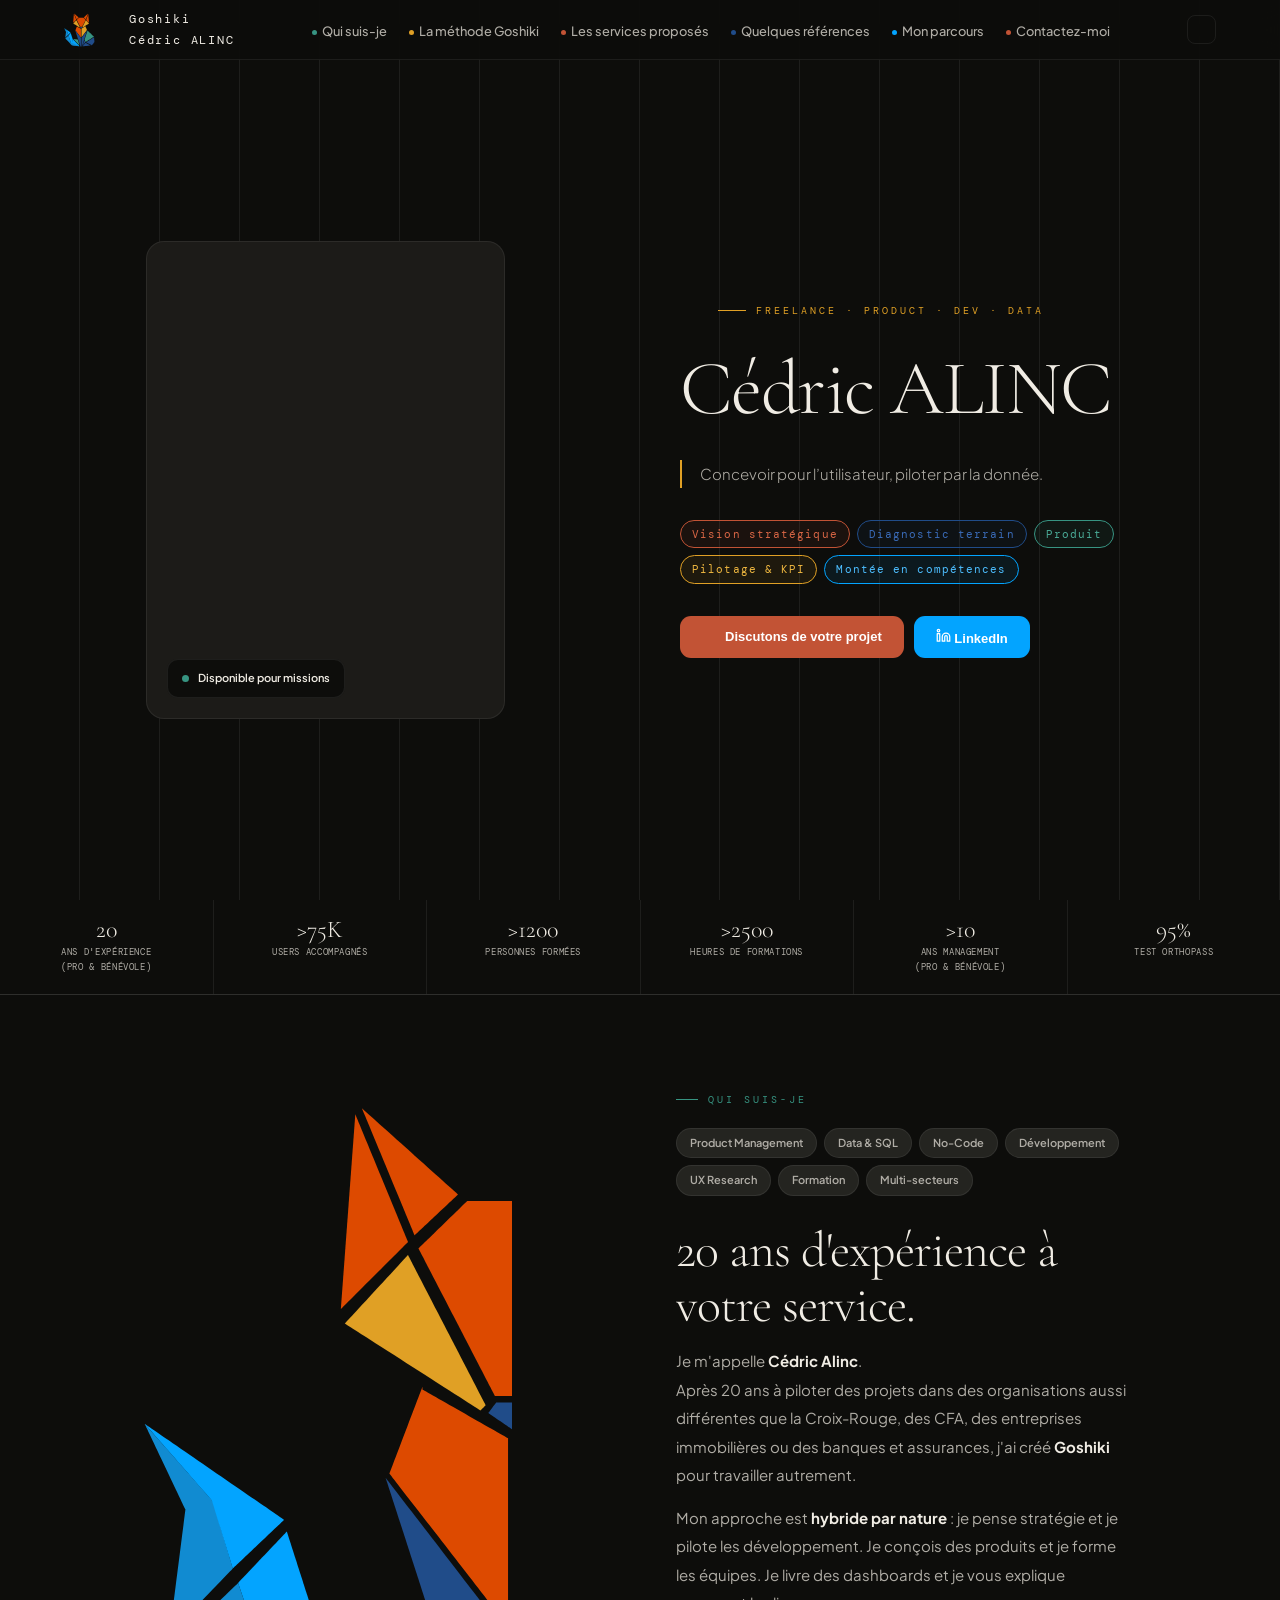
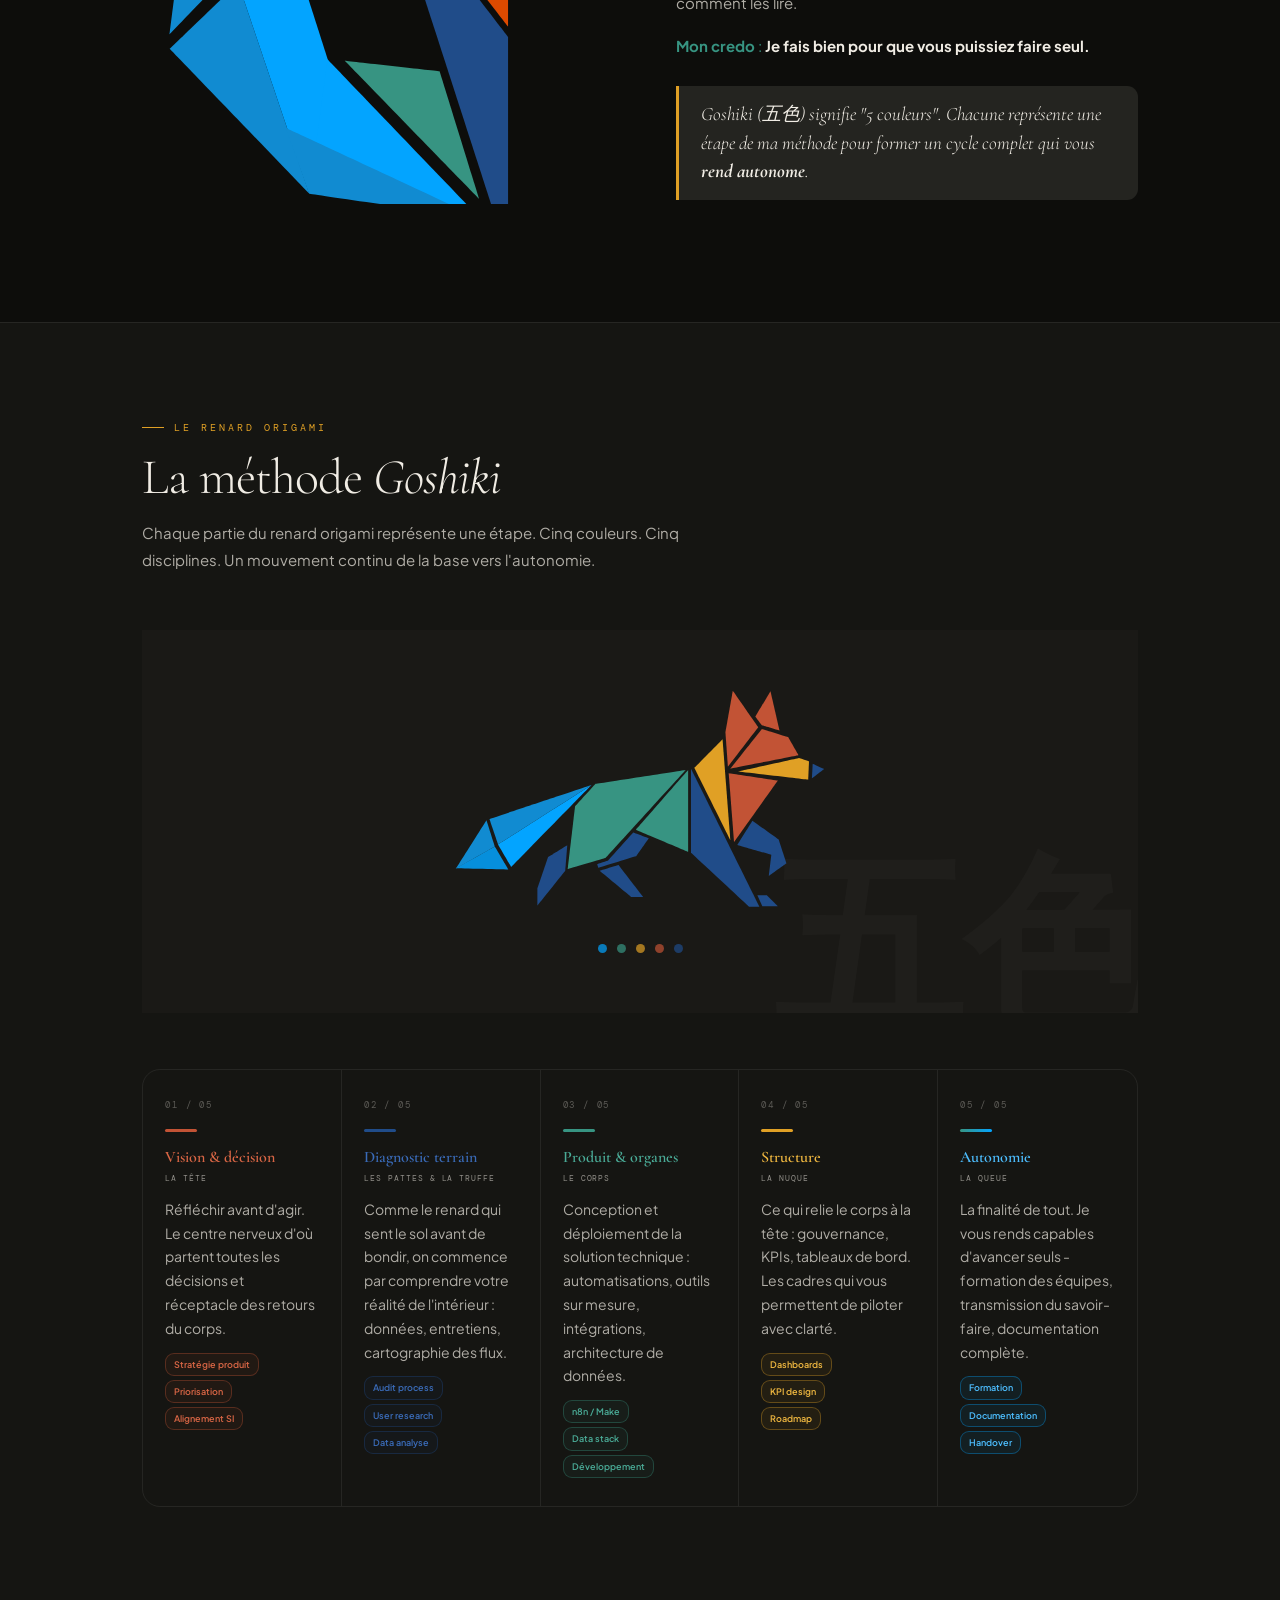
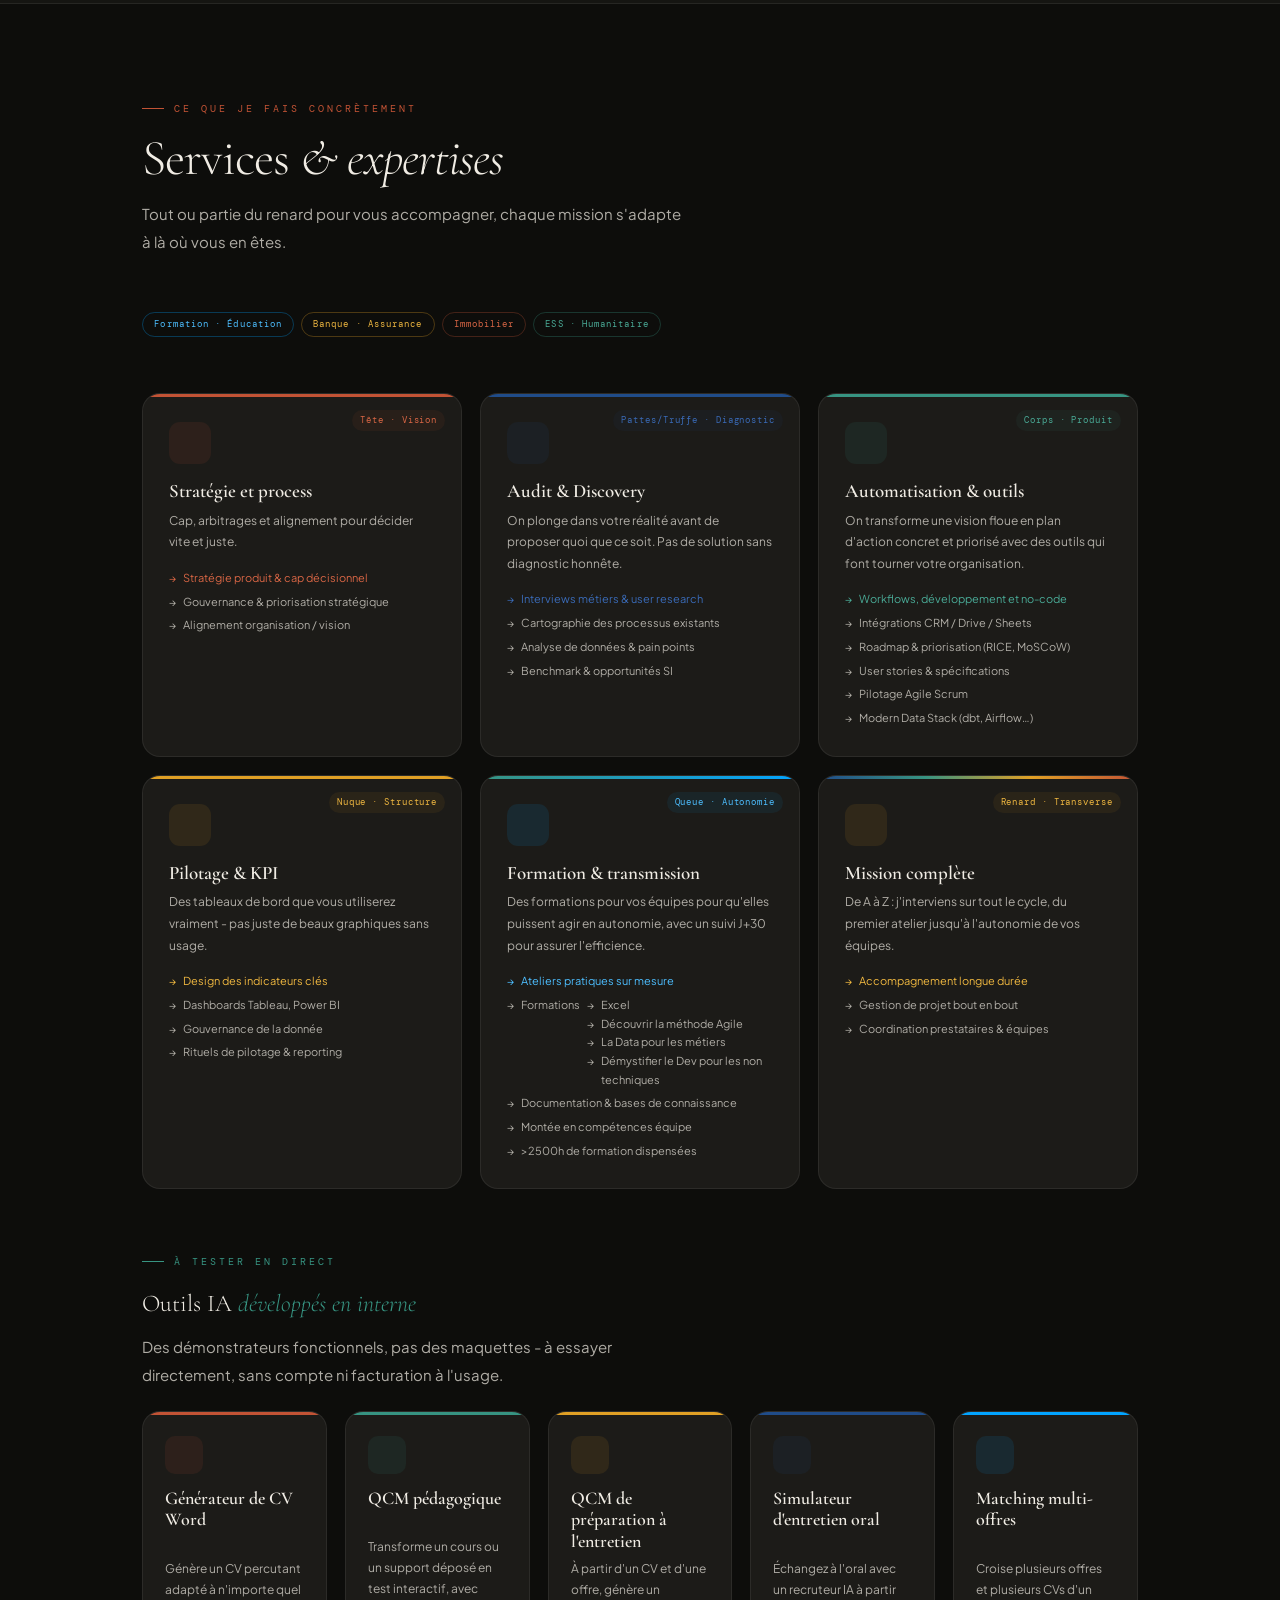
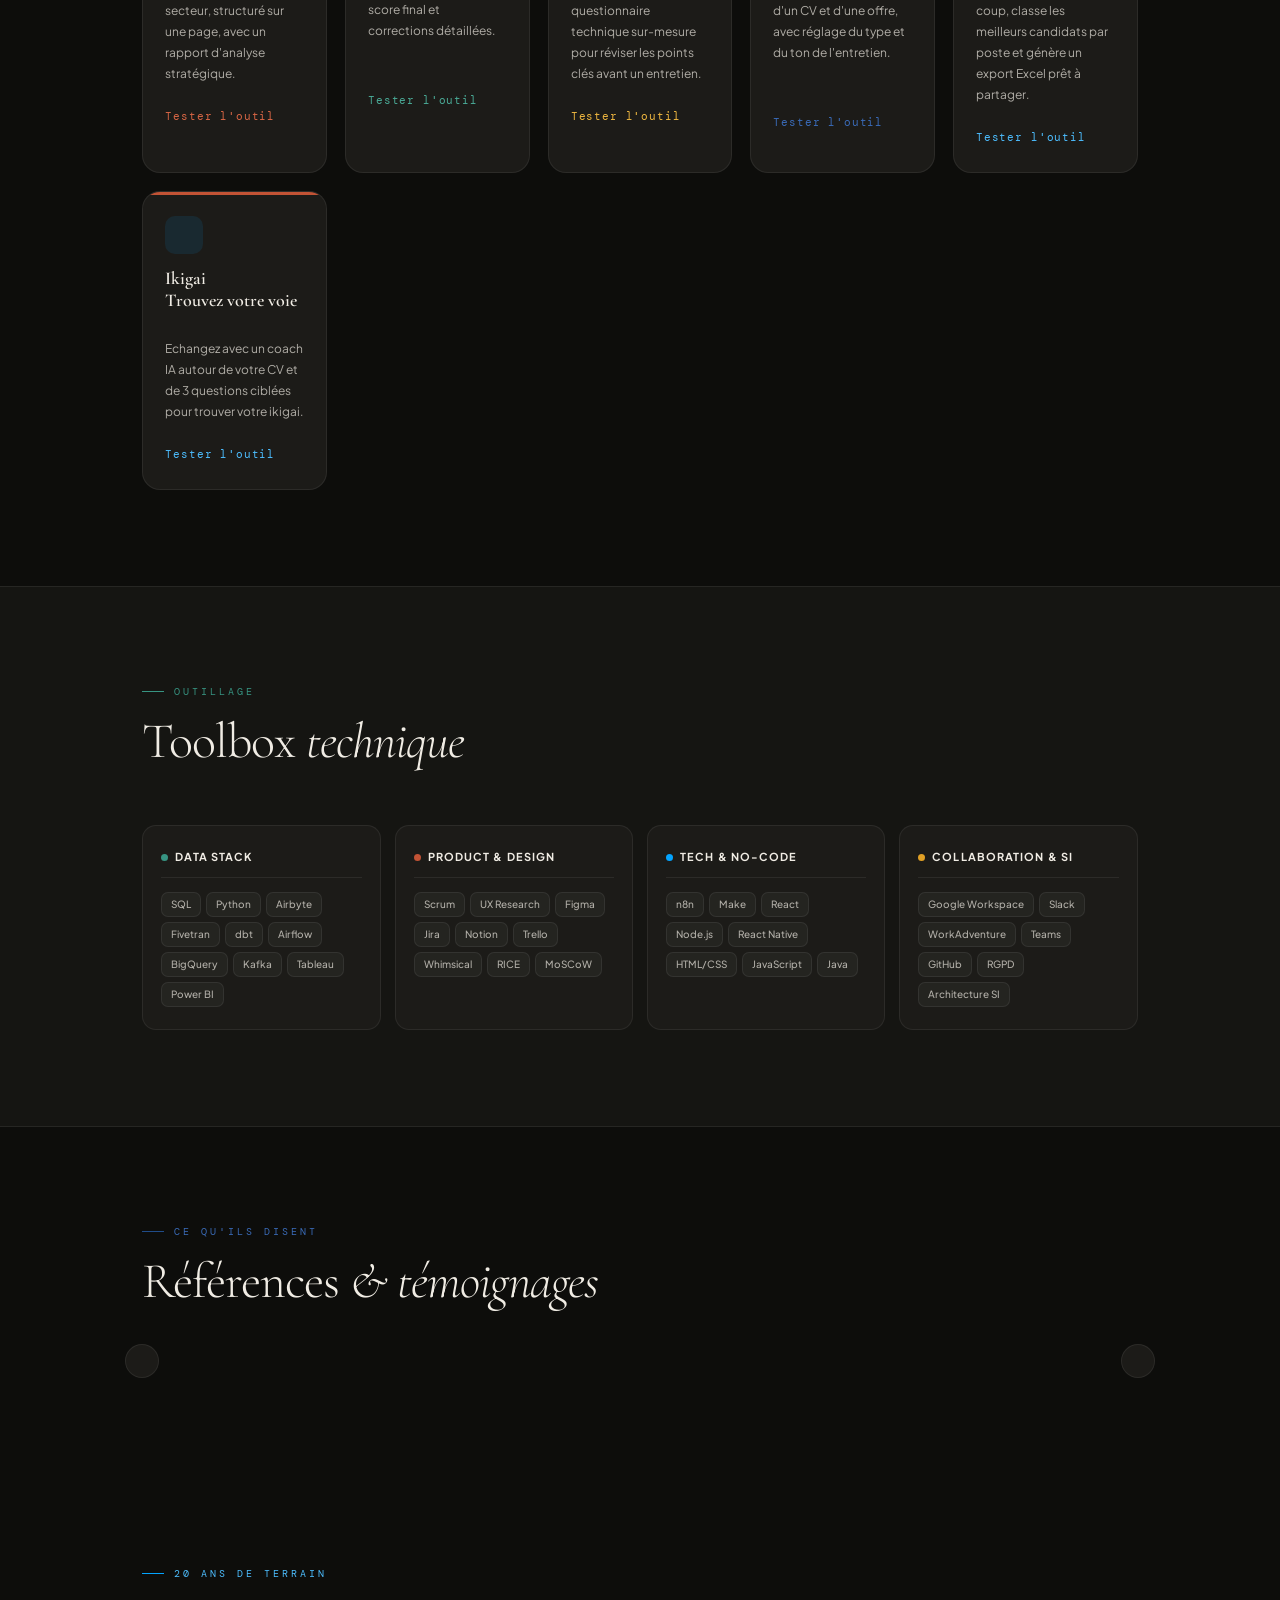
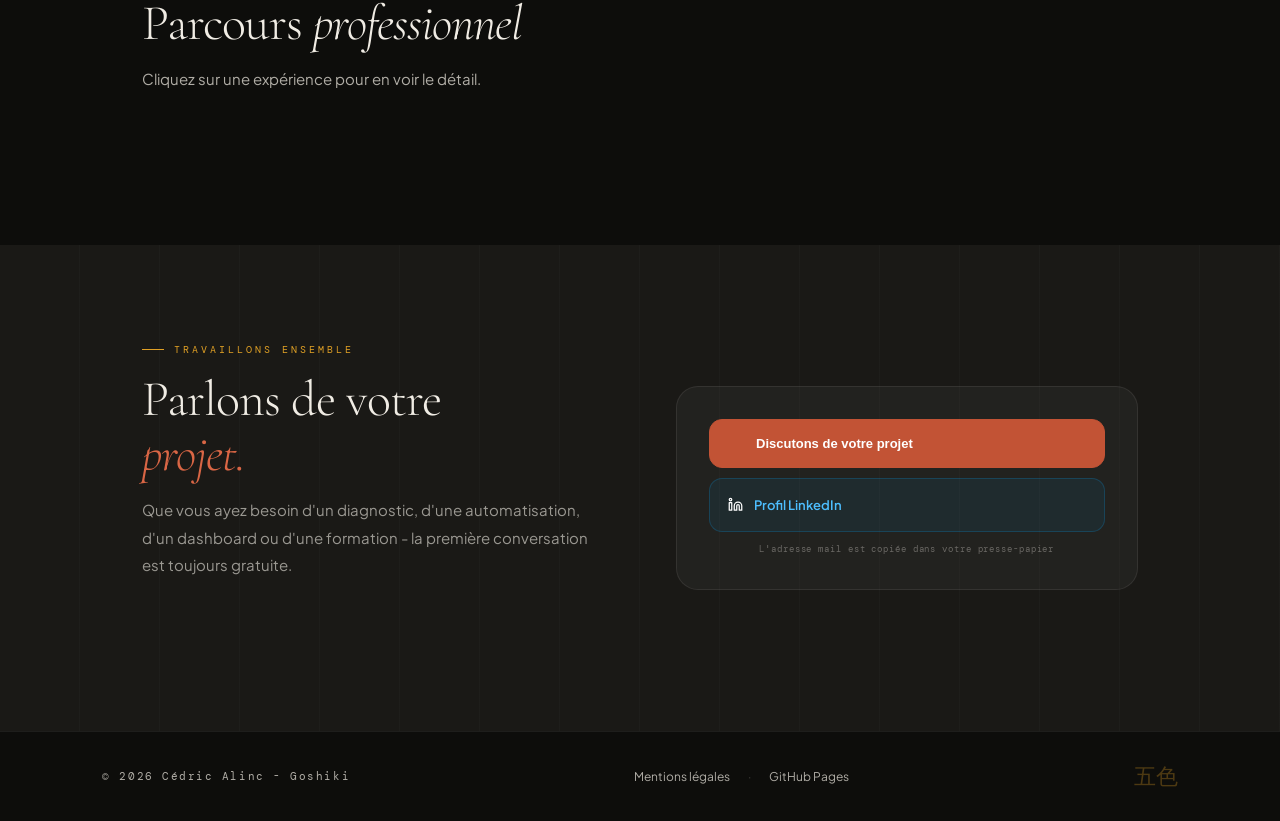
==== commit 13534817: "Update index.html Ikigai" ====
--- a/index.html
+++ b/index.html
@@ -718,14 +718,14 @@
     <a href="optimisateur-cv" target="_blank" class="tool-card tc-c">
       <div class="tool-icon ti-c"><i data-lucide="file-text" style="width:16px;height:16px"></i></div>
       <h4 class="tool-title">Générateur de CV Word</h4>
-      <p class="tool-body">Génère un CV percutant adapté à n'importe quel secteur, structuré sur une page, avec un rapport d'analyse stratégique.</p>
+      <p class="tool-body"><br>Génère un CV percutant adapté à n'importe quel secteur, structuré sur une page, avec un rapport d'analyse stratégique.</p>
       <span class="tool-cta" style="color:var(--corail-l)">Tester l'outil <i data-lucide="arrow-up-right" style="width:12px;height:12px"></i></span>
     </a>
     <a href="qcm-cours" target="_blank" class="tool-card tc-t">
       <div class="tool-icon ti-t"><i data-lucide="clipboard-check" style="width:16px;height:16px"></i></div>
       <h4 class="tool-title">QCM pédagogique</h4>
-      <p class="tool-body">Transforme un cours ou un support déposé en test interactif, avec score final et corrections détaillées.</p>
-      <span class="tool-cta" style="color:var(--teal-l)">Tester l'outil <i data-lucide="arrow-up-right" style="width:12px;height:12px"></i></span>
+      <p class="tool-body"><br>Transforme un cours ou un support déposé en test interactif, avec score final et corrections détaillées.</p>
+      <br><span class="tool-cta" style="color:var(--teal-l)">Tester l'outil <i data-lucide="arrow-up-right" style="width:12px;height:12px"></i></span>
     </a>
     <a href="qcm-entretien" target="_blank" class="tool-card tc-o">
       <div class="tool-icon ti-o"><i data-lucide="list-checks" style="width:16px;height:16px"></i></div>
@@ -736,16 +736,24 @@
     <a href="simulateur-entretien" target="_blank" class="tool-card tc-b">
       <div class="tool-icon ti-b"><i data-lucide="mic" style="width:16px;height:16px"></i></div>
       <h4 class="tool-title">Simulateur d'entretien oral</h4>
-      <p class="tool-body">Échangez à l'oral avec un recruteur IA à partir d'un CV et d'une offre, avec réglage du type et du ton de l'entretien.</p>
-      <span class="tool-cta" style="color:var(--bleu-l)">Tester l'outil <i data-lucide="arrow-up-right" style="width:12px;height:12px"></i></span>
+      <p class="tool-body"><br>Échangez à l'oral avec un recruteur IA à partir d'un CV et d'une offre, avec réglage du type et du ton de l'entretien.</p>
+      <br><span class="tool-cta" style="color:var(--bleu-l)">Tester l'outil <i data-lucide="arrow-up-right" style="width:12px;height:12px"></i></span>
     </a>
     <a href="matching-cv" target="_blank" class="tool-card tc-a">
       <div class="tool-icon ti-a"><i data-lucide="git-merge" style="width:16px;height:16px"></i></div>
       <h4 class="tool-title">Matching multi-offres</h4>
-      <p class="tool-body">Croise plusieurs offres et plusieurs CVs d'un coup, classe les meilleurs candidats par poste et génère un export Excel prêt à partager.</p>
+      <p class="tool-body"><br>Croise plusieurs offres et plusieurs CVs d'un coup, classe les meilleurs candidats par poste et génère un export Excel prêt à partager.</p>
       <span class="tool-cta" style="color:var(--azure-l)">Tester l'outil <i data-lucide="arrow-up-right" style="width:12px;height:12px"></i></span>
     </a>
-  </div>
+    <a href="ikigai" target="_blank" class="tool-card tc-c">
+      <div class="tool-icon ti-a"><i data-lucide="compass" style="width:16px;height:16px"></i></div>
+      <h4 class="tool-title">Ikigai<br>Trouvez votre voie</h4>
+      <p class="tool-body"><br>Echangez avec un coach IA autour de votre CV et de 3 questions ciblées pour trouver votre ikigai.</p>
+      <span class="tool-cta" style="color:var(--azure-l)">Tester l'outil <i data-lucide="arrow-up-right" style="width:12px;height:12px"></i></span>
+    </a>
+
+  </div>
+
 </section>
 
 <!-- TOOLBOX -->
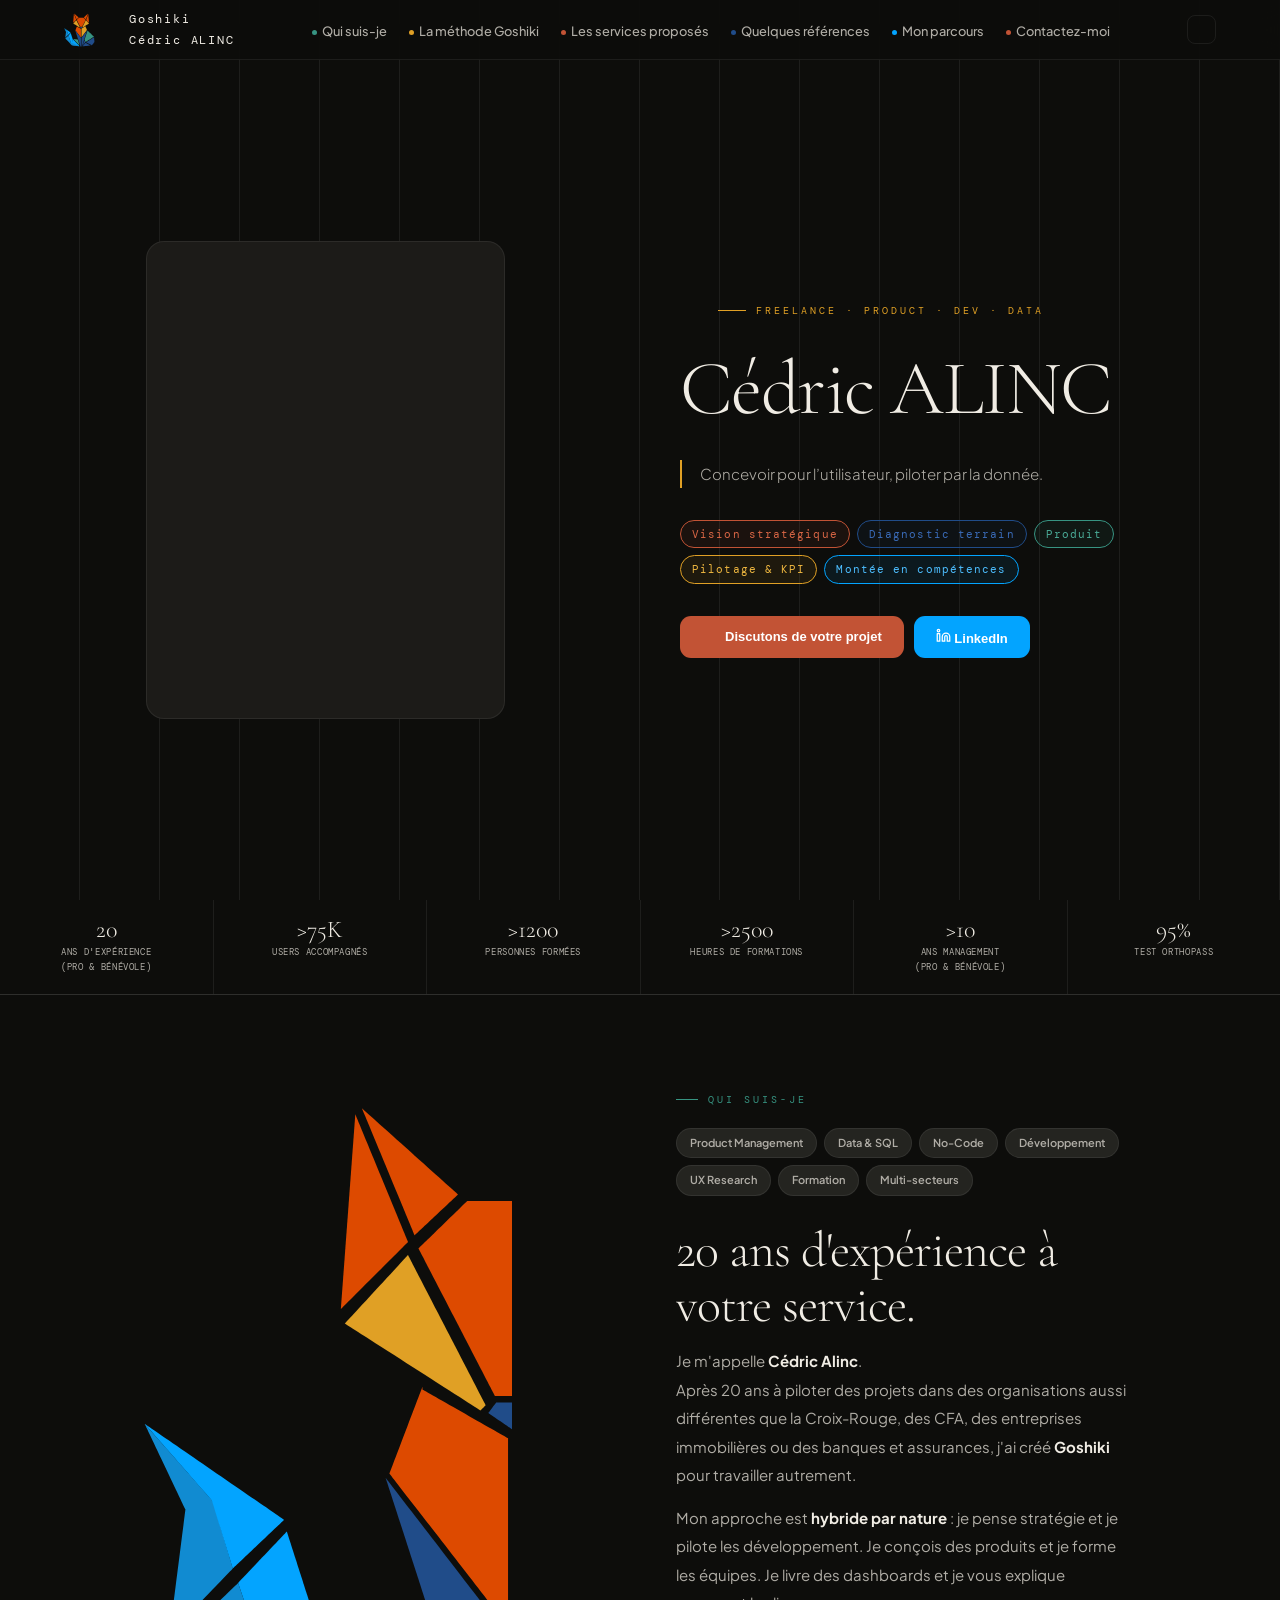
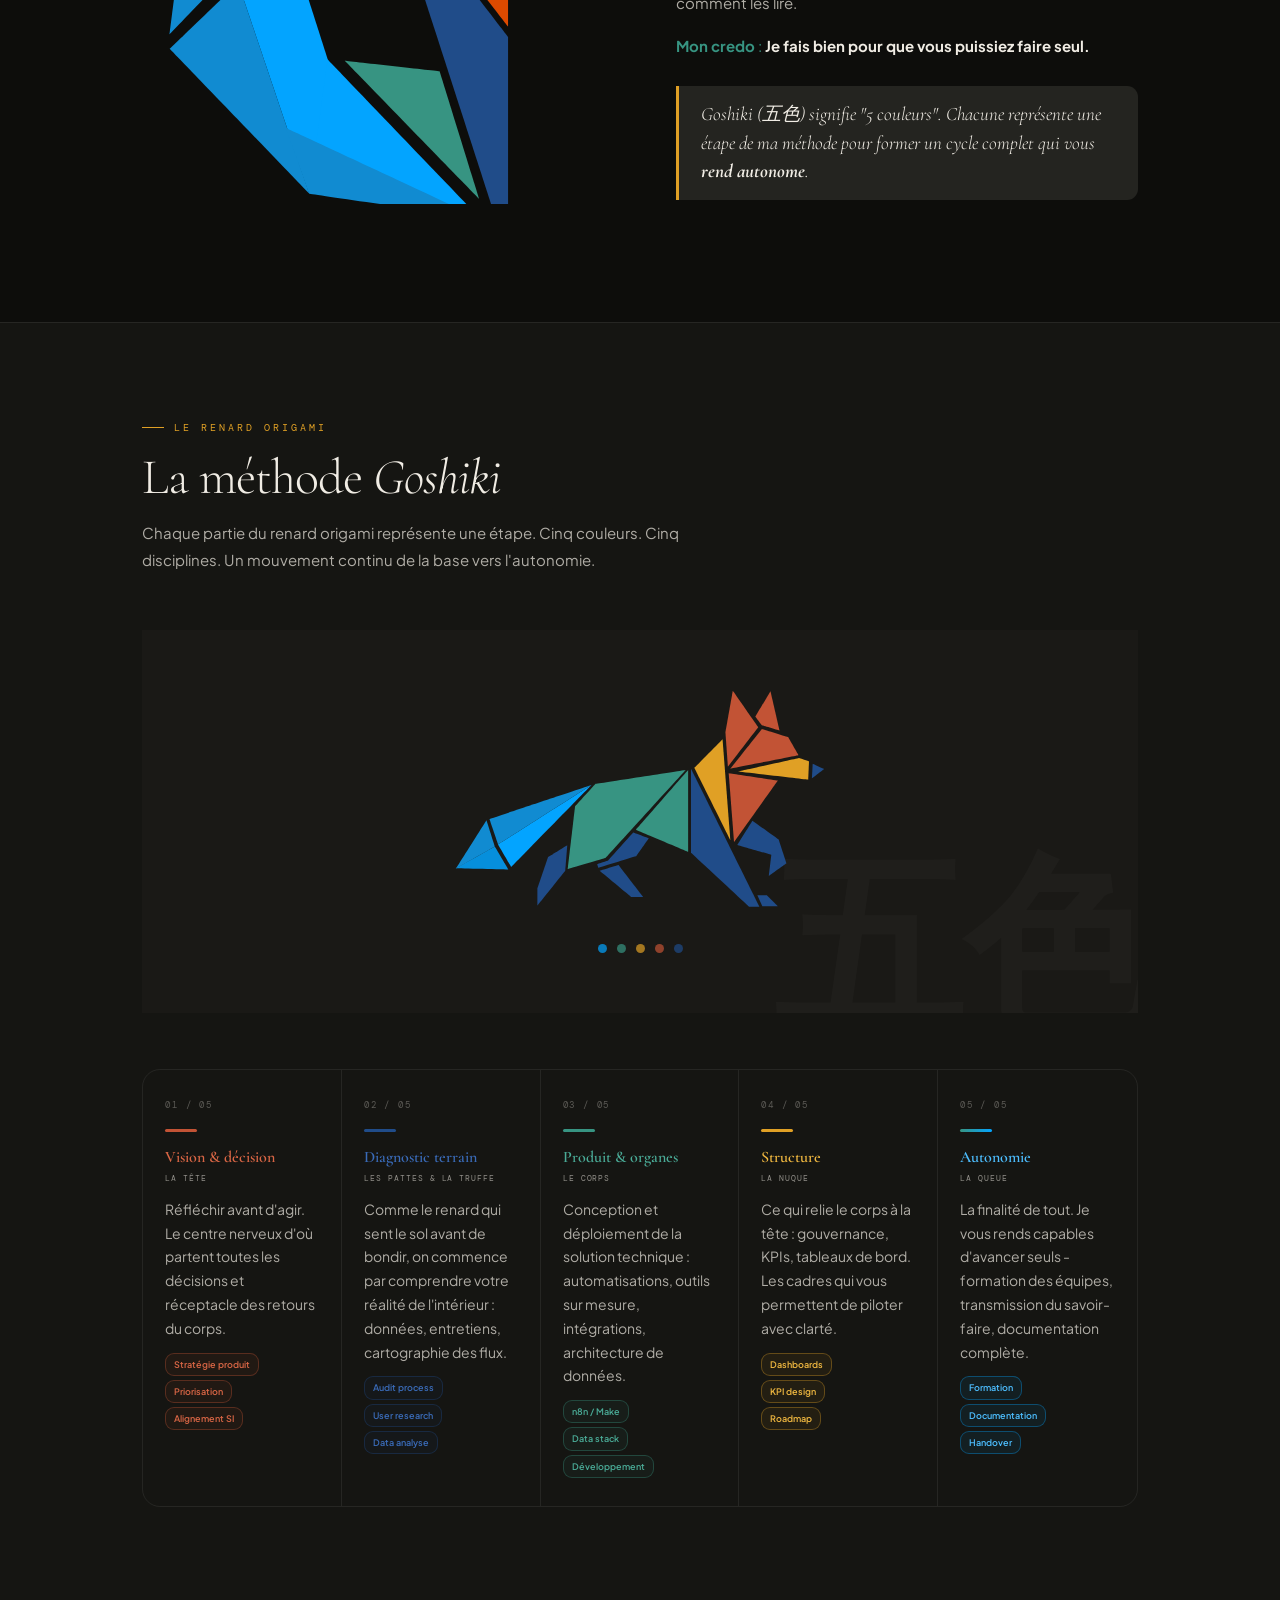
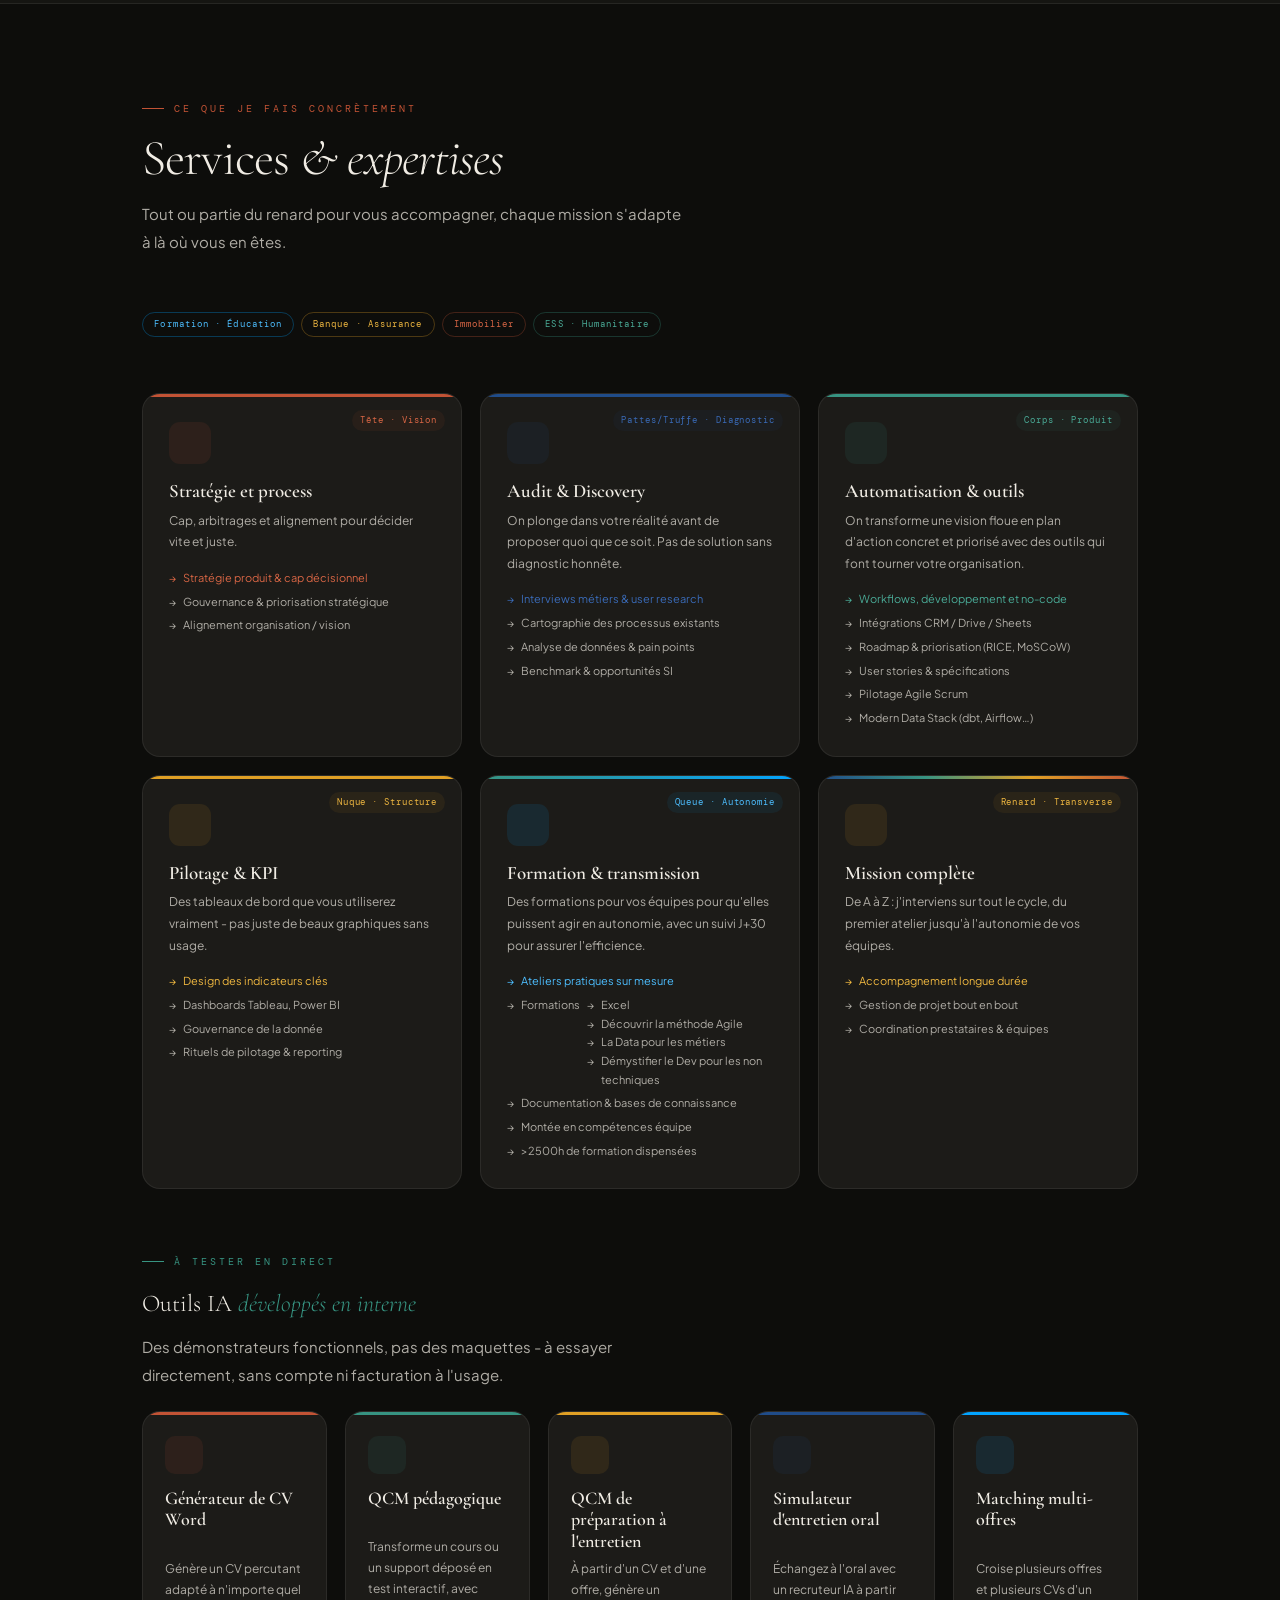
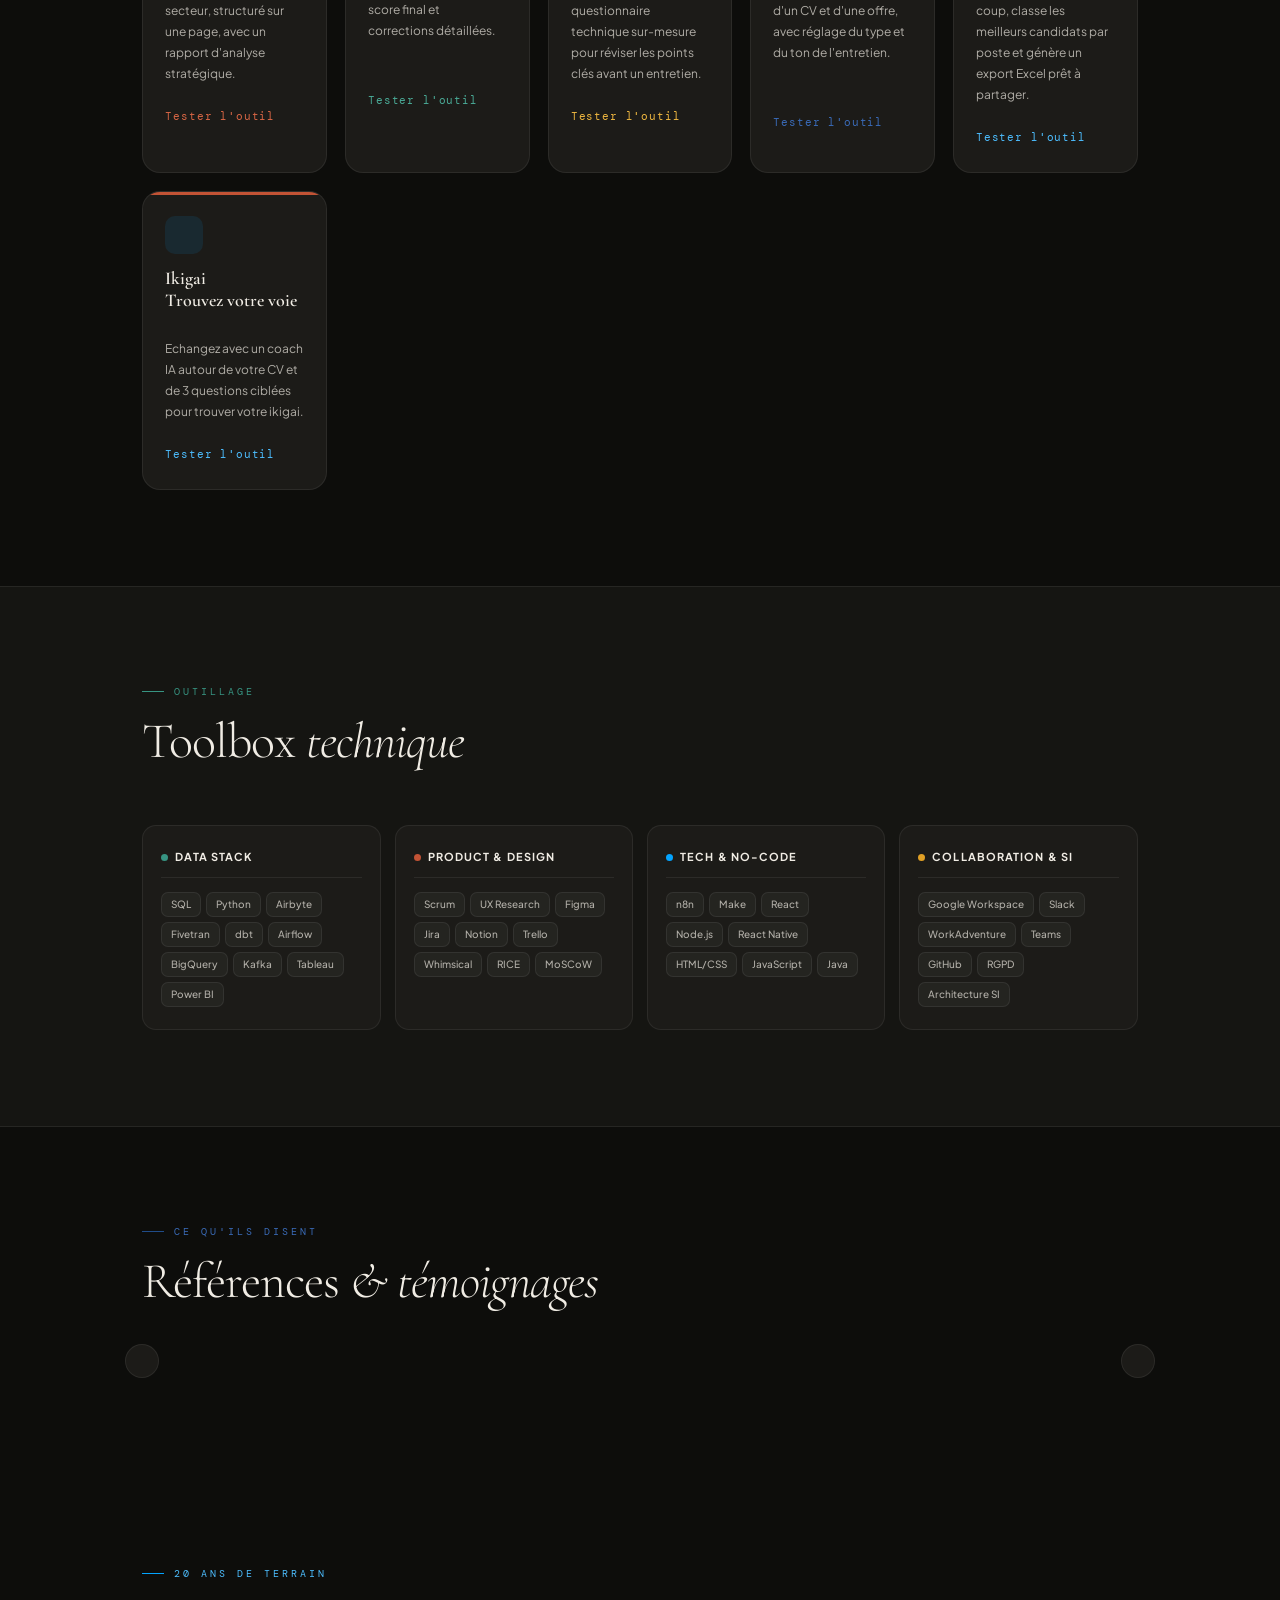
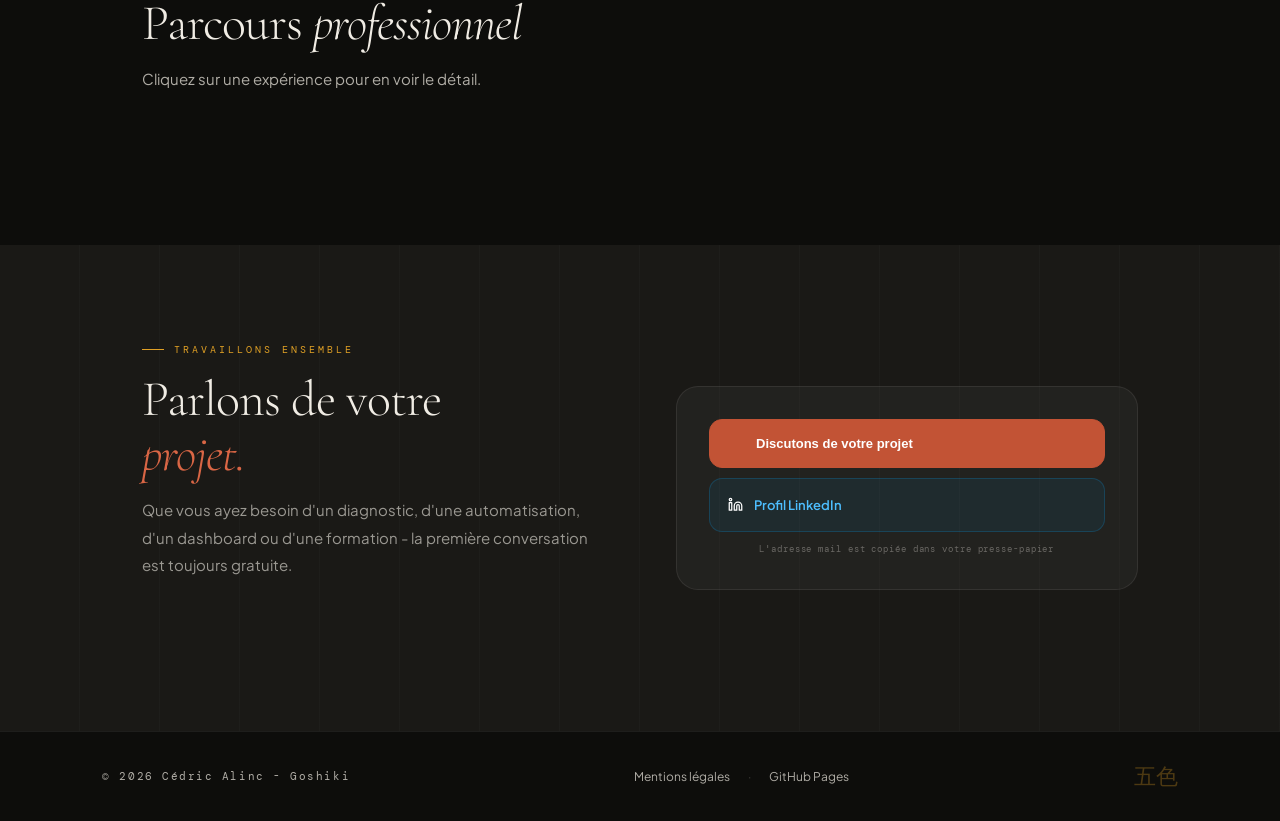
==== commit d331124f: "Update index.html" ====
--- a/index.html
+++ b/index.html
@@ -424,10 +424,12 @@
     <div style="position:relative">
       <div class="photo-wrap">
         <img src="https://github.com/cedricalinc/consultant-data-product/blob/main/C%C3%A9dric%20ALINC.png?raw=true" alt="Cédric Alinc" onerror="this.style.display='none'">
+        <!--
         <div class="av-badge">
           <div class="pulse-d"></div>
           <span style="font-size:11px;color:var(--heading);font-weight:600">Disponible pour missions</span>
         </div>
+-->
       </div>
       
     </div>
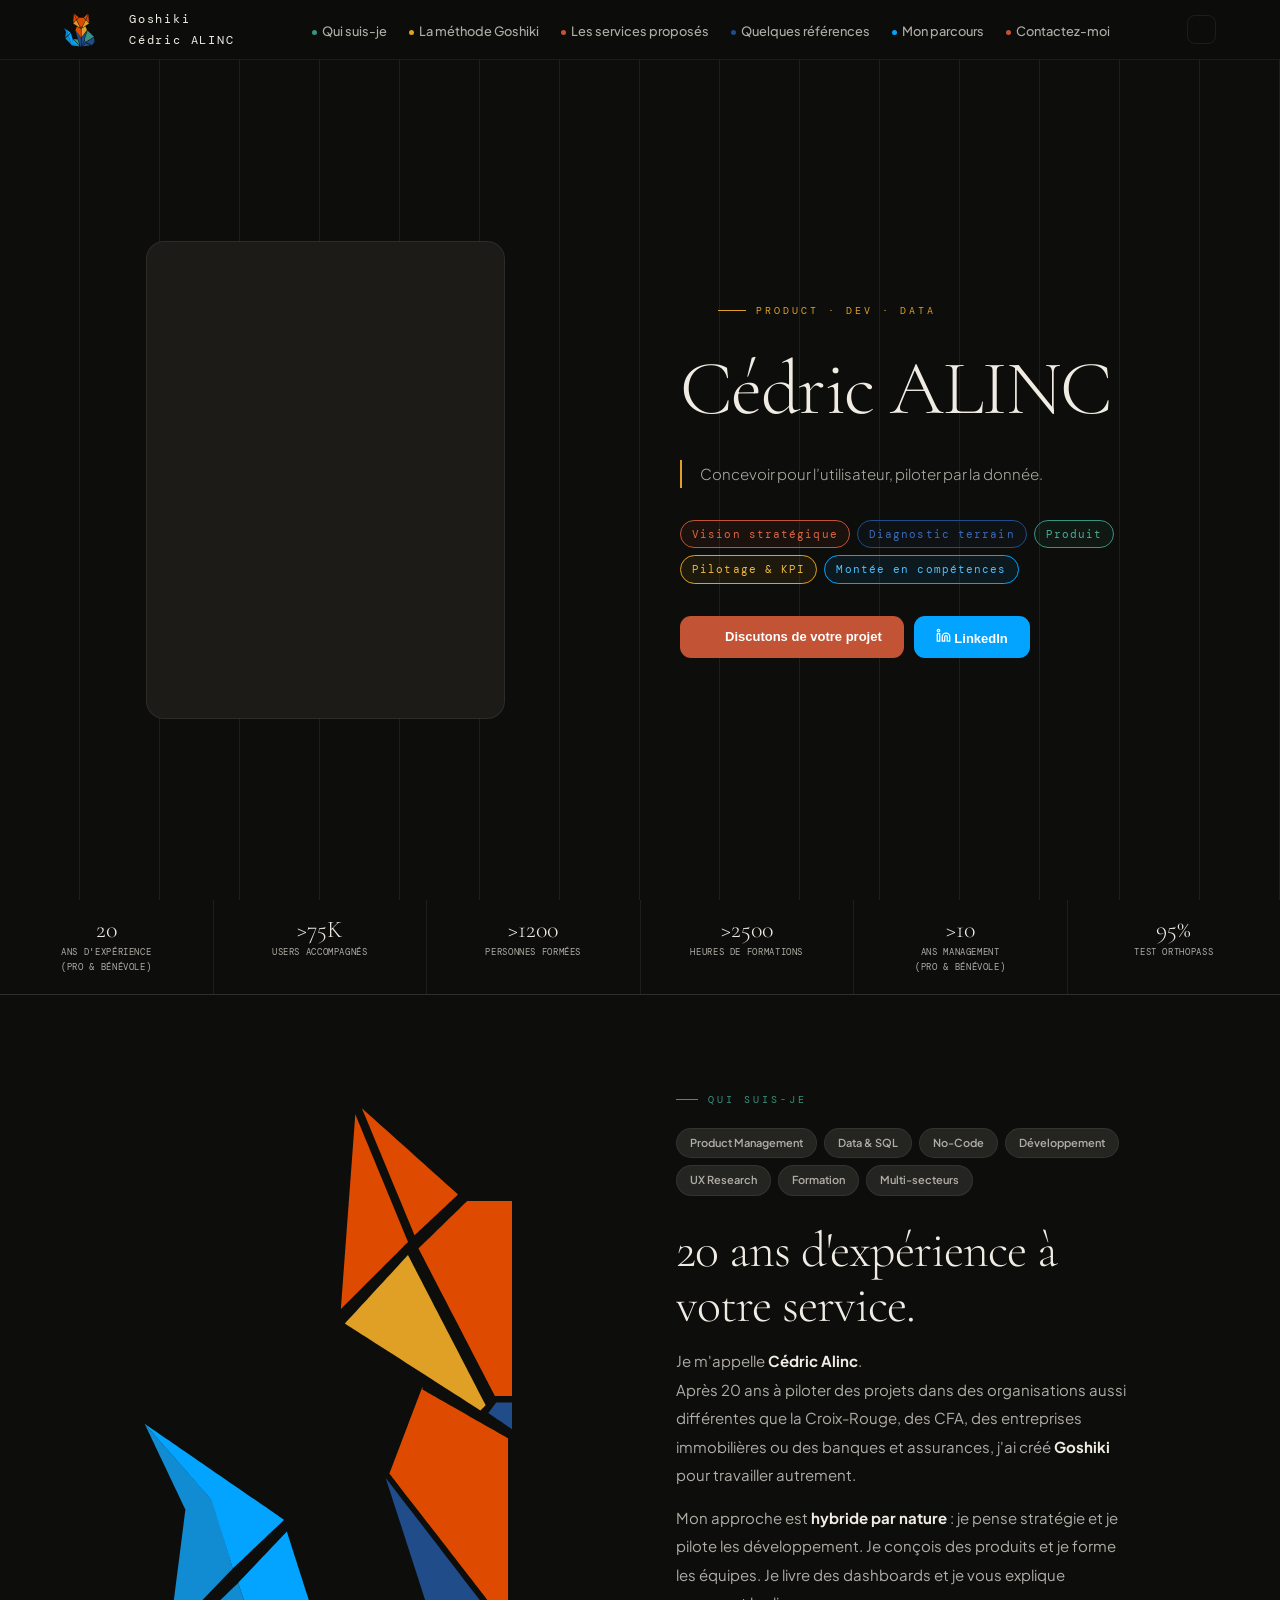
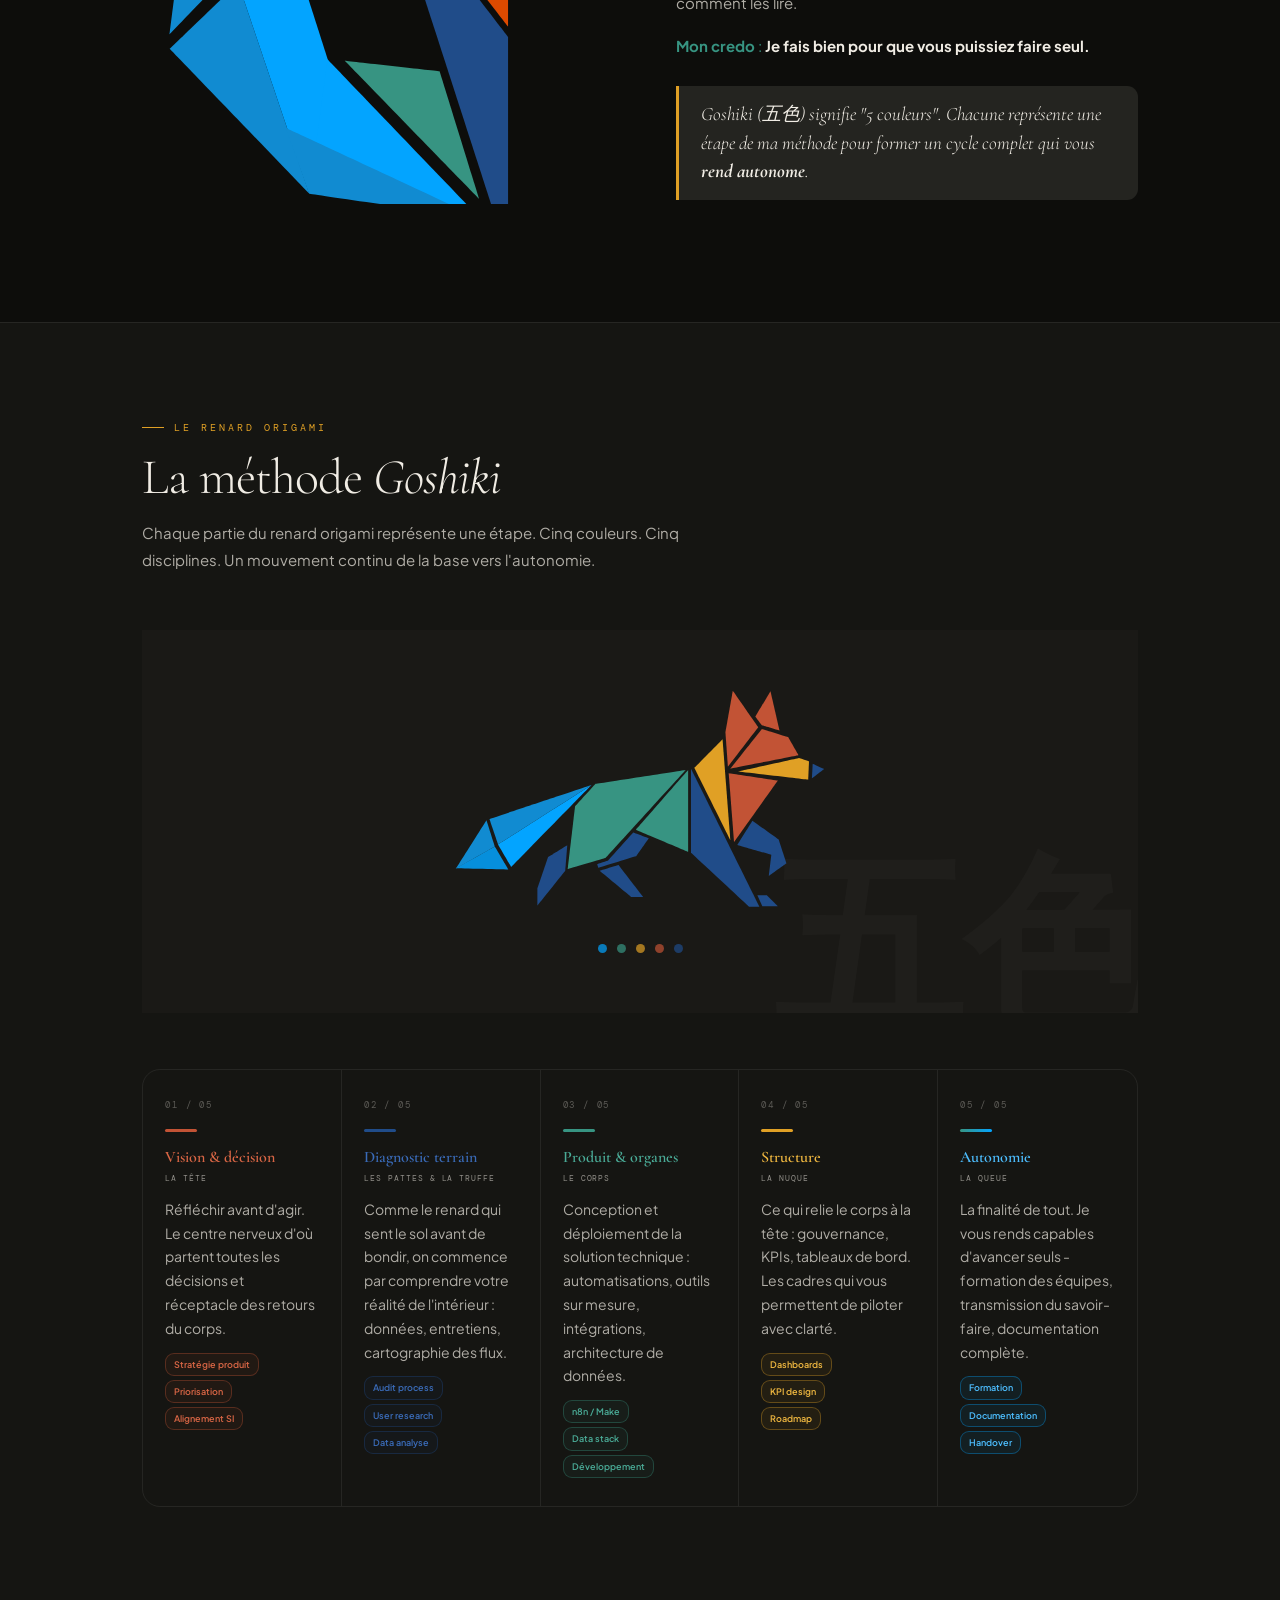
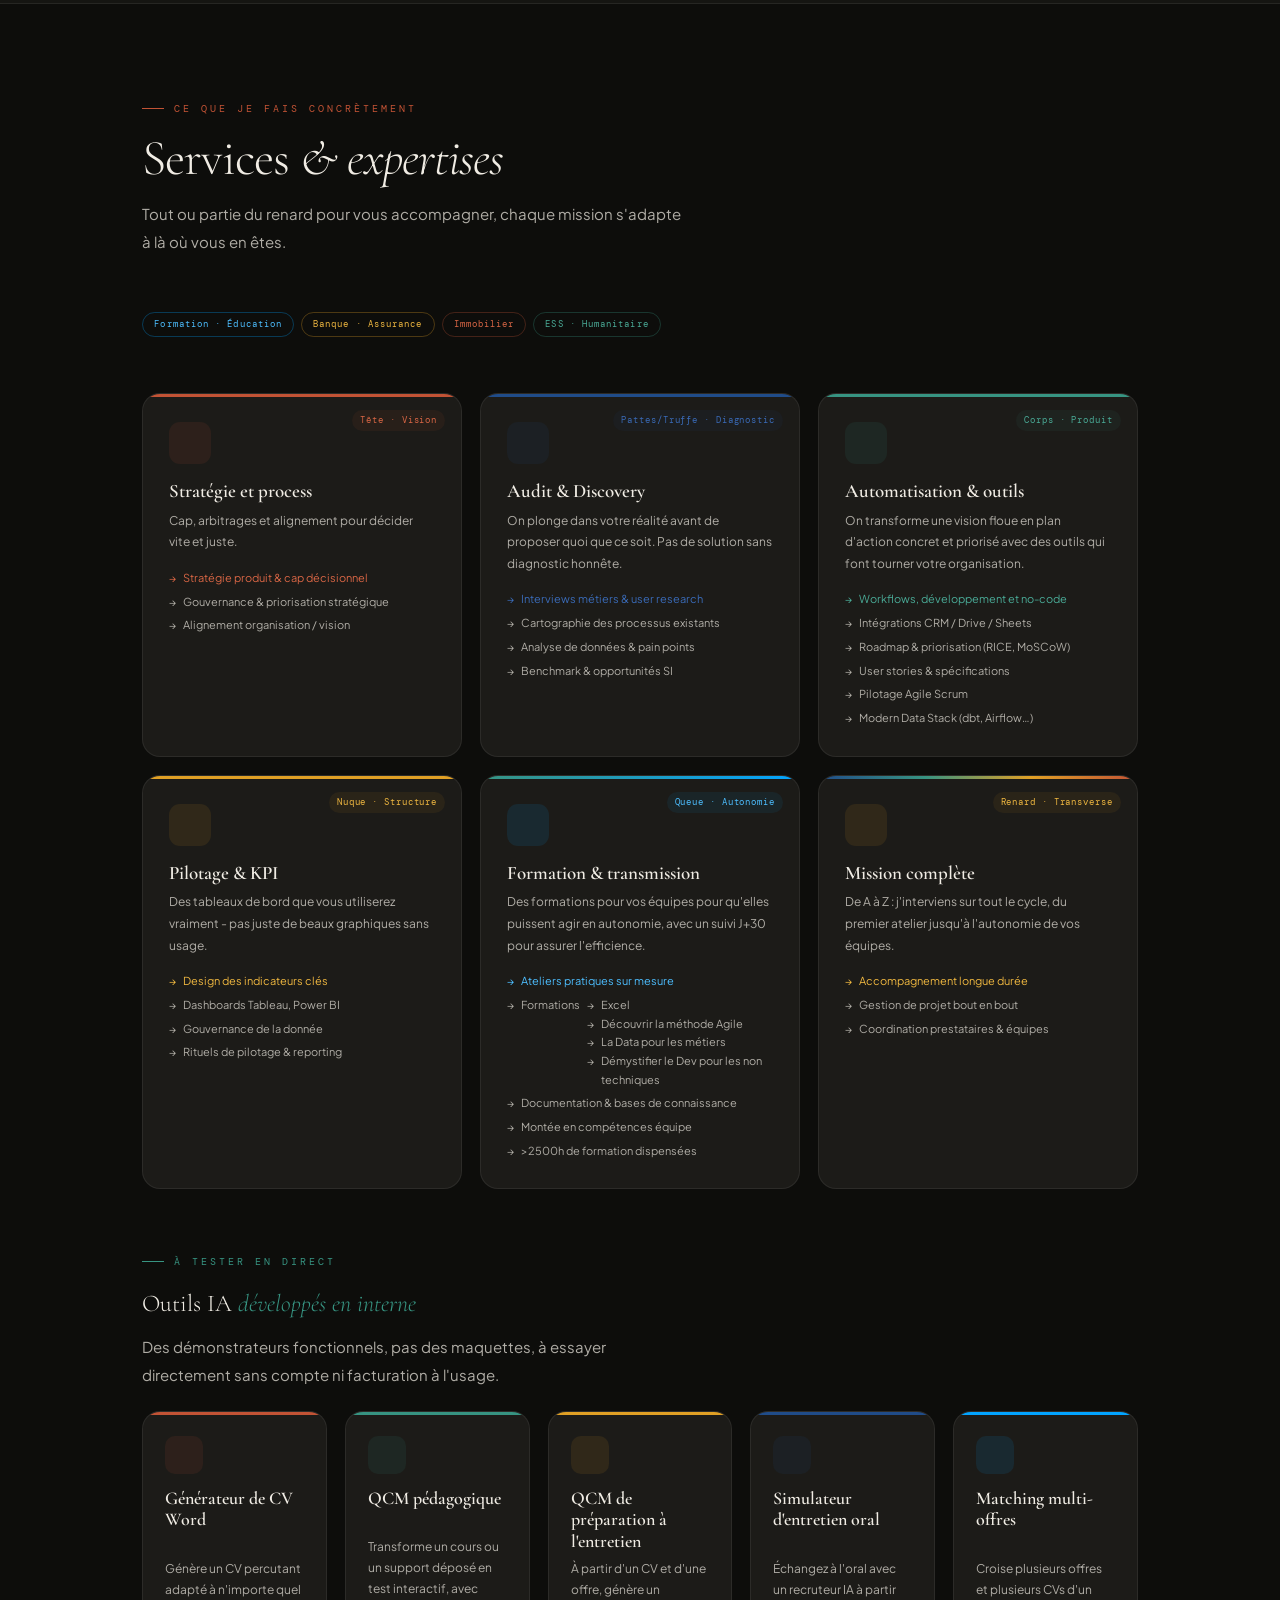
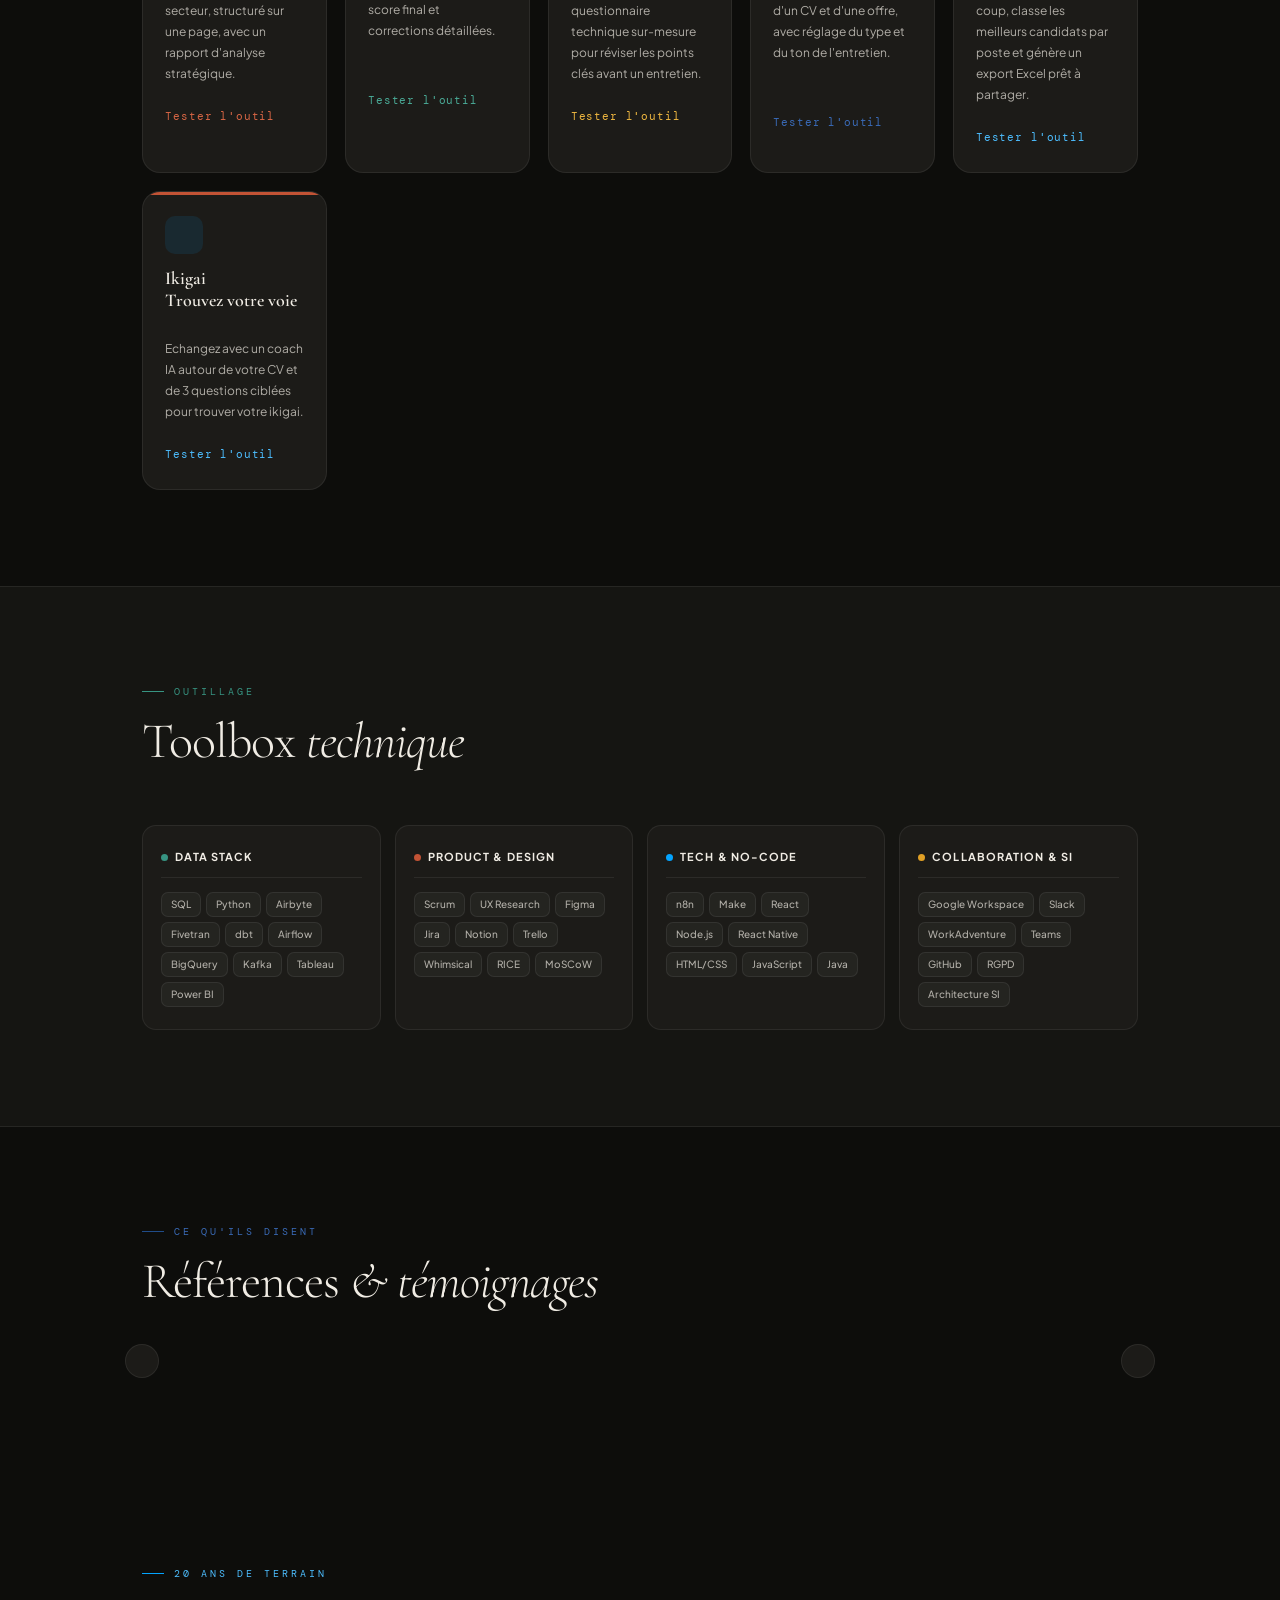
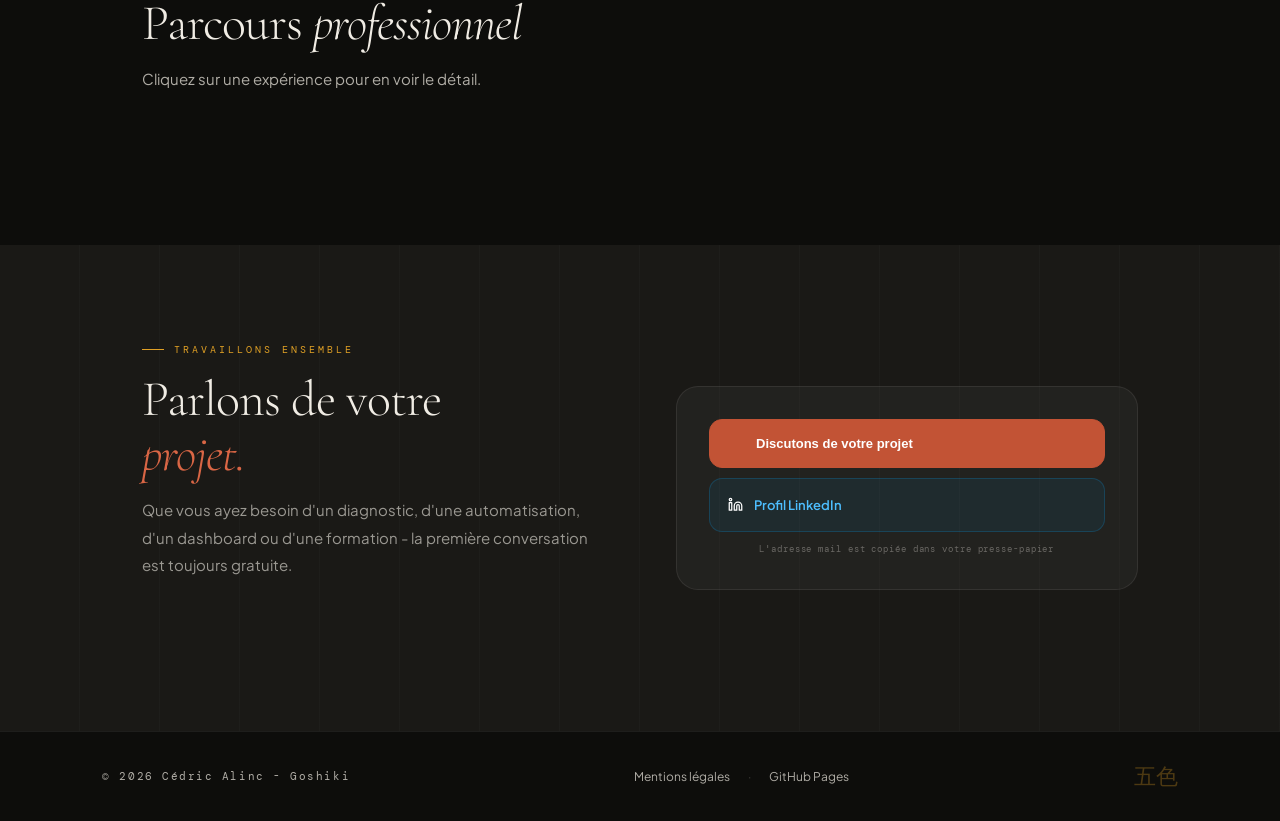
==== commit 18da6146: "Update index.html" ====
--- a/index.html
+++ b/index.html
@@ -435,7 +435,7 @@
     </div>
 
   <div class="hero-left reveal">
-    <div class="eyebrow" style="color:var(--or)"><span class="eyebrow" style="background:var(--or);width:28px;height:1px;display:block"></span>Freelance · Product · Dev · Data</div>
+    <div class="eyebrow" style="color:var(--or)"><span class="eyebrow" style="background:var(--or);width:28px;height:1px;display:block"></span>Product · Dev · Data</div>
     <h1 class="hero-name">Cédric ALINC</h1>
     <p class="hero-desc"> Concevoir pour l’utilisateur, piloter par la donnée. 
 
@@ -713,7 +713,7 @@
   <div class="reveal" style="margin-top:64px">
     <div class="ey" style="color:var(--teal)"><span class="ey-line" style="background:var(--teal)"></span>À tester en direct</div>
     <h3 style="font-family:'Cormorant Garamond',serif;font-size:24px;font-weight:300;color:var(--heading);margin-bottom:8px">Outils IA <em style="font-style:italic;color:var(--teal)">développés en interne</em></h3>
-    <p class="sec-sub" style="margin-bottom:0">Des démonstrateurs fonctionnels, pas des maquettes - à essayer directement, sans compte ni facturation à l'usage.</p>
+    <p class="sec-sub" style="margin-bottom:0">Des démonstrateurs fonctionnels, pas des maquettes, à essayer directement sans compte ni facturation à l'usage.</p>
   </div>
 
   <div class="tool-grid reveal">
